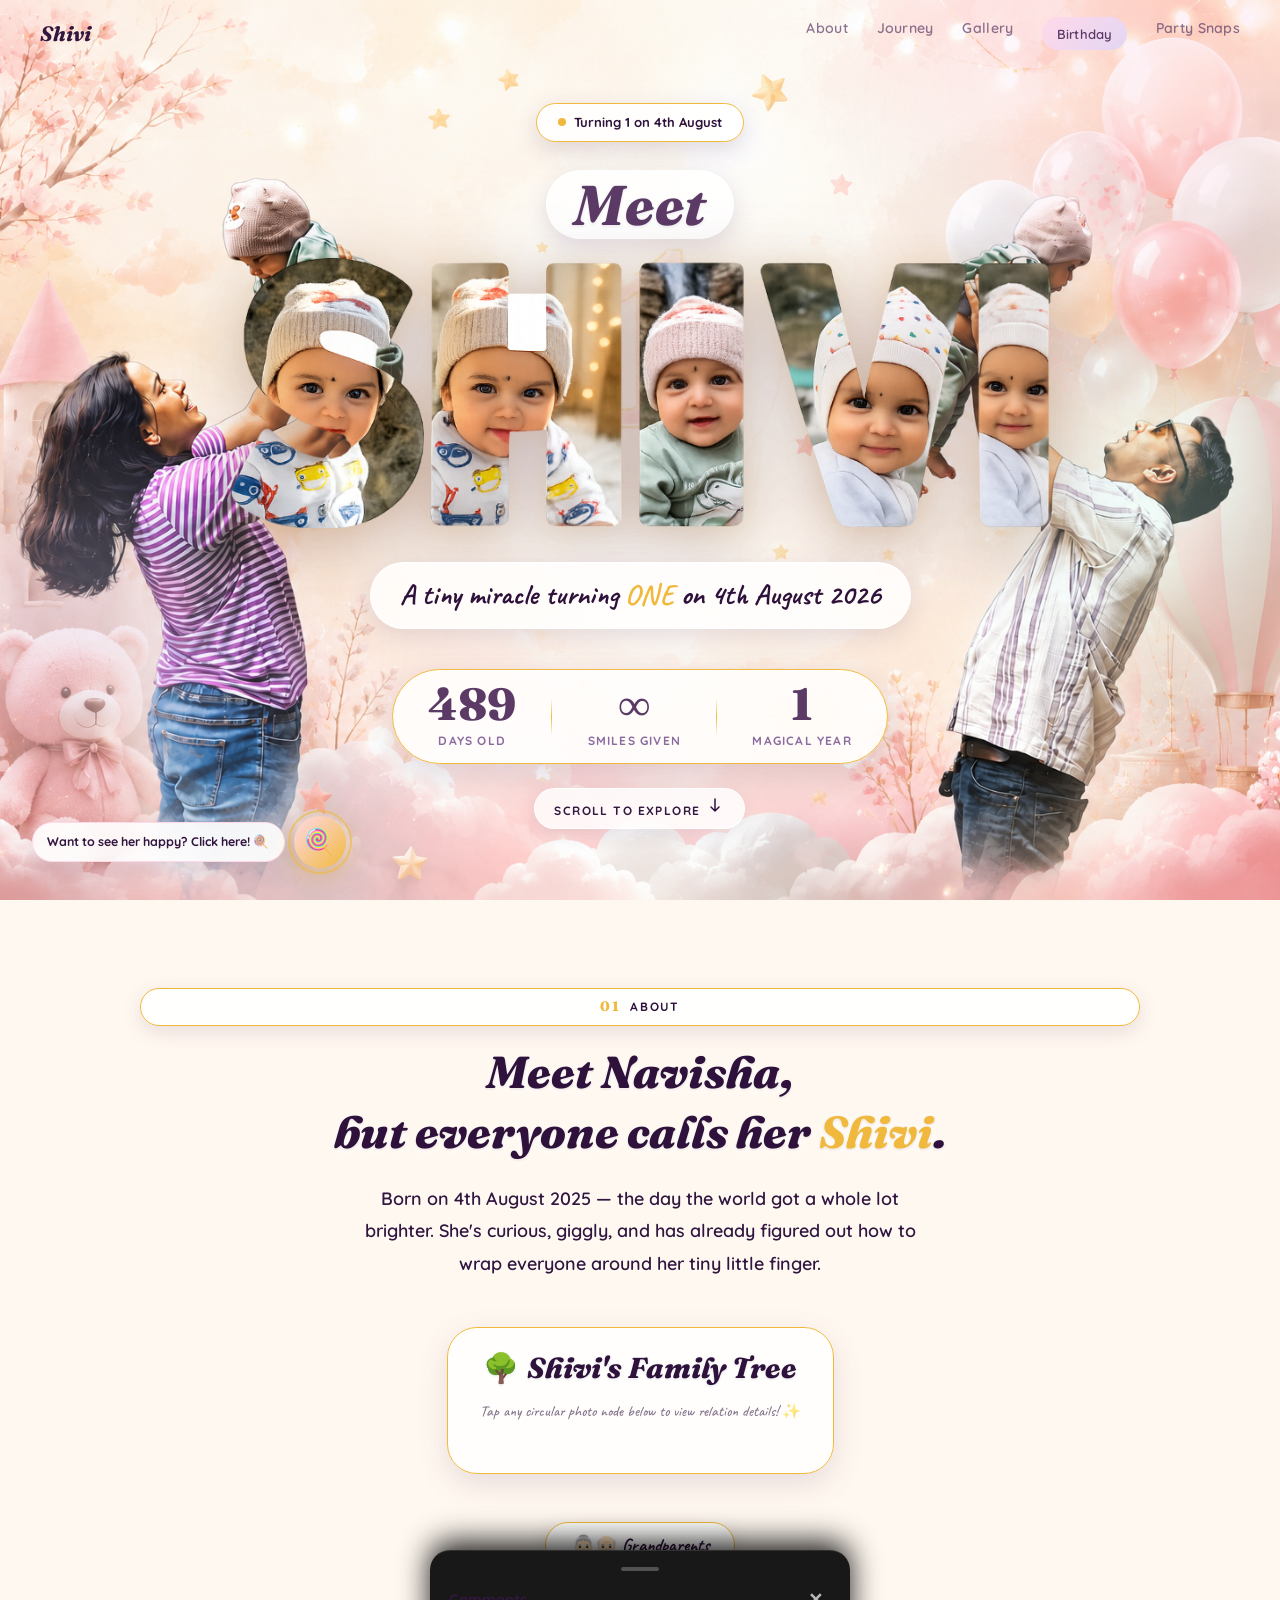
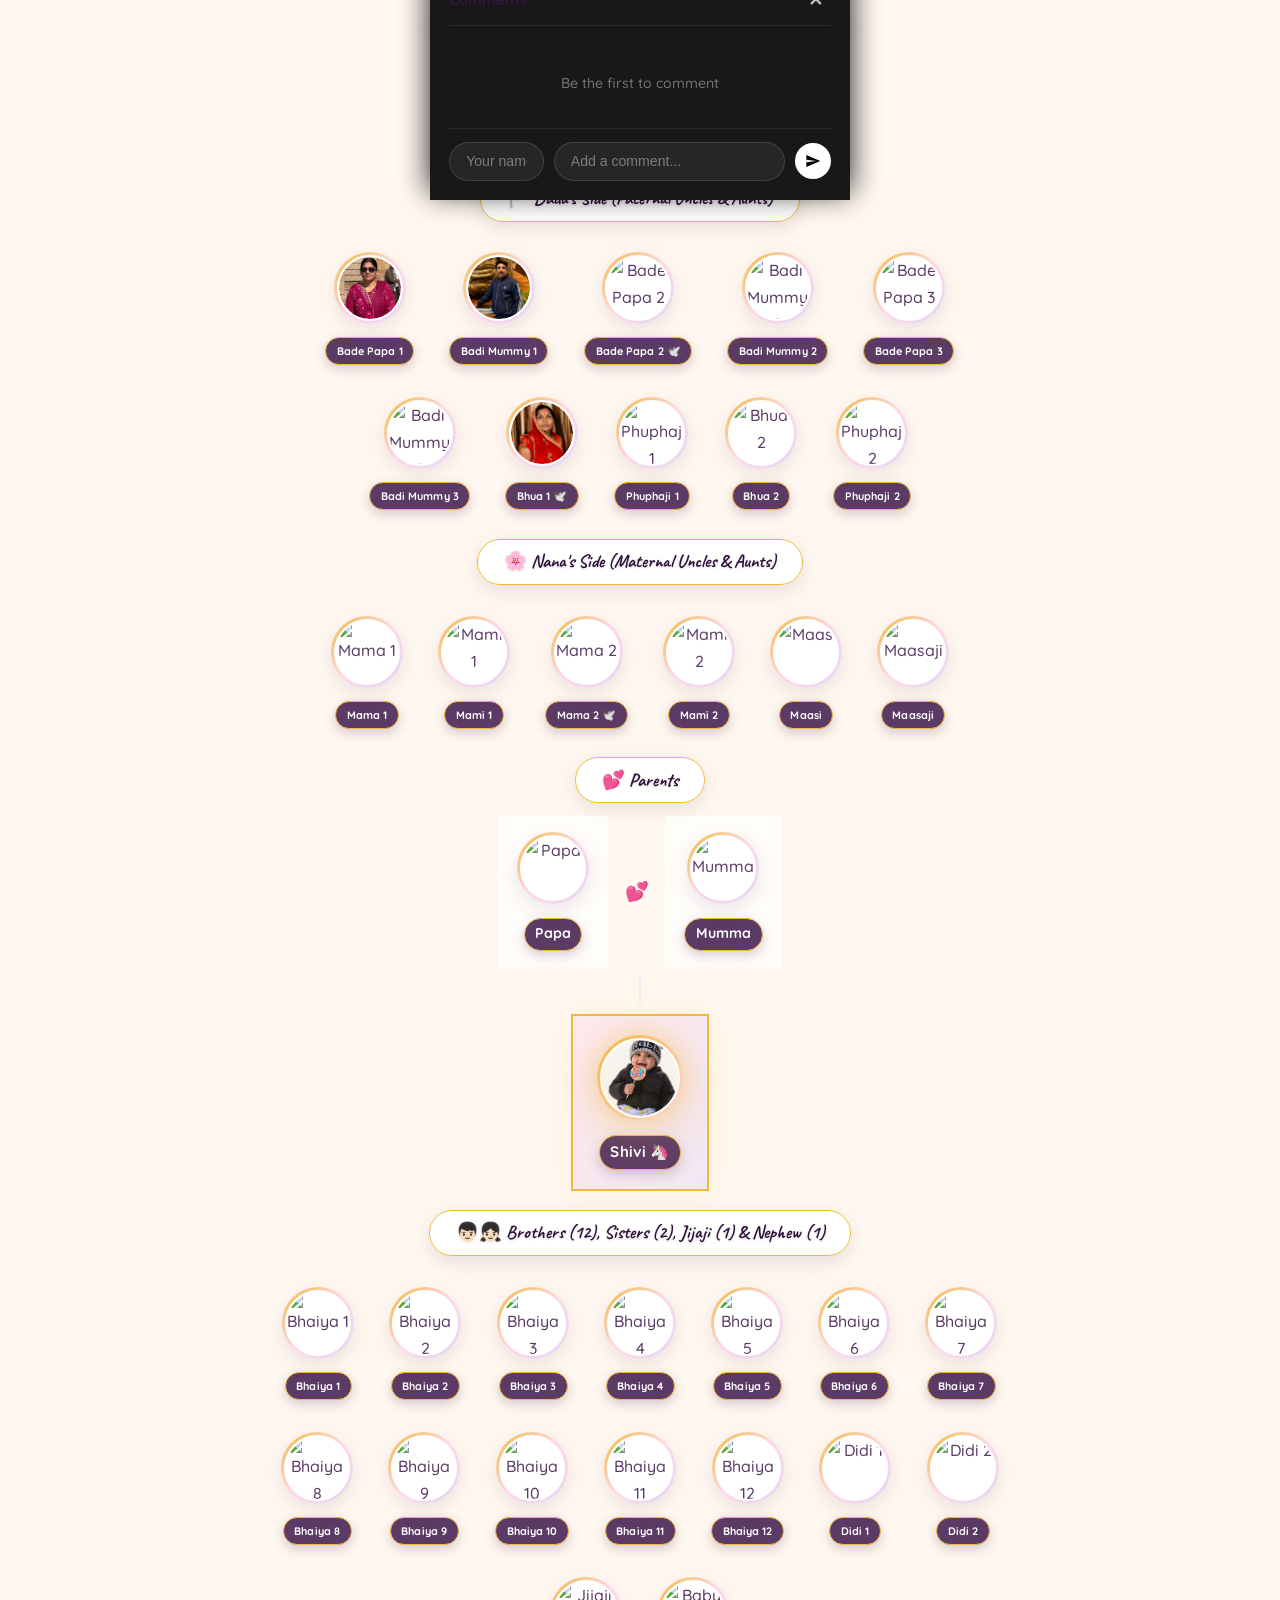
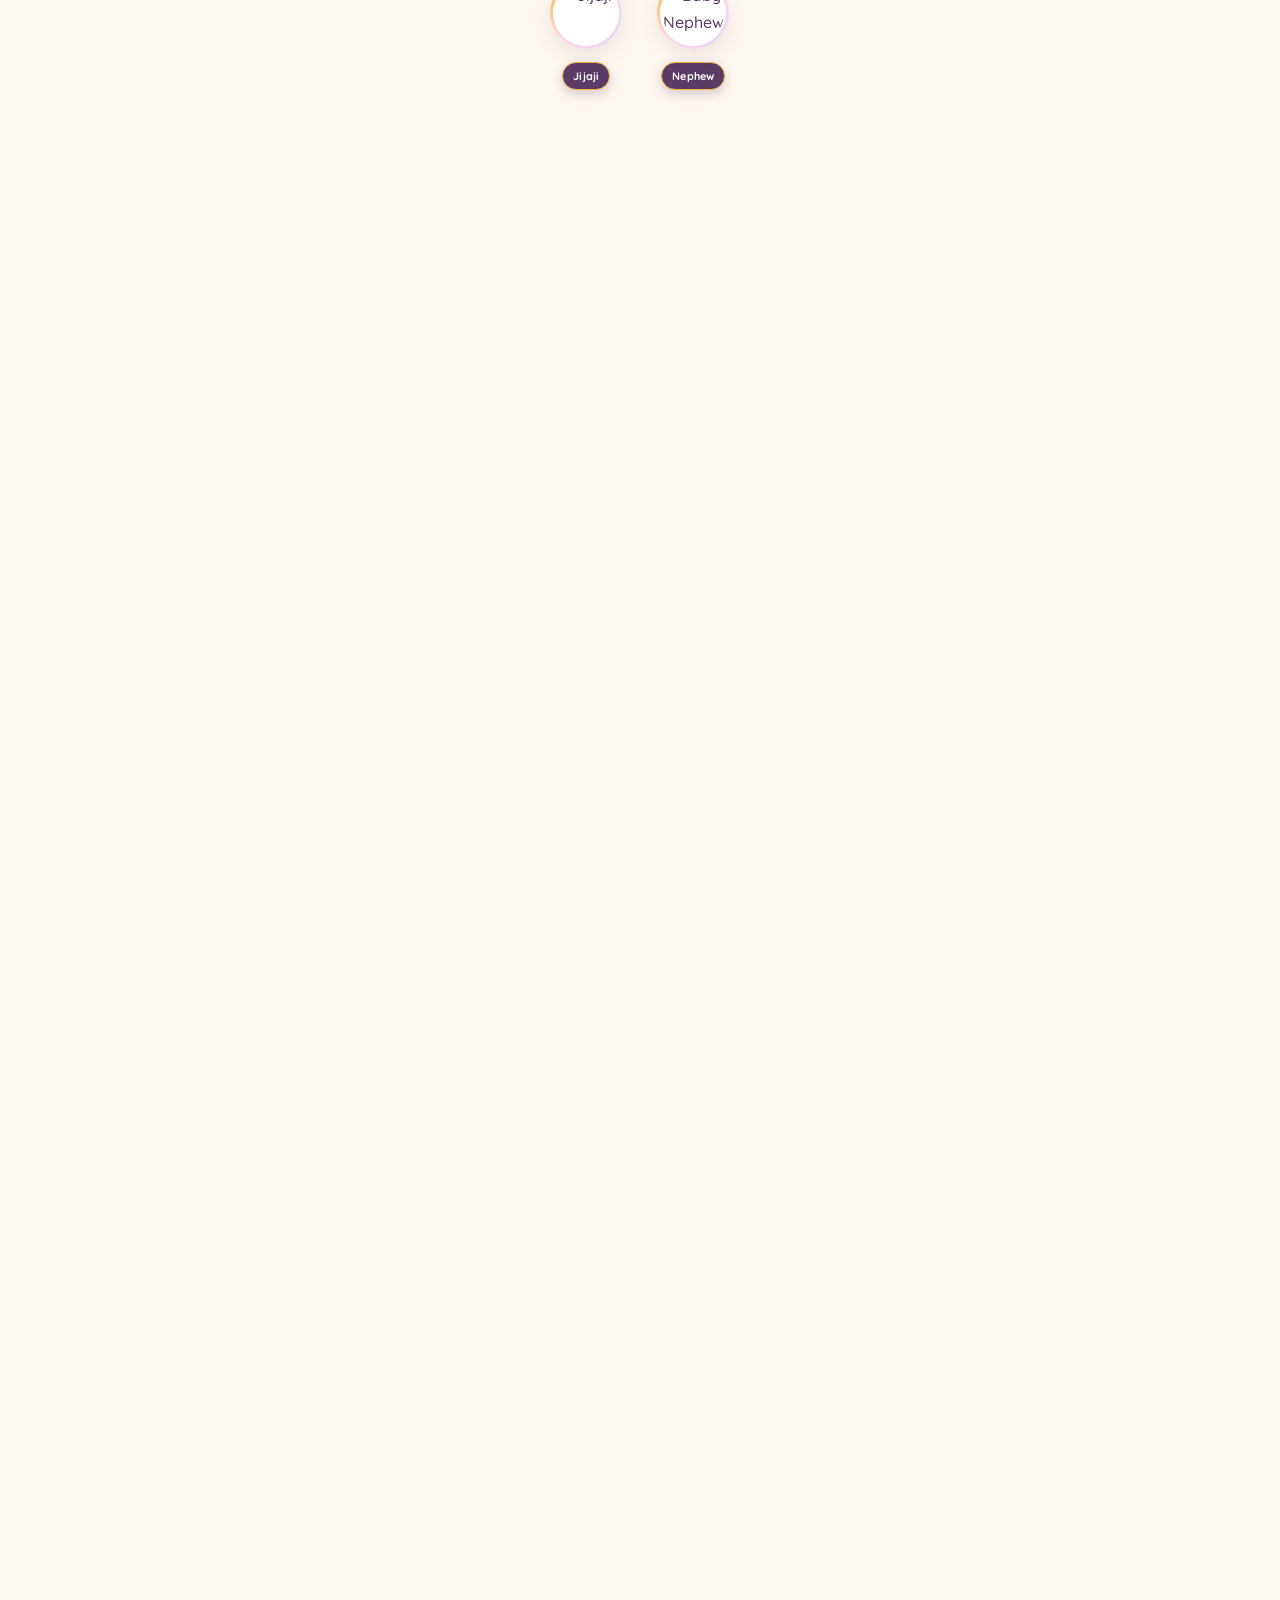
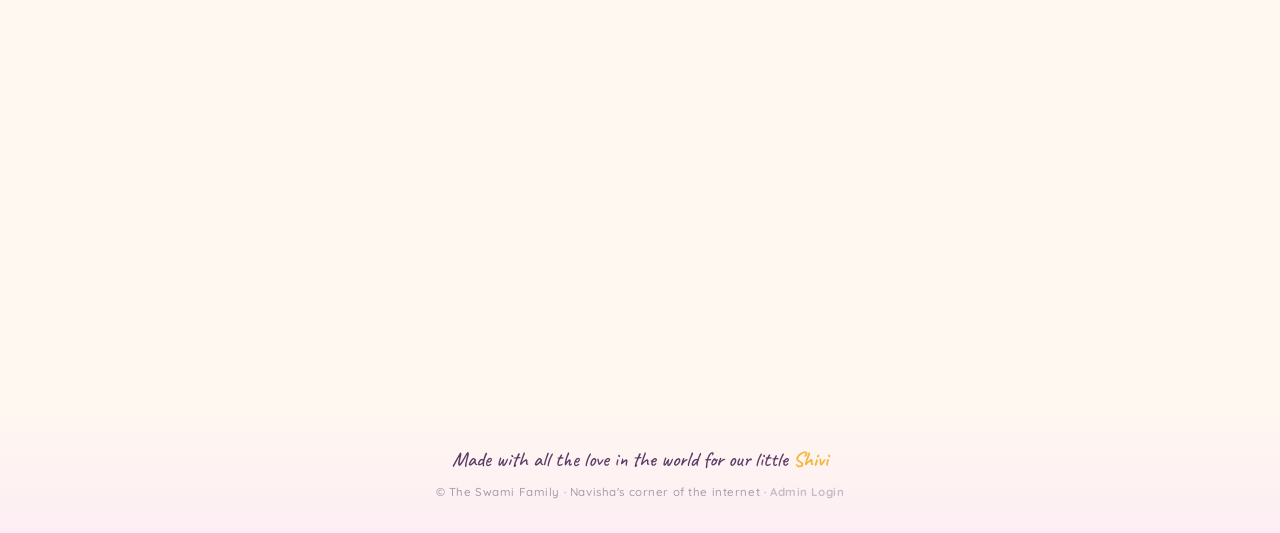
==== index.html @ 7da5cfe3 "Remove up/down navigation arrows from Reels section and wire top navbar Gallery button to open Reels" ====
<!DOCTYPE html>
<html lang="en">
<head>
  <meta charset="UTF-8" />
  <meta name="viewport" content="width=device-width, initial-scale=1.0" />
  <title>Shivi — Navisha Swami</title>
  <meta name="description" content="The little world of Navisha 'Shivi' Swami — a year of wonder, tiny firsts, and endless love." />
  <meta name="theme-color" content="#5B3A66" />
  <link rel="preconnect" href="https://fonts.googleapis.com" />
  <link rel="preconnect" href="https://fonts.gstatic.com" crossorigin />
  <link rel="preconnect" href="https://res.cloudinary.com" crossorigin />
  <link rel="preconnect" href="https://zpgahkzikzqoozmhwaja.supabase.co" crossorigin />
  <link href="https://fonts.googleapis.com/css2?family=Caveat:wght@400;600;700&family=Fraunces:ital,opsz,wght@0,9..144,300..900;1,9..144,300..900&family=Quicksand:wght@400;500;600;700&display=swap" rel="stylesheet" />
  <link rel="stylesheet" href="assets/css/style.css?v=20260725_v16" />
  <link rel="stylesheet" href="assets/css/reels.css?v=20260726_v1" />
  <script src="assets/js/config.js?v=20260725_v17"></script>
  <script src="/api/config.js" onerror="console.log('Static config fallback active')"></script>
  <script src="https://cdn.jsdelivr.net/npm/@supabase/supabase-js@2"></script>
  <script src="https://cdnjs.cloudflare.com/ajax/libs/jszip/3.10.1/jszip.min.js"></script>
</head>
<body>
  <!-- ═══ MOBILE DEDICATED BACKGROUND ═══ -->
  <img id="mobile-bg-img" src="assets/images/mobile_bg.jpg" alt="" aria-hidden="true" decoding="async" loading="eager" />

  <!-- ═══ SCROLL PROGRESS BAR ═══ -->
  <div class="scroll-progress" id="scroll-progress" aria-hidden="true"></div>

  <!-- ═══ SPARKLE CURSOR CANVAS ═══ -->
  <canvas id="sparkle-canvas" aria-hidden="true"></canvas>

  <!-- ═══ NAVIGATION ═══ -->
  <nav class="nav" id="nav">
    <a href="#top" class="nav__logo">
      <span class="nav__logo-text">Shivi</span>
    </a>
    <div class="nav__links">
      <a href="#about" class="nav__link">About</a>
      <a href="#journey" class="nav__link">Journey</a>
      <a href="#" class="nav__link" id="nav-gallery-btn">Gallery</a>
      <a href="#birthday" class="nav__link nav__link--highlight">Birthday</a>
      <a href="#" class="nav__link nav__link--party" id="nav-party-snaps-btn">Party Snaps</a>
    </div>
    <button class="nav__burger" id="nav-burger" aria-label="Toggle menu">
      <span></span><span></span><span></span>
    </button>
  </nav>

  <!-- ═══ MOBILE MENU ═══ -->
  <div class="mobile-menu" id="mobile-menu">
    <a href="#about" class="mobile-menu__link">About</a>
    <a href="#journey" class="mobile-menu__link">Journey</a>
    <a href="#" class="mobile-menu__link" id="mobile-gallery-btn">Gallery</a>
    <a href="#birthday" class="mobile-menu__link">Birthday</a>
    <a href="#" class="mobile-menu__link" id="mobile-party-snaps-btn">Party Snaps</a>
    <a href="#wishes" class="mobile-menu__link">Send Wishes</a>
  </div>

  <!-- ═══ INSTAGRAM FLOATING DARK GLASS CAPSULE NAVBAR ═══ -->
  <div class="mobile-dock" id="mobile-dock" aria-label="Navigation">
    <a href="#top" class="mobile-dock__item active" id="dock-home-btn" title="Home">
      <span class="mobile-dock__icon">
        <svg viewBox="0 0 24 24" width="24" height="24" fill="currentColor">
          <path d="M10 20v-6h4v6h5v-8h3L12 3 2 12h3v8z"/>
        </svg>
      </span>
      <span class="mobile-dock__label">Home</span>
    </a>

    <a href="#" class="mobile-dock__item" id="dock-reels-btn" title="Reels">
      <span class="mobile-dock__icon">
        <svg viewBox="0 0 24 24" width="24" height="24" fill="currentColor">
          <path d="M18 4l2 4h-3l-2-4h-2l2 4h-3l-2-4H8l2 4H7L5 4H4c-1.1 0-1.99.9-1.99 2L2 18c0 1.1.9 2 2 2h16c1.1 0 2-.9 2-2V4h-4z"/>
        </svg>
      </span>
      <span class="mobile-dock__label">Reels</span>
    </a>

    <a href="#" class="mobile-dock__item" id="dock-party-snaps-btn" title="Snaps">
      <span class="mobile-dock__icon">
        <svg viewBox="0 0 24 24" width="24" height="24" fill="currentColor">
          <path d="M9 2L7.17 4H4c-1.1 0-2 .9-2 2v12c0 1.1.9 2 2 2h16c1.1 0 2-.9 2-2V6c0-1.1-.9-2-2-2h-3.17L15 2H9zm3 15c-2.76 0-5-2.24-5-5s2.24-5 5-5 5 2.24 5 5-2.24 5-5 5z"/>
        </svg>
      </span>
      <span class="mobile-dock__label">Snaps</span>
    </a>

    <a href="#birthday" class="mobile-dock__item" id="dock-birthday-btn" title="Event">
      <span class="mobile-dock__icon">
        <svg viewBox="0 0 24 24" width="24" height="24" fill="currentColor">
          <path d="M17 12h-5v5h5v-5zM16 1v2H8V1H6v2H5c-1.11 0-1.99.9-1.99 2L3 19c0 1.1.89 2 2 2h14c1.1 0 2-.9 2-2V5c0-1.1-.9-2-2-2h-1V1h-2zm3 18H5V8h14v11z"/>
        </svg>
      </span>
      <span class="mobile-dock__label">Event</span>
    </a>

    <a href="#wishes" class="mobile-dock__item" id="dock-wishes-btn" title="Wishes">
      <span class="mobile-dock__icon">
        <svg viewBox="0 0 24 24" width="24" height="24" fill="currentColor">
          <path d="M12 21.35l-1.45-1.32C5.4 15.36 2 12.28 2 8.5 2 5.42 4.42 3 7.5 3c1.74 0 3.41.81 4.5 2.09C13.09 3.81 14.76 3 16.5 3 19.58 3 22 5.42 22 8.5c0 3.78-3.4 6.86-8.55 11.54L12 21.35z"/>
        </svg>
      </span>
      <span class="mobile-dock__label">Wishes</span>
    </a>
  </div>

  <!-- ═══ FLOATING DECORATIONS ═══ -->
  <div class="floating-decor" aria-hidden="true">
    <div class="orb orb--pink"></div>
    <div class="orb orb--lilac"></div>
    <div class="orb orb--mint"></div>
  </div>

  <!-- ═══════════════════════════════════════════════════════════ -->
  <!-- HERO — It's about HER, not an event                       -->
  <!-- ═══════════════════════════════════════════════════════════ -->
  <section id="top" class="hero">
    <div class="hero__bg-shapes" aria-hidden="true">
      <div class="hero__circle hero__circle--1"></div>
      <div class="hero__circle hero__circle--2"></div>
      <div class="hero__circle hero__circle--3"></div>
    </div>
    <div class="hero__content">
      <div class="hero__badge reveal">
        <span class="hero__badge-dot"></span>
        Turning 1 on 4th August
      </div>
      <h1 class="hero__name reveal">
        <span class="hero__meet-text">Meet</span>
        <span class="shivi-inline-photo"><img src="assets/images/shivi_cutout.png" alt="Shivi" class="shivi-cutout-img" /></span>
      </h1>
      <p class="hero__tagline reveal">
        A tiny miracle turning <strong class="gold">ONE</strong> on <strong>4th August 2026</strong>
      </p>
      <div class="hero__stats reveal">
        <div class="stat" id="stat-days">
          <span class="stat__number" data-target="0">0</span>
          <span class="stat__label">days old</span>
        </div>
        <div class="stat__divider"></div>
        <div class="stat" id="stat-smiles">
          <span class="stat__number">∞</span>
          <span class="stat__label">smiles given</span>
        </div>
        <div class="stat__divider"></div>
        <div class="stat">
          <span class="stat__number">1</span>
          <span class="stat__label">magical year</span>
        </div>
      </div>
      <a href="#about" class="hero__scroll-hint reveal">
        <span>Scroll to explore</span>
        <svg width="20" height="20" viewBox="0 0 20 20" fill="none"><path d="M10 4v12m0 0l-4-4m4 4l4-4" stroke="currentColor" stroke-width="1.5" stroke-linecap="round" stroke-linejoin="round"/></svg>
      </a>
    </div>
  </section>

  <!-- ═══════════════════════════════════════════════════════════ -->
  <!-- ABOUT — Who is Shivi?                                      -->
  <!-- ═══════════════════════════════════════════════════════════ -->
  <section id="about" class="section about">
    <div class="container">
      <div class="section-label reveal"><span>01</span> About</div>
      <div class="about__layout">
        <div class="about__text">
          <h2 class="about__title reveal">
            Meet <em>Navisha</em>,<br/>
            but everyone calls her <span class="gold">Shivi</span>.
          </h2>
          <p class="about__desc reveal">
            Born on 4th August 2025 — the day the world got a whole lot brighter. 
            She's curious, giggly, and has already figured out how to wrap 
            everyone around her tiny little finger.
          </p>
        </div>
      </div>

      <!-- ─── FAMILY TREE CONSTELLATION ─── -->
      <div id="family-tree" class="family-tree-wrap reveal">
        <div class="family-tree__header">
          <h3 class="family-tree__heading">
            <span class="family-tree__icon">🌳</span>
            Shivi's Family Tree
          </h3>
          <p class="family-tree__hint">
            Tap any circular photo node below to view relation details! ✨
          </p>
        </div>

        <!-- Small Premium 80/20 Family Tree Card -->
        <div id="ft-inline-info" class="ft-popup-card" style="display:none;">
          <button type="button" class="ft-popup-card__close" onclick="closeFtCard()" aria-label="Close Card">&times;</button>
          
          <!-- 80% Image Section -->
          <div class="ft-popup-card__img-box" id="ft-info-avatar-box">
            <img id="ft-info-img" src="" alt="Family Member" />
          </div>
          
          <!-- 20% Text Section -->
          <div class="ft-popup-card__text">
            <h4 class="ft-popup-card__name" id="ft-info-name">Dada</h4>
            <p class="ft-popup-card__relation" id="ft-info-relation">Paternal Grandfather</p>
          </div>
        </div>

        <div class="family-tree">
          <!-- ── 1. GRANDPARENTS ROW ── -->
          <div class="ft-section-title">👵🏻👴🏻 Grandparents</div>
          <div class="ft-row ft-row--grandparents">
            <!-- Paternal Grandparents -->
            <div class="ft-pair">
              <div class="ft-card reveal" data-name="Dada" data-relation="Paternal Grandfather" data-role="Dada" data-avatar="👴🏻" data-img="assets/images/shivi_dada.jpg">
                <div class="ft-circle"><div class="ft-circle__img-box"><img src="assets/images/shivi_dada.jpg" alt="Dada" class="ft-circle__real-img" /></div></div>
                <span class="ft-card__role">Dada</span>
              </div>
              <div class="ft-card reveal" data-name="Dadi" data-relation="Paternal Grandmother" data-role="Dadi" data-avatar="👵🏻" data-img="assets/images/shivi_dadi.png">
                <div class="ft-circle"><div class="ft-circle__img-box"><img src="assets/images/shivi_dadi.png" alt="Dadi" class="ft-circle__real-img" /></div></div>
                <span class="ft-card__role">Dadi</span>
              </div>
            </div>

            <!-- Maternal Grandparents -->
            <div class="ft-pair">
              <div class="ft-card reveal" data-name="Nana" data-relation="Maternal Grandfather (In Loving Memory 🕊️)" data-role="Nana 🕊️" data-avatar="👴🏻" data-img="nana.jpg">
                <div class="ft-circle"><div class="ft-circle__img-box"><span class="ft-circle__emoji">👴🏻</span></div></div>
                <span class="ft-card__role">Nana 🕊️</span>
              </div>
              <div class="ft-card reveal" data-name="Nani" data-relation="Maternal Grandmother" data-role="Nani" data-avatar="👵🏻" data-img="">
                <div class="ft-circle"><div class="ft-circle__img-box"><span class="ft-circle__emoji">👵🏻</span></div></div>
                <span class="ft-card__role">Nani</span>
              </div>
            </div>
          </div>

          <!-- Connector lines -->
          <div class="ft-connector" aria-hidden="true">
            <div class="ft-connector__line"></div>
            <div class="ft-connector__line"></div>
          </div>

          <!-- ── 2. PATERNAL SIDE (Bade Papa, Badi Mummy, Bua & Phuphaji) ── -->
          <div class="ft-section-title">🚩 Dada's Side (Paternal Uncles &amp; Aunts)</div>
          <div class="ft-row ft-row--extended">
            <!-- Bade Papa 1 & Badi Mummy 1 -->
            <div class="ft-card ft-card--extended reveal" data-name="Bade Papa 1" data-relation="Elder Paternal Uncle" data-role="Bade Papa 1" data-avatar="👨🏻" data-img="assets/images/shivi_bade_papa.jpg">
              <div class="ft-circle"><div class="ft-circle__img-box"><img src="assets/images/shivi_bade_papa.jpg" alt="Bade Papa 1" class="ft-circle__real-img" /></div></div>
              <span class="ft-card__role">Bade Papa 1</span>
            </div>
            <div class="ft-card ft-card--extended reveal" data-name="Badi Mummy 1" data-relation="Elder Paternal Aunt" data-role="Badi Mummy 1" data-avatar="👩🏻" data-img="assets/images/shivi_badi_mami.jpg">
              <div class="ft-circle"><div class="ft-circle__img-box"><img src="assets/images/shivi_badi_mami.jpg" alt="Badi Mummy 1" class="ft-circle__real-img" /></div></div>
              <span class="ft-card__role">Badi Mummy 1</span>
            </div>

            <!-- Bade Papa 2 (In Loving Memory 🕊️) & Badi Mummy 2 -->
            <div class="ft-card ft-card--extended reveal" data-name="Bade Papa 2" data-relation="Elder Paternal Uncle (In Loving Memory 🕊️)" data-role="Bade Papa 2 🕊️" data-avatar="👨🏻" data-img="badepapa2.jpg">
              <div class="ft-circle"><div class="ft-circle__img-box"><span class="ft-circle__emoji">👨🏻</span></div></div>
              <span class="ft-card__role">Bade Papa 2 🕊️</span>
            </div>
            <div class="ft-card ft-card--extended reveal" data-name="Badi Mummy 2" data-relation="Elder Paternal Aunt" data-role="Badi Mummy 2" data-avatar="👩🏻" data-img="badimami2.jpg">
              <div class="ft-circle"><div class="ft-circle__img-box"><span class="ft-circle__emoji">👩🏻</span></div></div>
              <span class="ft-card__role">Badi Mummy 2</span>
            </div>

            <!-- Bade Papa 3 & Badi Mummy 3 -->
            <div class="ft-card ft-card--extended reveal" data-name="Bade Papa 3" data-relation="Elder Paternal Uncle" data-role="Bade Papa 3" data-avatar="👨🏻" data-img="badepapa3.jpg">
              <div class="ft-circle"><div class="ft-circle__img-box"><span class="ft-circle__emoji">👨🏻</span></div></div>
              <span class="ft-card__role">Bade Papa 3</span>
            </div>
            <div class="ft-card ft-card--extended reveal" data-name="Badi Mummy 3" data-relation="Elder Paternal Aunt" data-role="Badi Mummy 3" data-avatar="👩🏻" data-img="badimami3.jpg">
              <div class="ft-circle"><div class="ft-circle__img-box"><span class="ft-circle__emoji">👩🏻</span></div></div>
              <span class="ft-card__role">Badi Mummy 3</span>
            </div>

            <!-- Bhua 1 (In Loving Memory 🕊️) & Phuphaji 1 -->
            <div class="ft-card ft-card--extended reveal" data-name="Bhua 1" data-relation="Paternal Aunt (In Loving Memory 🕊️)" data-role="Bhua 1 🕊️" data-avatar="👩🏻" data-img="assets/images/shivi_bua_memorial.jpg">
              <div class="ft-circle"><div class="ft-circle__img-box"><img src="assets/images/shivi_bua_memorial.jpg" alt="Bhua 1" class="ft-circle__real-img" /></div></div>
              <span class="ft-card__role">Bhua 1 🕊️</span>
            </div>
            <div class="ft-card ft-card--extended reveal" data-name="Phuphaji 1" data-relation="Bhua's Husband" data-role="Phuphaji 1" data-avatar="👨🏻" data-img="phuphaji1.jpg">
              <div class="ft-circle"><div class="ft-circle__img-box"><span class="ft-circle__emoji">👨🏻</span></div></div>
              <span class="ft-card__role">Phuphaji 1</span>
            </div>

            <!-- Bhua 2 & Phuphaji 2 -->
            <div class="ft-card ft-card--extended reveal" data-name="Bhua 2" data-relation="Paternal Aunt" data-role="Bhua 2" data-avatar="👩🏻" data-img="bhua2.jpg">
              <div class="ft-circle"><div class="ft-circle__img-box"><span class="ft-circle__emoji">👩🏻</span></div></div>
              <span class="ft-card__role">Bhua 2</span>
            </div>
            <div class="ft-card ft-card--extended reveal" data-name="Phuphaji 2" data-relation="Bhua's Husband" data-role="Phuphaji 2" data-avatar="👨🏻" data-img="phuphaji2.jpg">
              <div class="ft-circle"><div class="ft-circle__img-box"><span class="ft-circle__emoji">👨🏻</span></div></div>
              <span class="ft-card__role">Phuphaji 2</span>
            </div>
          </div>

          <!-- ── 3. MATERNAL SIDE (Mama, Mami, Maasi & Maasaji) ── -->
          <div class="ft-section-title">🌸 Nana's Side (Maternal Uncles &amp; Aunts)</div>
          <div class="ft-row ft-row--extended">
            <div class="ft-card ft-card--extended reveal" data-name="Mama 1" data-relation="Maternal Uncle" data-role="Mama 1" data-avatar="👨🏻" data-img="mama1.jpg">
              <div class="ft-circle"><div class="ft-circle__img-box"><span class="ft-circle__emoji">👨🏻</span></div></div>
              <span class="ft-card__role">Mama 1</span>
            </div>
            <div class="ft-card ft-card--extended reveal" data-name="Mami 1" data-relation="Mama's Wife" data-role="Mami 1" data-avatar="👩🏻" data-img="mami1.jpg">
              <div class="ft-circle"><div class="ft-circle__img-box"><span class="ft-circle__emoji">👩🏻</span></div></div>
              <span class="ft-card__role">Mami 1</span>
            </div>
            <div class="ft-card ft-card--extended reveal" data-name="Mama 2" data-relation="Maternal Uncle (In Loving Memory 🕊️)" data-role="Mama 2 🕊️" data-avatar="👨🏻" data-img="mama2.jpg">
              <div class="ft-circle"><div class="ft-circle__img-box"><span class="ft-circle__emoji">👨🏻</span></div></div>
              <span class="ft-card__role">Mama 2 🕊️</span>
            </div>
            <div class="ft-card ft-card--extended reveal" data-name="Mami 2" data-relation="Mama's Wife" data-role="Mami 2" data-avatar="👩🏻" data-img="mami2.jpg">
              <div class="ft-circle"><div class="ft-circle__img-box"><span class="ft-circle__emoji">👩🏻</span></div></div>
              <span class="ft-card__role">Mami 2</span>
            </div>
            <div class="ft-card ft-card--extended reveal" data-name="Maasi" data-relation="Maternal Aunt" data-role="Maasi" data-avatar="👩🏻" data-img="maasi.jpg">
              <div class="ft-circle"><div class="ft-circle__img-box"><span class="ft-circle__emoji">👩🏻</span></div></div>
              <span class="ft-card__role">Maasi</span>
            </div>
            <div class="ft-card ft-card--extended reveal" data-name="Maasaji" data-relation="Maasi's Husband" data-role="Maasaji" data-avatar="👨🏻" data-img="masaji.jpg">
              <div class="ft-circle"><div class="ft-circle__img-box"><span class="ft-circle__emoji">👨🏻</span></div></div>
              <span class="ft-card__role">Maasaji</span>
            </div>
          </div>

          <!-- ── 4. PARENTS ROW ── -->
          <div class="ft-section-title">💕 Parents</div>
          <div class="ft-row ft-row--parents">
            <div class="ft-card ft-card--parent reveal" data-name="Papa" data-relation="Father" data-role="Papa" data-avatar="👨🏻" data-img="papa.jpg">
              <div class="ft-circle"><div class="ft-circle__img-box"><span class="ft-circle__emoji">👨🏻</span></div></div>
              <span class="ft-card__role">Papa</span>
            </div>

            <div class="ft-heart" aria-hidden="true">💕</div>

            <div class="ft-card ft-card--parent reveal" data-name="Mumma" data-relation="Mother" data-role="Mumma" data-avatar="👩🏻" data-img="mumma.jpg">
              <div class="ft-circle"><div class="ft-circle__img-box"><span class="ft-circle__emoji">👩🏻</span></div></div>
              <span class="ft-card__role">Mumma</span>
            </div>
          </div>

          <!-- Connector to Shivi -->
          <div class="ft-connector ft-connector--single" aria-hidden="true">
            <div class="ft-connector__line"></div>
          </div>

          <!-- ── 5. SHIVI (REAL PHOTO CENTER STAR) ── -->
          <div class="ft-row ft-row--child">
            <div class="ft-card ft-card--star reveal" data-name="Navisha Swami" data-relation="The Birthday Princess ⭐" data-role="Shivi 🦄" data-img="assets/images/shivi_lollipop.jpg">
              <div class="ft-circle ft-circle--star">
                <div class="ft-circle__img-box">
                  <img src="assets/images/shivi_lollipop.jpg" alt="Navisha Shivi" class="ft-circle__real-img" />
                </div>
              </div>
              <span class="ft-card__role">Shivi 🦄</span>
              <span class="ft-card__glow" aria-hidden="true"></span>
            </div>
          </div>

          <!-- ── 6. BROTHERS (12), SISTERS (2), JIJAJI (1) & NEPHEW (1) ── -->
          <div class="ft-section-title">👦🏻👧🏻 Brothers (12), Sisters (2), Jijaji (1) &amp; Nephew (1)</div>
          <div class="ft-row ft-row--extended">
            <!-- 12 Brothers -->
            <div class="ft-card ft-card--extended reveal" data-name="Bhaiya 1" data-relation="Brother / Cousin" data-role="Brother" data-avatar="👦🏻" data-img="bhaiya1.jpg">
              <div class="ft-circle"><div class="ft-circle__img-box"><span class="ft-circle__emoji">👦🏻</span></div></div>
              <span class="ft-card__role">Bhaiya 1</span>
            </div>
            <div class="ft-card ft-card--extended reveal" data-name="Bhaiya 2" data-relation="Brother / Cousin" data-role="Brother" data-avatar="👦🏻" data-img="bhaiya2.jpg">
              <div class="ft-circle"><div class="ft-circle__img-box"><span class="ft-circle__emoji">👦🏻</span></div></div>
              <span class="ft-card__role">Bhaiya 2</span>
            </div>
            <div class="ft-card ft-card--extended reveal" data-name="Bhaiya 3" data-relation="Brother / Cousin" data-role="Brother" data-avatar="👦🏻" data-img="bhaiya3.jpg">
              <div class="ft-circle"><div class="ft-circle__img-box"><span class="ft-circle__emoji">👦🏻</span></div></div>
              <span class="ft-card__role">Bhaiya 3</span>
            </div>
            <div class="ft-card ft-card--extended reveal" data-name="Bhaiya 4" data-relation="Brother / Cousin" data-role="Brother" data-avatar="👦🏻" data-img="bhaiya4.jpg">
              <div class="ft-circle"><div class="ft-circle__img-box"><span class="ft-circle__emoji">👦🏻</span></div></div>
              <span class="ft-card__role">Bhaiya 4</span>
            </div>
            <div class="ft-card ft-card--extended reveal" data-name="Bhaiya 5" data-relation="Brother / Cousin" data-role="Brother" data-avatar="👦🏻" data-img="bhaiya5.jpg">
              <div class="ft-circle"><div class="ft-circle__img-box"><span class="ft-circle__emoji">👦🏻</span></div></div>
              <span class="ft-card__role">Bhaiya 5</span>
            </div>
            <div class="ft-card ft-card--extended reveal" data-name="Bhaiya 6" data-relation="Brother / Cousin" data-role="Brother" data-avatar="👦🏻" data-img="bhaiya6.jpg">
              <div class="ft-circle"><div class="ft-circle__img-box"><span class="ft-circle__emoji">👦🏻</span></div></div>
              <span class="ft-card__role">Bhaiya 6</span>
            </div>
            <div class="ft-card ft-card--extended reveal" data-name="Bhaiya 7" data-relation="Brother / Cousin" data-role="Brother" data-avatar="👦🏻" data-img="bhaiya7.jpg">
              <div class="ft-circle"><div class="ft-circle__img-box"><span class="ft-circle__emoji">👦🏻</span></div></div>
              <span class="ft-card__role">Bhaiya 7</span>
            </div>
            <div class="ft-card ft-card--extended reveal" data-name="Bhaiya 8" data-relation="Brother / Cousin" data-role="Brother" data-avatar="👦🏻" data-img="bhaiya8.jpg">
              <div class="ft-circle"><div class="ft-circle__img-box"><span class="ft-circle__emoji">👦🏻</span></div></div>
              <span class="ft-card__role">Bhaiya 8</span>
            </div>
            <div class="ft-card ft-card--extended reveal" data-name="Bhaiya 9" data-relation="Brother / Cousin" data-role="Brother" data-avatar="👦🏻" data-img="bhaiya9.jpg">
              <div class="ft-circle"><div class="ft-circle__img-box"><span class="ft-circle__emoji">👦🏻</span></div></div>
              <span class="ft-card__role">Bhaiya 9</span>
            </div>
            <div class="ft-card ft-card--extended reveal" data-name="Bhaiya 10" data-relation="Brother / Cousin" data-role="Brother" data-avatar="👦🏻" data-img="bhaiya10.jpg">
              <div class="ft-circle"><div class="ft-circle__img-box"><span class="ft-circle__emoji">👦🏻</span></div></div>
              <span class="ft-card__role">Bhaiya 10</span>
            </div>
            <div class="ft-card ft-card--extended reveal" data-name="Bhaiya 11" data-relation="Brother / Cousin" data-role="Brother" data-avatar="👦🏻" data-img="bhaiya11.jpg">
              <div class="ft-circle"><div class="ft-circle__img-box"><span class="ft-circle__emoji">👦🏻</span></div></div>
              <span class="ft-card__role">Bhaiya 11</span>
            </div>
            <div class="ft-card ft-card--extended reveal" data-name="Bhaiya 12" data-relation="Brother / Cousin" data-role="Brother" data-avatar="👦🏻" data-img="bhaiya12.jpg">
              <div class="ft-circle"><div class="ft-circle__img-box"><span class="ft-circle__emoji">👦🏻</span></div></div>
              <span class="ft-card__role">Bhaiya 12</span>
            </div>

            <!-- 2 Sisters -->
            <div class="ft-card ft-card--extended reveal" data-name="Didi 1" data-relation="Sister / Cousin" data-role="Sister" data-avatar="👧🏻" data-img="didi1.jpg">
              <div class="ft-circle"><div class="ft-circle__img-box"><span class="ft-circle__emoji">👧🏻</span></div></div>
              <span class="ft-card__role">Didi 1</span>
            </div>
            <div class="ft-card ft-card--extended reveal" data-name="Didi 2" data-relation="Sister / Cousin" data-role="Sister" data-avatar="👧🏻" data-img="didi2.jpg">
              <div class="ft-circle"><div class="ft-circle__img-box"><span class="ft-circle__emoji">👧🏻</span></div></div>
              <span class="ft-card__role">Didi 2</span>
            </div>

            <!-- Jijaji & Nephew -->
            <div class="ft-card ft-card--extended reveal" data-name="Jijaji" data-relation="Sister's Husband" data-role="Jijaji" data-avatar="👨🏻" data-img="jijaji.jpg">
              <div class="ft-circle"><div class="ft-circle__img-box"><span class="ft-circle__emoji">👨🏻</span></div></div>
              <span class="ft-card__role">Jijaji</span>
            </div>
            <div class="ft-card ft-card--extended reveal" data-name="Baby Nephew" data-relation="Jijaji &amp; Didi's Son" data-role="Nephew" data-avatar="👶🏻" data-img="nephew.jpg">
              <div class="ft-circle"><div class="ft-circle__img-box"><span class="ft-circle__emoji">👶🏻</span></div></div>
              <span class="ft-card__role">Nephew</span>
            </div>
          </div>
        </div>
      </div>
    </div>
  </section>

  <!-- ═══════════════════════════════════════════════════════════ -->
  <!-- JOURNEY — Milestones as a storytelling scroll              -->
  <!-- ═══════════════════════════════════════════════════════════ -->
  <!-- ═══════════════════════════════════════════════════════════ -->
  <!-- JOURNEY — 80% Image + 20% Text Storybook Memory Timeline   -->
  <!-- ═══════════════════════════════════════════════════════════ -->
  <section id="journey" class="section journey">
    <div class="container">
      <div class="section-label reveal"><span>02</span> Her Journey</div>
      <h2 class="journey__title reveal">
        365 Days of Precious Memories 💕
      </h2>

      <div class="journey__track" id="journey-track">
        <!-- Milestone 1 — First Day in This World (4 August 2025) -->
        <div class="milestone milestone--left reveal">
          <div class="milestone__marker"><span class="milestone__num">01</span></div>
          <div class="memory-card" data-img="assets/images/shivi_first_day.jpg">
            <div class="memory-card__img-wrap">
              <img src="assets/images/shivi_first_day.jpg" alt="First Day in This World" class="memory-card__img" />
              <span class="memory-card__date-badge">4 Aug 2025</span>
            </div>
            <div class="memory-card__footer">
              <h3 class="memory-card__title">First Day in This World 👶🏻🌸</h3>
              <p class="memory-card__sub">Held closely in Papa's loving arms</p>
            </div>
          </div>
        </div>

        <!-- Milestone 2 — First Smile -->
        <div class="milestone milestone--right reveal">
          <div class="milestone__marker"><span class="milestone__num">02</span></div>
          <div class="memory-card" data-img="">
            <div class="memory-card__img-wrap">
              <div class="memory-card__placeholder">
                <span>😊✨</span>
                <p>First Smile Photo</p>
              </div>
              <span class="memory-card__date-badge">Sept 2025</span>
            </div>
            <div class="memory-card__footer">
              <h3 class="memory-card__title">First Smile 😊✨</h3>
              <p class="memory-card__sub">The smile that melted everyone's hearts</p>
            </div>
          </div>
        </div>

        <!-- Milestone 3 — First Giggles -->
        <div class="milestone milestone--left reveal">
          <div class="milestone__marker"><span class="milestone__num">03</span></div>
          <div class="memory-card" data-img="">
            <div class="memory-card__img-wrap">
              <div class="memory-card__placeholder" style="background: linear-gradient(135deg, #FFD9E8, #E3D6F5);">
                <span>🤭🎶</span>
                <p>First Giggles Photo</p>
              </div>
              <span class="memory-card__date-badge">Dec 2025</span>
            </div>
            <div class="memory-card__footer">
              <h3 class="memory-card__title">First Giggles 🤭🎶</h3>
              <p class="memory-card__sub">Papa's silly faces finally worked!</p>
            </div>
          </div>
        </div>

        <!-- Milestone 4 — First Word -->
        <div class="milestone milestone--right reveal">
          <div class="milestone__marker"><span class="milestone__num">04</span></div>
          <div class="memory-card" data-img="">
            <div class="memory-card__img-wrap">
              <div class="memory-card__placeholder" style="background: linear-gradient(135deg, #E3D6F5, #CFF5EA);">
                <span>🗣️💖</span>
                <p>First Word Photo</p>
              </div>
              <span class="memory-card__date-badge">April 2026</span>
            </div>
            <div class="memory-card__footer">
              <h3 class="memory-card__title">First Word: "Ma-ma" 🗣️💖</h3>
              <p class="memory-card__sub">The sweetest sound in the world</p>
            </div>
          </div>
        </div>

        <!-- Milestone 5 — Turning 1 -->
        <div class="milestone milestone--left reveal">
          <div class="milestone__marker"><span class="milestone__num">05</span></div>
          <div class="memory-card" data-img="assets/images/shivi_lollipop.jpg">
            <div class="memory-card__img-wrap">
              <img src="assets/images/shivi_lollipop.jpg" alt="Turning 1 Year Old" class="memory-card__img" />
              <span class="memory-card__date-badge">4 Aug 2026</span>
            </div>
            <div class="memory-card__footer">
              <h3 class="memory-card__title">Turning 1 Year Old! 🥳🎂</h3>
              <p class="memory-card__sub">One full year of love &amp; happiness!</p>
            </div>
          </div>
        </div>
      </div>
    </div>
  </section>

  <!-- ═══════════════════════════════════════════════════════════ -->
  <!-- PARTY SNAPS & GALLERY MODAL OVERLAY (Opens on Click Only!) -->
  <!-- ═══════════════════════════════════════════════════════════ -->
  <!-- ═══ GALLERY REELS MODAL (Clean Instagram Style) ═══ -->
  <div id="reels-modal" role="dialog" aria-modal="true" aria-label="Reels Gallery">

    <!-- Cinema backdrop video layer for desktop -->
    <div class="reels-cinema-bg" id="reels-cinema-bg">
      <video id="reels-cinema-video" muted loop playsinline></video>
    </div>

    <!-- Topbar -->
    <div class="reels-topbar">
      <div class="reels-topbar-brand">Reels</div>
      <button class="reels-close-btn" id="reels-close-btn" aria-label="Close Reels">✕</button>
    </div>

    <!-- Loading -->
    <div class="reels-loader" id="reels-loader">
      <div class="reels-spinner"></div>
      <p>Loading Reels...</p>
    </div>

    <!-- Toast Notification -->
    <div class="reels-toast" id="reels-toast">Link Copied</div>

    <!-- Reel Stack -->
    <div class="reels-stack" id="reels-stack"></div>

    <!-- Dot navigation (right side) -->
    <div class="reels-dot-nav" id="reels-dot-nav"></div>

    <!-- Global mute button -->
    <button class="reel-mute-btn" id="reels-mute-btn" aria-label="Toggle mute">
      <svg class="reel-audio-icon-svg" viewBox="0 0 24 24" width="20" height="20" fill="none" stroke="currentColor" stroke-width="2" stroke-linecap="round" stroke-linejoin="round">
        <polygon points="11 5 6 9 2 9 2 15 6 15 11 19 11 5"></polygon>
        <line x1="23" y1="9" x2="17" y2="15"></line>
        <line x1="17" y1="9" x2="23" y2="15"></line>
      </svg>
    </button>
  </div>

  <!-- Comment Drawer Backdrop -->
  <div class="reel-drawer-backdrop" id="reel-drawer-backdrop"></div>

  <!-- Comment Drawer -->
  <div class="reel-comment-drawer" id="reel-comment-drawer">
    <div class="drawer-handle"></div>
    <div class="drawer-title">
      <span>Comments</span>
      <button class="drawer-close" id="drawer-close-btn">✕</button>
    </div>

    <div class="drawer-comments-list" id="drawer-comments-list">
      <p class="drawer-no-comments">Be the first to comment</p>
    </div>
    <div class="drawer-input-row">
      <input type="text" id="drawer-name-input" class="drawer-name-input" placeholder="Your name" maxlength="30" />
      <input type="text" id="drawer-comment-input" class="drawer-comment-input" placeholder="Add a comment..." maxlength="200" />
      <button class="drawer-send-btn" id="drawer-send-btn" aria-label="Send comment">
        <svg viewBox="0 0 24 24" width="16" height="16" fill="currentColor">
          <path d="M2.01 21L23 12 2.01 3 2 10l15 2-15 2z"></path>
        </svg>
      </button>
    </div>
  </div>

  <!-- ═══════════════════════════════════════════════════════════ -->
  <!-- ═══ PARTY SNAPS & ALBUMS MODAL OVERLAY ═══ -->
  <!-- ═══════════════════════════════════════════════════════════ -->
  <!-- ═══ PARTY SNAPS & ALBUMS MODAL OVERLAY ═══ -->
  <div id="party-gallery-modal" class="party-gallery-modal" role="dialog" aria-modal="true" aria-label="Party Memories and Photo Albums">
    <div class="party-gallery__backdrop" id="party-gallery-close-bg"></div>
    <div class="party-gallery__container">
      <button class="party-gallery__close" id="party-gallery-close-btn" aria-label="Close Gallery">&times;</button>
      
      <div class="party-gallery__header">
        <div class="party-gallery__badge">Party Memories</div>
        <h2 class="party-gallery__title">Party Memories &amp; Photo Albums</h2>
        <p class="party-gallery__subtitle">Upload your photos under your name to save them into your own named album folder!</p>
      </div>

      <!-- Upload Form with Custom File Dropzone & Live Upload Progress -->
      <div class="party-upload-box">
        <div class="party-upload-box__header">
          <h4 class="party-upload-box__title">Upload Photos to Your Album Folder</h4>
        </div>
        
        <form id="party-upload-form" onsubmit="handlePartyUploadSubmit(event)" class="party-upload-form">
          <div class="party-upload-fields">
            <div class="party-field-group">
              <label for="uploader-name-input" class="party-field-label">
                Your Name / Family Role <span class="required-star">*</span>
              </label>
              <input type="text" id="uploader-name-input" placeholder="e.g. Rahul Chacha / Anjali Maasi" required class="party-text-input" />
            </div>

            <div class="party-field-group">
              <label class="party-field-label">
                Select Photos <span class="required-star">*</span>
              </label>
              <div class="party-file-dropzone" onclick="document.getElementById('party-file-input-named').click()">
                <span id="file-chosen-text" class="party-dropzone-text">Choose Photos or Drag &amp; Drop</span>
                <input type="file" id="party-file-input-named" multiple accept="image/*" required class="party-file-input-hidden" onchange="window.handlePartyFileSelect(this)" />
              </div>
            </div>

            <button type="submit" class="party-submit-btn">
              Upload to Cloud
            </button>
          </div>
        </form>

        <!-- Live Upload Progress Status Bar -->
        <div id="party-upload-progress" class="party-progress-box" style="display: none;">
          <div class="party-progress-info">
            <span id="party-upload-text">Uploading (0/0) photos...</span>
            <span id="party-upload-percent">0%</span>
          </div>
          <div class="party-progress-track">
            <div id="party-upload-bar" class="party-progress-fill"></div>
          </div>
        </div>
      </div>

      <!-- Albums Folder View Header & Grid -->
      <div class="party-albums-wrap">
        <div class="party-albums-topbar">
          <h3 class="party-albums-title" id="albums-section-title">
            Shared Photo Albums
          </h3>
          
          <div id="album-download-actions" class="party-download-actions" style="display: none;">
            <label class="party-select-all-pill">
              <input type="checkbox" id="party-select-all-cb" onchange="window.toggleSelectAllPhotos(this.checked)" class="party-select-cb" />
              <span>Select All</span>
            </label>
            <button type="button" class="party-btn party-btn--selected" onclick="downloadSelectedFolderPhotos()">
              Download Selected (<span id="selected-photos-count">0</span>)
            </button>
            <button type="button" class="party-btn party-btn--all" onclick="downloadAllFolderPhotos()">
              Download All Photos
            </button>
            <button type="button" class="party-btn party-btn--back" onclick="showAllAlbumsView()" id="back-to-albums-btn">
              ← Back to Albums
            </button>
          </div>
        </div>

        <!-- Grouped Album Folder Cards -->
        <div id="party-albums-grid" class="party-albums-grid">
          <!-- Dynamically populated folder cards -->
        </div>

        <!-- Selected Album Photos Grid -->
        <div class="gallery__wall" id="party-photos-wall">
          <!-- Dynamically populated polaroid photos -->
        </div>
      </div>
    </div>
  </div>

  <!-- Lightbox -->
  <div id="lightbox" class="lightbox" role="dialog" aria-modal="true" aria-label="Photo lightbox">
    <button class="lightbox__close" aria-label="Close">&times;</button>
    <button class="lightbox__prev" aria-label="Previous">&#8249;</button>
    <div class="lightbox__stage">
      <div class="lightbox__frame" id="lightbox-frame">
        <span class="polaroid__placeholder">📷</span>
      </div>
      <p class="lightbox__caption" id="lightbox-caption"></p>
    </div>
    <button class="lightbox__next" aria-label="Next">&#8250;</button>
    <span class="lightbox__swipe-hint">← Swipe to navigate →</span>
  </div>

  <!-- ═══════════════════════════════════════════════════════════ -->
  <!-- BIRTHDAY COUNTDOWN — 04 The Big Day                        -->
  <!-- ═══════════════════════════════════════════════════════════ -->
  <section id="birthday" class="section birthday">
    <div class="birthday__glow" aria-hidden="true"></div>
    <div class="container">
      <div class="section-label reveal" style="justify-content:center;"><span>04</span> The Big Day</div>
      <div class="birthday__content">
        <h2 class="birthday__title reveal">
          Shivi is Turning <span class="birthday__one">ONE!</span>
        </h2>
        <p class="birthday__sub reveal">
          The countdown is on for 4th August 2026. Join us for a magical milestone celebration!
        </p>

        <!-- Liquid Glass Countdown Cards -->
        <div class="countdown reveal" id="countdown">
          <div class="countdown__ring">
            <span class="countdown__val" id="cd-days">--</span>
            <span class="countdown__unit">Days</span>
          </div>
          <div class="countdown__ring">
            <span class="countdown__val" id="cd-hours">--</span>
            <span class="countdown__unit">Hours</span>
          </div>
          <div class="countdown__ring">
            <span class="countdown__val" id="cd-minutes">--</span>
            <span class="countdown__unit">Minutes</span>
          </div>
          <div class="countdown__ring">
            <span class="countdown__val" id="cd-seconds">--</span>
            <span class="countdown__unit">Seconds</span>
          </div>
        </div>

        <!-- Event Detail Pill Badges -->
        <div class="birthday__details reveal">
          <div class="birthday__detail">
            <strong>4th August 2026</strong>
          </div>
          <div class="birthday__detail">
            <strong>6:15 PM IST</strong>
          </div>
          <div class="birthday__detail">
            <strong>Station Auditorium</strong>
          </div>
        </div>
      </div>
    </div>
  </section>



  <!-- ═══════════════════════════════════════════════════════════ -->
  <!-- WISHES — Live Interactive Wishes & Blessings Board         -->
  <!-- ═══════════════════════════════════════════════════════════ -->
  <section id="wishes" class="section wishes">
    <div class="container">
      <div class="section-label reveal" style="justify-content:center;"><span>05</span> Blessings &amp; Wishes</div>
      
      <div class="wishes__box reveal">
        <div class="wishes__emoji-rain" aria-hidden="true" id="emoji-rain"></div>
        <h2 class="wishes__title">
          Send a Birthday Wish to Shivi
        </h2>
        <p class="wishes__text">
          Write a sweet birthday message or blessing for baby Shivi! She will cherish all your warm words when she grows up.
        </p>

        <!-- Direct Wish Form (100% Working) -->
        <form id="inline-wish-form" onsubmit="handleWishSubmit(event)" class="wish-form" style="max-width: 540px; margin: 1.5rem auto 0; text-align: left;">
          <div class="form-group">
            <label for="wish-sender-name">Your Name <span class="req">*</span></label>
            <input type="text" id="wish-sender-name" placeholder="e.g. Rahul Chacha / Anjali Maasi" required />
          </div>

          <div class="form-group">
            <label for="wish-message">Your Wish / Message <span class="req">*</span></label>
            <textarea id="wish-message" rows="3" placeholder="Write your sweetest birthday wishes and blessings for baby Shivi..." required></textarea>
          </div>

          <button type="submit" class="wish-submit-btn" style="margin-top: 0.8rem;">
            Send Wish to Shivi
          </button>
        </form>

        <div id="wish-success-msg" style="display:none; margin-top:1.2rem; padding:0.9rem; background:rgba(207,245,234,0.95); border:1.5px solid var(--gold); border-radius:16px; text-align:center; font-weight:800; color:var(--plum); font-size:1rem; box-shadow:0 4px 15px rgba(91,58,102,0.1);">
          Thank you! Your wish for Shivi has been posted below!
        </div>
      </div>

      <!-- Live Wishes Board (Horizontal Scroll Track + View All Button) -->
      <div class="wishes-board-wrap reveal">
        <div class="wishes-board__header">
          <h3 class="wishes-board__heading">Wishes &amp; Blessings for Shivi</h3>
          <button type="button" class="wishes-view-all-btn" id="view-all-wishes-btn" onclick="openAllWishesModal()" style="display:none;">
            View All Wishes (<span id="wishes-count-num">0</span>)
          </button>
        </div>

        <div class="wishes-board__scroll-track" id="wishes-board-grid">
          <!-- Dynamically populated horizontal cards -->
        </div>
        <p class="wishes__swipe-hint" id="wishes-swipe-hint" style="display:none;">← Swipe horizontally to read all wishes →</p>
      </div>
    </div>
  </section>

  <!-- ═══ ALL WISHES MODAL OVERLAY ═══ -->
  <div id="all-wishes-modal" class="party-gallery-modal" role="dialog" aria-modal="true" aria-label="All Wishes for Shivi">
    <div class="party-gallery__backdrop" onclick="closeAllWishesModal()"></div>
    <div class="party-gallery__container" style="max-width: 920px;">
      <button class="party-gallery__close" onclick="closeAllWishesModal()" aria-label="Close">&times;</button>
      
      <div class="party-gallery__header">
        <div class="section-label" style="justify-content:center;">Guestbook</div>
        <h2 class="party-gallery__title">All Wishes &amp; Blessings for Shivi</h2>
        <p class="party-gallery__subtitle">Every warm note and birthday blessing written with love!</p>
      </div>

      <div id="all-wishes-modal-grid" style="display: grid; grid-template-columns: repeat(auto-fill, minmax(270px, 1fr)); gap: 1.2rem; text-align:left;">
        <!-- Populated dynamically -->
      </div>
    </div>
  </div>
  <!-- ═══════════════════════════════════════════════════════════ -->
  <!-- REMEMBRANCE — You Will Always Be Missed                   -->
  <!-- ═══════════════════════════════════════════════════════════ -->
  <section id="remembering" class="section memorial">
    <div class="container">
      <div class="memorial__header reveal">
        <h2 class="memorial__title">You Will Always Be Missed</h2>
        <p class="memorial__sub">
          Forever in our hearts &amp; watching over little Shivi
        </p>
      </div>

      <div class="memorial__grid reveal">
        <!-- Memorial Card 1: Shivi's Bhua -->
        <div class="memorial-card" data-person="bua_memorial" data-img="assets/images/shivi_bua_memorial.jpg">
          <div class="memorial-card__frame">
            <div class="memorial-card__img-box">
              <img src="assets/images/shivi_bua_memorial.jpg" alt="Shivi's Bhua" class="memorial-card__real-img" onerror="this.style.display='none'; if(this.nextElementSibling) this.nextElementSibling.style.display='block';" />
              <span class="memorial-card__placeholder" style="display:none;">🌹</span>
            </div>
            <div class="memorial-card__halo"></div>
          </div>
          <h3 class="memorial-card__name">In Loving Memory of Bhua</h3>
          <span class="memorial-card__relation">Shivi's Beloved Bhua</span>
          <p class="memorial-card__quote">"Your warmth, love, and heavenly blessings guide little Shivi every single day."</p>
        </div>

        <!-- Memorial Card 2: Bade Papa 2 -->
        <div class="memorial-card" data-person="bade_papa_2" data-img="badepapa2.jpg">
          <div class="memorial-card__frame">
            <div class="memorial-card__img-box">
              <img src="badepapa2.jpg" alt="Bade Papa 2" class="memorial-card__real-img" onerror="this.style.display='none'; if(this.nextElementSibling) this.nextElementSibling.style.display='block';" />
              <span class="memorial-card__placeholder" style="display:none;">👨🏻</span>
            </div>
            <div class="memorial-card__halo"></div>
          </div>
          <h3 class="memorial-card__name">In Loving Memory of Bade Papa</h3>
          <span class="memorial-card__relation">Shivi's Beloved Bade Papa</span>
          <p class="memorial-card__quote">"Forever in our hearts, watching over little Shivi from heaven."</p>
        </div>

        <!-- Memorial Card 3: Nana -->
        <div class="memorial-card" data-person="nana" data-img="nana.jpg">
          <div class="memorial-card__frame">
            <div class="memorial-card__img-box">
              <img src="nana.jpg" alt="Nana" class="memorial-card__real-img" onerror="this.style.display='none'; if(this.nextElementSibling) this.nextElementSibling.style.display='block';" />
              <span class="memorial-card__placeholder" style="display:none;">👴🏻</span>
            </div>
            <div class="memorial-card__halo"></div>
          </div>
          <h3 class="memorial-card__name">In Loving Memory of Nana</h3>
          <span class="memorial-card__relation">Shivi's Beloved Nana</span>
          <p class="memorial-card__quote">"Your wisdom and heavenly blessings stay with little Shivi forever."</p>
        </div>

        <!-- Memorial Card 4: Mama 2 -->
        <div class="memorial-card" data-person="mama_2" data-img="mama2.jpg">
          <div class="memorial-card__frame">
            <div class="memorial-card__img-box">
              <img src="mama2.jpg" alt="Mama 2" class="memorial-card__real-img" onerror="this.style.display='none'; if(this.nextElementSibling) this.nextElementSibling.style.display='block';" />
              <span class="memorial-card__placeholder" style="display:none;">👨🏻</span>
            </div>
            <div class="memorial-card__halo"></div>
          </div>
          <h3 class="memorial-card__name">In Loving Memory of Mama 2</h3>
          <span class="memorial-card__relation">Shivi's Beloved Mama</span>
          <p class="memorial-card__quote">"Forever in our hearts &amp; watching over little Shivi from heaven."</p>
        </div>
      </div>
    </div>
  </section>

  <!-- ═══════════════════════════════════════════════════════════ -->
  <!-- FOOTER                                                     -->
  <!-- ═══════════════════════════════════════════════════════════ -->
  <footer class="footer">
    <div class="container">
      <p class="footer__line">
        Made with all the love in the world for our little <em>Shivi</em>
      </p>
      <p class="footer__sub">
        © The Swami Family · Navisha's corner of the internet · <a href="admin.html" style="color: var(--plum); opacity: 0.75; text-decoration: none; font-weight: 700;" target="_blank">Admin Login</a>
      </p>
    </div>
  </footer>

  <!-- ═══ BACK TO TOP BUTTON ═══ -->
  <button id="back-to-top" class="back-to-top" aria-label="Back to top">
    <svg width="20" height="20" viewBox="0 0 24 24" fill="none" stroke="currentColor" stroke-width="2.5" stroke-linecap="round" stroke-linejoin="round"><path d="M18 15l-6-6-6 6"/></svg>
  </button>

  <!-- ═══ FLOATING 'MAKE SHIVI HAPPY' WIDGET (Bottom-Left Corner) ═══ -->
  <div id="happy-widget" class="happy-widget" role="button" tabindex="0" aria-label="Make Shivi Happy">
    <div class="happy-widget__badge">
      <span>Want to see her happy? Click here! 🍭</span>
    </div>
    <div class="happy-widget__circle">
      <span class="happy-widget__icon">🍭</span>
      <span class="happy-widget__pulse"></span>
    </div>
  </div>

  <!-- ═══ FLOATING STICKER OVERLAY (No Card Wrapper) ═══ -->
  <div id="happy-modal" class="happy-sticker-overlay" role="dialog" aria-modal="true" aria-label="Shivi Happy Sticker">
    <div class="happy-sticker__backdrop" id="happy-modal-close-bg"></div>

    <div class="happy-sticker-content">
      <button class="happy-sticker__close" id="happy-modal-close" aria-label="Close">&times;</button>

      <!-- Floating Speech Bubble -->
      <div class="happy-sticker__bubble">
        <p class="happy-sticker__speech" id="happy-speech">
          "Tee-hee! Yum-yum! Look how happy Shivi is!" 🍭🥳
        </p>
        <span class="happy-sticker__subhint">Tap Shivi to hear her laugh! 🔊🎶</span>
      </div>

      <!-- Cutout Circular Floating Sticker of Shivi -->
      <div class="happy-sticker__main" id="happy-baby">
        <div class="happy-sticker__glow" aria-hidden="true"></div>
        <div class="happy-sticker__frame">
          <img src="assets/images/shivi_lollipop.jpg" alt="Shivi Happy Sticker" class="happy-sticker-img" />
        </div>
      </div>
    </div>
  </div>

  <!-- ═══ CONFETTI CANVAS ═══ -->
  <canvas id="confetti-canvas" aria-hidden="true"></canvas>

  <script src="assets/js/script.js?v=20260725_v16"></script>
  <script>
    // ── SUPABASE CLIENT INITIALIZATION ──
    var supabaseClient = null;
    try {
      var sbUrl = (window.APP_CONFIG && window.APP_CONFIG.SUPABASE_URL) || "https://zpgahkzikzqoozmhwaja.supabase.co";
      var sbKey = (window.APP_CONFIG && window.APP_CONFIG.SUPABASE_ANON_KEY) || "sb_publishable_L8FYHXGZ5MzHr0hwDKRY4w_sw_hXUNs";
      
      if (sbUrl && sbKey && typeof supabase !== 'undefined' && supabase.createClient) {
        supabaseClient = supabase.createClient(sbUrl, sbKey);
        console.log('⚡ Supabase client initialized successfully!');
      }
    } catch (e) {
      console.warn('Supabase client failed to initialize, falling back to LocalStorage:', e);
    }

    window.selectedWishEmoji = '💖';

    window.selectWishEmoji = function(btnEl, char) {
      window.selectedWishEmoji = char || '💖';
      var all = document.querySelectorAll('.emoji-btn');
      for (var i = 0; i < all.length; i++) {
        all[i].classList.remove('active');
      }
      if (btnEl) btnEl.classList.add('active');
    };

    window.openAllWishesModal = function() {
      var modal = document.getElementById('all-wishes-modal');
      var grid = document.getElementById('all-wishes-modal-grid');
      if (!modal || !grid) return;

      function renderAllGrid(wishes) {
        grid.innerHTML = '';
        if (!wishes || wishes.length === 0) {
          grid.innerHTML = '<p style="grid-column: 1/-1; text-align:center; color: var(--plum); font-weight:700;">No wishes posted yet. Be the first!</p>';
        } else {
          for (var i = 0; i < wishes.length; i++) {
            var w = wishes[i];
            var card = document.createElement('div');
            card.className = 'wish-card';
            var nameClean = (w.name || '').replace(/</g, '&lt;').replace(/>/g, '&gt;');
            var msgClean = (w.message || '').replace(/</g, '&lt;').replace(/>/g, '&gt;');
            card.innerHTML = 
              '<div class="wish-card__header">' +
                '<span class="wish-card__sender">' + nameClean + '</span>' +
              '</div>' +
              '<p class="wish-card__body">"' + msgClean + '"</p>' +
              '<div class="wish-card__footer">' +
                '<span>' + (w.date || 'Just now') + '</span>' +
                '<span class="wish-card__emoji">' + (w.emoji || '💖') + '</span>' +
              '</div>';
            grid.appendChild(card);
          }
        }
      }

      if (supabaseClient) {
        supabaseClient
          .from('wishes')
          .select('*')
          .order('created_at', { ascending: false })
          .then(function(res) {
            if (res.data && !res.error) {
              renderAllGrid(res.data);
            } else {
              var wishes = JSON.parse(localStorage.getItem('shivi_wishes') || '[]');
              renderAllGrid(wishes);
            }
          })
          .catch(function() {
            var wishes = JSON.parse(localStorage.getItem('shivi_wishes') || '[]');
            renderAllGrid(wishes);
          });
      } else {
        var wishes = JSON.parse(localStorage.getItem('shivi_wishes') || '[]');
        renderAllGrid(wishes);
      }

      modal.classList.add('active');
      document.body.style.overflow = 'hidden';
    };

    window.closeAllWishesModal = function() {
      var modal = document.getElementById('all-wishes-modal');
      if (modal) {
        modal.classList.remove('active');
        document.body.style.overflow = '';
      }
    };

    window.loadWishes = function() {
      var grid = document.getElementById('wishes-board-grid');
      var viewAllBtn = document.getElementById('view-all-wishes-btn');
      var countNum = document.getElementById('wishes-count-num');
      var swipeHint = document.getElementById('wishes-swipe-hint');

      if (!grid) return;

      function renderWishesList(wishes) {
        grid.innerHTML = '';
        if (!wishes || wishes.length === 0) {
          grid.innerHTML = '<p style="flex: 1; text-align:center; color: var(--plum); opacity:0.85; font-weight:700; padding:1.5rem; background:rgba(255,255,255,0.6); border-radius:18px; border:1px dashed var(--gold);">Be the first to leave a sweet wish for baby Shivi! Type your wish above 💌</p>';
          if (viewAllBtn) viewAllBtn.style.display = 'none';
          if (swipeHint) swipeHint.style.display = 'none';
          return;
        }

        if (viewAllBtn) viewAllBtn.style.display = 'inline-flex';
        if (countNum) countNum.textContent = wishes.length;
        if (swipeHint) swipeHint.style.display = (wishes.length > 2) ? 'block' : 'none';

        for (var i = 0; i < wishes.length; i++) {
          var w = wishes[i];
          var card = document.createElement('div');
          card.className = 'wish-card';
          var nameClean = (w.name || '').replace(/</g, '&lt;').replace(/>/g, '&gt;');
          var msgClean = (w.message || '').replace(/</g, '&lt;').replace(/>/g, '&gt;');
          card.innerHTML = 
            '<div class="wish-card__header">' +
              '<span class="wish-card__sender">' + nameClean + '</span>' +
            '</div>' +
            '<p class="wish-card__body">"' + msgClean + '"</p>' +
            '<div class="wish-card__footer">' +
              '<span>' + (w.date || 'Just now') + '</span>' +
              '<span class="wish-card__emoji">' + (w.emoji || '💖') + '</span>' +
            '</div>';
          grid.appendChild(card);
        }
      }

      if (supabaseClient) {
        supabaseClient
          .from('wishes')
          .select('*')
          .order('created_at', { ascending: false })
          .then(function(res) {
            if (res.data && !res.error) {
              localStorage.setItem('shivi_wishes', JSON.stringify(res.data));
              renderWishesList(res.data);
            } else {
              var localWishes = JSON.parse(localStorage.getItem('shivi_wishes') || '[]');
              renderWishesList(localWishes);
            }
          })
          .catch(function() {
            var localWishes = JSON.parse(localStorage.getItem('shivi_wishes') || '[]');
            renderWishesList(localWishes);
          });
      } else {
        var localWishes = JSON.parse(localStorage.getItem('shivi_wishes') || '[]');
        renderWishesList(localWishes);
      }
    };

    window.handleWishSubmit = function(e) {
      if (e && e.preventDefault) e.preventDefault();

      var nameEl = document.getElementById('wish-sender-name');
      var messageEl = document.getElementById('wish-message');

      var name = nameEl ? nameEl.value.trim() : '';
      var message = messageEl ? messageEl.value.trim() : '';

      if (!name || !message) {
        alert('Please fill in both your name and wish message!');
        return false;
      }

      var newWish = {
        name: name,
        message: message,
        emoji: window.selectedWishEmoji || '💖',
        date: new Date().toLocaleDateString('en-US', { month: 'short', day: 'numeric', year: 'numeric' })
      };

      var wishes = JSON.parse(localStorage.getItem('shivi_wishes') || '[]');
      wishes.unshift(newWish);
      localStorage.setItem('shivi_wishes', JSON.stringify(wishes));

      if (supabaseClient) {
        supabaseClient
          .from('wishes')
          .insert([newWish])
          .then(function(res) {
            if (res.error) console.warn('Supabase wish insert error:', res.error);
          })
          .catch(function(err) {
            console.warn('Supabase wish insert error:', err);
          });
      }

      // Reset inputs
      if (nameEl) nameEl.value = '';
      if (messageEl) messageEl.value = '';

      // Show success alert message
      var successMsg = document.getElementById('wish-success-msg');
      if (successMsg) {
        successMsg.style.display = 'block';
        setTimeout(function() { successMsg.style.display = 'none'; }, 6000);
      }

      // Refresh live board
      window.loadWishes();

      // Launch confetti if available
      if (typeof launchConfetti === 'function') {
        launchConfetti(window.innerWidth / 2, window.innerHeight * 0.5);
      }

      // Scroll smoothly to Wishes board grid
      var boardGrid = document.getElementById('wishes-board-grid');
      if (boardGrid) boardGrid.scrollIntoView({ behavior: 'smooth', block: 'nearest' });

      return false;
    };

    function compressPhotoFile(file, callback) {
      var reader = new FileReader();
      reader.onload = function(e) {
        var img = new Image();
        img.onload = function() {
          var canvas = document.createElement('canvas');
          var maxDim = 1200;
          var width = img.width;
          var height = img.height;

          if (width > height) {
            if (width > maxDim) {
              height = Math.round((height * maxDim) / width);
              width = maxDim;
            }
          } else {
            if (height > maxDim) {
              width = Math.round((width * maxDim) / height);
              height = maxDim;
            }
          }

          canvas.width = width;
          canvas.height = height;

          var ctx = canvas.getContext('2d');
          ctx.drawImage(img, 0, 0, width, height);

          var compressedDataUrl = canvas.toDataURL('image/jpeg', 0.75);
          callback(compressedDataUrl);
        };
        img.onerror = function() {
          callback(e.target.result);
        };
        img.src = e.target.result;
      };
      reader.onerror = function() {
        callback('');
      };
      reader.readAsDataURL(file);
    }

    // ── INDEXEDDB UNLIMITED ALBUM STORAGE ENGINE ──
    var partyDB = null;
    try {
      var dbReq = indexedDB.open('ShiviPartyGalleryDB_v2', 1);
      dbReq.onupgradeneeded = function(e) {
        var db = e.target.result;
        if (!db.objectStoreNames.contains('albums')) {
          db.createObjectStore('albums', { keyPath: 'id' });
        }
      };
      dbReq.onsuccess = function(e) {
        partyDB = e.target.result;
        window.renderPartyAlbums();
      };
    } catch (err) {
      console.warn('IndexedDB unavailable, fallback to localStorage');
    }

    var _partyPhotosCache = null;

    function getCloudinaryThumbUrl(src, width) {
      if (!src) return '';
      var targetW = width || 400;
      if (src.indexOf('res.cloudinary.com') !== -1 && src.indexOf('/upload/') !== -1) {
        return src.replace('/upload/', '/upload/c_scale,w_' + targetW + ',q_auto,f_auto/');
      }
      return src;
    }

    function compressFileBeforeUpload(file, callback) {
      // Pass the 100% original untouched file to preserve full 2.5MB+ photo quality
      callback(file);
    }

    function savePartyPhotoRecord(photoObj, callback) {
      _partyPhotosCache = null; // Invalidate cache
      saveToLocalStorageFallback(photoObj);

      // 2. Save to IndexedDB
      if (partyDB) {
        try {
          var tx = partyDB.transaction(['albums'], 'readwrite');
          var store = tx.objectStore('albums');
          store.put(photoObj);
        } catch(e) {}
      }

      // 3. Save to Supabase async if initialized
      if (supabaseClient) {
        supabaseClient
          .from('party_photos')
          .upsert([photoObj])
          .then(function(res) {
            if (res.error) console.warn('Supabase photo insert error:', res.error);
          })
          .catch(function(err) {
            console.warn('Supabase photo insert error:', err);
          });
      }

      if (callback) callback();
    }

    function saveToLocalStorageFallback(photoObj) {
      try {
        var albums = JSON.parse(localStorage.getItem('shivi_photo_albums') || '[]');
        var exists = false;
        for (var i = 0; i < albums.length; i++) {
          if (albums[i].id === photoObj.id) { exists = true; break; }
        }
        if (!exists) {
          albums.push(photoObj);
          localStorage.setItem('shivi_photo_albums', JSON.stringify(albums));
        }
      } catch(e) {
        console.warn('LocalStorage limit:', e);
      }
    }

    function fetchAllPartyPhotos(callback, forceRefresh) {
      if (_partyPhotosCache && _partyPhotosCache.length > 0 && !forceRefresh) {
        if (callback) callback(_partyPhotosCache);
        return;
      }

      var localPhotos = [];
      try { localPhotos = JSON.parse(localStorage.getItem('shivi_photo_albums') || '[]'); } catch(e) {}

      // Deliver local cached photos immediately for 0ms instant display!
      if (!_partyPhotosCache && localPhotos.length > 0 && callback) {
        callback(localPhotos);
      }

      function processPhotosList(remotePhotos) {
        var remoteClean = (remotePhotos || []).filter(function(p) {
          return p && p.uploader !== '__SYS_SITE_SETTINGS__';
        });

        if (partyDB) {
          try {
            var tx = partyDB.transaction(['albums'], 'readonly');
            var store = tx.objectStore('albums');
            var req = store.getAll();
            req.onsuccess = function() {
              var dbPhotos = req.result || [];
              var combined = remoteClean.concat(dbPhotos).concat(localPhotos);
              var map = {};
              var unique = [];
              combined.forEach(function(item) {
                if (item && item.id && !map[item.id]) {
                  map[item.id] = true;
                  unique.push(item);
                }
              });
              _partyPhotosCache = unique;
              if (callback) callback(unique);
            };
            req.onerror = function() {
              var combined = remoteClean.concat(localPhotos);
              var map = {};
              var unique = [];
              combined.forEach(function(item) {
                if (item && item.id && !map[item.id]) {
                  map[item.id] = true;
                  unique.push(item);
                }
              });
              _partyPhotosCache = unique;
              if (callback) callback(unique);
            };
            return;
          } catch(e) {}
        }

        var combined = remoteClean.concat(localPhotos);
        var map = {};
        var unique = [];
        combined.forEach(function(item) {
          if (item && item.id && !map[item.id]) {
            map[item.id] = true;
            unique.push(item);
          }
        });
        _partyPhotosCache = unique;
        if (callback) callback(unique);
      }

      if (supabaseClient) {
        supabaseClient
          .from('party_photos')
          .select('*')
          .order('created_at', { ascending: false })
          .then(function(res) {
            if (res.data && !res.error && res.data.length > 0) {
              processPhotosList(res.data);
            } else {
              processPhotosList([]);
            }
          })
          .catch(function() {
            processPhotosList([]);
          });
      } else {
        processPhotosList([]);
      }
    }

    window.handlePartyFileSelect = function(inputEl) {
      var t = document.getElementById('file-chosen-text');
      if (!t || !inputEl) return;
      if (inputEl.files && inputEl.files.length > 0) {
        t.textContent = '✨ ' + inputEl.files.length + ' photo' + (inputEl.files.length > 1 ? 's' : '') + ' selected';
        t.style.fontWeight = '800';
        t.style.color = 'var(--plum)';
      } else {
        t.textContent = 'Choose Photos or Drag & Drop';
        t.style.fontWeight = '';
        t.style.color = '';
      }
    };

    // ── FAST CLOUDINARY UPLOAD WITH PRE-COMPRESSION ──

    function uploadToCloudinaryServer(file, uploaderName, callback) {
      compressFileBeforeUpload(file, function(preparedFile) {
        var cloudName = (window.APP_CONFIG && window.APP_CONFIG.CLOUDINARY_CLOUD_NAME) || localStorage.getItem('shivi_cloudinary_cloud_name') || 'dtsmry84';
        var uploadPreset = (window.APP_CONFIG && window.APP_CONFIG.CLOUDINARY_UPLOAD_PRESET) || localStorage.getItem('shivi_cloudinary_preset') || 'shivi_party_snaps';
        var apiKey = (window.APP_CONFIG && window.APP_CONFIG.CLOUDINARY_API_KEY) || localStorage.getItem('shivi_cloudinary_api_key') || '559857846832466';
        var cleanFolder = uploaderName.replace(/[^a-zA-Z0-9_-]/g, '_');

        var formData = new FormData();
        formData.append('file', preparedFile);
        formData.append('upload_preset', uploadPreset);
        if (apiKey) formData.append('api_key', apiKey);
        formData.append('folder', 'ShiviPartySnaps/' + cleanFolder);

        var xhr = new XMLHttpRequest();
        xhr.open('POST', 'https://api.cloudinary.com/v1_1/' + cloudName + '/image/upload', true);

        xhr.onload = function() {
          if (xhr.status === 200) {
            try {
              var res = JSON.parse(xhr.responseText);
              console.log('⚡ Fast Cloudinary upload successful:', res.secure_url || res.url);
              var photoObj = {
                id: 'cld_' + (res.public_id || Date.now() + '_' + Math.random().toString(36).substr(2, 4)),
                uploader: uploaderName,
                src: res.secure_url || res.url,
                public_id: res.public_id,
                bytes: res.bytes,
                date: new Date().toLocaleDateString('en-US', { month: 'short', day: 'numeric' })
              };
              callback(null, photoObj);
              return;
            } catch(e) {}
          }

          // Fallback upload without folder parameter
          var fallbackFormData = new FormData();
          fallbackFormData.append('file', preparedFile);
          fallbackFormData.append('upload_preset', uploadPreset);

          var fallbackXhr = new XMLHttpRequest();
          fallbackXhr.open('POST', 'https://api.cloudinary.com/v1_1/' + cloudName + '/image/upload', true);
          fallbackXhr.onload = function() {
            if (fallbackXhr.status === 200) {
              try {
                var res2 = JSON.parse(fallbackXhr.responseText);
                var photoObj2 = {
                  id: 'cld_' + (res2.public_id || Date.now() + '_' + Math.random().toString(36).substr(2, 4)),
                  uploader: uploaderName,
                  src: res2.secure_url || res2.url,
                  public_id: res2.public_id,
                  bytes: res2.bytes,
                  date: new Date().toLocaleDateString('en-US', { month: 'short', day: 'numeric' })
                };
                callback(null, photoObj2);
                return;
              } catch(e2) {}
            }

            compressPhotoFile(file, function(compressedUrl) {
              var fallbackObj = {
                id: 'photo_' + Date.now() + '_' + Math.random().toString(36).substr(2, 6),
                uploader: uploaderName,
                src: compressedUrl,
                date: new Date().toLocaleDateString('en-US', { month: 'short', day: 'numeric' })
              };
              callback(null, fallbackObj);
            });
          };
          fallbackXhr.onerror = function() {
            compressPhotoFile(file, function(compressedUrl) {
              var fallbackObj = {
                id: 'photo_' + Date.now() + '_' + Math.random().toString(36).substr(2, 6),
                uploader: uploaderName,
                src: compressedUrl,
                date: new Date().toLocaleDateString('en-US', { month: 'short', day: 'numeric' })
              };
              callback(null, fallbackObj);
            });
          };
          fallbackXhr.send(fallbackFormData);
        };

        xhr.onerror = function() {
          compressPhotoFile(file, function(compressedUrl) {
            var fallbackObj = {
              id: 'photo_' + Date.now() + '_' + Math.random().toString(36).substr(2, 6),
              uploader: uploaderName,
              src: compressedUrl,
              date: new Date().toLocaleDateString('en-US', { month: 'short', day: 'numeric' })
            };
            callback(null, fallbackObj);
          });
        };

        xhr.send(formData);
      });
    }

    // ── SUPABASE REALTIME MULTI-DEVICE LISTENERS ──
    if (supabaseClient) {
      try {
        supabaseClient
          .channel('public:wishes')
          .on('postgres_changes', { event: 'INSERT', schema: 'public', table: 'wishes' }, function(payload) {
            console.log('⚡ Realtime wish received:', payload);
            window.loadWishes();
          })
          .subscribe();

        supabaseClient
          .channel('public:party_photos')
          .on('postgres_changes', { event: 'INSERT', schema: 'public', table: 'party_photos' }, function(payload) {
            console.log('⚡ Realtime photo uploaded:', payload);
            window.renderPartyAlbums();
          })
          .subscribe();
      } catch (err) {
        console.warn('Realtime subscription error:', err);
      }
    }

    window.handlePartyUploadSubmit = function(e) {
      if (e && e.preventDefault) e.preventDefault();

      var nameInput = document.getElementById('uploader-name-input');
      var fileInput = document.getElementById('party-file-input-named');
      var progressBox = document.getElementById('party-upload-progress');
      var progressText = document.getElementById('party-upload-text');
      var progressPercent = document.getElementById('party-upload-percent');
      var progressBar = document.getElementById('party-upload-bar');

      var uploaderName = nameInput ? nameInput.value.trim() : '';
      var files = fileInput ? fileInput.files : null;

      if (!uploaderName) {
        alert('Please enter your name / family role!');
        return false;
      }

      if (!files || files.length === 0) {
        alert('Please select at least 1 photo to upload!');
        return false;
      }

      var total = files.length;
      var completed = 0;

      if (progressBox) progressBox.style.display = 'block';
      if (progressText) progressText.textContent = 'Uploading (0/' + total + ') to Cloudinary...';
      if (progressPercent) progressPercent.textContent = '0%';
      if (progressBar) progressBar.style.width = '0%';

      function processFileIndex(idx) {
        if (idx >= total) {
          if (progressText) progressText.textContent = '☁️ Cloud upload complete! Folder created for ' + uploaderName + '!';
          if (progressPercent) progressPercent.textContent = '100%';
          if (progressBar) progressBar.style.width = '100%';

          if (fileInput) fileInput.value = '';
          var dropzoneText = document.getElementById('file-chosen-text');
          if (dropzoneText) {
            dropzoneText.textContent = 'Choose Photos or Drag & Drop';
            dropzoneText.style.fontWeight = '';
            dropzoneText.style.color = '';
          }

          if (typeof launchConfetti === 'function') {
            launchConfetti(window.innerWidth / 2, window.innerHeight * 0.4);
          }

          setTimeout(function() {
            if (progressBox) progressBox.style.display = 'none';
            window.openPartyAlbumFolder(uploaderName);
          }, 800);
          return;
        }

        var file = files[idx];
        var currentNum = idx + 1;
        var startPct = Math.round((idx / total) * 100);
        if (progressText) progressText.textContent = 'Uploading (' + currentNum + '/' + total + ') to Cloudinary...';
        if (progressPercent) progressPercent.textContent = startPct + '%';
        if (progressBar) progressBar.style.width = startPct + '%';

        uploadToCloudinaryServer(file, uploaderName, function(err, photoObj) {
          if (photoObj) {
            savePartyPhotoRecord(photoObj, function() {
              completed++;
              var pct = Math.round((completed / total) * 100);

              if (progressText) progressText.textContent = 'Uploading (' + completed + '/' + total + ') to Cloudinary...';
              if (progressPercent) progressPercent.textContent = pct + '%';
              if (progressBar) progressBar.style.width = pct + '%';

              setTimeout(function() {
                processFileIndex(idx + 1);
              }, 80);
            });
          } else {
            completed++;
            processFileIndex(idx + 1);
          }
        });
      }

      processFileIndex(0);
      return false;
    };

    var partyAlbumActivePhotos = [];
    var partyAlbumActiveIndex = 0;

    window.openPartyPhotoLightbox = function(index) {
      if (!partyAlbumActivePhotos || partyAlbumActivePhotos.length === 0) return;
      partyAlbumActiveIndex = (index + partyAlbumActivePhotos.length) % partyAlbumActivePhotos.length;
      var item = partyAlbumActivePhotos[partyAlbumActiveIndex];

      var lb = document.getElementById('lightbox');
      var lbFrame = document.getElementById('lightbox-frame');
      var lbCaption = document.getElementById('lightbox-caption');

      if (!lb || !lbFrame) return;

      var captionText = (item.uploader || 'Photo') + ' • ' + (item.date || '') + ' (' + (partyAlbumActiveIndex + 1) + ' of ' + partyAlbumActivePhotos.length + ')';

      lbFrame.innerHTML = 
        '<div style="position:relative; display:flex; flex-direction:column; align-items:center; width:100%;">' +
          '<img src="' + item.src + '" style="max-width:90vw; max-height:75vh; object-fit:contain; border-radius:20px; box-shadow:0 25px 80px rgba(0,0,0,0.75);" />' +
          '<a href="' + item.src + '" download="' + (item.uploader || 'photo') + '_shivi.jpg" onclick="triggerDownload(\'' + item.src + '\', \'' + (item.uploader || 'photo') + '.jpg\'); return false;" style="margin-top:1.2rem; padding:0.65rem 1.6rem; background:linear-gradient(135deg, #F59E0B, #D97706); color:#fff; font-weight:800; font-size:0.9rem; border-radius:50px; text-decoration:none; box-shadow:0 6px 22px rgba(245,158,11,0.45); display:inline-flex; align-items:center; gap:8px; transition:transform 0.2s;" onmouseover="this.style.transform=\'scale(1.05)\'" onmouseout="this.style.transform=\'scale(1)\'">⬇️ Download High-Res Photo</a>' +
        '</div>';

      if (lbCaption) lbCaption.textContent = captionText;
      lb.classList.add('is-open');
      document.body.style.overflow = 'hidden';
    };

    window.navigatePartyLightbox = function(direction) {
      if (partyAlbumActivePhotos && partyAlbumActivePhotos.length > 0) {
        window.openPartyPhotoLightbox(partyAlbumActiveIndex + direction);
      }
    };

    window.openCustomLightbox = function(src, caption) {
      window.openPartyPhotoLightbox(0);
    };

    window.renderPartyAlbums = function() {
      var grid = document.getElementById('party-albums-grid');
      var wall = document.getElementById('party-photos-wall');
      var downloadActions = document.getElementById('album-download-actions');
      var title = document.getElementById('albums-section-title');

      if (!grid || !wall) return;

      fetchAllPartyPhotos(function(albums) {
        if (!albums || albums.length === 0) {
          grid.style.display = 'grid';
          wall.style.display = 'none';
          if (downloadActions) downloadActions.style.display = 'none';
          if (title) title.textContent = '📁 Shared Photo Albums';

          grid.innerHTML = '<p style="grid-column: 1/-1; text-align:center; color: var(--plum); opacity:0.85; font-weight:700; padding:2rem; background:rgba(255,255,255,0.7); border-radius:20px; border:1.5px dashed var(--gold);">No custom albums created yet. Upload your photos above to automatically create your album folder! 📸</p>';
          return;
        }

        // Group photos by uploader
        var grouped = {};
        for (var i = 0; i < albums.length; i++) {
          var item = albums[i];
          var name = item.uploader || 'Family Guest';
          if (!grouped[name]) grouped[name] = [];
          grouped[name].push(item);
        }

        grid.style.display = 'grid';
        wall.style.display = 'none';
        if (downloadActions) downloadActions.style.display = 'none';
        if (title) title.textContent = '📁 Shared Photo Albums (' + Object.keys(grouped).length + ')';

        grid.innerHTML = '';

        Object.keys(grouped).forEach(function(uploaderName) {
          var list = grouped[uploaderName];
          var coverSrc = getCloudinaryThumbUrl(list[0].src, 300);

          var folder = document.createElement('div');
          folder.className = 'os-album-folder';
          folder.onclick = function() {
            window.openPartyAlbumFolder(uploaderName);
          };

          folder.innerHTML = 
            '<div class="os-folder-icon-wrap">' +
              '<div class="os-folder-graphic">' +
                '<div class="os-folder-tab"></div>' +
                '<div class="os-folder-body">' +
                  '<img src="' + coverSrc + '" alt="' + uploaderName + '" class="os-folder-thumb" loading="lazy" decoding="async" />' +
                '</div>' +
              '</div>' +
            '</div>' +
            '<h4 class="os-folder-name">' + uploaderName + '</h4>' +
            '<span class="os-folder-count">' + list.length + ' photo' + (list.length > 1 ? 's' : '') + '</span>';

          grid.appendChild(folder);
        });
      });
    };

    window.updateSelectedCount = function() {
      var countEl = document.getElementById('selected-photos-count');
      var checked = document.querySelectorAll('.photo-select-checkbox:checked');
      var selectAllCb = document.getElementById('party-select-all-cb');
      var allCbs = document.querySelectorAll('.photo-select-checkbox');

      if (countEl) countEl.textContent = checked.length;
      if (selectAllCb && allCbs.length > 0) {
        selectAllCb.checked = (checked.length === allCbs.length);
      }
    };

    window.toggleSelectAllPhotos = function(isChecked) {
      var cbs = document.querySelectorAll('.photo-select-checkbox');
      cbs.forEach(function(cb) {
        cb.checked = isChecked;
      });
      window.updateSelectedCount();
    };

    window.openPartyAlbumFolder = function(uploaderName) {
      var grid = document.getElementById('party-albums-grid');
      var wall = document.getElementById('party-photos-wall');
      var downloadActions = document.getElementById('album-download-actions');
      var title = document.getElementById('albums-section-title');

      if (!grid || !wall) return;

      fetchAllPartyPhotos(function(albums) {
        var filtered = albums.filter(function(a) { return a.uploader === uploaderName; });

        partyAlbumActivePhotos = filtered;
        partyAlbumActiveIndex = 0;

        grid.style.display = 'none';
        wall.style.display = 'grid';
        if (downloadActions) downloadActions.style.display = 'flex';
        if (title) title.textContent = '📁 ' + uploaderName + '\'s Album (' + filtered.length + ')';

        wall.innerHTML = '';
        var selectAllCb = document.getElementById('party-select-all-cb');
        if (selectAllCb) selectAllCb.checked = false;

        filtered.forEach(function(item, idx) {
          var thumbUrl = getCloudinaryThumbUrl(item.src, 400);
          var tile = document.createElement('div');
          tile.className = 'os-photo-tile';
          
          tile.innerHTML = 
            '<label class="os-photo-select-badge" onclick="event.stopPropagation()">' +
              '<input type="checkbox" class="photo-select-checkbox" data-src="' + item.src + '" data-name="' + uploaderName.replace(/[^a-zA-Z0-9]/g, '_') + '" onchange="window.updateSelectedCount()" class="party-select-cb" /> Select' +
            '</label>' +
            '<button type="button" class="os-photo-quick-dl" onclick="triggerDownload(\'' + item.src + '\', \'' + uploaderName + '_photo_' + (idx + 1) + '.jpg\'); event.stopPropagation();" title="Download Photo">⬇️</button>' +
            '<div class="os-photo-thumb-wrap" onclick="window.openPartyPhotoLightbox(' + idx + ')">' +
              '<img src="' + thumbUrl + '" alt="' + item.uploader + '" class="os-photo-img" loading="lazy" decoding="async" />' +
              '<div class="os-photo-hover-overlay"><span class="os-zoom-icon">🔍 View Full Photo</span></div>' +
            '</div>' +
            '<div class="os-photo-caption">📸 ' + uploaderName + ' • ' + (item.date || 'Photo') + '</div>';

          wall.appendChild(tile);
        });

        window.updateSelectedCount();
      });
    };

    function triggerDownload(url, filename) {
      if (!url) return;
      var cleanName = filename || 'shivi_party_photo.jpg';
      var isMobile = /iPhone|iPad|iPod|Android/i.test(navigator.userAgent);

      if (url.indexOf('res.cloudinary.com') !== -1) {
        fetch(url)
          .then(function(res) { return res.blob(); })
          .then(function(blob) {
            var blobUrl = URL.createObjectURL(blob);
            var a = document.createElement('a');
            a.href = blobUrl;
            a.download = cleanName;
            document.body.appendChild(a);
            a.click();
            document.body.removeChild(a);
            setTimeout(function() { URL.revokeObjectURL(blobUrl); }, 3000);
          })
          .catch(function() {
            if (isMobile) {
              window.open(url, '_blank');
            } else {
              var a = document.createElement('a');
              a.href = url;
              a.target = '_blank';
              a.download = cleanName;
              document.body.appendChild(a);
              a.click();
              document.body.removeChild(a);
            }
          });
      } else {
        if (isMobile) {
          window.open(url, '_blank');
        } else {
          var a = document.createElement('a');
          a.href = url;
          a.download = cleanName;
          document.body.appendChild(a);
          a.click();
          document.body.removeChild(a);
        }
      }
    }

    function batchDownloadAsZip(elementsList, zipFileName) {
      if (!elementsList || elementsList.length === 0) return;

      var total = elementsList.length;
      var count = 0;
      var zip = (typeof JSZip !== 'undefined') ? new JSZip() : null;

      if (!zip) {
        elementsList.forEach(function(cb, i) {
          setTimeout(function() {
            var src = cb.getAttribute('data-src');
            var name = cb.getAttribute('data-name') || 'shivi_photo';
            triggerDownload(src, name + '_photo_' + (i + 1) + '.jpg');
          }, i * 400);
        });
        return;
      }

      var progressBox = document.getElementById('party-upload-progress');
      var progressText = document.getElementById('party-upload-text');
      var progressPercent = document.getElementById('party-upload-percent');
      var progressBar = document.getElementById('party-upload-bar');

      if (progressBox) progressBox.style.display = 'block';
      if (progressText) progressText.textContent = '📦 Packaging (0/' + total + ') photos into ZIP...';
      if (progressPercent) progressPercent.textContent = '0%';
      if (progressBar) progressBar.style.width = '0%';

      var promises = [];
      elementsList.forEach(function(cb, i) {
        var src = cb.getAttribute('data-src');
        var name = (cb.getAttribute('data-name') || 'shivi_photo') + '_photo_' + (i + 1) + '.jpg';

        if (src) {
          var p = fetch(src)
            .then(function(res) { return res.blob(); })
            .then(function(blob) {
              zip.file(name, blob);
              count++;
              var pct = Math.round((count / total) * 100);
              if (progressText) progressText.textContent = '📦 Packaging (' + count + '/' + total + ') photos into ZIP...';
              if (progressPercent) progressPercent.textContent = pct + '%';
              if (progressBar) progressBar.style.width = pct + '%';
            })
            .catch(function(e) {
              count++;
            });
          promises.push(p);
        }
      });

      Promise.all(promises).then(function() {
        if (progressText) progressText.textContent = '⚡ Generating ZIP download...';
        zip.generateAsync({ type: 'blob' }).then(function(content) {
          var blobUrl = URL.createObjectURL(content);
          var a = document.createElement('a');
          a.href = blobUrl;
          a.download = (zipFileName || 'Shivi_Party_Photos') + '.zip';
          document.body.appendChild(a);
          a.click();
          document.body.removeChild(a);

          setTimeout(function() {
            URL.revokeObjectURL(blobUrl);
            if (progressBox) progressBox.style.display = 'none';
          }, 3000);
        });
      });
    }

    window.downloadSelectedFolderPhotos = function() {
      var checked = document.querySelectorAll('.photo-select-checkbox:checked');
      if (checked.length === 0) {
        alert('Please select at least 1 photo checkbox to download!');
        return;
      }
      batchDownloadAsZip(checked, 'Shivi_Selected_Photos');
    };

    window.downloadAllFolderPhotos = function() {
      var all = document.querySelectorAll('.photo-select-checkbox');
      if (all.length === 0) {
        alert('No photos in this album to download!');
        return;
      }
      batchDownloadAsZip(all, 'Shivi_Album_All_Photos');
    };

    window.showAllAlbumsView = function() {
      var grid = document.getElementById('party-albums-grid');
      var wall = document.getElementById('party-photos-wall');
      var downloadActions = document.getElementById('album-download-actions');
      var title = document.getElementById('albums-section-title');

      if (wall) wall.style.display = 'none';
      if (grid) grid.style.display = 'grid';
      if (downloadActions) downloadActions.style.display = 'none';
      if (title) title.textContent = '📁 Shared Photo Albums';

      window.renderPartyAlbums();
    };

    window.applySiteImageOverrides = function(passedMap) {
      var overrides = passedMap || {};
      if (!passedMap) {
        try {
          overrides = JSON.parse(localStorage.getItem('shivi_img_overrides') || '{}');
        } catch(e) {}
      }

      var KEY_TO_NAME_MAP = {
        'shivi_main': 'Navisha Swami',
        'papa': 'Papa',
        'mumma': 'Mumma',
        'dada': 'Dada',
        'dadi': 'Dadi',
        'nana': 'Nana',
        'nani': 'Nani',
        'bade_papa_1': 'Bade Papa 1',
        'badi_mami_1': 'Badi Mummy 1',
        'bade_papa_2': 'Bade Papa 2',
        'badi_mami_2': 'Badi Mummy 2',
        'bade_papa_3': 'Bade Papa 3',
        'badi_mami_3': 'Badi Mummy 3',
        'bua_memorial': 'Bhua 1',
        'phuphaji_1': 'Phuphaji 1',
        'bua_2': 'Bhua 2',
        'phuphaji_2': 'Phuphaji 2',
        'mama_1': 'Mama 1',
        'mami_1': 'Mami 1',
        'mama_2': 'Mama 2',
        'mami_2': 'Mami 2',
        'maasi': 'Maasi',
        'maasaji': 'Maasaji',
        'didi_1': 'Didi 1',
        'didi_2': 'Didi 2',
        'jijaji': 'Jijaji',
        'jijaji_1': 'Jijaji',
        'nephew_1': 'Baby Nephew',
        'nephew': 'Baby Nephew'
      };

      for (var b = 1; b <= 12; b++) {
        KEY_TO_NAME_MAP['bhaiya_' + b] = 'Bhaiya ' + b;
      }

      function applyOverrides(map) {
        if (!map) return;

        // Backgrounds & Badges
        if (map['mobile_bg']) {
          var mobileBg = document.getElementById('mobile-bg-img');
          if (mobileBg) mobileBg.src = map['mobile_bg'];
        }
        if (map['shivi_cutout']) {
          document.querySelectorAll('.shivi-cutout-img').forEach(function(img) {
            img.src = map['shivi_cutout'];
          });
        }
        if (map['shivi_first_day']) {
          document.querySelectorAll('.memory-card[data-img*="shivi_first_day"]').forEach(function(card) {
            card.setAttribute('data-img', map['shivi_first_day']);
            var img = card.querySelector('img.memory-card__img');
            if (img) img.src = map['shivi_first_day'];
          });
        }
        if (map['shivi_lollipop']) {
          document.querySelectorAll('.memory-card[data-img*="shivi_lollipop"]').forEach(function(card) {
            card.setAttribute('data-img', map['shivi_lollipop']);
            var img = card.querySelector('img.memory-card__img');
            if (img) img.src = map['shivi_lollipop'];
          });
        }

        // Family Tree Member Cards
        Object.keys(KEY_TO_NAME_MAP).forEach(function(key) {
          var targetName = KEY_TO_NAME_MAP[key];
          var newUrl = map[key];
          if (!newUrl) return;

          document.querySelectorAll('.ft-card[data-name="' + targetName + '"]').forEach(function(card) {
            card.setAttribute('data-img', newUrl);
            var imgBox = card.querySelector('.ft-circle__img-box');
            if (imgBox) {
              imgBox.innerHTML = '<img src="' + newUrl + '" alt="' + targetName + '" class="ft-circle__real-img" />';
            }
          });

          // Targeted handler for memorial cards in Remembrance section
          document.querySelectorAll('.memorial-card[data-person="' + key + '"]').forEach(function(card) {
            card.setAttribute('data-img', newUrl);
            var img = card.querySelector('img.memorial-card__real-img');
            if (img) {
              img.src = newUrl;
              img.style.display = 'block';
              var ph = card.querySelector('.memorial-card__placeholder');
              if (ph) ph.style.display = 'none';
            }
          });

          // Special handlers for Shivi sticker
          if (key === 'shivi_main') {
            document.querySelectorAll('.happy-sticker-img').forEach(function(img) {
              img.src = newUrl;
            });
          }
        });
      }

      applyOverrides(overrides);

      if (window.supabaseClient) {
        window.supabaseClient
          .from('site_settings')
          .select('*')
          .eq('id', 'img_overrides')
          .then(function(res) {
            if (res.data && res.data[0] && res.data[0].value) {
              try {
                var remoteOverrides = JSON.parse(res.data[0].value);
                applyOverrides(remoteOverrides);
                localStorage.setItem('shivi_img_overrides', res.data[0].value);
              } catch(e) {}
            } else {
              window.supabaseClient
                .from('party_photos')
                .select('*')
                .eq('uploader', '__SYS_SITE_SETTINGS__')
                .eq('public_id', 'img_overrides')
                .order('date', { ascending: false })
                .limit(1)
                .then(function(pRes) {
                  if (pRes.data && pRes.data[0] && pRes.data[0].src) {
                    try {
                      var fallbackOverrides = JSON.parse(pRes.data[0].src);
                      applyOverrides(fallbackOverrides);
                      localStorage.setItem('shivi_img_overrides', pRes.data[0].src);
                    } catch(e) {}
                  }
                });
            }
          })
          .catch(function() {
            window.supabaseClient
              .from('party_photos')
              .select('*')
              .eq('uploader', '__SYS_SITE_SETTINGS__')
              .eq('public_id', 'img_overrides')
              .order('date', { ascending: false })
              .limit(1)
              .then(function(pRes) {
                if (pRes.data && pRes.data[0] && pRes.data[0].src) {
                  try {
                    var fallbackOverrides = JSON.parse(pRes.data[0].src);
                    applyOverrides(fallbackOverrides);
                    localStorage.setItem('shivi_img_overrides', pRes.data[0].src);
                  } catch(e) {}
                }
              });
          });
      }
    };

    window.renderDynamicMilestones = function() {
      var track = document.getElementById('journey-track');
      if (!track) return;

      var savedMilestones = null;
      try {
        savedMilestones = JSON.parse(localStorage.getItem('shivi_milestones') || 'null');
      } catch(e) {}

      var defaultList = [
        { id: 'm1', num: '01', title: 'First Day in This World', sub: 'Held closely in Papa\'s loving arms', date: '4 Aug 2025', img: 'assets/images/shivi_first_day.jpg', emoji: '' },
        { id: 'm2', num: '02', title: 'First Smile', sub: 'The smile that melted everyone\'s hearts', date: 'Sept 2025', img: '', emoji: '' },
        { id: 'm3', num: '03', title: 'First Giggles', sub: 'Papa\'s silly faces finally worked!', date: 'Dec 2025', img: '', emoji: '' },
        { id: 'm4', num: '04', title: 'First Word: "Ma-ma"', sub: 'The sweetest sound in the world', date: 'April 2026', img: '', emoji: '' },
        { id: 'm5', num: '05', title: 'Turning 1 Year Old!', sub: 'One full year of love & happiness!', date: '4 Aug 2026', img: 'assets/images/shivi_lollipop.jpg', emoji: '' }
      ];

      var list = (savedMilestones && savedMilestones.length > 0) ? savedMilestones : defaultList;

      function render(items) {
        if (!track) return;
        track.innerHTML = '';
        items.forEach(function(m, idx) {
          var side = (idx % 2 === 0) ? 'milestone--left' : 'milestone--right';
          var numStr = (idx + 1 < 10) ? ('0' + (idx + 1)) : ('' + (idx + 1));

          var itemDiv = document.createElement('div');
          // Add 'visible' directly — dynamic elements won't pass through the initial IntersectionObserver
          itemDiv.className = 'milestone ' + side + ' reveal visible';
          itemDiv.style.transitionDelay = (idx * 0.08) + 's';

          var imgWrapInner = '';
          if (m.img) {
            imgWrapInner =
              '<img src="' + m.img + '" alt="' + (m.title || 'Milestone') + '" class="memory-card__img" loading="lazy" />' +
              '<span class="memory-card__date-badge">' + (m.date || '') + '</span>';
          } else {
            imgWrapInner =
              '<div class="memory-card__placeholder">' +
                '<span>' + (m.emoji || '✨') + '</span>' +
                '<p>' + (m.title || 'Milestone') + ' Photo</p>' +
              '</div>' +
              '<span class="memory-card__date-badge">' + (m.date || '') + '</span>';
          }

          itemDiv.innerHTML =
            '<div class="milestone__marker"><span class="milestone__num">' + numStr + '</span></div>' +
            '<div class="memory-card">' +
              '<div class="memory-card__img-wrap">' +
                imgWrapInner +
              '</div>' +
              '<div class="memory-card__footer">' +
                '<h3 class="memory-card__title">' + (m.title || '') + '</h3>' +
                '<p class="memory-card__sub">' + (m.sub || '') + '</p>' +
              '</div>' +
            '</div>';

          track.appendChild(itemDiv);
        });
      }

      render(list);

      // Cloud database sync — Phone → Laptop cross-device real-time fetch
      if (window.supabaseClient) {
        window.supabaseClient
          .from('site_settings')
          .select('*')
          .eq('id', 'milestones')
          .then(function(res) {
            if (res.data && res.data[0] && res.data[0].value) {
              try {
                var remoteMilestones = JSON.parse(res.data[0].value);
                if (remoteMilestones && remoteMilestones.length > 0) {
                  localStorage.setItem('shivi_milestones', res.data[0].value);
                  render(remoteMilestones);
                }
              } catch(e) {}
            }
          });
      }
    };

    document.addEventListener('DOMContentLoaded', function() {
      window.loadWishes();
      setupRealtimeCloudSync();
    });
    window.loadWishes();
    window.applySiteImageOverrides();
    window.renderDynamicMilestones();
    window.renderPartyAlbums();
    setupRealtimeCloudSync();

    // ═══ LIVE REAL-TIME CLOUD SYNC ENGINE ═══
    function setupRealtimeCloudSync() {
      if (window._realtimeSyncInitialized) return;
      window._realtimeSyncInitialized = true;

      var sb = window.supabaseClient || (
        typeof supabase !== 'undefined' && window.APP_CONFIG &&
        supabase.createClient(window.APP_CONFIG.SUPABASE_URL, window.APP_CONFIG.SUPABASE_ANON_KEY)
      );
      if (!sb) return;

      console.log('⚡ Initializing Live Real-Time Multi-Device Cloud Sync...');

      // Refresh handlers
      window.refreshLiveImageOverrides = function() {
        sb.from('site_settings')
          .select('*')
          .eq('id', 'img_overrides')
          .then(function(res) {
            if (res.data && res.data[0] && res.data[0].value) {
              try {
                var remoteOverrides = JSON.parse(res.data[0].value);
                localStorage.setItem('shivi_img_overrides', res.data[0].value);
                if (window.applySiteImageOverrides) window.applySiteImageOverrides(remoteOverrides);
              } catch(e){}
            } else {
              sb.from('party_photos')
                .select('*')
                .eq('uploader', '__SYS_SITE_SETTINGS__')
                .eq('public_id', 'img_overrides')
                .order('created_at', { ascending: false })
                .limit(1)
                .then(function(fb) {
                  if (fb.data && fb.data[0] && fb.data[0].src) {
                    try {
                      var remoteOverrides = JSON.parse(fb.data[0].src);
                      localStorage.setItem('shivi_img_overrides', fb.data[0].src);
                      if (window.applySiteImageOverrides) window.applySiteImageOverrides(remoteOverrides);
                    } catch(e){}
                  }
                });
            }
          })
          .catch(function() {
            sb.from('party_photos')
              .select('*')
              .eq('uploader', '__SYS_SITE_SETTINGS__')
              .eq('public_id', 'img_overrides')
              .order('created_at', { ascending: false })
              .limit(1)
              .then(function(fb) {
                if (fb.data && fb.data[0] && fb.data[0].src) {
                  try {
                    var remoteOverrides = JSON.parse(fb.data[0].src);
                    localStorage.setItem('shivi_img_overrides', fb.data[0].src);
                    if (window.applySiteImageOverrides) window.applySiteImageOverrides(remoteOverrides);
                  } catch(e){}
                }
              });
          });
      };

      window.refreshLiveMilestones = function() {
        sb.from('site_settings')
          .select('*')
          .eq('id', 'milestones')
          .then(function(res) {
            if (res.data && res.data[0] && res.data[0].value) {
              try {
                localStorage.setItem('shivi_milestones', res.data[0].value);
                if (window.renderDynamicMilestones) window.renderDynamicMilestones();
              } catch(e){}
            } else {
              sb.from('party_photos')
                .select('*')
                .eq('uploader', '__SYS_SITE_SETTINGS__')
                .eq('public_id', 'milestones')
                .order('created_at', { ascending: false })
                .limit(1)
                .then(function(fb) {
                  if (fb.data && fb.data[0] && fb.data[0].src) {
                    try {
                      localStorage.setItem('shivi_milestones', fb.data[0].src);
                      if (window.renderDynamicMilestones) window.renderDynamicMilestones();
                    } catch(e){}
                  }
                });
            }
          });
      };

      window.refreshLivePartyAlbums = function() {
        if (typeof fetchAllPartyPhotos === 'function') {
          fetchAllPartyPhotos(function() {
            if (window.renderPartyAlbums) window.renderPartyAlbums();
          }, true);
        }
      };

      // 1. Supabase Realtime WebSocket Listener (Instant Live Updates <1s)
      try {
        var channel = sb.channel('public-live-sync-' + Math.random().toString(36).substring(2));

        channel
          .on('postgres_changes', { event: '*', schema: 'public', table: 'site_settings' }, function(payload) {
            console.log('⚡ Live Cloud Event (site_settings):', payload);
            window.refreshLiveImageOverrides();
            window.refreshLiveMilestones();
          })
          .on('postgres_changes', { event: '*', schema: 'public', table: 'party_photos' }, function(payload) {
            console.log('⚡ Live Cloud Event (party_photos):', payload);
            window.refreshLivePartyAlbums();
          })
          .on('postgres_changes', { event: '*', schema: 'public', table: 'reels' }, function(payload) {
            console.log('⚡ Live Cloud Event (reels):', payload);
            if (window.refreshLiveReels) window.refreshLiveReels();
          })
          .on('postgres_changes', { event: '*', schema: 'public', table: 'wishes' }, function(payload) {
            console.log('⚡ Live Cloud Event (wishes):', payload);
            if (window.loadWishes) window.loadWishes();
          })
          .subscribe(function(status) {
            console.log('📡 Live Sync Subscription Status:', status);
          });
      } catch(e) {
        console.warn('Realtime channel error:', e);
      }

      // 2. Smart High-Frequency Polling Fallback (Every 5 seconds)
      var lastHash = '';
      setInterval(function() {
        sb.from('site_settings')
          .select('id, value')
          .then(function(res) {
            if (res.data) {
              var currentHash = JSON.stringify(res.data);
              if (lastHash && currentHash !== lastHash) {
                console.log('🔄 Live Sync: Cloud update detected! Auto-updating UI for all users...');
                window.refreshLiveImageOverrides();
                window.refreshLiveMilestones();
              }
              lastHash = currentHash;
            }
          })
          .catch(function(){});
      }, 5000);

      // 3. Tab Visibility Change / Focus Sync
      document.addEventListener('visibilitychange', function() {
        if (document.visibilityState === 'visible') {
          window.refreshLiveImageOverrides();
          window.refreshLiveMilestones();
          window.refreshLivePartyAlbums();
        }
      });
    }
  </script>

  <!-- ═══ GALLERY REELS ENGINE ═══ -->
  <script>
  (function() {
    'use strict';

    // ── State ────────────────────────────────────────────────────
    var reelsData = [];
    var reelsLoaded = false;
    var isMuted = true;
    var activeReelIdx = 0;
    var activeCommentReelId = null;
    var reelObserver = null;
    var lastTapTime = 0;
    var sessionId = localStorage.getItem('shivi_session_id') || (function() {
      var id = 'sess_' + Math.random().toString(36).slice(2) + Date.now();
      localStorage.setItem('shivi_session_id', id);
      return id;
    })();

    var sb = window.supabaseClient || (
      typeof supabase !== 'undefined' && window.APP_CONFIG &&
      supabase.createClient(window.APP_CONFIG.SUPABASE_URL, window.APP_CONFIG.SUPABASE_ANON_KEY)
    );

    // ── DOM Refs ──────────────────────────────────────────────────
    var reelsModal    = document.getElementById('reels-modal');
    var reelsStack    = document.getElementById('reels-stack');
    var reelsLoader   = document.getElementById('reels-loader');
    var reelsDotNav   = document.getElementById('reels-dot-nav');
    var reelsMuteBtn  = document.getElementById('reels-mute-btn');
    var reelsCloseBtn = document.getElementById('reels-close-btn');
    var arrowUp       = document.getElementById('reels-arrow-up');
    var arrowDown     = document.getElementById('reels-arrow-down');
    var drawerEl      = document.getElementById('reel-comment-drawer');
    var drawerBdp     = document.getElementById('reel-drawer-backdrop');
    var drawerList    = document.getElementById('drawer-comments-list');
    var drawerName    = document.getElementById('drawer-name-input');
    var drawerInput   = document.getElementById('drawer-comment-input');
    var drawerSend    = document.getElementById('drawer-send-btn');
    var drawerClose   = document.getElementById('drawer-close-btn');
    var cinemaVideo   = document.getElementById('reels-cinema-video');

    // ── Toast Alert Helper ────────────────────────────────────────
    window.showReelsToast = function(msg) {
      var toast = document.getElementById('reels-toast');
      if (!toast) return;
      toast.textContent = msg;
      toast.classList.add('show');
      setTimeout(function() { toast.classList.remove('show'); }, 2600);
    };

    window.insertCommentEmoji = function(char) {
      if (drawerInput) {
        drawerInput.value += char;
        drawerInput.focus();
      }
    };

    // ── Open / Close Modal ────────────────────────────────────────
    window.openReelsModal = function() {
      if (!reelsModal) return;
      reelsModal.classList.add('active');
      document.body.classList.add('reels-open');
      document.body.style.overflow = 'hidden';
      if (!reelsLoaded) {
        fetchAndRenderReels();
      } else {
        // Resume active video
        var vids = reelsStack.querySelectorAll('.reel-video');
        if (vids[activeReelIdx]) {
          vids[activeReelIdx].muted = isMuted;
          vids[activeReelIdx].play().catch(function(){});
          syncCinemaVideo(vids[activeReelIdx].src);
        }
      }
    };

    window.closeReelsModal = function() {
      if (!reelsModal) return;
      reelsModal.classList.remove('active');
      document.body.classList.remove('reels-open');
      document.body.style.overflow = '';
      // Pause all videos
      reelsStack.querySelectorAll('.reel-video').forEach(function(v) { v.pause(); });
      if (cinemaVideo) cinemaVideo.pause();
      closeCommentDrawer();
    };

    if (reelsCloseBtn) reelsCloseBtn.addEventListener('click', window.closeReelsModal);

    function syncCinemaVideo(src) {
      if (cinemaVideo && src) {
        cinemaVideo.src = src;
        cinemaVideo.muted = true;
        cinemaVideo.play().catch(function(){});
      }
    }

    // ── Fetch Reels from Supabase ─────────────────────────────────
    window.fetchAndRenderReels = function() {
      if (!sb) {
        renderReels([]);
        return;
      }
      sb.from('reels')
        .select('*')
        .order('created_at', { ascending: false })
        .then(function(res) {
          reelsLoaded = true;
          renderReels(res.data || []);
        })
        .catch(function() {
          reelsLoaded = true;
          renderReels([]);
        });
    };
    window.refreshLiveReels = window.fetchAndRenderReels;

    // ── Render Reel Items ─────────────────────────────────────────
    function renderReels(data) {
      reelsData = data;
      if (reelsLoader) reelsLoader.style.opacity = '0';
      setTimeout(function() { if (reelsLoader) reelsLoader.style.display = 'none'; }, 400);

      if (!reelsStack) return;
      reelsStack.innerHTML = '';
      if (reelsDotNav) reelsDotNav.innerHTML = '';

      if (!data || data.length === 0) {
        reelsStack.innerHTML =
          '<div class="reels-empty-state">' +
            '<div class="empty-emoji">🎬</div>' +
            '<h3>No Reels Yet!</h3>' +
            '<p>The admin is uploading Shivi\'s beautiful memories. Check back soon! 💕</p>' +
          '</div>';
        if (arrowUp) arrowUp.style.display = 'none';
        if (arrowDown) arrowDown.style.display = 'none';
        return;
      }

      if (reelObserver) reelObserver.disconnect();

      reelObserver = new IntersectionObserver(function(entries) {
        entries.forEach(function(entry) {
          var vid = entry.target.querySelector('.reel-video');
          var idx = parseInt(entry.target.getAttribute('data-idx'), 10);
          if (entry.isIntersecting) {
            activeReelIdx = idx;
            if (vid) {
              vid.muted = isMuted;
              vid.play().catch(function(){});
              syncCinemaVideo(vid.src);
            }
            updateDots(idx);
            updateArrows(idx, data.length);
            fetchLikeCount(data[idx].id, idx);
          } else {
            if (vid) vid.pause();
          }
        });
      }, { threshold: 0.65 });

      data.forEach(function(reel, idx) {
        var item = buildReelItem(reel, idx);
        reelsStack.appendChild(item);
        reelObserver.observe(item);

        // Dot
        if (reelsDotNav) {
          var dot = document.createElement('div');
          dot.className = 'reels-dot' + (idx === 0 ? ' active' : '');
          reelsDotNav.appendChild(dot);
        }
      });

      // Scroll to top reel
      reelsStack.scrollTop = 0;
      activeReelIdx = 0;
      updateArrows(0, data.length);
    }

    // ── Build a Single Reel Element ───────────────────────────────
    function buildReelItem(reel, idx) {
      var item = document.createElement('div');
      item.className = 'reel-item';
      item.setAttribute('data-idx', idx);
      item.setAttribute('data-reel-id', reel.id);

      var likedKey = 'liked_' + reel.id;
      var alreadyLiked = localStorage.getItem(likedKey) === '1';
      var desc = reel.description || reel.title || 'Shivi\'s special moment';
      var isLongDesc = desc.length > 55;

      var heartSvg = '<svg class="reel-icon-svg" viewBox="0 0 24 24" width="28" height="28" fill="' + (alreadyLiked ? '#FF3040' : 'none') + '" stroke="' + (alreadyLiked ? '#FF3040' : 'currentColor') + '" stroke-width="2" stroke-linecap="round" stroke-linejoin="round"><path d="M20.84 4.61a5.5 5.5 0 0 0-7.78 0L12 5.67l-1.06-1.06a5.5 5.5 0 0 0-7.78 7.78l1.06 1.06L12 21.23l7.78-7.78 1.06-1.06a5.5 5.5 0 0 0 0-7.78z"></path></svg>';

      var commentSvg = '<svg class="reel-icon-svg" viewBox="0 0 24 24" width="28" height="28" fill="none" stroke="currentColor" stroke-width="2" stroke-linecap="round" stroke-linejoin="round"><path d="M21 11.5a8.38 8.38 0 0 1-.9 3.8 8.5 8.5 0 0 1-7.6 4.7 8.38 8.38 0 0 1-3.8-.9L3 21l1.9-5.7a8.38 8.38 0 0 1-.9-3.8 8.5 8.5 0 0 1 4.7-7.6 8.38 8.38 0 0 1 3.8-.9h.5a8.48 8.48 0 0 1 8 8v.5z"></path></svg>';

      var shareSvg = '<svg class="reel-icon-svg" viewBox="0 0 24 24" width="28" height="28" fill="none" stroke="currentColor" stroke-width="2" stroke-linecap="round" stroke-linejoin="round"><line x1="22" y1="2" x2="11" y2="13"></line><polygon points="22 2 15 22 11 13 2 9 22 2"></polygon></svg>';

      var playSvg = '<svg viewBox="0 0 24 24" width="30" height="30" fill="currentColor"><path d="M8 5v14l11-7z"></path></svg>';

      item.innerHTML =
        '<video class="reel-video" src="' + (reel.video_url || '') + '" playsinline muted loop preload="metadata"></video>' +
        '<div class="reel-tap-overlay" id="tap-' + idx + '"></div>' +
        '<div class="reel-play-icon" id="play-icon-' + idx + '">' + playSvg + '</div>' +

        '<div class="reel-actions">' +
          '<button class="reel-action-btn' + (alreadyLiked ? ' liked' : '') + '" id="like-btn-' + idx + '" aria-label="Like">' +
            '<div class="reel-icon-wrap" id="like-icon-wrap-' + idx + '">' + heartSvg + '</div>' +
            '<span class="reel-action-label" id="like-count-' + idx + '">...</span>' +
          '</button>' +

          '<button class="reel-action-btn" id="comment-btn-' + idx + '" aria-label="Comment">' +
            '<div class="reel-icon-wrap">' + commentSvg + '</div>' +
            '<span class="reel-action-label" id="comment-count-' + idx + '">0</span>' +
          '</button>' +

          '<button class="reel-action-btn" id="share-btn-' + idx + '" aria-label="Share">' +
            '<div class="reel-icon-wrap">' + shareSvg + '</div>' +
          '</button>' +

          '<div class="reel-audio-thumb-box">' +
            '<img src="assets/images/shivi_cutout.png" alt="Audio" />' +
          '</div>' +
        '</div>' +

        '<div class="reel-bottom-overlay">' +
          '<div class="reel-user-row">' +
            '<div class="reel-user-avatar-wrap">' +
              '<div class="reel-user-avatar">S</div>' +
            '</div>' +
            '<div class="reel-username">shivis_world</div>' +
          '</div>' +

          '<div class="reel-description-box">' +
            '<div class="reel-description" id="desc-' + idx + '">' + desc + '</div>' +
            (isLongDesc ? '<button class="reel-more-btn" id="more-' + idx + '">...more</button>' : '') +
          '</div>' +

          '<div class="reel-audio-row">' +
            '<svg class="reel-audio-icon-svg" viewBox="0 0 24 24" fill="none" stroke="currentColor" stroke-width="2"><path d="M9 18V5l12-2v13"></path><circle cx="6" cy="18" r="3"></circle><circle cx="18" cy="16" r="3"></circle></svg>' +
            '<div class="reel-audio-text">shivis_world • Original audio</div>' +
          '</div>' +
        '</div>' +

        '<div class="reel-progress-bar" id="bar-' + idx + '"><div class="reel-progress-fill" id="prog-' + idx + '"></div></div>';

      // Tap / Double Tap Logic
      var tap = item.querySelector('#tap-' + idx);
      var vid = item.querySelector('.reel-video');
      var playIcon = item.querySelector('#play-icon-' + idx);

      if (tap && vid) {
        tap.addEventListener('click', function(e) {
          var currentTime = new Date().getTime();
          var tapLength = currentTime - lastTapTime;

          if (tapLength < 320 && tapLength > 0) {
            e.preventDefault();
            triggerDoubleTapHeart(item);
            if (localStorage.getItem('liked_' + reel.id) !== '1') {
              handleLike(reel.id, idx);
            }
          } else {
            setTimeout(function() {
              if (new Date().getTime() - lastTapTime >= 320) {
                if (vid.paused) {
                  vid.play().catch(function(){});
                  playIcon.innerHTML = '<svg viewBox="0 0 24 24" width="30" height="30" fill="currentColor"><path d="M8 5v14l11-7z"></path></svg>';
                  playIcon.className = 'reel-play-icon show';
                  setTimeout(function() { playIcon.className = 'reel-play-icon hide'; }, 500);
                } else {
                  vid.pause();
                  playIcon.innerHTML = '<svg viewBox="0 0 24 24" width="30" height="30" fill="currentColor"><path d="M6 19h4V5H6v14zm8-14v14h4V5h-4z"></path></svg>';
                  playIcon.className = 'reel-play-icon show';
                }
              }
            }, 320);
          }
          lastTapTime = currentTime;
        });
      }

      // Progress bar & Seeking
      var progressBar = item.querySelector('#bar-' + idx);
      var progressFill = item.querySelector('#prog-' + idx);

      if (vid && progressFill) {
        vid.addEventListener('timeupdate', function() {
          if (vid.duration) {
            progressFill.style.width = ((vid.currentTime / vid.duration) * 100) + '%';
          }
        });
      }

      if (progressBar && vid) {
        progressBar.addEventListener('click', function(e) {
          e.stopPropagation();
          var rect = progressBar.getBoundingClientRect();
          var pos = (e.clientX - rect.left) / rect.width;
          if (vid.duration) vid.currentTime = pos * vid.duration;
        });
      }

      // Expandable description "...more"
      var moreBtn = item.querySelector('#more-' + idx);
      var descEl = item.querySelector('#desc-' + idx);
      if (moreBtn && descEl) {
        moreBtn.addEventListener('click', function(e) {
          e.stopPropagation();
          descEl.classList.toggle('expanded');
          moreBtn.textContent = descEl.classList.contains('expanded') ? 'less' : '...more';
        });
      }

      // Like button
      var likeBtn = item.querySelector('#like-btn-' + idx);
      if (likeBtn) {
        likeBtn.addEventListener('click', function(e) {
          e.stopPropagation();
          handleLike(reel.id, idx);
        });
      }

      // Comment button
      var commentBtn = item.querySelector('#comment-btn-' + idx);
      if (commentBtn) {
        commentBtn.addEventListener('click', function(e) {
          e.stopPropagation();
          openCommentDrawer(reel.id, idx);
        });
      }

      // Share button
      var shareBtn = item.querySelector('#share-btn-' + idx);
      if (shareBtn) {
        shareBtn.addEventListener('click', function(e) {
          e.stopPropagation();
          handleShare(reel);
        });
      }

      return item;
    }

    // Double Tap Center Heart Pop Animation
    function triggerDoubleTapHeart(container) {
      var heart = document.createElement('div');
      heart.className = 'reel-double-tap-heart';
      heart.innerHTML = '<svg viewBox="0 0 24 24" fill="#FF3040" stroke="#FF3040" stroke-width="2"><path d="M20.84 4.61a5.5 5.5 0 0 0-7.78 0L12 5.67l-1.06-1.06a5.5 5.5 0 0 0-7.78 7.78l1.06 1.06L12 21.23l7.78-7.78 1.06-1.06a5.5 5.5 0 0 0 0-7.78z"></path></svg>';
      container.appendChild(heart);
      setTimeout(function() { heart.remove(); }, 800);
    }

    // Share Handler
    function handleShare(reel) {
      var title = reel.title || "Shivi's Reel";
      var url = window.location.href;

      if (navigator.share) {
        navigator.share({
          title: title,
          text: 'Watch this reel on Shivi\'s Birthday website!',
          url: url
        }).catch(function(){});
      } else {
        if (navigator.clipboard) {
          navigator.clipboard.writeText(url);
          showReelsToast("Link Copied");
        } else {
          showReelsToast("Reel Link Ready");
        }
      }
    }

    // ── Like Logic ────────────────────────────────────────────────
    function fetchLikeCount(reelId, idx) {
      if (!sb) { setLikeCount(idx, 0); return; }
      sb.from('reel_likes').select('id', { count: 'exact' }).eq('reel_id', reelId)
        .then(function(res) { setLikeCount(idx, res.count || 0); })
        .catch(function() { setLikeCount(idx, 0); });

      // Also fetch comment count
      sb.from('reel_comments').select('id', { count: 'exact' }).eq('reel_id', reelId)
        .then(function(res) {
          var el = document.getElementById('comment-count-' + idx);
          if (el) el.textContent = (res.count || 0);
        }).catch(function(){});
    }

    function setLikeCount(idx, count) {
      var el = document.getElementById('like-count-' + idx);
      if (!el) return;
      if (count >= 1000000) el.textContent = (count/1000000).toFixed(1) + 'M';
      else if (count >= 1000) el.textContent = (count/1000).toFixed(1) + 'K';
      else el.textContent = count;
    }

    function handleLike(reelId, idx) {
      var likedKey = 'liked_' + reelId;
      var btn = document.getElementById('like-btn-' + idx);
      var iconWrap = document.getElementById('like-icon-wrap-' + idx);

      var heartFilled = '<svg class="reel-icon-svg" viewBox="0 0 24 24" width="28" height="28" fill="#FF3040" stroke="#FF3040" stroke-width="2" stroke-linecap="round" stroke-linejoin="round"><path d="M20.84 4.61a5.5 5.5 0 0 0-7.78 0L12 5.67l-1.06-1.06a5.5 5.5 0 0 0-7.78 7.78l1.06 1.06L12 21.23l7.78-7.78 1.06-1.06a5.5 5.5 0 0 0 0-7.78z"></path></svg>';

      var heartOutlined = '<svg class="reel-icon-svg" viewBox="0 0 24 24" width="28" height="28" fill="none" stroke="currentColor" stroke-width="2" stroke-linecap="round" stroke-linejoin="round"><path d="M20.84 4.61a5.5 5.5 0 0 0-7.78 0L12 5.67l-1.06-1.06a5.5 5.5 0 0 0-7.78 7.78l1.06 1.06L12 21.23l7.78-7.78 1.06-1.06a5.5 5.5 0 0 0 0-7.78z"></path></svg>';

      if (localStorage.getItem(likedKey) === '1') {
        localStorage.removeItem(likedKey);
        if (btn) btn.classList.remove('liked');
        if (iconWrap) iconWrap.innerHTML = heartOutlined;
        if (sb) {
          sb.from('reel_likes').delete().eq('reel_id', reelId).eq('session_id', sessionId).then(function() {
            fetchLikeCount(reelId, idx);
          });
        }
      } else {
        localStorage.setItem(likedKey, '1');
        if (btn) {
          btn.classList.add('liked');
          btn.classList.add('heart-burst');
          setTimeout(function() { btn.classList.remove('heart-burst'); }, 500);
        }
        if (iconWrap) iconWrap.innerHTML = heartFilled;
        if (sb) {
          sb.from('reel_likes').insert({ reel_id: reelId, session_id: sessionId }).then(function() {
            fetchLikeCount(reelId, idx);
          });
        } else {
          var el = document.getElementById('like-count-' + idx);
          if (el) el.textContent = parseInt(el.textContent || '0') + 1;
        }
      }
    }

    // ── Comment Drawer ────────────────────────────────────────────
    function openCommentDrawer(reelId, idx) {
      activeCommentReelId = reelId;
      if (drawerEl) drawerEl.classList.add('open');
      if (drawerBdp) drawerBdp.classList.add('open');
      loadComments(reelId);
    }

    function closeCommentDrawer() {
      if (drawerEl) drawerEl.classList.remove('open');
      if (drawerBdp) drawerBdp.classList.remove('open');
      activeCommentReelId = null;
    }

    if (drawerClose) drawerClose.addEventListener('click', closeCommentDrawer);
    if (drawerBdp) drawerBdp.addEventListener('click', closeCommentDrawer);

    function loadComments(reelId) {
      if (!drawerList) return;
      drawerList.innerHTML = '<p class="drawer-no-comments" style="color:rgba(255,255,255,0.4);">Loading comments... 💬</p>';

      if (!sb) {
        drawerList.innerHTML = '<p class="drawer-no-comments">Be the first to comment! 💕</p>';
        return;
      }

      sb.from('reel_comments').select('*').eq('reel_id', reelId).order('created_at', { ascending: true })
        .then(function(res) {
          var comments = res.data || [];
          if (comments.length === 0) {
            drawerList.innerHTML = '<p class="drawer-no-comments">Be the first to comment! 💕</p>';
            return;
          }
          drawerList.innerHTML = '';
          comments.forEach(function(c) {
            var el = document.createElement('div');
            el.className = 'drawer-comment-item';
            var initial = (c.name || '?')[0].toUpperCase();
            var time = c.created_at ? new Date(c.created_at).toLocaleDateString('en-IN', { day:'numeric', month:'short' }) : '';
            el.innerHTML =
              '<div class="drawer-comment-avatar">' + initial + '</div>' +
              '<div class="drawer-comment-body">' +
                '<div class="drawer-comment-name">' + (c.name || 'Guest') + '</div>' +
                '<div class="drawer-comment-text">' + (c.message || '') + '</div>' +
                '<div class="drawer-comment-time">' + time + '</div>' +
              '</div>';
            drawerList.appendChild(el);
          });
          drawerList.scrollTop = drawerList.scrollHeight;

          // Update comment count
          var cIdx = reelsData.findIndex(function(r) { return r.id === reelId; });
          if (cIdx !== -1) {
            var el = document.getElementById('comment-count-' + cIdx);
            if (el) el.textContent = comments.length;
          }
        })
        .catch(function() {
          drawerList.innerHTML = '<p class="drawer-no-comments">Be the first to comment! 💕</p>';
        });
    }

    function submitComment() {
      if (!activeCommentReelId) return;
      var name = (drawerName && drawerName.value.trim()) || 'Guest';
      var msg = drawerInput && drawerInput.value.trim();
      if (!msg) return;

      if (drawerInput) drawerInput.value = '';

      if (!sb) {
        var el = document.createElement('div');
        el.className = 'drawer-comment-item';
        el.innerHTML =
          '<div class="drawer-comment-avatar">' + name[0].toUpperCase() + '</div>' +
          '<div class="drawer-comment-body">' +
            '<div class="drawer-comment-name">' + name + '</div>' +
            '<div class="drawer-comment-text">' + msg + '</div>' +
          '</div>';
        if (drawerList) {
          var noComment = drawerList.querySelector('.drawer-no-comments');
          if (noComment) noComment.remove();
          drawerList.appendChild(el);
          drawerList.scrollTop = drawerList.scrollHeight;
        }
        return;
      }

      sb.from('reel_comments').insert({ reel_id: activeCommentReelId, name: name, message: msg })
        .then(function() { loadComments(activeCommentReelId); });
    }

    if (drawerSend) drawerSend.addEventListener('click', submitComment);
    if (drawerInput) {
      drawerInput.addEventListener('keydown', function(e) {
        if (e.key === 'Enter') { e.preventDefault(); submitComment(); }
      });
    }

    // ── Mute Toggle ───────────────────────────────────────────────
    function updateMuteUI() {
      if (reelsMuteBtn) reelsMuteBtn.textContent = isMuted ? '🔇' : '🔊';
      reelsStack.querySelectorAll('.reel-video').forEach(function(v) { v.muted = isMuted; });
    }

    if (reelsMuteBtn) {
      reelsMuteBtn.addEventListener('click', function(e) {
        e.stopPropagation();
        isMuted = !isMuted;
        updateMuteUI();
      });
    }

    // ── Dot Nav & Arrows ──────────────────────────────────────────
    function updateDots(idx) {
      if (!reelsDotNav) return;
      var dots = reelsDotNav.querySelectorAll('.reels-dot');
      dots.forEach(function(d, i) { d.classList.toggle('active', i === idx); });
    }

    function updateArrows(idx, total) {
      if (arrowUp) arrowUp.style.opacity = idx === 0 ? '0.2' : '0.7';
      if (arrowDown) arrowDown.style.opacity = idx === total - 1 ? '0.2' : '0.7';
    }

    function scrollToReel(idx) {
      var items = reelsStack.querySelectorAll('.reel-item');
      if (items[idx]) items[idx].scrollIntoView({ behavior: 'smooth', block: 'start' });
    }

    if (arrowUp) arrowUp.addEventListener('click', function() { scrollToReel(Math.max(0, activeReelIdx - 1)); });
    if (arrowDown) arrowDown.addEventListener('click', function() { scrollToReel(Math.min(reelsData.length - 1, activeReelIdx + 1)); });

    // ── Keyboard Navigation ───────────────────────────────────────
    document.addEventListener('keydown', function(e) {
      if (!reelsModal || !reelsModal.classList.contains('active')) return;
      if (e.key === 'Escape') { window.closeReelsModal(); }
      if (e.key === 'ArrowDown' || e.key === 'ArrowRight') { scrollToReel(Math.min(reelsData.length - 1, activeReelIdx + 1)); }
      if (e.key === 'ArrowUp' || e.key === 'ArrowLeft') { scrollToReel(Math.max(0, activeReelIdx - 1)); }
      if (e.key === 'm' || e.key === 'M') { isMuted = !isMuted; updateMuteUI(); }
    });

    // ── FAST UNIFIED MOBILE DOCK CONTROLLER ──────────────────────
    function closeAllActiveModals() {
      if (typeof window.closeReelsModal === 'function') window.closeReelsModal();
      document.body.classList.remove('reels-open');
      var partyModal = document.getElementById('party-gallery-modal');
      if (partyModal) partyModal.classList.remove('active');
      var wishesModal = document.getElementById('all-wishes-modal');
      if (wishesModal) wishesModal.classList.remove('active');
      var mm = document.getElementById('mobile-menu');
      if (mm) mm.classList.remove('open');
      document.body.style.overflow = '';
    }

    var DOCK_ACTIONS = {
      'dock-home-btn': function() {
        closeAllActiveModals();
        window.scrollTo({ top: 0, behavior: 'smooth' });
      },
      'dock-reels-btn': function() {
        closeAllActiveModals();
        setTimeout(function() { window.openReelsModal(); }, 10);
      },
      'dock-party-snaps-btn': function() {
        closeAllActiveModals();
        setTimeout(function() {
          if (typeof window.openPartyModal === 'function') {
            window.openPartyModal();
          } else {
            var partyModal = document.getElementById('party-gallery-modal');
            if (partyModal) {
              partyModal.classList.add('active');
              document.body.style.overflow = 'hidden';
              if (window.renderPartyAlbums) window.renderPartyAlbums();
            }
          }
        }, 10);
      },
      'dock-birthday-btn': function() {
        closeAllActiveModals();
        var el = document.getElementById('birthday');
        if (el) el.scrollIntoView({ behavior: 'smooth', block: 'start' });
      },
      'dock-wishes-btn': function() {
        closeAllActiveModals();
        var el = document.getElementById('wishes');
        if (el) el.scrollIntoView({ behavior: 'smooth', block: 'start' });
      }
    };

    Object.keys(DOCK_ACTIONS).forEach(function(id) {
      var btn = document.getElementById(id);
      if (btn) {
        btn.addEventListener('click', function(e) {
          e.preventDefault();
          document.querySelectorAll('.mobile-dock__item').forEach(function(i){ i.classList.remove('active'); });
          btn.classList.add('active');
          DOCK_ACTIONS[id]();
        });
      }
    });

    // ── Mobile Dock Scroll Auto-Minimize Engine (60fps Throttled) ────
    var lastScrollY = window.scrollY;
    var mobileDock = document.getElementById('mobile-dock');
    var isDockTicking = false;

    window.addEventListener('scroll', function() {
      if (!mobileDock) return;
      if (!isDockTicking) {
        window.requestAnimationFrame(function() {
          var currentScrollY = window.scrollY;
          if (currentScrollY < 60) {
            mobileDock.classList.remove('scroll-hidden');
          } else if (currentScrollY > lastScrollY + 12) {
            mobileDock.classList.add('scroll-hidden');
          } else if (currentScrollY < lastScrollY - 12) {
            mobileDock.classList.remove('scroll-hidden');
          }
          lastScrollY = currentScrollY;
          isDockTicking = false;
        });
        isDockTicking = true;
      }
    }, { passive: true });

  })();
  </script>
</body>
</html>
---- assets/css/style.css ----
/* ═══════════════════════════════════════════════════════════
   DESIGN TOKENS
   ═══════════════════════════════════════════════════════════ */
:root {
  --cream:  #FFF8F0;
  --pink:   #FFD9E8;
  --lilac:  #E3D6F5;
  --mint:   #CFF5EA;
  --plum:   #5B3A66;
  --gold:   #F0B93D;
  --white:  #FFFFFF;

  --plum-dark: #3D1F4E;
  --plum-light: #8B6A9E;

  --font-headline:    'Fraunces', serif;
  --font-handwritten: 'Caveat', cursive;
  --font-body:        'Quicksand', sans-serif;

  --radius-sm: 12px;
  --radius-md: 20px;
  --radius-lg: 28px;
  --radius-xl: 40px;
  --radius-pill: 100px;

  --section-gap: clamp(5rem, 12vw, 8rem);
  --container-max: 1080px;
}

/* ═══════════════════════════════════════════════════════════
   RESET
   ═══════════════════════════════════════════════════════════ */
*, *::before, *::after {
  margin: 0;
  padding: 0;
  box-sizing: border-box;
  -webkit-tap-highlight-color: transparent;
}
html { scroll-behavior: smooth; -webkit-text-size-adjust: 100%; }
body {
  font-family: var(--font-body);
  font-weight: 500;
  color: var(--plum);
  background-color: var(--cream);
  background-image: url('../images/family_bg.jpg');
  background-attachment: fixed;
  background-position: center top;
  background-repeat: no-repeat;
  background-size: cover;
  line-height: 1.7;
  overflow-x: hidden;
}

/* Fast Mobile Touch Response */
button, a, .ft-card, .mobile-dock__item, .nav__link, .party-album-folder, .reel-card, .wish-card, .memorial-card {
  touch-action: manipulation;
}

img { max-width: 100%; display: block; }
a { color: inherit; text-decoration: none; }
button { border: none; background: none; cursor: pointer; font: inherit; color: inherit; }
em { font-style: italic; }

.container {
  max-width: var(--container-max);
  margin: 0 auto;
  padding: 0 clamp(1.2rem, 4vw, 2.5rem);
}

.gold { color: var(--gold); }

/* ═══════════════════════════════════════════════════════════
   SCROLL PROGRESS BAR
   ═══════════════════════════════════════════════════════════ */
.scroll-progress {
  position: fixed;
  top: 0;
  left: 0;
  height: 3px;
  width: 0%;
  background: linear-gradient(90deg, var(--pink), var(--lilac), var(--mint), var(--gold));
  z-index: 9999;
  transition: width 0.1s linear;
}

/* ═══════════════════════════════════════════════════════════
   SPARKLE CANVAS
   ═══════════════════════════════════════════════════════════ */
#sparkle-canvas {
  position: fixed;
  top: 0;
  left: 0;
  width: 100%;
  height: 100%;
  pointer-events: none;
  z-index: 9998;
}

/* ═══════════════════════════════════════════════════════════
   NAVIGATION
   ═══════════════════════════════════════════════════════════ */
.nav {
  position: fixed;
  top: 0;
  left: 0;
  right: 0;
  z-index: 100;
  display: flex;
  align-items: center;
  justify-content: space-between;
  padding: 1rem clamp(1.2rem, 4vw, 2.5rem);
  transition: background 0.4s, box-shadow 0.4s, padding 0.4s;
}

.nav.scrolled {
  background: linear-gradient(135deg, rgba(255, 255, 255, 0.88) 0%, rgba(255, 248, 240, 0.82) 100%);
  backdrop-filter: blur(35px) saturate(220%) brightness(1.05);
  -webkit-backdrop-filter: blur(35px) saturate(220%) brightness(1.05);
  border-bottom: 1px solid rgba(255, 255, 255, 0.8);
  box-shadow: 0 8px 32px rgba(91, 58, 102, 0.08), inset 0 -1px 1px rgba(255, 255, 255, 0.9);
  padding-top: 0.6rem;
  padding-bottom: 0.6rem;
}

.nav__logo {
  display: flex;
  align-items: center;
  gap: 0.4rem;
  font-family: var(--font-headline);
  font-weight: 700;
  font-style: italic;
  font-size: 1.3rem;
  color: var(--plum);
}

.nav__logo-icon { font-size: 1.4rem; }

.nav__links {
  display: flex;
  gap: 1.8rem;
}

.nav__link {
  font-size: 0.88rem;
  font-weight: 600;
  letter-spacing: 0.02em;
  color: var(--plum);
  opacity: 0.7;
  transition: opacity 0.3s, color 0.3s;
  position: relative;
}

.nav__link::after {
  content: '';
  position: absolute;
  bottom: -4px;
  left: 0;
  width: 0;
  height: 2px;
  background: var(--gold);
  border-radius: 2px;
  transition: width 0.3s;
}

.nav__link:hover,
.nav__link.active { opacity: 1; color: var(--plum-dark); }
.nav__link:hover::after,
.nav__link.active::after { width: 100%; }

.nav__link--highlight {
  opacity: 1;
  background: linear-gradient(135deg, var(--pink), var(--lilac));
  padding: 0.35rem 0.9rem;
  border-radius: var(--radius-pill);
  font-size: 0.82rem;
}
.nav__link--highlight::after { display: none; }
.nav__link--highlight:hover {
  transform: translateY(-1px);
  box-shadow: 0 4px 15px rgba(255, 217, 232, 0.4);
}

.nav__burger {
  display: none;
  flex-direction: column;
  gap: 5px;
  padding: 6px;
}
.nav__burger span {
  display: block;
  width: 22px;
  height: 2px;
  background: var(--plum);
  border-radius: 2px;
  transition: transform 0.3s, opacity 0.3s;
}
.nav__burger.open span:nth-child(1) { transform: translateY(7px) rotate(45deg); }
.nav__burger.open span:nth-child(2) { opacity: 0; }
.nav__burger.open span:nth-child(3) { transform: translateY(-7px) rotate(-45deg); }

.mobile-menu {
  position: fixed;
  top: 0;
  left: 0;
  right: 0;
  bottom: 0;
  z-index: 99;
  background: rgba(255, 248, 240, 0.97);
  backdrop-filter: blur(20px);
  -webkit-backdrop-filter: blur(20px);
  display: flex;
  flex-direction: column;
  align-items: center;
  justify-content: center;
  gap: 2rem;
  opacity: 0;
  pointer-events: none;
  transition: opacity 0.4s;
}
.mobile-menu.open { opacity: 1; pointer-events: all; }
.mobile-menu__link {
  font-family: var(--font-headline);
  font-style: italic;
  font-size: 1.6rem;
  font-weight: 700;
  color: var(--plum);
  transition: color 0.3s;
}
.mobile-menu__link:hover { color: var(--gold); }

@media (max-width: 700px) {
  .nav__links { display: none; }
  .nav__burger { display: flex; }
}

/* ═══════════════════════════════════════════════════════════
   INSTAGRAM FLOATING DARK GLASS CAPSULE NAVBAR (Liquid Glass Pro Max)
   ═══════════════════════════════════════════════════════════ */
.mobile-dock {
  display: none;
}

@media (max-width: 768px) {
  /* Top Nav Bar on Mobile */
  .nav {
    padding: 0.6rem 1.1rem !important;
    background: linear-gradient(135deg, rgba(255, 255, 255, 0.9) 0%, rgba(255, 248, 240, 0.85) 100%) !important;
    backdrop-filter: blur(35px) saturate(220%) brightness(1.05) !important;
    -webkit-backdrop-filter: blur(35px) saturate(220%) brightness(1.05) !important;
    border-bottom: 1px solid rgba(255, 255, 255, 0.8) !important;
    box-shadow: 0 6px 25px rgba(91, 58, 102, 0.08), inset 0 -1px 1px rgba(255, 255, 255, 0.9) !important;
  }

  .nav__logo-text {
    font-size: 1.3rem !important;
  }

  .nav__burger {
    display: flex !important;
    width: 42px;
    height: 42px;
    align-items: center;
    justify-content: center;
    border-radius: 50%;
    background: rgba(91, 58, 102, 0.06);
    border: 1px solid rgba(91, 58, 102, 0.1);
    transition: background 0.2s, transform 0.2s;
  }

  .nav__burger:active {
    transform: scale(0.92);
  }

  /* ═══════════════════════════════════════════════════════════
     APPLE VISIONOS HYPER-REALISTIC LIQUID GLASS PRO MAX DOCK
     ═══════════════════════════════════════════════════════════ */
  .mobile-dock {
    display: flex;
    position: fixed;
    bottom: 18px;
    left: 50%;
    transform: translate(-50%, 0);
    width: min(390px, calc(100% - 24px));
    height: 58px;
    z-index: 100050;
    /* VisionOS Deep Dark Liquid Glass Core */
    background: linear-gradient(135deg, rgba(32, 32, 36, 0.88) 0%, rgba(14, 14, 18, 0.95) 100%);
    backdrop-filter: blur(65px) saturate(280%) contrast(108%) brightness(1.15);
    -webkit-backdrop-filter: blur(65px) saturate(280%) contrast(108%) brightness(1.15);
    /* Sub-pixel 3D Bevel Glass Edge Rim */
    border: 1.2px solid rgba(255, 255, 255, 0.25);
    border-top: 1.5px solid rgba(255, 255, 255, 0.55);
    border-bottom: 1px solid rgba(0, 0, 0, 0.4);
    border-radius: 40px;
    padding: 4px 6px;
    align-items: center;
    justify-content: space-between;
    /* Ray-traced Deep Physical Ambient Shadows & Inset Highlights */
    box-shadow: 
      0 30px 80px rgba(0, 0, 0, 0.88),
      0 10px 30px rgba(0, 0, 0, 0.55),
      0 2px 6px rgba(0, 0, 0, 0.35),
      inset 0 1.5px 2px rgba(255, 255, 255, 0.45),
      inset 0 -1.5px 2px rgba(0, 0, 0, 0.7);
    transition: transform 0.38s cubic-bezier(0.22, 1, 0.36, 1), opacity 0.35s ease, visibility 0.35s ease;
    overflow: hidden;
  }

  /* Prismatic Glass Specular Light Reflection Sweep */
  .mobile-dock::before {
    content: '';
    position: absolute;
    top: 0;
    left: -100%;
    width: 200%;
    height: 100%;
    background: linear-gradient(115deg, transparent 40%, rgba(255, 255, 255, 0.18) 50%, transparent 60%);
    pointer-events: none;
    animation: glassShimmer 8s infinite ease-in-out;
  }

  @keyframes glassShimmer {
    0% { transform: translateX(0); }
    30%, 100% { transform: translateX(100%); }
  }

  /* Auto-minimize when scrolling down */
  .mobile-dock.scroll-hidden {
    transform: translate(-50%, calc(100% + 35px)) scale(0.92);
    opacity: 0;
    pointer-events: none;
  }

  /* Completely hide mobile dock when Reels modal or Party Gallery Modal is active */
  body.reels-open .mobile-dock,
  #reels-modal.active ~ .mobile-dock,
  .party-gallery-modal.active ~ .mobile-dock {
    transform: translate(-50%, calc(100% + 60px)) scale(0.8) !important;
    opacity: 0 !important;
    pointer-events: none !important;
    visibility: hidden !important;
  }

  .mobile-dock__item {
    display: flex;
    flex-direction: column;
    align-items: center;
    justify-content: center;
    gap: 0.12rem;
    text-decoration: none;
    color: #ffffff;
    opacity: 0.78;
    transition: transform 0.22s cubic-bezier(0.34, 1.56, 0.64, 1), opacity 0.2s, background 0.25s, box-shadow 0.25s;
    flex: 1;
    height: 100%;
    border-radius: 28px;
    position: relative;
    border: none;
    background: transparent;
    z-index: 1;
  }

  .mobile-dock__item:active {
    transform: scale(0.91) translateY(1px);
  }

  .mobile-dock__icon {
    display: flex;
    align-items: center;
    justify-content: center;
    width: 24px;
    height: 24px;
    color: #ffffff;
    transition: transform 0.25s cubic-bezier(0.34, 1.56, 0.64, 1), filter 0.2s;
  }

  .mobile-dock__label {
    font-size: 0.6rem;
    font-weight: 700;
    letter-spacing: -0.01em;
    color: #ffffff;
    opacity: 0.85;
    line-height: 1;
    transition: opacity 0.2s, color 0.2s;
  }

  /* Active Liquid Frosted Glass Capsule */
  .mobile-dock__item.active {
    opacity: 1;
    background: linear-gradient(135deg, rgba(255, 255, 255, 0.32) 0%, rgba(255, 255, 255, 0.12) 100%);
    backdrop-filter: blur(25px);
    -webkit-backdrop-filter: blur(25px);
    border: 1px solid rgba(255, 255, 255, 0.45);
    box-shadow: 
      0 6px 20px rgba(0, 0, 0, 0.35),
      inset 0 1.5px 1.5px rgba(255, 255, 255, 0.75),
      inset 0 -1px 1px rgba(0, 0, 0, 0.4);
  }

  .mobile-dock__item.active .mobile-dock__icon {
    color: #ffffff;
    transform: scale(1.1);
    filter: drop-shadow(0 2px 8px rgba(255, 255, 255, 0.6));
  }

  .mobile-dock__item.active .mobile-dock__label {
    opacity: 1;
    color: #ffffff;
    font-weight: 800;
  }

  /* Red Badge Notification Counter */
  .dock-badge {
    position: absolute;
    top: -4px;
    right: -7px;
    background: #FF3040;
    color: #ffffff;
    font-size: 10px;
    font-weight: 800;
    min-width: 16px;
    height: 16px;
    border-radius: 10px;
    display: flex;
    align-items: center;
    justify-content: center;
    padding: 0 4px;
    border: 1.5px solid #121212;
    box-shadow: 0 2px 6px rgba(255, 48, 64, 0.6);
  }

  /* Avatar Circle Icon for Wishes */
  .dock-avatar-wrap {
    position: relative;
    width: 30px;
    height: 30px;
    border-radius: 50%;
    overflow: visible;
    display: flex;
    align-items: center;
    justify-content: center;
  }

  .dock-avatar-img {
    width: 30px;
    height: 30px;
    border-radius: 50%;
    object-fit: cover;
    border: 1.5px solid rgba(255, 255, 255, 0.8);
    background: #262626;
  }

  .dock-avatar-dot {
    position: absolute;
    bottom: -1px;
    right: -1px;
    width: 7px;
    height: 7px;
    border-radius: 50%;
    background: #FF3040;
    border: 1px solid #121212;
  }

  body {
    padding-bottom: 80px;
  }
}

/* ═══════════════════════════════════════════════════════════
   FLOATING ORBS
   ═══════════════════════════════════════════════════════════ */
.floating-decor {
  position: fixed;
  inset: 0;
  pointer-events: none;
  z-index: 0;
  overflow: hidden;
}

.orb {
  position: absolute;
  border-radius: 50%;
  filter: blur(80px);
  opacity: 0.35;
  will-change: transform;
}

.orb--pink {
  width: 400px; height: 400px;
  background: var(--pink);
  top: -100px; right: -100px;
  animation: orbFloat1 20s ease-in-out infinite alternate;
}
.orb--lilac {
  width: 350px; height: 350px;
  background: var(--lilac);
  bottom: 10%; left: -80px;
  animation: orbFloat2 25s ease-in-out infinite alternate;
}
.orb--mint {
  width: 300px; height: 300px;
  background: var(--mint);
  top: 40%; right: -60px;
  animation: orbFloat3 22s ease-in-out infinite alternate;
}

@keyframes orbFloat1 {
  0%   { transform: translate(0, 0) scale(1); }
  100% { transform: translate(-120px, 80px) scale(1.15); }
}
@keyframes orbFloat2 {
  0%   { transform: translate(0, 0) scale(1); }
  100% { transform: translate(100px, -60px) scale(1.1); }
}
@keyframes orbFloat3 {
  0%   { transform: translate(0, 0) scale(1); }
  100% { transform: translate(-80px, 40px) scale(1.2); }
}

/* ═══════════════════════════════════════════════════════════
   HIGH-PERFORMANCE REVEAL ANIMATION (GPU Accelerated)
   ═══════════════════════════════════════════════════════════ */
.section {
  content-visibility: auto;
  contain-intrinsic-size: 600px;
}

.reveal {
  opacity: 0;
  transform: translate3d(0, 32px, 0);
  will-change: opacity, transform;
  transition: opacity 0.6s cubic-bezier(0.22, 1, 0.36, 1),
              transform 0.6s cubic-bezier(0.22, 1, 0.36, 1);
}
.reveal.visible,
.hero .reveal {
  opacity: 1 !important;
  transform: translate3d(0, 0, 0) !important;
}

@media (prefers-reduced-motion: reduce) {
  .reveal { opacity: 1; transform: none; transition: none; }
  .orb { animation: none !important; }
  #sparkle-canvas { display: none; }
}

/* ═══════════════════════════════════════════════════════════
   SECTION COMMON
   ═══════════════════════════════════════════════════════════ */
.section {
  position: relative;
  z-index: 1;
  padding: clamp(3rem, 8vw, 5.5rem) 0;
}

.section .container {
  background: transparent;
  backdrop-filter: none;
  -webkit-backdrop-filter: none;
  border-radius: 0;
  padding: 0 clamp(1.2rem, 4vw, 2.5rem);
  box-shadow: none;
  border: none;
}

.section-label {
  font-family: var(--font-body);
  font-size: 0.75rem;
  font-weight: 700;
  text-transform: uppercase;
  letter-spacing: 0.15em;
  color: var(--plum-light);
  margin-bottom: 1rem;
  display: flex;
  align-items: center;
  gap: 0.6rem;
}

.section-label span {
  font-family: var(--font-headline);
  font-size: 0.85rem;
  font-weight: 800;
  color: var(--gold);
}

.section-label--light { color: rgba(255,255,255,0.5); }
.section-label--light span { color: var(--gold); }

/* ═══════════════════════════════════════════════════════════
   HERO
   ═══════════════════════════════════════════════════════════ */
.hero {
  position: relative;
  z-index: 1;
  min-height: 100vh;
  min-height: 100dvh;
  /* Fallback for older mobile browsers via JS-computed --vh */
  min-height: calc(var(--vh, 1vh) * 100);
  display: flex;
  align-items: center;
  justify-content: center;
  padding: 6rem 1.5rem 4rem;
  overflow: hidden;
}

.hero__bg-shapes {
  position: absolute;
  inset: 0;
  pointer-events: none;
}

.hero__circle {
  position: absolute;
  border-radius: 50%;
  border: 1.5px solid;
  opacity: 0.12;
}

.hero__circle--1 {
  width: 500px; height: 500px;
  border-color: var(--pink);
  top: -100px; right: -100px;
  animation: spinSlow 60s linear infinite;
}
.hero__circle--2 {
  width: 350px; height: 350px;
  border-color: var(--lilac);
  bottom: -50px; left: -50px;
  animation: spinSlow 45s linear infinite reverse;
}
.hero__circle--3 {
  width: 200px; height: 200px;
  border-color: var(--mint);
  top: 30%; left: 15%;
  animation: spinSlow 35s linear infinite;
}

@keyframes spinSlow {
  to { transform: rotate(360deg); }
}

.hero__content {
  display: flex;
  flex-direction: column;
  align-items: center;
  justify-content: center;
  text-align: center;
  max-width: 780px;
  width: 100%;
  margin: 0 auto;
  position: relative;
  z-index: 2;
  background: rgba(255, 255, 255, 0.86);
  backdrop-filter: blur(24px) saturate(200%);
  -webkit-backdrop-filter: blur(24px) saturate(200%);
  border: 1.5px solid rgba(255, 255, 255, 0.95);
  box-shadow: 
    0 20px 60px rgba(91, 58, 102, 0.2),
    0 6px 20px rgba(240, 185, 61, 0.12),
    inset 0 1.5px 1.5px rgba(255, 255, 255, 1);
  border-radius: 32px;
  padding: 2.2rem 1.8rem;
}

.hero__badge {
  display: inline-flex;
  align-items: center;
  gap: 0.5rem;
  font-size: 0.82rem;
  font-weight: 600;
  background: rgba(255, 255, 255, 0.6);
  backdrop-filter: blur(12px);
  -webkit-backdrop-filter: blur(12px);
  border: 1px solid rgba(227, 214, 245, 0.4);
  border-radius: var(--radius-pill);
  padding: 0.45rem 1.2rem;
  margin-bottom: 1.8rem;
  color: var(--plum);
}

.hero__badge-dot {
  width: 8px;
  height: 8px;
  border-radius: 50%;
  background: var(--gold);
  animation: pulse 2s ease-in-out infinite;
}

@keyframes pulse {
  0%, 100% { opacity: 1; transform: scale(1); }
  50% { opacity: 0.5; transform: scale(1.4); }
}

.hero__name {
  font-family: var(--font-headline);
  font-style: italic;
  font-weight: 800;
  color: var(--plum);
  margin-bottom: 0.8rem;
  display: flex;
  flex-direction: column;
  align-items: center;
  justify-content: center;
  gap: 0.1rem;
  text-shadow: 0 2px 12px rgba(255, 255, 255, 0.9);
}

.hero__meet-text {
  font-family: var(--font-headline);
  font-style: italic;
  font-weight: 800;
  font-size: clamp(2rem, 5.5vw, 3.5rem);
  color: var(--plum);
  letter-spacing: 0.02em;
  line-height: 1;
}

.shivi-inline-photo {
  display: flex;
  align-items: center;
  justify-content: center;
  position: relative;
  background: transparent;
  padding: 0;
  margin: 0.5rem auto;
  width: 100%;
  max-width: 860px;
  line-height: 0;
  font-size: 0;
}

.shivi-cutout-img {
  width: 96vw;
  max-width: 820px;
  height: auto;
  max-height: 310px;
  min-height: 95px;
  display: block;
  margin: 0 auto;
  object-fit: contain;
  mix-blend-mode: multiply;
  filter: drop-shadow(0 14px 35px rgba(91, 58, 102, 0.32)) drop-shadow(0 4px 14px rgba(240, 185, 61, 0.22));
  transition: transform 0.4s cubic-bezier(0.175, 0.885, 0.32, 1.275), filter 0.3s;
  animation: shiviNameFloat 4s ease-in-out infinite alternate;
}

@keyframes shiviNameFloat {
  0% { transform: translateY(0) scale(1); }
  100% { transform: translateY(-6px) scale(1.015); }
}

.shivi-cutout-img:hover {
  transform: translateY(-8px) scale(1.03) rotate(-0.5deg);
  filter: drop-shadow(0 18px 45px rgba(91, 58, 102, 0.4)) drop-shadow(0 6px 20px rgba(240, 185, 61, 0.35));
}

.hero__unicorn-emoji {
  font-size: clamp(2.2rem, 5vw, 3.4rem);
  line-height: 1;
  display: inline-block;
  margin-top: -0.3rem;
  animation: unicornFloat 3s infinite ease-in-out alternate;
}

@keyframes unicornFloat {
  0% { transform: translateY(0) rotate(0deg); }
  100% { transform: translateY(-8px) rotate(6deg); }
}

.shivi-cutout-img-sm {
  height: clamp(38px, 8vw, 68px);
  width: auto;
  display: inline-block;
  vertical-align: middle;
  filter: drop-shadow(0 6px 18px rgba(91, 58, 102, 0.2)) drop-shadow(0 2px 6px rgba(255, 255, 255, 0.9));
  transition: transform 0.3s;
}

.shivi-cutout-img-sm:hover {
  transform: scale(1.05);
}

@keyframes blink {
  0%, 100% { opacity: 1; }
  50% { opacity: 0; }
}

.hero__tagline {
  font-family: var(--font-handwritten);
  font-size: clamp(1.3rem, 3.5vw, 1.8rem);
  color: var(--plum-light);
  margin-bottom: 3rem;
}

/* ─── Hero Stats ─── */
.hero__stats {
  display: inline-flex;
  align-items: center;
  justify-content: center;
  gap: clamp(0.8rem, 3vw, 2.2rem);
  background: rgba(255, 255, 255, 0.68);
  backdrop-filter: blur(14px) saturate(180%);
  -webkit-backdrop-filter: blur(14px) saturate(180%);
  border: 1.5px solid var(--gold);
  border-radius: var(--radius-pill);
  padding: 0.75rem 2rem;
  box-shadow: 0 10px 30px rgba(91, 58, 102, 0.12);
  margin-top: 0.5rem;
}

.stat {
  display: flex;
  flex-direction: column;
  align-items: center;
}

.stat__number {
  font-family: var(--font-headline);
  font-weight: 800;
  font-size: clamp(1.8rem, 4.5vw, 2.8rem);
  line-height: 1;
  color: var(--plum);
}

.stat__label {
  font-size: 0.75rem;
  font-weight: 700;
  text-transform: uppercase;
  letter-spacing: 0.1em;
  color: var(--plum-light);
  margin-top: 0.25rem;
}

.stat__divider {
  width: 1px;
  height: 38px;
  background: linear-gradient(180deg, transparent, var(--gold), transparent);
}

.hero__scroll-hint {
  display: flex;
  flex-direction: column;
  align-items: center;
  justify-content: center;
  gap: 0.4rem;
  margin: 2.2rem auto 0;
  font-size: 0.75rem;
  font-weight: 700;
  text-transform: uppercase;
  letter-spacing: 0.12em;
  color: var(--plum-light);
  opacity: 0.75;
  animation: bobDown 2s ease-in-out infinite;
}

@keyframes bobDown {
  0%, 100% { transform: translateY(0); }
  50% { transform: translateY(6px); }
}

/* ═══════════════════════════════════════════════════════════
   ABOUT
   ═══════════════════════════════════════════════════════════ */
.about {
  text-align: center;
}

.about .section-label {
  justify-content: center;
}

.about__layout {
  display: flex;
  flex-direction: column;
  align-items: center;
  justify-content: center;
  margin-bottom: 2.5rem;
}

.about__text {
  text-align: center;
  max-width: min(640px, 90vw);
  margin: 0 auto;
}

.about__title {
  font-family: var(--font-headline);
  font-style: italic;
  font-weight: 800;
  font-size: clamp(1.8rem, 4.5vw, 2.8rem);
  line-height: 1.35;
  margin-bottom: 1.2rem;
  color: var(--plum);
  text-shadow: 0 2px 10px rgba(255, 255, 255, 0.9);
}

.about__desc {
  font-size: clamp(0.98rem, 2.5vw, 1.12rem);
  line-height: 1.8;
  color: var(--plum);
  font-weight: 600;
  max-width: 580px;
  margin: 0 auto;
  text-shadow: 0 1px 8px rgba(255, 255, 255, 0.9);
}

.about__card-grid {
  display: grid;
  grid-template-columns: repeat(2, 1fr);
  gap: 1rem;
}

.fact-card {
  background: rgba(255, 255, 255, 0.55);
  backdrop-filter: blur(10px);
  -webkit-backdrop-filter: blur(10px);
  border: 1px solid rgba(227, 214, 245, 0.3);
  border-radius: var(--radius-md);
  padding: 1.2rem;
  text-align: center;
  transition: transform 0.4s cubic-bezier(0.22, 1, 0.36, 1),
              box-shadow 0.4s;
}

.fact-card:hover {
  transform: translateY(-4px);
  box-shadow: 0 12px 40px rgba(91, 58, 102, 0.08);
}

.fact-card__emoji {
  font-size: 1.6rem;
  display: block;
  margin-bottom: 0.5rem;
}

.fact-card__label {
  display: block;
  font-size: 0.68rem;
  font-weight: 700;
  text-transform: uppercase;
  letter-spacing: 0.1em;
  color: var(--plum-light);
  margin-bottom: 0.2rem;
}

.fact-card__value {
  display: block;
  font-family: var(--font-headline);
  font-style: italic;
  font-weight: 700;
  font-size: 1rem;
  color: var(--plum);
}

/* ═══════════════════════════════════════════════════════════
   FAMILY TREE
   ═══════════════════════════════════════════════════════════ */
.family-tree-wrap {
  margin-top: 3rem;
  text-align: center;
}

.family-tree__heading {
  font-family: var(--font-headline);
  font-style: italic;
  font-weight: 800;
  font-size: clamp(1.3rem, 3.5vw, 1.8rem);
  color: var(--plum);
  margin-bottom: 0.4rem;
  display: flex;
  align-items: center;
  justify-content: center;
  gap: 0.5rem;
}

.family-tree__icon {
  font-style: normal;
}

.family-tree__hint {
  font-family: var(--font-handwritten);
  font-size: 0.95rem;
  color: var(--plum-light);
  opacity: 0.6;
  margin-bottom: 2rem;
}

.family-tree {
  display: flex;
  flex-direction: column;
  align-items: center;
  gap: 0;
}

.ft-section-title {
  font-family: var(--font-handwritten);
  font-size: 1.15rem;
  font-weight: 700;
  color: var(--plum);
  background: rgba(255, 217, 232, 0.4);
  padding: 0.25rem 1rem;
  border-radius: var(--radius-pill);
  margin: 1.2rem 0 0.8rem;
  border: 1px dashed rgba(91, 58, 102, 0.15);
}

/* ─── Rows ─── */
.ft-row {
  display: flex;
  align-items: center;
  justify-content: center;
  gap: clamp(0.8rem, 3vw, 2rem);
  flex-wrap: wrap;
}

.ft-row--grandparents {
  gap: clamp(1.5rem, 5vw, 3.5rem);
}

.ft-pair {
  display: flex;
  gap: clamp(0.5rem, 2vw, 1rem);
  align-items: center;
}

.ft-row--parents {
  gap: clamp(0.5rem, 2vw, 1rem);
}

.ft-row--extended {
  gap: clamp(0.5rem, 2vw, 0.8rem);
  flex-wrap: wrap;
  justify-content: center;
  margin-top: 0.5rem;
  max-width: 780px;
}

/* ─── Connector Lines ─── */
.ft-connector {
  display: flex;
  justify-content: center;
  gap: clamp(4rem, 20vw, 12rem);
  padding: 0.6rem 0;
}

.ft-connector__line {
  width: 2px;
  height: 28px;
  background: linear-gradient(180deg, var(--lilac), var(--pink));
  border-radius: 2px;
  opacity: 0.5;
}

.ft-connector--single {
  gap: 0;
}

/* ═══════════════════════════════════════════════════════════
   SMALL PREMIUM 80% IMAGE / 20% TEXT FAMILY TREE CARD
   ═══════════════════════════════════════════════════════════ */
.ft-popup-card {
  position: relative;
  width: min(300px, 85vw);
  margin: 1.2rem auto 1.5rem;
  background: rgba(255, 255, 255, 0.94);
  backdrop-filter: blur(30px) saturate(210%);
  -webkit-backdrop-filter: blur(30px) saturate(210%);
  border: 1.5px solid rgba(240, 185, 61, 0.5);
  border-radius: 24px;
  overflow: hidden;
  box-shadow: 0 16px 45px rgba(91, 58, 102, 0.25), 0 4px 12px rgba(0, 0, 0, 0.08);
  transition: transform 0.35s cubic-bezier(0.175, 0.885, 0.32, 1.275), opacity 0.3s ease;
  z-index: 10;
  display: flex;
  flex-direction: column;
}

.ft-popup-card.open {
  animation: ftCardPop 0.38s cubic-bezier(0.175, 0.885, 0.32, 1.275) forwards;
}

@keyframes ftCardPop {
  0% { opacity: 0; transform: scale(0.85) translateY(-10px); }
  100% { opacity: 1; transform: scale(1) translateY(0); }
}

.ft-popup-card__close {
  position: absolute;
  top: 10px;
  right: 10px;
  z-index: 5;
  width: 32px;
  height: 32px;
  border-radius: 50%;
  background: rgba(20, 10, 30, 0.65);
  backdrop-filter: blur(10px);
  -webkit-backdrop-filter: blur(10px);
  color: #ffffff;
  border: 1px solid rgba(255, 255, 255, 0.4);
  font-size: 1.2rem;
  line-height: 1;
  display: flex;
  align-items: center;
  justify-content: center;
  cursor: pointer;
  box-shadow: 0 4px 12px rgba(0, 0, 0, 0.2);
  transition: background 0.2s, transform 0.2s;
}

.ft-popup-card__close:active {
  transform: scale(0.9);
}

/* 80% Height Image Ratio */
.ft-popup-card__img-box {
  width: 100%;
  height: 240px;
  background: linear-gradient(135deg, #FAF0FF, #FFF0F6);
  display: flex;
  align-items: center;
  justify-content: center;
  overflow: hidden;
  position: relative;
}

.ft-popup-card__img-box img {
  width: 100%;
  height: 100%;
  object-fit: cover;
  object-position: center top;
  display: block;
}

.ft-popup-card__img-box span {
  font-size: 4.5rem;
}

/* 20% Height Text Footer */
.ft-popup-card__text {
  padding: 0.75rem 1rem;
  background: rgba(255, 255, 255, 0.98);
  text-align: center;
  border-top: 1px solid rgba(91, 58, 102, 0.08);
}

.ft-popup-card__name {
  font-family: var(--font-headline);
  font-style: italic;
  font-size: 1.25rem;
  font-weight: 700;
  color: var(--plum);
  margin: 0 0 0.15rem 0;
  line-height: 1.2;
}

.ft-popup-card__relation {
  font-size: 0.78rem;
  font-weight: 700;
  color: var(--gold);
  margin: 0;
  line-height: 1.2;
}

/* ─── Premium Round Avatar Nodes ─── */
.ft-card {
  display: flex;
  flex-direction: column;
  align-items: center;
  gap: 0.4rem;
  background: transparent;
  border: none;
  padding: 0.3rem;
  cursor: pointer;
  transition: transform 0.3s cubic-bezier(0.22, 1, 0.36, 1);
  position: relative;
}

.ft-card:hover,
.ft-card:active,
.ft-card.selected {
  transform: translateY(-4px) scale(1.08);
}

.ft-circle {
  width: clamp(56px, 13vw, 72px);
  height: clamp(56px, 13vw, 72px);
  border-radius: 50%;
  padding: 3px;
  background: linear-gradient(135deg, var(--gold) 0%, var(--pink) 50%, var(--lilac) 100%);
  box-shadow: 0 6px 20px rgba(91, 58, 102, 0.12);
  display: flex;
  align-items: center;
  justify-content: center;
  position: relative;
  transition: box-shadow 0.3s, transform 0.3s;
}

.ft-card:hover .ft-circle,
.ft-card.selected .ft-circle {
  box-shadow: 0 10px 30px rgba(240, 185, 61, 0.4);
}

.ft-circle__img-box {
  width: 100%;
  height: 100%;
  border-radius: 50%;
  background: var(--white);
  overflow: hidden;
  display: flex;
  align-items: center;
  justify-content: center;
  border: 2px solid var(--white);
}

.ft-circle__emoji {
  font-size: clamp(1.8rem, 4.5vw, 2.4rem);
  line-height: 1;
}

.ft-circle__real-img {
  width: 100%;
  height: 100%;
  object-fit: cover;
  border-radius: 50%;
}

.ft-circle--star {
  width: clamp(70px, 16vw, 86px);
  height: clamp(70px, 16vw, 86px);
  background: linear-gradient(135deg, #F0B93D 0%, #FFD9E8 100%);
  box-shadow: 0 0 30px rgba(240, 185, 61, 0.5);
  animation: starPulse 2.2s infinite alternate ease-in-out;
}

@keyframes starPulse {
  0% { box-shadow: 0 0 20px rgba(240, 185, 61, 0.4); }
  100% { box-shadow: 0 0 35px rgba(240, 185, 61, 0.7); }
}

.ft-card__role {
  display: inline-block;
  margin-top: 0.45rem;
  font-family: var(--font-body);
  font-weight: 800;
  font-size: clamp(0.78rem, 2vw, 0.88rem);
  color: #FFFFFF !important;
  background: var(--plum);
  padding: 0.22rem 0.65rem;
  border-radius: var(--radius-pill);
  border: 1.5px solid var(--gold);
  box-shadow: 0 4px 12px rgba(91, 58, 102, 0.25);
  text-align: center;
  white-space: nowrap;
  letter-spacing: 0.01em;
  transition: transform 0.2s, background 0.2s, color 0.2s;
}

.ft-card:hover .ft-card__role,
.ft-card.selected .ft-card__role {
  background: var(--gold);
  color: var(--plum-dark) !important;
  border-color: var(--plum);
  transform: translateY(-2px) scale(1.04);
}

.ft-card__emoji {
  font-size: 1.8rem;
  line-height: 1;
}

.ft-card__name {
  font-family: var(--font-headline);
  font-style: italic;
  font-weight: 700;
  font-size: 0.82rem;
  color: var(--plum);
  max-width: 90px;
  overflow: hidden;
  text-overflow: ellipsis;
  white-space: nowrap;
}

/* 80% Image + 20% Text Liquid Glass Memory Card */
.memory-card {
  background: rgba(255, 255, 255, 0.75);
  backdrop-filter: blur(16px) saturate(180%);
  -webkit-backdrop-filter: blur(16px) saturate(180%);
  border: 1.5px solid var(--gold);
  border-radius: 22px;
  overflow: hidden;
  max-width: 235px;
  width: calc(50% - 30px);
  box-shadow: 0 14px 35px rgba(91, 58, 102, 0.16), inset 0 0 20px rgba(255, 255, 255, 0.6);
  text-align: left;
  transition: transform 0.35s cubic-bezier(0.175, 0.885, 0.32, 1.275), box-shadow 0.35s;
}

.memory-card:hover {
  transform: translateY(-6px) scale(1.03);
  box-shadow: 0 24px 55px rgba(91, 58, 102, 0.22), inset 0 0 25px rgba(255, 255, 255, 0.8);
  border-color: var(--gold);
}

.milestone--left {
  justify-content: flex-start;
}

.milestone--left .memory-card {
  margin-right: auto;
}

.milestone--right {
  justify-content: flex-end;
}

.milestone--right .memory-card {
  margin-left: auto;
}

/* Uncropped Natural Image Section */
.memory-card__img-wrap {
  position: relative;
  width: 100%;
  background: rgba(255, 255, 255, 0.3);
  overflow: hidden;
}

.memory-card__img {
  width: 100%;
  height: auto;
  object-fit: contain;
  display: block;
  transition: transform 0.4s;
}

.memory-card:hover .memory-card__img {
  transform: scale(1.04);
}

.memory-card__placeholder {
  width: 100%;
  min-height: 160px;
  display: flex;
  flex-direction: column;
  align-items: center;
  justify-content: center;
  gap: 0.3rem;
  background: linear-gradient(135deg, rgba(255, 217, 232, 0.5), rgba(227, 214, 245, 0.5));
  color: var(--plum);
  text-align: center;
}

.memory-card__placeholder span {
  font-size: 2.2rem;
  filter: drop-shadow(0 2px 6px rgba(255, 255, 255, 0.8));
}

.memory-card__placeholder p {
  font-family: var(--font-body);
  font-size: 0.78rem;
  font-weight: 700;
  color: var(--plum);
}

/* Floating Date Badge on bottom-right of image */
.memory-card__date-badge {
  position: absolute;
  bottom: 10px;
  right: 10px;
  font-family: var(--font-body);
  font-size: 0.76rem;
  font-weight: 800;
  color: #FFFFFF;
  background: var(--plum);
  padding: 0.22rem 0.7rem;
  border-radius: var(--radius-pill);
  border: 1px solid var(--gold);
  box-shadow: 0 4px 14px rgba(91, 58, 102, 0.3);
}

/* 20% Height Liquid Glass Footer Section */
.memory-card__footer {
  padding: 0.85rem 1rem 0.95rem;
  background: rgba(255, 255, 255, 0.65);
  backdrop-filter: blur(8px);
  -webkit-backdrop-filter: blur(8px);
  border-top: 1px solid rgba(255, 255, 255, 0.8);
}

.memory-card__title {
  font-family: var(--font-headline);
  font-style: italic;
  font-weight: 800;
  font-size: 1.05rem;
  color: var(--plum);
  margin-bottom: 0.15rem;
  line-height: 1.3;
  text-shadow: 0 1px 3px rgba(255, 255, 255, 0.8);
}

.memory-card__sub {
  font-size: 0.8rem;
  color: var(--plum-light);
  font-weight: 600;
  line-height: 1.4;
  margin: 0;
}

/* Tooltip on tap/hover */
.ft-card[data-relation]::after {
  content: attr(data-relation);
  position: absolute;
  bottom: calc(100% + 6px);
  left: 50%;
  transform: translateX(-50%) scale(0.9);
  background: var(--plum);
  color: white;
  font-family: var(--font-body);
  font-size: 0.68rem;
  font-weight: 600;
  padding: 0.3rem 0.6rem;
  border-radius: 6px;
  white-space: nowrap;
  opacity: 0;
  pointer-events: none;
  transition: opacity 0.25s, transform 0.25s;
  z-index: 5;
}

.ft-card[data-relation]:hover::after,
.ft-card[data-relation]:active::after {
  opacity: 1;
  transform: translateX(-50%) scale(1);
}

/* Heart between parents */
.ft-heart {
  font-size: 1.2rem;
  animation: pulse 2s ease-in-out infinite;
  flex-shrink: 0;
}

/* ─── Parent Cards ─── */
.ft-card--parent {
  padding: 1rem 1.2rem;
  min-width: 95px;
  background: rgba(255, 255, 255, 0.65);
}

.journey {
  background: transparent;
  text-align: center;
  position: relative;
  z-index: 1;
}

.journey .section-label {
  justify-content: center;
}

.journey__title {
  font-family: var(--font-headline);
  font-style: italic;
  font-weight: 800;
  font-size: clamp(1.8rem, 4.5vw, 2.7rem);
  color: var(--plum);
  margin-bottom: 3.5rem;
  text-shadow: 0 2px 10px rgba(255, 255, 255, 0.9);
}

.journey__track {
  position: relative;
  max-width: 540px;
  margin: 0 auto;
  padding: 1rem 0;
  display: flex;
  flex-direction: column;
  gap: 2.2rem;
}

/* Glowing Golden Timeline Center Line */
.journey__track::before {
  content: '';
  position: absolute;
  top: 0;
  bottom: 0;
  left: 50%;
  transform: translateX(-50%);
  width: 4px;
  background: linear-gradient(180deg, var(--gold) 0%, var(--pink) 50%, var(--gold) 100%);
  border-radius: 4px;
  box-shadow: 0 0 12px rgba(240, 185, 61, 0.6);
  z-index: 0;
}

.milestone {
  position: relative;
  display: flex;
  width: 100%;
  align-items: center;
  justify-content: center;
  z-index: 1;
}

/* Center Golden Ring Marker */
.milestone__marker {
  position: absolute;
  left: 50%;
  top: 1.5rem;
  transform: translateX(-50%);
  width: 46px;
  height: 46px;
  border-radius: 50%;
  background: linear-gradient(135deg, var(--plum), #8B5FBF);
  border: 3px solid var(--gold);
  box-shadow: 0 0 15px rgba(240, 185, 61, 0.8), 0 6px 20px rgba(91, 58, 102, 0.3);
  display: flex;
  align-items: center;
  justify-content: center;
  z-index: 2;
}

.milestone__num {
  font-family: var(--font-headline);
  font-weight: 800;
  font-size: 0.82rem;
  color: #FFFFFF;
}

/* Frosted Glass Milestone Card Box */
.milestone__card-box {
  background: rgba(255, 253, 249, 0.88);
  backdrop-filter: blur(14px);
  -webkit-backdrop-filter: blur(14px);
  border: 1.5px solid var(--gold);
  border-radius: var(--radius-lg);
  padding: 1.6rem 1.8rem;
  max-width: 410px;
  width: calc(50% - 50px);
  box-shadow: 0 14px 40px rgba(91, 58, 102, 0.14);
  text-align: left;
  transition: transform 0.3s, box-shadow 0.3s;
}

.milestone__card-box:hover {
  transform: translateY(-4px);
  box-shadow: 0 20px 50px rgba(91, 58, 102, 0.22);
}

/* Alternating Card Alignment */
.milestone--left {
  justify-content: flex-start;
}
.milestone--left .milestone__card-box {
  margin-right: auto;
}

.milestone--right {
  justify-content: flex-end;
}
.milestone--right .milestone__card-box {
  margin-left: auto;
}

.milestone__date {
  display: inline-block;
  font-family: var(--font-handwritten);
  font-size: 1.15rem;
  color: var(--gold);
  font-weight: 700;
  background: var(--plum);
  padding: 0.15rem 0.75rem;
  border-radius: var(--radius-pill);
  border: 1px solid var(--gold);
  margin-bottom: 0.5rem;
}

.milestone__img-card {
  margin: 0.8rem 0 1rem;
  width: 100%;
  border-radius: var(--radius-md);
  overflow: hidden;
  border: 3px solid var(--white);
  box-shadow: 0 10px 30px rgba(91, 58, 102, 0.2);
  transition: transform 0.3s;
}

.milestone__img-card:hover {
  transform: scale(1.02);
}

.milestone__photo {
  width: 100%;
  height: auto;
  display: block;
  object-fit: cover;
}

.milestone__heading {
  font-family: var(--font-headline);
  font-style: italic;
  font-weight: 800;
  font-size: 1.3rem;
  color: var(--plum);
  margin: 0.2rem 0 0.5rem;
}

.milestone__text {
  font-size: 0.95rem;
  line-height: 1.7;
  color: var(--plum);
  opacity: 0.9;
  font-weight: 500;
}

/* Responsive Mobile Support for Journey */
@media (max-width: 768px) {
  .journey__track {
    max-width: 100%;
    padding-left: 0.5rem;
    padding-right: 0.5rem;
  }

  .journey__track::before {
    left: 24px;
    transform: none;
  }

  .milestone__marker {
    left: 24px;
    transform: translateX(-50%);
    width: 40px;
    height: 40px;
  }

  .milestone {
    justify-content: flex-start;
    width: 100%;
  }

  .memory-card {
    width: calc(100% - 56px);
    max-width: 100%;
    margin-left: 56px !important;
    margin-right: 0 !important;
  }
}

.ft-card--parent .ft-card__emoji {
  font-size: 2rem;
}

.ft-card--parent .ft-card__name {
  font-size: 0.9rem;
  max-width: 110px;
}

/* ─── Shivi's Card (Star) ─── */
.ft-card--star {
  padding: 1.2rem 1.5rem;
  min-width: 110px;
  background: linear-gradient(135deg,
    rgba(255, 217, 232, 0.5),
    rgba(227, 214, 245, 0.5));
  border: 2px solid var(--gold);
  box-shadow: 0 0 30px rgba(240, 185, 61, 0.12);
  cursor: default;
}

.ft-card--star .ft-card__emoji {
  font-size: 2.4rem;
}

.ft-card--star .ft-card__name {
  font-size: 1.1rem;
  color: var(--plum);
  max-width: none;
}

.ft-card--star .ft-card__role {
  font-size: 0.95rem;
}

.ft-card__glow {
  position: absolute;
  inset: -8px;
  border-radius: calc(var(--radius-md) + 8px);
  background: radial-gradient(
    circle,
    rgba(240, 185, 61, 0.12) 0%,
    transparent 70%
  );
  pointer-events: none;
  animation: glowPulse 3s ease-in-out infinite;
}

@keyframes glowPulse {
  0%, 100% { opacity: 0.6; transform: scale(1); }
  50% { opacity: 1; transform: scale(1.08); }
}

/* ─── Extended Family Cards ─── */
.ft-card--extended {
  padding: 0.6rem 0.7rem;
  min-width: 70px;
}

.ft-card--extended .ft-card__emoji {
  font-size: 1.4rem;
}

.ft-card--extended .ft-card__name {
  font-size: 0.72rem;
  max-width: 75px;
}

.ft-card--extended .ft-card__role {
  font-size: 0.68rem;
}

#mobile-bg-img {
  position: fixed;
  top: 0;
  left: 0;
  width: 100vw;
  height: 100vh;
  height: 100dvh;
  object-fit: cover;
  object-position: center top;
  z-index: -999;
  pointer-events: none;
  display: none;
}

/* ─── Family Tree Responsive ─── */
@media (max-width: 768px) {
  #mobile-bg-img {
    display: block !important;
  }

  html, body {
    background-color: transparent !important;
    background-image: none !important;
  }

  .hero, .section, .journey, .remembering, .wishes, .family-tree-section {
    background: transparent !important;
  }
}

@media (max-width: 500px) {
  .ft-row--grandparents {
    flex-direction: column;
    gap: 0.8rem;
  }

  .ft-connector {
    flex-direction: column;
    gap: 0;
    align-items: center;
  }

  .ft-connector__line {
    height: 20px;
  }

  .ft-card {
    min-width: 70px;
    padding: 0.6rem 0.7rem;
  }

  .ft-card__emoji { font-size: 1.5rem; }
  .ft-card__name { font-size: 0.75rem; max-width: 75px; }
  .ft-card__role { font-size: 0.7rem; }

  .ft-card--parent {
    min-width: 80px;
    padding: 0.8rem 0.9rem;
  }

  .ft-card--parent .ft-card__emoji { font-size: 1.7rem; }
  .ft-card--parent .ft-card__name { font-size: 0.82rem; max-width: 90px; }

  .ft-card--star {
    min-width: 90px;
    padding: 1rem 1.2rem;
  }

  .ft-card--star .ft-card__emoji { font-size: 2rem; }
  .ft-card--star .ft-card__name { font-size: 0.95rem; }

  .ft-row--extended {
    gap: 0.7rem 0.5rem;
    justify-content: center;
    flex-wrap: wrap;
  }

  .ft-card--extended {
    padding: 0.5rem 0.4rem;
    min-width: 72px;
    max-width: 88px;
  }

  .ft-card--extended .ft-circle {
    width: 48px;
    height: 48px;
  }

  .ft-card--extended .ft-card__role {
    font-size: 0.68rem;
    white-space: nowrap;
  }
}



/* ═══════════════════════════════════════════════════════════
   GALLERY — POLAROID STYLE
   ═══════════════════════════════════════════════════════════ */
.gallery__title {
  font-family: var(--font-headline);
  font-style: italic;
  font-weight: 800;
  font-size: clamp(1.6rem, 4vw, 2.4rem);
  margin-bottom: 2.5rem;
}

.gallery__wall {
  display: grid;
  grid-template-columns: repeat(auto-fill, minmax(200px, 1fr));
  gap: 1.8rem;
}

.polaroid {
  position: relative;
  background: var(--white);
  border-radius: var(--radius-sm);
  padding: 0.75rem 0.75rem 0;
  box-shadow: 0 6px 22px rgba(91, 58, 102, 0.08);
  transform: rotate(var(--rotate, 0deg));
  transition: transform 0.5s cubic-bezier(0.22, 1, 0.36, 1),
              box-shadow 0.5s;
  cursor: pointer;
}

/* Cute taped-photo graphic effect */
.polaroid::before {
  content: '';
  position: absolute;
  top: -8px;
  left: 50%;
  transform: translateX(-50%);
  width: 50px;
  height: 16px;
  background: rgba(255, 217, 232, 0.7);
  border: 1px dashed rgba(240, 185, 61, 0.5);
  box-shadow: 0 2px 4px rgba(0,0,0,0.04);
  z-index: 2;
  pointer-events: none;
}

.polaroid:nth-child(even)::before {
  background: rgba(227, 214, 245, 0.7);
  transform: translateX(-50%) rotate(-3deg);
}

.polaroid:hover {
  transform: rotate(0deg) translateY(-8px) scale(1.04);
  box-shadow: 0 20px 50px rgba(91, 58, 102, 0.16);
  z-index: 10;
}

.polaroid__img {
  aspect-ratio: 1 / 1;
  border-radius: 6px;
  display: flex;
  align-items: center;
  justify-content: center;
  overflow: hidden;
}

.polaroid__img img {
  width: 100%;
  height: 100%;
  object-fit: cover;
}

.polaroid__placeholder {
  font-size: 2.5rem;
  opacity: 0.4;
}

.polaroid__caption {
  font-family: var(--font-handwritten);
  font-size: 1.15rem;
  font-weight: 600;
  text-align: center;
  padding: 0.7rem 0.3rem;
  color: var(--plum);
}

/* ─── Full-Screen Modal Overlay ─── */
.party-gallery-modal {
  position: fixed;
  inset: 0;
  z-index: 100090;
  display: flex;
  flex-direction: column;
  opacity: 0;
  visibility: hidden;
  transition: opacity 0.3s ease, visibility 0.3s ease;
}

.party-gallery-modal.active {
  opacity: 1;
  visibility: visible;
}

.party-gallery__backdrop {
  position: absolute;
  inset: 0;
  background: rgba(20, 10, 30, 0.75);
  backdrop-filter: blur(24px);
  -webkit-backdrop-filter: blur(24px);
}

.party-gallery__container {
  position: relative;
  z-index: 2;
  width: 100vw;
  height: 100vh;
  max-width: 100vw;
  max-height: 100vh;
  overflow-y: auto;
  -webkit-overflow-scrolling: touch;
  background: linear-gradient(135deg, #FAF5FF 0%, #F4EAFF 50%, #FAF0F8 100%);
  border-radius: 0;
  border: none;
  padding: 2.2rem 3rem 4rem;
  box-shadow: none;
  transform: none;
}

@media (max-width: 768px) {
  .party-gallery__container {
    padding: 1.2rem 0.8rem 5.5rem !important;
  }
}

.party-gallery-modal.active .party-gallery__container {
  transform: none;
}

.party-gallery__close {
  position: fixed;
  top: 1.5rem;
  right: 2rem;
  z-index: 1000;
  width: 48px;
  height: 48px;
  border-radius: 50%;
  background: rgba(255, 255, 255, 0.95);
  color: var(--plum);
  border: 1.5px solid var(--gold);
  font-size: 1.6rem;
  line-height: 1;
  display: flex;
  align-items: center;
  justify-content: center;
  cursor: pointer;
  box-shadow: 0 8px 24px rgba(91, 58, 102, 0.2);
  transition: all 0.25s cubic-bezier(0.175, 0.885, 0.32, 1.275);
}

.party-gallery__close:hover {
  transform: scale(1.1) rotate(90deg);
  background: var(--plum);
  color: #fff;
  border-color: var(--plum);
  box-shadow: 0 10px 30px rgba(91, 58, 102, 0.35);
}

.party-gallery__header {
  text-align: center;
  margin-bottom: 2rem;
  padding: 0 2rem;
}

.party-gallery__badge {
  display: inline-flex;
  align-items: center;
  gap: 8px;
  background: rgba(91, 58, 102, 0.08);
  border: 1px solid rgba(240, 185, 61, 0.5);
  color: var(--plum);
  font-weight: 800;
  font-size: 0.82rem;
  letter-spacing: 1px;
  text-transform: uppercase;
  padding: 0.4rem 1.1rem;
  border-radius: 50px;
  margin-bottom: 0.6rem;
}

.party-gallery__title {
  font-family: var(--font-headline);
  font-style: italic;
  font-weight: 900;
  font-size: clamp(1.9rem, 4.5vw, 2.7rem);
  color: var(--plum);
  margin: 0.2rem 0 0.4rem;
  letter-spacing: -0.5px;
}

.party-gallery__subtitle {
  font-size: 0.95rem;
  color: var(--plum-light);
  font-weight: 600;
  max-width: 600px;
  margin: 0 auto;
}

/* ─── Ultra-Sleek Glassmorphic Upload Box ─── */
.party-upload-box {
  background: linear-gradient(135deg, rgba(255, 255, 255, 0.9), rgba(248, 238, 255, 0.85));
  backdrop-filter: blur(16px);
  -webkit-backdrop-filter: blur(16px);
  border: 1.5px solid rgba(240, 185, 61, 0.45);
  border-radius: 24px;
  padding: 1.5rem 1.8rem;
  margin-bottom: 2.2rem;
  text-align: left;
  box-shadow: 0 14px 40px rgba(91, 58, 102, 0.08), inset 0 1px 0 rgba(255, 255, 255, 0.95);
}

.party-upload-box__header {
  display: flex;
  align-items: center;
  gap: 8px;
  margin-bottom: 1rem;
}

.party-upload-box__icon {
  font-size: 1.2rem;
}

.party-upload-box__title {
  font-family: var(--font-headline);
  font-style: italic;
  font-weight: 800;
  font-size: 1.2rem;
  color: var(--plum);
  margin: 0;
}

.party-upload-form {
  display: flex;
  flex-direction: column;
  gap: 1rem;
}

.party-upload-fields {
  display: grid;
  grid-template-columns: 1fr 1.2fr auto;
  gap: 1.2rem;
  align-items: flex-end;
}

@media (max-width: 768px) {
  .party-upload-fields {
    grid-template-columns: 1fr;
  }
}

.party-field-group {
  display: flex;
  flex-direction: column;
  gap: 0.35rem;
}

.party-field-label {
  font-size: 0.85rem;
  font-weight: 800;
  color: var(--plum);
}

.required-star {
  color: #EF4444;
}

.party-text-input {
  width: 100%;
  padding: 0.75rem 1.1rem;
  border-radius: 16px;
  border: 1.5px solid rgba(190, 160, 220, 0.5);
  background: rgba(255, 255, 255, 0.95);
  font-family: inherit;
  font-size: 0.95rem;
  color: var(--plum);
  box-shadow: 0 2px 8px rgba(91, 58, 102, 0.04);
  transition: all 0.25s ease;
}

.party-text-input:focus {
  outline: none;
  border-color: var(--plum);
  box-shadow: 0 0 0 4px rgba(91, 58, 102, 0.12);
  background: #fff;
}

/* Custom File Dropzone Element */
.party-file-dropzone {
  display: flex;
  align-items: center;
  gap: 10px;
  padding: 0.65rem 1.1rem;
  border-radius: 16px;
  border: 1.5px dashed rgba(240, 185, 61, 0.7);
  background: rgba(255, 255, 255, 0.85);
  cursor: pointer;
  transition: all 0.25s ease;
  user-select: none;
  box-shadow: 0 2px 8px rgba(91, 58, 102, 0.04);
}

.party-file-dropzone:hover {
  border-color: var(--plum);
  background: rgba(255, 255, 255, 0.98);
  transform: translateY(-1px);
  box-shadow: 0 6px 16px rgba(91, 58, 102, 0.1);
}

.party-dropzone-icon {
  font-size: 1.1rem;
}

.party-dropzone-text {
  font-size: 0.88rem;
  font-weight: 700;
  color: var(--plum-light);
  white-space: nowrap;
  overflow: hidden;
  text-overflow: ellipsis;
}

.party-file-input-hidden {
  display: none;
}

.party-submit-btn {
  height: 48px;
  padding: 0 1.6rem;
  border-radius: 50px;
  border: none;
  background: linear-gradient(135deg, var(--plum), #4A2B56);
  color: #fff;
  font-family: inherit;
  font-weight: 800;
  font-size: 0.92rem;
  cursor: pointer;
  display: inline-flex;
  align-items: center;
  justify-content: center;
  gap: 8px;
  box-shadow: 0 8px 20px rgba(91, 58, 102, 0.25);
  transition: all 0.25s cubic-bezier(0.175, 0.885, 0.32, 1.275);
}

.party-submit-btn:hover {
  transform: translateY(-2px) scale(1.02);
  background: linear-gradient(135deg, #4A2B56, var(--plum));
  box-shadow: 0 12px 28px rgba(91, 58, 102, 0.38);
}

/* Progress Box */
.party-progress-box {
  margin-top: 1.2rem;
  padding: 1rem 1.2rem;
  background: rgba(235, 222, 252, 0.6);
  border-radius: 16px;
  border: 1px solid rgba(240, 185, 61, 0.5);
}

.party-progress-info {
  display: flex;
  justify-content: space-between;
  font-weight: 800;
  font-size: 0.88rem;
  color: var(--plum);
  margin-bottom: 0.5rem;
}

.party-progress-track {
  width: 100%;
  height: 9px;
  background: rgba(255, 255, 255, 0.85);
  border-radius: 10px;
  overflow: hidden;
}

.party-progress-fill {
  width: 0%;
  height: 100%;
  background: linear-gradient(90deg, #F59E0B, var(--plum));
  transition: width 0.3s ease;
  border-radius: 10px;
}

/* ─── Albums Header & Download Action Controls ─── */
.party-albums-topbar {
  display: flex;
  align-items: center;
  justify-content: space-between;
  margin-bottom: 1.4rem;
  flex-wrap: wrap;
  gap: 1rem;
}

.party-albums-title {
  font-family: var(--font-headline);
  font-style: italic;
  font-size: 1.35rem;
  font-weight: 900;
  color: var(--plum);
  margin: 0;
}

.party-download-actions {
  display: flex;
  align-items: center;
  gap: 0.75rem;
  flex-wrap: wrap;
}

.party-select-all-pill {
  background: rgba(255, 255, 255, 0.92);
  padding: 0.5rem 1rem;
  border-radius: 50px;
  border: 1.5px solid rgba(240, 185, 61, 0.6);
  display: inline-flex;
  align-items: center;
  gap: 8px;
  cursor: pointer;
  font-size: 0.85rem;
  font-weight: 800;
  color: var(--plum);
  user-select: none;
  box-shadow: 0 4px 12px rgba(91, 58, 102, 0.06);
  transition: all 0.2s ease;
}

.party-select-all-pill:hover {
  background: #fff;
  border-color: var(--gold);
  transform: translateY(-1px);
}

.party-select-cb {
  width: 18px;
  height: 18px;
  accent-color: var(--plum);
  cursor: pointer;
}

.party-btn {
  padding: 0.55rem 1.1rem;
  border-radius: 50px;
  font-size: 0.85rem;
  font-weight: 800;
  cursor: pointer;
  border: none;
  display: inline-flex;
  align-items: center;
  gap: 6px;
  transition: all 0.25s ease;
  box-shadow: 0 4px 14px rgba(0, 0, 0, 0.08);
}

.party-btn--selected {
  background: rgba(91, 58, 102, 0.1);
  color: var(--plum);
  border: 1.5px solid rgba(91, 58, 102, 0.2);
}

.party-btn--selected:hover {
  background: var(--plum);
  color: #fff;
  transform: translateY(-2px);
}

.party-btn--all {
  background: linear-gradient(135deg, #F59E0B, #D97706);
  color: #fff;
  box-shadow: 0 6px 18px rgba(245, 158, 11, 0.35);
}

.party-btn--all:hover {
  transform: translateY(-2px) scale(1.02);
  box-shadow: 0 8px 24px rgba(245, 158, 11, 0.45);
}

.party-btn--back {
  background: rgba(255, 255, 255, 0.95);
  color: var(--plum);
  border: 1.5px solid var(--gold);
}

.party-btn--back:hover {
  background: var(--plum);
  color: #fff;
  border-color: var(--plum);
  transform: translateY(-2px);
}

/* ─── Mini Laptop-Style Desktop Folder Icons ─── */
.party-albums-grid {
  display: grid;
  grid-template-columns: repeat(auto-fill, minmax(130px, 1fr));
  gap: 2rem 1.2rem;
  align-items: start;
  justify-items: center;
  margin: 2rem 0;
}

.os-album-folder {
  display: flex;
  flex-direction: column;
  align-items: center;
  text-align: center;
  cursor: pointer;
  width: 100%;
  max-width: 130px;
  padding: 0.6rem;
  border-radius: 16px;
  transition: all 0.25s cubic-bezier(0.175, 0.885, 0.32, 1.275);
  user-select: none;
}

.os-album-folder:hover {
  background: rgba(255, 255, 255, 0.7);
  transform: translateY(-4px) scale(1.04);
  box-shadow: 0 12px 30px rgba(91, 58, 102, 0.12);
}

.os-folder-icon-wrap {
  width: 86px;
  height: 72px;
  position: relative;
  margin-bottom: 0.5rem;
}

.os-folder-graphic {
  width: 100%;
  height: 100%;
  position: relative;
}

.os-folder-tab {
  width: 38px;
  height: 14px;
  background: linear-gradient(135deg, #F59E0B, #D97706);
  border-radius: 8px 8px 0 0;
  position: absolute;
  top: 0;
  left: 4px;
}

.os-folder-body {
  width: 100%;
  height: 60px;
  background: linear-gradient(135deg, #FBBF24, #F59E0B);
  border-radius: 0 10px 10px 10px;
  position: absolute;
  bottom: 0;
  left: 0;
  box-shadow: 0 6px 18px rgba(245, 158, 11, 0.35);
  overflow: hidden;
  padding: 4px;
  border: 1px solid rgba(255, 255, 255, 0.5);
}

.os-folder-thumb {
  width: 100%;
  height: 100%;
  object-fit: cover;
  border-radius: 6px;
  opacity: 0.9;
}

.os-folder-name {
  font-family: var(--font-headline);
  font-style: italic;
  font-weight: 800;
  font-size: 0.95rem;
  color: var(--plum);
  margin: 0 0 0.15rem;
  line-height: 1.2;
  word-break: break-word;
}

.os-folder-count {
  font-size: 0.75rem;
  font-weight: 700;
  color: var(--plum-light);
  background: rgba(91, 58, 102, 0.08);
  padding: 0.15rem 0.55rem;
  border-radius: 50px;
}

/* ─── Inside Folder: Small Photo Grid ─── */
.gallery__wall {
  display: grid;
  grid-template-columns: repeat(auto-fill, minmax(140px, 1fr));
  gap: 14px;
  margin-top: 1.5rem;
}

.os-photo-tile {
  background: #fff;
  border-radius: 16px;
  overflow: hidden;
  position: relative;
  box-shadow: 0 6px 20px rgba(91, 58, 102, 0.08);
  border: 1.5px solid rgba(240, 185, 61, 0.3);
  transition: all 0.25s cubic-bezier(0.175, 0.885, 0.32, 1.275);
  display: flex;
  flex-direction: column;
}

.os-photo-tile:hover {
  transform: translateY(-3px) scale(1.02);
  box-shadow: 0 12px 32px rgba(91, 58, 102, 0.18);
  border-color: var(--gold);
}

.os-photo-thumb-wrap {
  width: 100%;
  aspect-ratio: 1 / 1;
  overflow: hidden;
  position: relative;
  cursor: pointer;
  background: #F3E8FF;
}

.os-photo-img {
  width: 100%;
  height: 100%;
  object-fit: cover;
  transition: transform 0.35s ease;
}

.os-photo-tile:hover .os-photo-img {
  transform: scale(1.08);
}

.os-photo-hover-overlay {
  position: absolute;
  inset: 0;
  background: rgba(91, 58, 102, 0.35);
  backdrop-filter: blur(2px);
  display: flex;
  align-items: center;
  justify-content: center;
  opacity: 0;
  transition: opacity 0.25s ease;
}

.os-photo-tile:hover .os-photo-hover-overlay {
  opacity: 1;
}

.os-photo-select-badge {
  position: absolute;
  top: 8px;
  left: 8px;
  z-index: 10;
  background: rgba(255, 255, 255, 0.92);
  padding: 4px 6px;
  border-radius: 8px;
  box-shadow: 0 4px 12px rgba(0, 0, 0, 0.15);
  display: flex;
  align-items: center;
  cursor: pointer;
}

.os-photo-caption {
  padding: 0.4rem 0.6rem;
  font-size: 0.72rem;
  font-weight: 700;
  color: var(--plum);
  text-align: center;
  background: rgba(255, 255, 255, 0.95);
  white-space: nowrap;
  overflow: hidden;
  text-overflow: ellipsis;
}

/* ─── Grouped Photo Album Folders ─── */
.party-album-folder {
  background: rgba(255, 255, 255, 0.85);
  backdrop-filter: blur(14px) saturate(180%);
  -webkit-backdrop-filter: blur(14px) saturate(180%);
  border: 1.5px solid var(--gold);
  border-radius: 20px;
  padding: 1rem;
  text-align: left;
  cursor: pointer;
  box-shadow: 0 10px 30px rgba(91, 58, 102, 0.12);
  transition: transform 0.3s, box-shadow 0.3s, border-color 0.3s;
  display: flex;
  flex-direction: column;
  gap: 0.6rem;
}

.party-album-folder:hover {
  transform: translateY(-4px) scale(1.02);
  box-shadow: 0 16px 40px rgba(91, 58, 102, 0.2);
  border-color: var(--gold);
}

.party-album-folder__cover {
  width: 100%;
  aspect-ratio: 4 / 3;
  border-radius: 12px;
  overflow: hidden;
  background: linear-gradient(135deg, var(--pink), var(--lilac));
  display: flex;
  align-items: center;
  justify-content: center;
}

.party-album-folder__cover img {
  width: 100%;
  height: 100%;
  object-fit: cover;
}

.party-album-folder__name {
  font-family: var(--font-headline);
  font-style: italic;
  font-weight: 800;
  font-size: 1.05rem;
  color: var(--plum);
  margin: 0;
}

.party-album-folder__count {
  font-size: 0.78rem;
  font-weight: 700;
  color: var(--plum-light);
  background: rgba(240, 185, 61, 0.25);
  padding: 0.18rem 0.65rem;
  border-radius: var(--radius-pill);
  display: inline-block;
}

/* ═══════════════════════════════════════════════════════════
   LIGHTBOX
   ═══════════════════════════════════════════════════════════ */
/* ═══════════════════════════════════════════════════════════
   LIGHTBOX
   ═══════════════════════════════════════════════════════════ */
.lightbox {
  display: none;
  position: fixed;
  inset: 0;
  z-index: 100000;
  background: rgba(18, 8, 28, 0.94);
  backdrop-filter: blur(24px);
  -webkit-backdrop-filter: blur(24px);
  align-items: center;
  justify-content: center;
}
.lightbox.is-open { display: flex; }

.lightbox__stage {
  display: flex;
  flex-direction: column;
  align-items: center;
  justify-content: center;
  gap: 1rem;
  max-width: 95vw;
}

.lightbox__caption {
  font-family: var(--font-main);
  font-weight: 800;
  font-size: 1.1rem;
  color: white;
  opacity: 0.95;
  text-align: center;
  background: rgba(255, 255, 255, 0.12);
  backdrop-filter: blur(10px);
  padding: 0.5rem 1.4rem;
  border-radius: 50px;
  border: 1px solid rgba(255, 255, 255, 0.2);
}

.lightbox__frame {
  width: auto;
  height: auto;
  max-width: 90vw;
  max-height: 78vh;
  border-radius: 20px;
  display: flex;
  align-items: center;
  justify-content: center;
  background: transparent;
  overflow: hidden;
}

.lightbox__frame img {
  max-width: 90vw;
  max-height: 78vh;
  object-fit: contain;
  border-radius: 20px;
  box-shadow: 0 25px 80px rgba(0, 0, 0, 0.75);
}

.lightbox__frame .polaroid__placeholder {
  font-size: 4rem;
  opacity: 0.5;
}

.lightbox__close,
.lightbox__prev,
.lightbox__next {
  position: absolute;
  background: rgba(255, 255, 255, 0.18);
  backdrop-filter: blur(12px);
  border-radius: 50%;
  width: 52px;
  height: 52px;
  display: flex;
  align-items: center;
  justify-content: center;
  color: white;
  font-size: 1.8rem;
  border: 1.5px solid rgba(255, 255, 255, 0.3);
  cursor: pointer;
  z-index: 100005;
  transition: all 0.25s cubic-bezier(0.175, 0.885, 0.32, 1.275);
}
.lightbox__close:hover,
.lightbox__prev:hover,
.lightbox__next:hover {
  background: var(--plum);
  border-color: var(--gold);
  transform: scale(1.1);
  color: #fff;
}
.lightbox__close { top: 1.5rem; right: 1.8rem; font-size: 2rem; }
.lightbox__prev  { left: 1.5rem; top: 50%; transform: translateY(-50%); }
.lightbox__next  { right: 1.5rem; top: 50%; transform: translateY(-50%); }
.lightbox__prev:hover  { transform: translateY(-50%) scale(1.1); }
.lightbox__next:hover  { transform: translateY(-50%) scale(1.1); }

/* ═══════════════════════════════════════════════════════════
   BIRTHDAY COUNTDOWN — 04 The Big Day
   ═══════════════════════════════════════════════════════════ */
.birthday {
  background: transparent;
  color: var(--plum);
  position: relative;
  text-align: center;
  z-index: 1;
}

.birthday__glow {
  position: absolute;
  top: 50%;
  left: 50%;
  width: 600px;
  height: 600px;
  transform: translate(-50%, -50%);
  background: radial-gradient(circle, rgba(240, 185, 61, 0.25) 0%, transparent 70%);
  pointer-events: none;
}

.birthday__content {
  text-align: center;
  position: relative;
  z-index: 2;
}

.birthday__title {
  font-family: var(--font-headline);
  font-style: italic;
  font-weight: 900;
  font-size: clamp(2rem, 5.5vw, 3.4rem);
  margin-bottom: 0.5rem;
  color: var(--plum);
  text-shadow: 0 2px 10px rgba(255, 255, 255, 0.9);
}

.birthday__one {
  background: linear-gradient(135deg, var(--plum), #9B6CB0, var(--gold));
  -webkit-background-clip: text;
  background-clip: text;
  -webkit-text-fill-color: transparent;
  font-size: 1.15em;
  font-weight: 900;
}

.birthday__sub {
  font-family: var(--font-handwritten);
  font-size: clamp(1.15rem, 2.8vw, 1.5rem);
  color: var(--plum);
  opacity: 0.85;
  margin-bottom: 2.5rem;
  font-weight: 700;
  text-shadow: 0 1px 8px rgba(255, 255, 255, 0.9);
}

/* Liquid Glass Countdown Cards */
.countdown {
  display: flex;
  justify-content: center;
  gap: clamp(0.8rem, 2.5vw, 1.6rem);
  margin-bottom: 3rem;
  flex-wrap: wrap;
}

.countdown__ring {
  width: clamp(85px, 20vw, 120px);
  height: clamp(90px, 20vw, 125px);
  border-radius: 24px;
  border: 2px solid var(--gold);
  display: flex;
  flex-direction: column;
  align-items: center;
  justify-content: center;
  background: rgba(255, 255, 255, 0.65);
  backdrop-filter: blur(16px) saturate(180%);
  -webkit-backdrop-filter: blur(16px) saturate(180%);
  box-shadow: 0 14px 38px rgba(91, 58, 102, 0.15), inset 0 0 15px rgba(255, 255, 255, 0.7);
  transition: transform 0.35s cubic-bezier(0.175, 0.885, 0.32, 1.275), box-shadow 0.35s;
}

.countdown__ring:hover {
  transform: translateY(-6px) scale(1.05);
  box-shadow: 0 22px 50px rgba(91, 58, 102, 0.24);
  border-color: var(--gold);
}

.countdown__val {
  font-family: var(--font-headline);
  font-weight: 900;
  font-size: clamp(1.8rem, 4.5vw, 2.7rem);
  line-height: 1;
  color: var(--plum);
  text-shadow: 0 1px 4px rgba(255, 255, 255, 0.9);
}

.countdown__unit {
  font-size: 0.72rem;
  font-weight: 800;
  text-transform: uppercase;
  letter-spacing: 0.14em;
  color: var(--plum-light);
  margin-top: 0.35rem;
}

/* Event Detail Pill Badges */
.birthday__details {
  display: flex;
  flex-wrap: wrap;
  justify-content: center;
  gap: 1.2rem;
}

.birthday__detail {
  display: inline-flex;
  align-items: center;
  gap: 0.6rem;
  font-size: 0.95rem;
  font-weight: 700;
  color: var(--plum);
  background: rgba(255, 255, 255, 0.78);
  backdrop-filter: blur(12px);
  -webkit-backdrop-filter: blur(12px);
  padding: 0.65rem 1.5rem;
  border-radius: var(--radius-pill);
  border: 1.5px solid var(--gold);
  box-shadow: 0 8px 25px rgba(91, 58, 102, 0.12);
  transition: transform 0.3s;
}

.birthday__detail:hover {
  transform: translateY(-3px);
  box-shadow: 0 12px 30px rgba(91, 58, 102, 0.18);
}

.birthday__detail svg {
  flex-shrink: 0;
  opacity: 0.6;
}

/* ═══════════════════════════════════════════════════════════
   PARTY PHOTOS — UPLOAD & DOWNLOAD HUB
   ═══════════════════════════════════════════════════════════ */
/* ═══════════════════════════════════════════════════════════
   PARTY PHOTOS — SIMPLE & MINIMAL HUB
   ═══════════════════════════════════════════════════════════ */
.party-photos {
  background: linear-gradient(180deg, var(--cream) 0%, #FFF4F8 50%, var(--cream) 100%);
}

.party-photos__header {
  margin-bottom: 2rem;
}

.party-photos__title {
  font-family: var(--font-headline);
  font-style: italic;
  font-weight: 800;
  font-size: clamp(1.6rem, 4vw, 2.4rem);
  margin-bottom: 0.5rem;
}

.party-photos__sub {
  font-size: 0.98rem;
  opacity: 0.8;
  max-width: 620px;
  line-height: 1.7;
}

/* Minimal Action Bar */
.party-actions {
  display: flex;
  gap: 1rem;
  flex-wrap: wrap;
  align-items: center;
  margin-bottom: 2rem;
}

.party-action-btn {
  display: inline-flex;
  align-items: center;
  gap: 0.5rem;
  font-family: var(--font-body);
  font-weight: 700;
  font-size: 0.92rem;
  padding: 0.75rem 1.6rem;
  border-radius: var(--radius-pill);
  cursor: pointer;
  transition: transform 0.2s cubic-bezier(0.22, 1, 0.36, 1), box-shadow 0.2s;
  box-shadow: 0 4px 15px rgba(91, 58, 102, 0.1);
}

.party-action-btn--upload {
  background: linear-gradient(135deg, var(--plum), #8B5FBF);
  color: white;
}

.party-action-btn--download {
  background: rgba(255, 255, 255, 0.8);
  color: var(--plum);
  border: 1.5px solid var(--lilac);
}

.party-action-btn:hover {
  transform: translateY(-2px);
  box-shadow: 0 8px 25px rgba(91, 58, 102, 0.2);
}

.upload-status {
  font-size: 0.88rem;
  font-weight: 600;
  color: var(--plum);
  margin-bottom: 1.5rem;
  min-height: 1.2em;
}

/* Minimal 4-Column Photo Grid */
.party-minimal-grid {
  display: grid;
  grid-template-columns: repeat(auto-fill, minmax(210px, 1fr));
  gap: 1.2rem;
}

.party-minimal-card {
  background: var(--white);
  border-radius: var(--radius-md);
  overflow: hidden;
  box-shadow: 0 4px 18px rgba(91, 58, 102, 0.06);
  border: 1px solid rgba(227, 214, 245, 0.4);
  transition: transform 0.3s cubic-bezier(0.22, 1, 0.36, 1), box-shadow 0.3s;
  display: flex;
  flex-direction: column;
}

.party-minimal-card:hover {
  transform: translateY(-5px);
  box-shadow: 0 12px 30px rgba(91, 58, 102, 0.12);
}

.party-minimal-card__img {
  width: 100%;
  aspect-ratio: 4 / 3;
  display: flex;
  align-items: center;
  justify-content: center;
  font-family: var(--font-handwritten);
  font-size: 1.15rem;
  font-weight: 700;
  color: var(--plum);
  overflow: hidden;
}

.party-minimal-card__img img {
  width: 100%;
  height: 100%;
  object-fit: cover;
  transition: transform 0.4s;
}

.party-minimal-card:hover .party-minimal-card__img img {
  transform: scale(1.05);
}

.party-minimal-card__footer {
  padding: 0.75rem 0.9rem;
  display: flex;
  align-items: center;
  justify-content: space-between;
  gap: 0.5rem;
  background: var(--white);
}

.party-minimal-card__by {
  font-size: 0.75rem;
  font-weight: 700;
  color: var(--plum-light);
  white-space: nowrap;
  overflow: hidden;
  text-overflow: ellipsis;
}

/* ═══════════════════════════════════════════════════════════
   LOVE NOTES — Carousel
   ═══════════════════════════════════════════════════════════ */
.notes {
  background: linear-gradient(180deg, var(--cream), #FFF0F5, var(--cream));
}

.notes__title {
  font-family: var(--font-headline);
  font-style: italic;
  font-weight: 800;
  font-size: clamp(1.6rem, 4vw, 2.4rem);
  margin-bottom: 2.5rem;
}

.notes__carousel {
  position: relative;
  max-width: 600px;
  margin: 0 auto;
  min-height: 260px;
}

.note-slide {
  position: absolute;
  top: 0;
  left: 0;
  width: 100%;
  opacity: 0;
  transform: translateX(40px);
  transition: opacity 0.5s, transform 0.5s cubic-bezier(0.22, 1, 0.36, 1);
  pointer-events: none;
}

.note-slide.active {
  position: relative;
  opacity: 1;
  transform: translateX(0);
  pointer-events: all;
}

.note-slide__content {
  background: rgba(255, 255, 255, 0.5);
  backdrop-filter: blur(10px);
  -webkit-backdrop-filter: blur(10px);
  border: 1px solid rgba(227, 214, 245, 0.3);
  border-radius: var(--radius-lg);
  padding: clamp(1.5rem, 4vw, 2.5rem);
  text-align: center;
}

.note-slide__from {
  font-family: var(--font-handwritten);
  font-size: 1.1rem;
  color: var(--gold);
  font-weight: 600;
  margin-bottom: 1rem;
}

.note-slide__quote {
  font-family: var(--font-body);
  font-size: 1rem;
  font-style: italic;
  line-height: 1.8;
  color: var(--plum);
  opacity: 0.85;
  margin-bottom: 1rem;
}

.note-slide__sign {
  font-family: var(--font-handwritten);
  font-size: 1.1rem;
  font-weight: 600;
}

.notes__dots {
  display: flex;
  justify-content: center;
  gap: 0.6rem;
  margin-top: 1.5rem;
}

.notes__dot {
  width: 10px;
  height: 10px;
  border-radius: 50%;
  background: var(--lilac);
  opacity: 0.4;
  transition: opacity 0.3s, transform 0.3s, background 0.3s;
}

.notes__dot.active {
  opacity: 1;
  background: var(--gold);
  transform: scale(1.3);
}

/* ═══════════════════════════════════════════════════════════
   WISHES CTA
   ═══════════════════════════════════════════════════════════ */
.wishes__box {
  max-width: 580px;
  margin: 0 auto;
  text-align: center;
  background: rgba(255,255,255,0.5);
  backdrop-filter: blur(12px);
  -webkit-backdrop-filter: blur(12px);
  border: 1px solid rgba(227, 214, 245, 0.3);
  border-radius: var(--radius-xl);
  padding: clamp(2.5rem, 6vw, 4rem) clamp(1.5rem, 4vw, 3rem);
  position: relative;
  overflow: hidden;
}

.wishes__emoji-rain {
  position: absolute;
  inset: 0;
  pointer-events: none;
  z-index: 0;
}

.wishes__title {
  font-family: var(--font-headline);
  font-style: italic;
  font-weight: 800;
  font-size: clamp(1.5rem, 4vw, 2rem);
  margin-bottom: 0.6rem;
  position: relative;
  z-index: 1;
}

.wishes__text {
  font-size: 0.95rem;
  line-height: 1.7;
  opacity: 0.8;
  margin-bottom: 1.8rem;
  position: relative;
  z-index: 1;
}

.wishes__btn {
  display: inline-flex;
  align-items: center;
  gap: 0.5rem;
  font-family: var(--font-body);
  font-weight: 700;
  font-size: 1rem;
  color: white;
  background: linear-gradient(135deg, var(--plum), #8B5FBF);
  padding: 0.9rem 2.2rem;
  border-radius: var(--radius-pill);
  border: none;
  cursor: pointer;
  transition: transform 0.4s cubic-bezier(0.22, 1, 0.36, 1),
              box-shadow 0.4s;
  box-shadow: 0 6px 25px rgba(91, 58, 102, 0.2);
  position: relative;
  z-index: 10;
}

.wishes__btn:hover {
  transform: translateY(-3px) scale(1.03);
  box-shadow: 0 12px 40px rgba(91, 58, 102, 0.3);
}

.wishes__btn-arrow {
  transition: transform 0.3s;
}
.wishes__btn:hover .wishes__btn-arrow {
  transform: translateX(4px);
}

/* ─── Live Wishes Board & Modal ─── */
.wishes-board-wrap {
  margin-top: 3.5rem;
  text-align: center;
}

.wishes-board__header {
  display: flex;
  align-items: center;
  justify-content: space-between;
  flex-wrap: wrap;
  gap: 1rem;
  margin-bottom: 1.2rem;
  max-width: 960px;
  margin-left: auto;
  margin-right: auto;
}

.wishes-board__heading {
  font-family: var(--font-headline);
  font-style: italic;
  font-weight: 800;
  font-size: clamp(1.5rem, 3.5vw, 2.2rem);
  color: var(--plum);
  margin-bottom: 0;
  text-shadow: 0 2px 10px rgba(255, 255, 255, 0.9);
}

.wishes-view-all-btn {
  display: inline-flex;
  align-items: center;
  gap: 0.5rem;
  font-family: var(--font-body);
  font-weight: 800;
  font-size: 0.9rem;
  color: var(--plum);
  background: rgba(255, 255, 255, 0.85);
  backdrop-filter: blur(10px);
  -webkit-backdrop-filter: blur(10px);
  border: 1.5px solid var(--gold);
  border-radius: var(--radius-pill);
  padding: 0.5rem 1.2rem;
  cursor: pointer;
  box-shadow: 0 6px 20px rgba(91, 58, 102, 0.12);
  transition: transform 0.3s, background 0.3s;
}

.wishes-view-all-btn:hover {
  transform: translateY(-2px);
  background: var(--gold);
  color: var(--plum);
}

.wishes-board__scroll-track {
  display: flex;
  overflow-x: auto;
  scroll-snap-type: x mandatory;
  gap: 1.2rem;
  padding: 0.6rem 0.2rem 1.2rem;
  max-width: 960px;
  margin: 0 auto;
  -webkit-overflow-scrolling: touch;
  scrollbar-width: thin;
  scrollbar-color: var(--gold) transparent;
}

.wishes-board__scroll-track::-webkit-scrollbar {
  height: 6px;
}
.wishes-board__scroll-track::-webkit-scrollbar-thumb {
  background: var(--gold);
  border-radius: 10px;
}

.wishes-board__scroll-track .wish-card {
  flex: 0 0 clamp(260px, 75vw, 320px);
  scroll-snap-align: start;
}

.wishes__swipe-hint {
  font-size: 0.82rem;
  color: var(--plum-light);
  font-weight: 700;
  margin-top: 0.4rem;
  opacity: 0.8;
}

.wish-card {
  background: rgba(255, 255, 255, 0.75);
  backdrop-filter: blur(14px) saturate(180%);
  -webkit-backdrop-filter: blur(14px) saturate(180%);
  border: 1.5px solid var(--gold);
  border-radius: 20px;
  padding: 1.4rem 1.6rem;
  text-align: left;
  box-shadow: 0 12px 35px rgba(91, 58, 102, 0.12);
  transition: transform 0.3s, box-shadow 0.3s;
  display: flex;
  flex-direction: column;
}

.wish-card:hover {
  transform: translateY(-4px);
  box-shadow: 0 18px 45px rgba(91, 58, 102, 0.2);
}

.wish-card__header {
  display: flex;
  align-items: center;
  justify-content: space-between;
  margin-bottom: 0.6rem;
}

.wish-card__sender {
  font-family: var(--font-headline);
  font-style: italic;
  font-weight: 800;
  font-size: 1.15rem;
  color: var(--plum);
}

.wish-card__relation {
  font-size: 0.76rem;
  font-weight: 800;
  color: #FFFFFF;
  background: var(--plum);
  padding: 0.15rem 0.6rem;
  border-radius: var(--radius-pill);
  border: 1px solid var(--gold);
}

.wish-card__body {
  font-size: 0.92rem;
  line-height: 1.6;
  color: var(--plum);
  font-weight: 500;
  flex: 1;
  margin-bottom: 0.6rem;
}

.wish-card__footer {
  display: flex;
  align-items: center;
  justify-content: space-between;
  font-size: 0.78rem;
  color: var(--plum-light);
  font-weight: 600;
  border-top: 1px dashed rgba(91, 58, 102, 0.2);
  padding-top: 0.5rem;
}

.wish-card__emoji {
  font-size: 1.4rem;
}

/* Wish Form Modal Overlay */
.wish-modal {
  position: fixed;
  inset: 0;
  z-index: 9999;
  display: flex;
  align-items: center;
  justify-content: center;
  padding: 1.5rem;
  opacity: 0;
  visibility: hidden;
  transition: opacity 0.4s ease, visibility 0.4s ease;
}

.wish-modal.active {
  opacity: 1;
  visibility: visible;
}

.wish-modal__backdrop {
  position: absolute;
  inset: 0;
  background: rgba(30, 15, 45, 0.65);
  backdrop-filter: blur(18px);
  -webkit-backdrop-filter: blur(18px);
}

.wish-modal__container {
  position: relative;
  z-index: 2;
  width: 100%;
  max-width: 520px;
  max-height: 90vh;
  overflow-y: auto;
  background: rgba(255, 255, 255, 0.94);
  backdrop-filter: blur(20px) saturate(180%);
  -webkit-backdrop-filter: blur(20px) saturate(180%);
  border: 2px solid var(--gold);
  border-radius: 28px;
  padding: 2.2rem 2rem 2.4rem;
  box-shadow: 0 25px 70px rgba(91, 58, 102, 0.35);
  transform: scale(0.94);
  transition: transform 0.4s cubic-bezier(0.175, 0.885, 0.32, 1.275);
}

.wish-modal.active .wish-modal__container {
  transform: scale(1);
}

.wish-modal__close {
  position: absolute;
  top: 1.2rem;
  right: 1.5rem;
  width: 42px;
  height: 42px;
  border-radius: 50%;
  background: var(--plum);
  color: var(--white);
  border: 1.5px solid var(--gold);
  font-size: 1.5rem;
  line-height: 1;
  display: flex;
  align-items: center;
  justify-content: center;
  cursor: pointer;
  box-shadow: 0 4px 15px rgba(91, 58, 102, 0.3);
  transition: transform 0.2s, background 0.2s;
}

.wish-modal__close:hover {
  transform: scale(1.1) rotate(90deg);
  background: var(--gold);
  color: var(--plum);
}

.wish-modal__header {
  text-align: center;
  margin-bottom: 1.8rem;
}

.wish-modal__icon {
  font-size: 2.8rem;
  display: inline-block;
  margin-bottom: 0.3rem;
}

.wish-modal__title {
  font-family: var(--font-headline);
  font-style: italic;
  font-weight: 900;
  font-size: 1.8rem;
  color: var(--plum);
  margin-bottom: 0.2rem;
}

.wish-modal__sub {
  font-size: 0.9rem;
  color: var(--plum-light);
  font-weight: 600;
}

.wish-form {
  display: flex;
  flex-direction: column;
  gap: 1.2rem;
  text-align: left;
}

.form-group {
  display: flex;
  flex-direction: column;
  gap: 0.4rem;
}

.form-group label {
  font-size: 0.88rem;
  font-weight: 800;
  color: var(--plum);
}

.form-group label .req {
  color: var(--gold);
}

.form-group input,
.form-group textarea {
  width: 100%;
  padding: 0.75rem 1rem;
  border-radius: 12px;
  border: 1.5px solid rgba(91, 58, 102, 0.2);
  background: rgba(255, 255, 255, 0.9);
  font-family: var(--font-body);
  font-size: 0.95rem;
  color: var(--plum);
  outline: none;
  transition: border-color 0.2s, box-shadow 0.2s;
}

.form-group input:focus,
.form-group textarea:focus {
  border-color: var(--gold);
  box-shadow: 0 0 12px rgba(240, 185, 61, 0.3);
}

.emoji-picker {
  display: flex;
  gap: 0.6rem;
}

.emoji-btn {
  width: 44px;
  height: 44px;
  border-radius: 50%;
  border: 1.5px solid rgba(91, 58, 102, 0.2);
  background: rgba(255, 255, 255, 0.9);
  font-size: 1.4rem;
  cursor: pointer;
  display: flex;
  align-items: center;
  justify-content: center;
  transition: transform 0.2s, border-color 0.2s, background 0.2s;
}

.emoji-btn.active,
.emoji-btn:hover {
  transform: scale(1.15);
  border-color: var(--gold);
  background: var(--pink);
}

.wish-submit-btn {
  margin-top: 0.6rem;
  width: 100%;
  padding: 0.95rem 1.5rem;
  border-radius: var(--radius-pill);
  border: 1.5px solid var(--gold);
  background: linear-gradient(135deg, var(--plum), #8B5FBF);
  color: #FFFFFF;
  font-family: var(--font-body);
  font-weight: 800;
  font-size: 1.05rem;
  cursor: pointer;
  box-shadow: 0 8px 25px rgba(91, 58, 102, 0.25);
  transition: transform 0.3s, box-shadow 0.3s;
}

.wish-submit-btn:hover {
  transform: translateY(-3px);
  box-shadow: 0 14px 35px rgba(91, 58, 102, 0.35);
}

/* ═══════════════════════════════════════════════════════════
   REMEMBRANCE — Memorial Section
   ═══════════════════════════════════════════════════════════ */
.memorial {
  text-align: center;
  padding: clamp(3rem, 7vw, 5rem) 0;
}

.memorial__header {
  margin-bottom: 2.5rem;
}

.memorial__candle {
  font-size: 2.2rem;
  display: inline-block;
  animation: candleFlicker 2s infinite alternate ease-in-out;
}

@keyframes candleFlicker {
  0% { transform: scale(1) rotate(-2deg); filter: drop-shadow(0 0 8px rgba(240, 185, 61, 0.6)); }
  100% { transform: scale(1.1) rotate(2deg); filter: drop-shadow(0 0 16px rgba(240, 185, 61, 0.9)); }
}

.memorial__title {
  font-family: var(--font-headline);
  font-style: italic;
  font-weight: 800;
  font-size: clamp(1.8rem, 4.5vw, 2.6rem);
  color: var(--plum);
  margin: 0.5rem 0;
  text-shadow: 0 2px 10px rgba(255, 255, 255, 0.9);
}

.memorial__sub {
  font-size: 1rem;
  color: var(--plum);
  font-weight: 600;
  opacity: 0.85;
  text-shadow: 0 1px 6px rgba(255, 255, 255, 0.9);
}

.memorial__grid {
  display: flex;
  justify-content: center;
  gap: 2rem;
  flex-wrap: wrap;
}

.memorial-card {
  background: rgba(255, 253, 249, 0.88);
  backdrop-filter: blur(14px);
  -webkit-backdrop-filter: blur(14px);
  border: 2px solid var(--gold);
  border-radius: 28px;
  padding: 2.2rem 2rem;
  max-width: 360px;
  width: 100%;
  display: flex;
  flex-direction: column;
  align-items: center;
  box-shadow: 0 16px 45px rgba(91, 58, 102, 0.16);
  transition: transform 0.3s, box-shadow 0.3s;
}

.memorial-card:hover {
  transform: translateY(-5px);
  box-shadow: 0 22px 55px rgba(91, 58, 102, 0.24);
}

.memorial-card__frame {
  position: relative;
  width: 175px;
  height: 175px;
  border-radius: 50%;
  margin-bottom: 1.4rem;
}

.memorial-card__img-box {
  width: 100%;
  height: 100%;
  border-radius: 50%;
  border: 4px solid var(--gold);
  overflow: hidden;
  background: var(--white);
  display: flex;
  align-items: center;
  justify-content: center;
  box-shadow: 0 8px 25px rgba(91, 58, 102, 0.2);
  position: relative;
  z-index: 1;
}

.memorial-card__placeholder {
  font-size: 2.5rem;
}

.memorial-card__real-img {
  width: 100%;
  height: 100%;
  object-fit: cover;
}

.memorial-card__halo {
  position: absolute;
  inset: -10px;
  border-radius: 50%;
  background: radial-gradient(circle, rgba(240, 185, 61, 0.45) 0%, transparent 70%);
  animation: haloPulse 2.5s infinite alternate;
}

@keyframes haloPulse {
  0% { transform: scale(0.95); opacity: 0.5; }
  100% { transform: scale(1.1); opacity: 0.9; }
}

.memorial-card__name {
  font-family: var(--font-headline);
  font-style: italic;
  font-weight: 800;
  font-size: 1.35rem;
  color: var(--plum);
  margin-bottom: 0.3rem;
}

.memorial-card__relation {
  display: inline-block;
  font-size: 0.82rem;
  font-weight: 800;
  color: #FFFFFF;
  background: var(--plum);
  padding: 0.25rem 0.8rem;
  border-radius: var(--radius-pill);
  border: 1px solid var(--gold);
  margin-bottom: 1rem;
}

.memorial-card__quote {
  font-family: var(--font-handwritten);
  font-size: 1.15rem;
  color: var(--plum-dark);
  line-height: 1.5;
  margin: 0;
  font-weight: 700;
}

/* ═══════════════════════════════════════════════════════════
   FOOTER
   ═══════════════════════════════════════════════════════════ */
.footer {
  position: relative;
  z-index: 1;
  text-align: center;
  padding: 3rem 1rem 2rem;
  background: linear-gradient(180deg, var(--cream), #FDEEF4);
}

.footer__unicorn { margin-bottom: 1rem; opacity: 0.6; }

.footer__line {
  font-family: var(--font-handwritten);
  font-size: clamp(1rem, 2.5vw, 1.3rem);
  color: var(--plum);
  margin-bottom: 0.3rem;
}
.footer__line em {
  font-style: normal;
  color: var(--gold);
  font-weight: 700;
}

.footer__sub {
  font-size: 0.72rem;
  opacity: 0.4;
  letter-spacing: 0.05em;
}

/* ═══════════════════════════════════════════════════════════
   RESPONSIVE — COMPREHENSIVE MOBILE SUPPORT
   ═══════════════════════════════════════════════════════════ */

/* iOS safe-area support */
@supports (padding: env(safe-area-inset-bottom)) {
  .nav {
    padding-left: max(clamp(1.2rem, 4vw, 2.5rem), env(safe-area-inset-left));
    padding-right: max(clamp(1.2rem, 4vw, 2.5rem), env(safe-area-inset-right));
  }
  .footer {
    padding-bottom: calc(2rem + env(safe-area-inset-bottom));
  }
  .mobile-menu {
    padding-bottom: env(safe-area-inset-bottom);
  }
}

/* Touch-friendly: ensure all interactive elements are at least 44px */
@media (pointer: coarse) {
  .nav__burger {
    min-width: 44px;
    min-height: 44px;
    display: flex;
    align-items: center;
    justify-content: center;
  }
  .lightbox__close,
  .lightbox__prev,
  .lightbox__next {
    width: 52px;
    height: 52px;
    font-size: 1.8rem;
  }
  .notes__dot {
    width: 14px;
    height: 14px;
    /* Add larger tap target via padding */
    padding: 6px;
    box-sizing: content-box;
  }
  /* Disable hover transforms on touch — they stick */
  .polaroid:hover {
    transform: rotate(var(--rotate, 0deg));
    box-shadow: 0 4px 20px rgba(91, 58, 102, 0.08);
  }
  .fact-card:hover {
    transform: none;
    box-shadow: none;
  }
  .wishes__btn:hover {
    transform: none;
    box-shadow: 0 6px 25px rgba(91, 58, 102, 0.2);
  }
  /* Active states for touch feedback */
  .polaroid:active {
    transform: rotate(0deg) scale(0.97);
    box-shadow: 0 2px 10px rgba(91, 58, 102, 0.12);
  }
  .fact-card:active {
    transform: scale(0.97);
  }
  .wishes__btn:active {
    transform: scale(0.97);
    box-shadow: 0 3px 15px rgba(91, 58, 102, 0.25);
  }
  .guestbook__btn:active {
    transform: scale(0.97);
  }
}

/* ─── Small phones (up to 400px) ─── */
@media (max-width: 400px) {
  :root {
    --section-gap: 3.5rem;
  }

  .hero {
    padding: 5rem 1rem 3rem;
  }

  .hero__badge {
    font-size: 0.72rem;
    padding: 0.35rem 0.9rem;
  }

  .hero__name {
    font-size: 3rem;
  }

  .hero__tagline {
    font-size: 1.1rem;
    margin-bottom: 2rem;
  }

  .hero__stats {
    gap: 0.6rem;
  }

  .stat__number {
    font-size: 1.6rem;
  }

  .stat__label {
    font-size: 0.65rem;
  }

  .stat__divider {
    height: 24px;
  }

  .hero__scroll-hint {
    margin-top: 2rem;
  }

  /* About */
  .about__title {
    font-size: 1.4rem;
  }

  .about__card-grid {
    gap: 0.6rem;
  }

  .fact-card {
    padding: 0.9rem 0.6rem;
  }

  .fact-card__emoji {
    font-size: 1.3rem;
    margin-bottom: 0.3rem;
  }

  .fact-card__value {
    font-size: 0.85rem;
  }

  .fact-card__label {
    font-size: 0.6rem;
  }

  /* Journey */
  .milestone {
    gap: 1rem;
  }

  .milestone__marker {
    width: 34px;
    height: 34px;
  }

  .milestone__num {
    font-size: 0.65rem;
  }

  .milestone::before {
    left: 16px;
    top: 34px;
  }

  .milestone__heading {
    font-size: 1.05rem;
  }

  .milestone__text {
    font-size: 0.85rem;
  }

  /* Gallery */
  .gallery__wall {
    grid-template-columns: repeat(2, 1fr);
    gap: 0.8rem;
  }

  .polaroid {
    padding: 0.4rem 0.4rem 0;
  }

  .polaroid__caption {
    font-size: 0.82rem;
    padding: 0.4rem 0.2rem;
  }

  .polaroid__placeholder {
    font-size: 2rem;
  }

  /* Countdown */
  .countdown {
    gap: 0.5rem;
  }

  .countdown__ring {
    width: 62px;
    height: 62px;
  }

  .countdown__val {
    font-size: 1.2rem;
  }

  .countdown__unit {
    font-size: 0.5rem;
  }

  .birthday__details {
    flex-direction: column;
    align-items: center;
    gap: 0.8rem;
  }

  .birthday__detail {
    font-size: 0.82rem;
  }

  /* Notes carousel */
  .notes__carousel {
    min-height: 280px;
  }

  .note-slide__quote {
    font-size: 0.88rem;
    line-height: 1.7;
  }

  /* Lightbox */
  .lightbox__close {
    top: 0.8rem;
    right: 0.8rem;
  }

  .lightbox__prev {
    left: 0.5rem;
  }

  .lightbox__next {
    right: 0.5rem;
  }

  .lightbox__frame {
    width: 85vw;
  }

  /* Wishes */
  .wishes__btn {
    font-size: 0.9rem;
    padding: 0.8rem 1.6rem;
  }
}

/* ─── Regular phones (401–500px) ─── */
@media (min-width: 401px) and (max-width: 500px) {
  .hero__name {
    font-size: 3.5rem;
  }

  .hero__stats {
    gap: 0.8rem;
  }

  .stat__divider {
    height: 28px;
  }

  .gallery__wall {
    grid-template-columns: repeat(2, 1fr);
    gap: 1rem;
  }

  .birthday__details {
    flex-direction: column;
    align-items: center;
  }

  .notes__carousel {
    min-height: 260px;
  }
}

/* ─── All phones (up to 700px): mobile nav breakpoint ─── */
@media (max-width: 700px) {
  .nav__links { display: none; }
  .nav__burger { display: flex; }

  /* Reduce orbs so they don't overwhelm small screens */
  .orb--pink  { width: 200px; height: 200px; }
  .orb--lilac { width: 180px; height: 180px; }
  .orb--mint  { width: 160px; height: 160px; }

  /* Reduce hero circle decorations */
  .hero__circle--1 { width: 280px; height: 280px; }
  .hero__circle--2 { width: 200px; height: 200px; }
  .hero__circle--3 { width: 120px; height: 120px; }

  /* Stack about section */
  .about__layout {
    grid-template-columns: 1fr;
    gap: 2rem;
  }

  /* Full-width gallery on phones */
  .gallery__wall {
    grid-template-columns: repeat(2, 1fr);
  }

  /* Mobile menu styling */
  .mobile-menu__link {
    font-size: 1.4rem;
  }

  /* Lightbox: make prev/next easier to reach */
  .lightbox__frame {
    width: clamp(260px, 82vw, 480px);
  }
}

/* ─── Tablets (701–900px) ─── */
@media (min-width: 701px) and (max-width: 900px) {
  .gallery__wall {
    grid-template-columns: repeat(3, 1fr);
    gap: 1.2rem;
  }

  .about__layout {
    grid-template-columns: 1fr;
    gap: 2.5rem;
  }

  .about__card-grid {
    grid-template-columns: repeat(4, 1fr);
  }
}

/* ─── Desktop (701px+): show nav links, hide burger ─── */
@media (min-width: 701px) {
  .nav__links { display: flex; }
  .nav__burger { display: none; }
}

/* ─── Large desktop (901px+) ─── */
@media (min-width: 901px) {
  .gallery__wall {
    grid-template-columns: repeat(3, 1fr);
  }

  .about__layout {
    grid-template-columns: 1.1fr 1fr;
    gap: 3.5rem;
  }
}

/* ─── Floating Sticker Overlay (No Card Box Wrapper) ─── */
.happy-sticker-overlay {
  display: none;
  position: fixed;
  inset: 0;
  z-index: 10008;
  align-items: center;
  justify-content: center;
  padding: 1.5rem;
}

.happy-sticker-overlay.open {
  display: flex;
}

.happy-sticker__backdrop {
  position: absolute;
  inset: 0;
  background: rgba(40, 20, 50, 0.35);
  backdrop-filter: blur(4px);
  -webkit-backdrop-filter: blur(4px);
}

.happy-sticker-content {
  position: relative;
  z-index: 2;
  display: flex;
  flex-direction: column;
  align-items: center;
  max-width: 360px;
  width: 100%;
}

.happy-sticker__close {
  position: absolute;
  top: -45px;
  right: 0;
  width: 38px;
  height: 38px;
  border-radius: 50%;
  background: rgba(255, 255, 255, 0.95);
  color: var(--plum);
  font-size: 1.6rem;
  font-weight: 700;
  display: flex;
  align-items: center;
  justify-content: center;
  box-shadow: 0 6px 20px rgba(0,0,0,0.2);
  transition: transform 0.2s, background 0.2s;
  cursor: pointer;
}

.happy-sticker__close:hover {
  transform: scale(1.1);
  background: var(--pink);
}

/* Floating Speech Bubble */
.happy-sticker__bubble {
  position: relative;
  background: var(--white);
  border: 2px.5px solid var(--gold);
  border-radius: 20px;
  padding: 0.9rem 1.3rem;
  box-shadow: 0 12px 35px rgba(91, 58, 102, 0.25);
  text-align: center;
  margin-bottom: 1.2rem;
  animation: floatBubble 2.5s infinite ease-in-out alternate;
}

.happy-sticker__bubble::after {
  content: '';
  position: absolute;
  bottom: -10px;
  left: 50%;
  transform: translateX(-50%);
  border-left: 10px solid transparent;
  border-right: 10px solid transparent;
  border-top: 10px solid var(--white);
}

@keyframes floatBubble {
  0% { transform: translateY(0); }
  100% { transform: translateY(-6px); }
}

.happy-sticker__speech {
  font-family: var(--font-headline);
  font-style: italic;
  font-weight: 800;
  font-size: 1.15rem;
  color: var(--plum);
  margin-bottom: 0.3rem;
  line-height: 1.4;
}

.happy-sticker__subhint {
  display: inline-block;
  font-size: 0.76rem;
  font-weight: 700;
  color: var(--plum);
  background: var(--pink);
  padding: 0.15rem 0.6rem;
  border-radius: var(--radius-pill);
}

/* Cutout Circular Floating Sticker Main Image */
.happy-sticker__main {
  position: relative;
  cursor: pointer;
  display: flex;
  align-items: center;
  justify-content: center;
  transition: transform 0.3s cubic-bezier(0.175, 0.885, 0.32, 1.275);
}

.happy-sticker__main:hover {
  transform: scale(1.05) rotate(2deg);
}

.happy-sticker__main.fed {
  animation: stickerLaughBounce 0.6s cubic-bezier(0.175, 0.885, 0.32, 1.275);
}

@keyframes stickerLaughBounce {
  0% { transform: scale(1) rotate(0deg); }
  30% { transform: scale(1.2) rotate(-8deg); }
  60% { transform: scale(1.15) rotate(8deg); }
  100% { transform: scale(1) rotate(0deg); }
}

.happy-sticker__glow {
  position: absolute;
  inset: -15px;
  border-radius: 50%;
  background: radial-gradient(circle, rgba(240, 185, 61, 0.5) 0%, rgba(255, 217, 232, 0.3) 60%, transparent 100%);
  filter: blur(15px);
  z-index: 0;
  animation: glowPulse 2s infinite alternate;
}

@keyframes glowPulse {
  0% { transform: scale(0.95); opacity: 0.6; }
  100% { transform: scale(1.1); opacity: 1; }
}

.happy-sticker__frame {
  position: relative;
  z-index: 1;
  width: min(250px, 70vw);
  height: min(250px, 70vw);
  border-radius: 50%;
  overflow: hidden;
  border: 4px solid var(--gold);
  box-shadow: 0 16px 45px rgba(91, 58, 102, 0.35);
  background: var(--white);
}

.happy-sticker-img {
  width: 100%;
  height: 100%;
  object-fit: cover;
  object-position: center 20%;
  transform: scale(1.18);
}

/* ─── Landscape phones ─── */
@media (max-height: 500px) and (orientation: landscape) {
  .hero {
    min-height: auto;
    padding: 5rem 1.5rem 2rem;
  }

  .hero__name {
    font-size: 3rem;
  }

  .hero__scroll-hint {
    display: none;
  }

  .countdown__ring {
    width: 60px;
    height: 60px;
  }
}

/* ─── Swipe hint indicator for lightbox on touch ─── */
.lightbox__swipe-hint {
  display: none;
  position: absolute;
  bottom: 2rem;
  left: 50%;
  transform: translateX(-50%);
  color: rgba(255, 255, 255, 0.4);
  font-size: 0.75rem;
  font-weight: 600;
  text-transform: uppercase;
  letter-spacing: 0.1em;
  pointer-events: none;
  animation: fadeInOut 3s ease-in-out forwards;
}

@keyframes fadeInOut {
  0%   { opacity: 0; }
  15%  { opacity: 1; }
  70%  { opacity: 1; }
  100% { opacity: 0; display: none; }
}

@media (pointer: coarse) {
  .lightbox__swipe-hint {
    display: block;
  }
}

/* ─── Notes carousel swipe indicator ─── */
.notes__swipe-hint {
  display: none;
  text-align: center;
  font-size: 0.7rem;
  color: var(--plum-light);
  opacity: 0.5;
  margin-top: 0.6rem;
  font-weight: 600;
  letter-spacing: 0.08em;
  text-transform: uppercase;
}

@media (pointer: coarse) {
  .notes__swipe-hint {
    display: block;
  }
}

/* ═══════════════════════════════════════════════════════════
   BACK TO TOP BUTTON & CONFETTI CANVAS
   ═══════════════════════════════════════════════════════════ */
.back-to-top {
  position: fixed;
  bottom: 2rem;
  right: 2rem;
  width: 48px;
  height: 48px;
  border-radius: 50%;
  background: rgba(255, 255, 255, 0.75);
  backdrop-filter: blur(12px);
  -webkit-backdrop-filter: blur(12px);
  border: 1px solid rgba(227, 214, 245, 0.5);
  color: var(--plum);
  display: flex;
  align-items: center;
  justify-content: center;
  box-shadow: 0 8px 30px rgba(91, 58, 102, 0.12);
  cursor: pointer;
  z-index: 90;
  opacity: 0;
  transform: translateY(16px) scale(0.9);
  pointer-events: none;
  transition: opacity 0.35s cubic-bezier(0.22, 1, 0.36, 1),
              transform 0.35s cubic-bezier(0.22, 1, 0.36, 1),
              background 0.3s;
}

.back-to-top.visible {
  opacity: 1;
  transform: translateY(0) scale(1);
  pointer-events: all;
}

.back-to-top:hover {
  background: rgba(255, 217, 232, 0.9);
  transform: translateY(-3px) scale(1.06);
  box-shadow: 0 12px 35px rgba(91, 58, 102, 0.2);
}

#confetti-canvas {
  position: fixed;
  inset: 0;
  width: 100%;
  height: 100%;
  pointer-events: none;
  z-index: 9999;
}

/* ═══════════════════════════════════════════════════════════
   FLOATING 'MAKE SHIVI HAPPY' WIDGET & LOLLIPOP ANIMATION MODAL
   ═══════════════════════════════════════════════════════════ */
.happy-widget {
  position: fixed;
  bottom: 2rem;
  left: 2rem;
  z-index: 95;
  display: flex;
  align-items: center;
  gap: 0.6rem;
  cursor: pointer;
}

.happy-widget__badge {
  background: rgba(255, 255, 255, 0.9);
  backdrop-filter: blur(12px);
  -webkit-backdrop-filter: blur(12px);
  border: 1px solid var(--pink);
  box-shadow: 0 8px 25px rgba(91, 58, 102, 0.12);
  padding: 0.5rem 0.9rem;
  border-radius: var(--radius-pill);
  font-size: 0.78rem;
  font-weight: 700;
  color: var(--plum);
  white-space: nowrap;
  animation: floatBounce 3s ease-in-out infinite;
}

@keyframes floatBounce {
  0%, 100% { transform: translateY(0); }
  50% { transform: translateY(-5px); }
}

.happy-widget__circle {
  position: relative;
  width: 52px;
  height: 52px;
  border-radius: 50%;
  background: linear-gradient(135deg, var(--pink), var(--gold));
  display: flex;
  align-items: center;
  justify-content: center;
  box-shadow: 0 8px 25px rgba(240, 185, 61, 0.35);
  transition: transform 0.3s cubic-bezier(0.22, 1, 0.36, 1);
}

.happy-widget:hover .happy-widget__circle {
  transform: scale(1.12) rotate(15deg);
}

.happy-widget__icon {
  font-size: 1.6rem;
}

.happy-widget__pulse {
  position: absolute;
  inset: -6px;
  border-radius: 50%;
  border: 2px solid var(--gold);
  opacity: 0.6;
  animation: pulseExpand 2s infinite;
}

@keyframes pulseExpand {
  0% { transform: scale(0.9); opacity: 0.8; }
  100% { transform: scale(1.4); opacity: 0; }
}

/* Modal styling */
.happy-modal {
  display: none;
  position: fixed;
  inset: 0;
  z-index: 10000;
  align-items: center;
  justify-content: center;
  padding: 1.2rem;
}

.happy-modal.open {
  display: flex;
}

.happy-modal__backdrop {
  position: absolute;
  inset: 0;
  background: rgba(61, 31, 78, 0.85);
  backdrop-filter: blur(14px);
  -webkit-backdrop-filter: blur(14px);
}

.happy-modal__card {
  position: relative;
  z-index: 2;
  background: linear-gradient(145deg, #FFF8F0 0%, #FFF0F5 50%, #F5EFFF 100%);
  border: 2.5px solid var(--gold);
  border-radius: var(--radius-xl);
  padding: clamp(1.8rem, 5vw, 2.5rem);
  max-width: 440px;
  width: 100%;
  text-align: center;
  box-shadow: 0 25px 70px rgba(91, 58, 102, 0.35);
  animation: popIn 0.4s cubic-bezier(0.175, 0.885, 0.32, 1.275);
}

@keyframes popIn {
  from { opacity: 0; transform: scale(0.7); }
  to { opacity: 1; transform: scale(1); }
}

.happy-modal__close {
  position: absolute;
  top: 1rem;
  right: 1.2rem;
  font-size: 1.8rem;
  color: var(--plum);
  opacity: 0.6;
  transition: opacity 0.2s, transform 0.2s;
  width: 36px;
  height: 36px;
  display: flex;
  align-items: center;
  justify-content: center;
}
.happy-modal__close:hover { opacity: 1; transform: scale(1.1); }

.happy-header {
  margin-bottom: 1.2rem;
}

.happy-header__badge {
  display: inline-block;
  font-size: 0.72rem;
  font-weight: 700;
  text-transform: uppercase;
  letter-spacing: 0.08em;
  background: var(--pink);
  color: var(--plum);
  padding: 0.2rem 0.7rem;
  border-radius: var(--radius-pill);
  margin-bottom: 0.4rem;
}

.happy-header__title {
  font-family: var(--font-headline);
  font-style: italic;
  font-weight: 800;
  font-size: clamp(1.4rem, 4vw, 1.8rem);
  color: var(--plum);
}

.happy-stage {
  position: relative;
  display: flex;
  flex-direction: column;
  align-items: center;
  gap: 1rem;
  padding: 0.5rem 0;
}

/* Real Photo Container for Shivi with Lollipop */
.happy-photo-card {
  position: relative;
  display: flex;
  flex-direction: column;
  align-items: center;
}

.happy-photo-card__crown {
  position: absolute;
  top: -16px;
  z-index: 10;
  font-size: 1.8rem;
  animation: crownFloat 2s infinite ease-in-out alternate;
}

@keyframes crownFloat {
  0% { transform: translateY(0) rotate(-5deg); }
  100% { transform: translateY(-6px) rotate(8deg); }
}

.happy-photo-card__frame {
  width: min(240px, 65vw);
  aspect-ratio: 3 / 4;
  border-radius: var(--radius-lg);
  overflow: hidden;
  background: var(--white);
  padding: 0.5rem 0.5rem 0;
  box-shadow: 0 12px 35px rgba(91, 58, 102, 0.2);
  border: 2.5px solid var(--gold);
  transform: rotate(-1.5deg);
  transition: transform 0.4s cubic-bezier(0.175, 0.885, 0.32, 1.275);
}

.happy-photo-card.fed .happy-photo-card__frame {
  animation: photoFeedCelebrate 0.6s cubic-bezier(0.175, 0.885, 0.32, 1.275);
}

@keyframes photoFeedCelebrate {
  0% { transform: scale(1) rotate(-1.5deg); }
  50% { transform: scale(1.1) rotate(3deg); }
  100% { transform: scale(1) rotate(-1.5deg); }
}

.happy-photo-img {
  width: 100%;
  height: 100%;
  object-fit: cover;
  border-radius: calc(var(--radius-lg) - 6px);
}

.happy-photo-card__badge {
  font-family: var(--font-handwritten);
  font-size: 1.15rem;
  font-weight: 700;
  color: var(--plum);
  margin-top: 0.6rem;
}

/* Flying Lollipop */
.happy-lollipop {
  font-size: 3.8rem;
  margin: 0.2rem 0;
  transition: transform 0.5s cubic-bezier(0.175, 0.885, 0.32, 1.275);
  animation: floatLollipop 2s infinite alternate ease-in-out;
  cursor: pointer;
}

@keyframes floatLollipop {
  0% { transform: translateY(0) rotate(-10deg) scale(1); }
  100% { transform: translateY(-10px) rotate(15deg) scale(1.12); }
}

.happy-lollipop.feeding {
  transform: translateY(40px) scale(1.3) rotate(360deg);
}

/* High-Contrast Speech Bubble Card */
.happy-bubble {
  position: relative;
  background: var(--white);
  border: 1.5px solid rgba(227, 214, 245, 0.6);
  border-radius: var(--radius-md);
  padding: 1rem 1.2rem;
  box-shadow: 0 6px 20px rgba(91, 58, 102, 0.08);
  width: 100%;
}

.happy-bubble::before {
  content: '';
  position: absolute;
  top: -8px;
  left: 50%;
  transform: translateX(-50%);
  border-left: 8px solid transparent;
  border-right: 8px solid transparent;
  border-bottom: 8px solid var(--white);
}

.happy-bubble__text {
  font-family: var(--font-body);
  font-weight: 700;
  font-size: 0.95rem;
  line-height: 1.6;
  color: var(--plum);
}

.happy-modal__actions {
  margin-top: 1.2rem;
}

.happy-btn {
  display: inline-flex;
  align-items: center;
  gap: 0.5rem;
  font-family: var(--font-body);
  font-weight: 700;
  font-size: 0.95rem;
  padding: 0.85rem 1.8rem;
  border-radius: var(--radius-pill);
  background: linear-gradient(135deg, var(--plum), #8B5FBF);
  color: white;
  box-shadow: 0 6px 20px rgba(91, 58, 102, 0.25);
  transition: transform 0.2s, box-shadow 0.2s;
  width: 100%;
  justify-content: center;
}

.happy-btn:hover {
  transform: translateY(-2px) scale(1.02);
  box-shadow: 0 10px 30px rgba(91, 58, 102, 0.35);
}

@media (max-width: 500px) {
  .happy-widget__badge { display: none; } /* On small screens show circle button */
}

/* ═══════════════════════════════════════════════════════════
   PREMIUM INDIVIDUAL LIQUID GLASS PRO MAX ENGINE
   ═══════════════════════════════════════════════════════════ */

/* 1. Global High-Contrast Typography & Text Protection */
h1, h2, h3, h4, h5, h6,
.hero__title, .section-title, .ft-section-title,
.about__title, .journey__title, .wishes__title,
.memory-card__title, .wish-card__sender, .memorial-card__name,
.family-tree__heading {
  color: #2E123B !important;
  text-shadow: 0 2px 10px rgba(255, 255, 255, 0.95), 0 1px 3px rgba(46, 18, 59, 0.18) !important;
}

p, span, label, .about__desc, .hero__tagline, .memory-card__sub, .memorial-card__quote, .family-tree__hint {
  color: #32163F;
}

/* 2. HERO SECTION: Transparent container, EVERY item has its own compact Liquid Glass Pro Max Capsule */
.hero__content {
  background: transparent !important;
  border: none !important;
  box-shadow: none !important;
  backdrop-filter: none !important;
  -webkit-backdrop-filter: none !important;
  padding: 0 !important;
  max-width: 860px;
}

/* Compact Pill Badge for "Turning 1 on 4th August" */
.hero__badge {
  background: rgba(255, 255, 255, 0.85) !important;
  backdrop-filter: blur(20px) saturate(200%) !important;
  -webkit-backdrop-filter: blur(20px) saturate(200%) !important;
  border: 1.5px solid var(--gold) !important;
  box-shadow: 0 8px 25px rgba(91, 58, 102, 0.18), inset 0 1px 1px #fff !important;
  padding: 0.45rem 1.3rem !important;
  border-radius: 50px !important;
  color: #2E123B !important;
  font-weight: 800 !important;
}

/* Compact Glass Pill for "Meet SHIVI" */
.hero__meet-text {
  background: rgba(255, 255, 255, 0.82) !important;
  backdrop-filter: blur(20px) saturate(200%) !important;
  -webkit-backdrop-filter: blur(20px) saturate(200%) !important;
  border: 1.5px solid rgba(255, 255, 255, 0.95) !important;
  box-shadow: 0 8px 24px rgba(91, 58, 102, 0.16), inset 0 1px 1px #fff !important;
  padding: 0.35rem 1.6rem !important;
  border-radius: 40px !important;
  display: inline-block !important;
  margin-bottom: 0.6rem !important;
}

/* Compact Glass Capsule for "A tiny miracle turning ONE..." */
.hero__tagline {
  background: rgba(255, 255, 255, 0.84) !important;
  backdrop-filter: blur(20px) saturate(200%) !important;
  -webkit-backdrop-filter: blur(20px) saturate(200%) !important;
  border: 1.5px solid rgba(255, 255, 255, 0.95) !important;
  box-shadow: 0 8px 24px rgba(91, 58, 102, 0.15), inset 0 1px 1px #fff !important;
  padding: 0.5rem 1.8rem !important;
  border-radius: 50px !important;
  display: inline-block !important;
  margin-top: 0.8rem !important;
  margin-bottom: 2rem !important;
  color: #2E123B !important;
  font-weight: 800 !important;
}

/* Compact Floating Glass Pill for Stats Grid */
.hero__stats {
  background: rgba(255, 255, 255, 0.86) !important;
  backdrop-filter: blur(24px) saturate(200%) !important;
  -webkit-backdrop-filter: blur(24px) saturate(200%) !important;
  border: 1.5px solid var(--gold) !important;
  box-shadow: 0 12px 35px rgba(91, 58, 102, 0.18), inset 0 1px 1px #fff !important;
  padding: 0.75rem 2.2rem !important;
  border-radius: 50px !important;
}

/* Compact Glass Badge for "Scroll to explore ↓" */
.hero__scroll-hint {
  background: rgba(255, 255, 255, 0.8) !important;
  backdrop-filter: blur(16px) !important;
  border: 1px solid rgba(255, 255, 255, 0.9) !important;
  box-shadow: 0 6px 18px rgba(91, 58, 102, 0.12) !important;
  padding: 0.4rem 1.2rem !important;
  border-radius: 40px !important;
  color: #2E123B !important;
  font-weight: 800 !important;
  display: inline-block !important;
  margin-top: 1.5rem !important;
}

/* 3. FAMILY TREE SECTION: Transparent Section, Only Header & Nodes are Capsules */
.family-tree-wrap {
  background: transparent !important;
  border: none !important;
  box-shadow: none !important;
  backdrop-filter: none !important;
  padding: 0 !important;
}

.family-tree__header {
  background: rgba(255, 255, 255, 0.85) !important;
  backdrop-filter: blur(20px) saturate(190%) !important;
  -webkit-backdrop-filter: blur(20px) saturate(190%) !important;
  border: 1.5px solid var(--gold) !important;
  border-radius: 30px !important;
  padding: 1rem 2rem !important;
  display: inline-block !important;
  box-shadow: 0 10px 30px rgba(91, 58, 102, 0.15) !important;
  margin-bottom: 1.8rem !important;
}

/* 4. Compact Liquid Glass for Cards across all sections */
.fact-card,
.memory-card,
.memorial-card,
.party-upload-card,
.party-album-folder,
.polaroid,
.wishes__form-card,
.wish-card,
.countdown__ring {
  background: rgba(255, 255, 255, 0.86) !important;
  backdrop-filter: blur(20px) saturate(190%) !important;
  -webkit-backdrop-filter: blur(20px) saturate(190%) !important;
  border: 1.5px solid rgba(255, 255, 255, 0.95) !important;
  box-shadow: 
    0 12px 36px rgba(91, 58, 102, 0.16),
    0 4px 14px rgba(240, 185, 61, 0.12),
    inset 0 1.5px 1.5px rgba(255, 255, 255, 1) !important;
}

/* 5. Section Title Capsules */
.ft-section-title,
.section-label {
  background: rgba(255, 255, 255, 0.92) !important;
  backdrop-filter: blur(18px) saturate(190%) !important;
  -webkit-backdrop-filter: blur(18px) saturate(190%) !important;
  border: 1.5px solid var(--gold) !important;
  box-shadow: 0 6px 20px rgba(91, 58, 102, 0.14) !important;
  color: #2E123B !important;
  font-weight: 800 !important;
  padding: 0.4rem 1.6rem !important;
  border-radius: 50px !important;
}

/* 6. Polaroids & Photo Cards Protection */
.polaroid, .memory-card__img-wrap, .memorial-card__frame, .party-album-folder__cover {
  border-radius: 16px;
  box-shadow: 0 8px 25px rgba(91, 58, 102, 0.2);
}

.polaroid__caption, .memory-card__footer {
  color: #2E123B !important;
  font-weight: 800 !important;
}

@media (max-width: 768px) {
  .hero__stats {
    padding: 0.6rem 1.2rem !important;
  }
}
---- assets/css/reels.css ----
/* ═══════════════════════════════════════════════════════════
   reels.css — Clean, Premium Instagram Reels UI (NO EMOJIS)
   Vector SVG Icons, Sleek Gradient Story Ring, Minimalist Design
   ═══════════════════════════════════════════════════════════ */

/* ── Modal Overlay ──────────────────────────────────────── */
#reels-modal {
  position: fixed;
  inset: 0;
  z-index: 99000;
  background: #000000;
  display: flex;
  flex-direction: column;
  opacity: 0;
  pointer-events: none;
  transition: opacity 0.25s ease;
  user-select: none;
  -webkit-user-select: none;
  font-family: -apple-system, BlinkMacSystemFont, "Segoe UI", Roboto, Helvetica, Arial, sans-serif;
}

#reels-modal.active {
  opacity: 1;
  pointer-events: all;
}

/* Widescreen Desktop Cinema Blur Background */
.reels-cinema-bg {
  position: absolute;
  inset: -40px;
  z-index: 0;
  filter: blur(50px) brightness(0.3) saturate(130%);
  opacity: 0.65;
  pointer-events: none;
  overflow: hidden;
  display: none;
}

.reels-cinema-bg video {
  width: 100%;
  height: 100%;
  object-fit: cover;
}

/* ── Topbar ─────────────────────────────────────────────── */
.reels-topbar {
  position: absolute;
  top: 0;
  left: 0;
  right: 0;
  z-index: 20;
  display: flex;
  align-items: center;
  justify-content: space-between;
  padding: 1.1rem 1.2rem 0.8rem;
  background: linear-gradient(to bottom, rgba(0,0,0,0.7) 0%, transparent 100%);
}

.reels-topbar-brand {
  font-weight: 700;
  font-size: 1.15rem;
  color: #ffffff;
  letter-spacing: -0.01em;
  text-shadow: 0 1px 4px rgba(0,0,0,0.6);
}

.reels-close-btn {
  background: rgba(255, 255, 255, 0.12);
  backdrop-filter: blur(12px);
  -webkit-backdrop-filter: blur(12px);
  border: none;
  color: #ffffff;
  width: 36px;
  height: 36px;
  border-radius: 50%;
  font-size: 1.1rem;
  cursor: pointer;
  display: flex;
  align-items: center;
  justify-content: center;
  transition: background 0.2s, transform 0.2s;
}

.reels-close-btn:hover {
  background: rgba(255, 255, 255, 0.25);
  transform: scale(1.08);
}

/* ── Reel Stack (Snap Scroll) ───────────────────────────── */
.reels-stack {
  position: relative;
  z-index: 1;
  flex: 1;
  overflow-y: scroll;
  scroll-snap-type: y mandatory;
  -webkit-overflow-scrolling: touch;
  scrollbar-width: none;
}

.reels-stack::-webkit-scrollbar {
  display: none;
}

/* ── Single Reel Item ───────────────────────────────────── */
.reel-item {
  position: relative;
  width: 100%;
  height: 100dvh;
  height: 100vh;
  scroll-snap-align: start;
  scroll-snap-stop: always;
  display: flex;
  align-items: center;
  justify-content: center;
  background: #000000;
  overflow: hidden;
}

/* Video */
.reel-video {
  width: 100%;
  height: 100%;
  object-fit: cover;
  display: block;
}

.reel-tap-overlay {
  position: absolute;
  inset: 0;
  z-index: 5;
  cursor: pointer;
}

/* Big Center Heart Animation on Double-Tap */
@keyframes doubleTapPop {
  0% { transform: translate(-50%, -50%) scale(0); opacity: 0; }
  50% { transform: translate(-50%, -50%) scale(1.3); opacity: 1; }
  80% { transform: translate(-50%, -50%) scale(1); opacity: 0.9; }
  100% { transform: translate(-50%, -50%) scale(1.4); opacity: 0; }
}

.reel-double-tap-heart {
  position: absolute;
  top: 50%;
  left: 50%;
  z-index: 12;
  pointer-events: none;
  animation: doubleTapPop 0.8s cubic-bezier(0.175, 0.885, 0.32, 1.275) forwards;
}

.reel-double-tap-heart svg {
  width: 90px;
  height: 90px;
  fill: #FF3040;
  filter: drop-shadow(0 4px 20px rgba(255, 48, 64, 0.6));
}

/* Center Play / Volume Overlay Ring */
.reel-play-icon {
  position: absolute;
  top: 50%;
  left: 50%;
  transform: translate(-50%, -50%) scale(0);
  z-index: 10;
  width: 68px;
  height: 68px;
  border-radius: 50%;
  background: rgba(0, 0, 0, 0.55);
  backdrop-filter: blur(10px);
  -webkit-backdrop-filter: blur(10px);
  color: #ffffff;
  display: flex;
  align-items: center;
  justify-content: center;
  pointer-events: none;
  transition: transform 0.2s ease, opacity 0.25s ease;
  opacity: 0;
}

.reel-play-icon.show {
  transform: translate(-50%, -50%) scale(1);
  opacity: 1;
}

.reel-play-icon.hide {
  transform: translate(-50%, -50%) scale(1.3);
  opacity: 0;
}

/* ── Bottom Overlay ─────────────────────────────────────── */
.reel-bottom-overlay {
  position: absolute;
  bottom: 0;
  left: 0;
  right: 0;
  z-index: 8;
  background: linear-gradient(to top, rgba(0,0,0,0.85) 0%, rgba(0,0,0,0.4) 60%, transparent 100%);
  padding: 2.2rem 4.8rem 1.4rem 1.1rem;
  pointer-events: none;
}

/* Profile Row with Instagram Gradient Story Ring */
.reel-user-row {
  display: flex;
  align-items: center;
  gap: 0.65rem;
  margin-bottom: 0.65rem;
  pointer-events: all;
}

.reel-user-avatar-wrap {
  position: relative;
  width: 38px;
  height: 38px;
  border-radius: 50%;
  padding: 2.5px;
  background: linear-gradient(45deg, #f09433 0%, #e6683c 25%, #dc2743 50%, #cc2366 75%, #bc1888 100%);
  display: flex;
  align-items: center;
  justify-content: center;
  flex-shrink: 0;
}

.reel-user-avatar {
  width: 100%;
  height: 100%;
  border-radius: 50%;
  border: 2px solid #000;
  object-fit: cover;
  background: #262626;
  display: flex;
  align-items: center;
  justify-content: center;
  color: #fff;
  font-weight: 700;
  font-size: 0.85rem;
}

.reel-username {
  font-weight: 600;
  font-size: 0.92rem;
  color: #ffffff;
  letter-spacing: -0.01em;
  text-shadow: 0 1px 3px rgba(0,0,0,0.6);
}

.reel-description-box {
  pointer-events: all;
  max-width: 320px;
  margin-bottom: 0.5rem;
}

.reel-description {
  font-size: 0.88rem;
  color: rgba(255, 255, 255, 0.95);
  line-height: 1.4;
  font-weight: 400;
  display: -webkit-box;
  -webkit-line-clamp: 2;
  -webkit-box-orient: vertical;
  overflow: hidden;
  text-shadow: 0 1px 3px rgba(0,0,0,0.6);
}

.reel-description.expanded {
  display: block;
  -webkit-line-clamp: unset;
  overflow: visible;
}

.reel-more-btn {
  font-size: 0.82rem;
  font-weight: 600;
  color: rgba(255, 255, 255, 0.6);
  background: none;
  border: none;
  cursor: pointer;
  padding: 0;
  margin-top: 0.15rem;
}

.reel-more-btn:hover { color: #ffffff; }

/* Liked by count line */
.reel-liked-by-text {
  font-size: 0.78rem;
  color: rgba(255, 255, 255, 0.75);
  font-weight: 500;
  pointer-events: all;
  margin-top: 0.2rem;
  text-shadow: 0 1px 3px rgba(0,0,0,0.6);
}

/* Audio Track Line */
.reel-audio-row {
  display: flex;
  align-items: center;
  gap: 0.4rem;
  pointer-events: all;
  margin-top: 0.4rem;
  max-width: 240px;
}

.reel-audio-icon-svg {
  width: 13px;
  height: 13px;
  color: rgba(255,255,255,0.85);
  flex-shrink: 0;
}

.reel-audio-text {
  font-size: 0.78rem;
  font-weight: 500;
  color: rgba(255, 255, 255, 0.85);
  white-space: nowrap;
  overflow: hidden;
  text-overflow: ellipsis;
  text-shadow: 0 1px 3px rgba(0,0,0,0.6);
}

/* ── Progress Bar ───────────────────────────────────────── */
.reel-progress-bar {
  position: absolute;
  bottom: 0;
  left: 0;
  right: 0;
  height: 2.5px;
  background: rgba(255, 255, 255, 0.2);
  z-index: 15;
  cursor: pointer;
  transition: height 0.15s ease;
}

.reel-progress-bar:hover {
  height: 5px;
}

.reel-progress-fill {
  height: 100%;
  background: #ffffff;
  width: 0%;
  transition: width 0.1s linear;
}

/* ── Right Action Sidebar (SVG Vector Icons — NO EMOJIS) ── */
.reel-actions {
  position: absolute;
  right: 0.75rem;
  bottom: 2.8rem;
  z-index: 10;
  display: flex;
  flex-direction: column;
  align-items: center;
  gap: 1.35rem;
}

.reel-action-btn {
  display: flex;
  flex-direction: column;
  align-items: center;
  gap: 0.25rem;
  background: none;
  border: none;
  cursor: pointer;
  padding: 0;
  color: #ffffff;
  transition: transform 0.15s ease;
}

.reel-action-btn:active {
  transform: scale(0.88);
}

.reel-icon-wrap {
  display: flex;
  align-items: center;
  justify-content: center;
  width: 38px;
  height: 38px;
}

.reel-icon-svg {
  width: 28px;
  height: 28px;
  color: #ffffff;
  filter: drop-shadow(0 2px 6px rgba(0,0,0,0.5));
  transition: color 0.2s, fill 0.2s, transform 0.2s;
}

.reel-action-btn.liked .reel-icon-svg {
  color: #FF3040;
  fill: #FF3040;
  filter: drop-shadow(0 2px 10px rgba(255, 48, 64, 0.5));
}

@keyframes heartPop {
  0% { transform: scale(1); }
  50% { transform: scale(1.35); }
  100% { transform: scale(1); }
}

.reel-action-btn.heart-burst .reel-icon-svg {
  animation: heartPop 0.4s cubic-bezier(0.175, 0.885, 0.32, 1.275);
}

.reel-action-label {
  font-size: 0.75rem;
  font-weight: 600;
  color: #ffffff;
  line-height: 1;
  text-shadow: 0 1px 4px rgba(0,0,0,0.8);
}

/* Audio Thumbnail Box (Bottom Right) */
.reel-audio-thumb-box {
  width: 30px;
  height: 30px;
  border-radius: 6px;
  border: 2px solid rgba(255, 255, 255, 0.9);
  overflow: hidden;
  box-shadow: 0 2px 8px rgba(0,0,0,0.6);
  margin-top: 0.2rem;
}

.reel-audio-thumb-box img {
  width: 100%;
  height: 100%;
  object-fit: cover;
  display: block;
}

/* ── Mute Button ────────────────────────────────────────── */
.reel-mute-btn {
  position: absolute;
  top: 4.8rem;
  right: 1.1rem;
  z-index: 15;
  background: rgba(0, 0, 0, 0.55);
  backdrop-filter: blur(10px);
  -webkit-backdrop-filter: blur(10px);
  border: none;
  color: #ffffff;
  width: 36px;
  height: 36px;
  border-radius: 50%;
  cursor: pointer;
  display: flex;
  align-items: center;
  justify-content: center;
  transition: background 0.2s, transform 0.2s;
}

.reel-mute-btn:hover {
  background: rgba(0, 0, 0, 0.75);
  transform: scale(1.08);
}

/* ── Toast Alert ────────────────────────────────────────── */
.reels-toast {
  position: fixed;
  top: 5rem;
  left: 50%;
  transform: translateX(-50%) translateY(-15px);
  z-index: 100005;
  background: rgba(26, 26, 26, 0.95);
  backdrop-filter: blur(16px);
  -webkit-backdrop-filter: blur(16px);
  border: 1px solid rgba(255, 255, 255, 0.12);
  color: #ffffff;
  font-size: 0.85rem;
  font-weight: 600;
  padding: 0.6rem 1.3rem;
  border-radius: 50px;
  box-shadow: 0 8px 24px rgba(0,0,0,0.6);
  opacity: 0;
  pointer-events: none;
  transition: all 0.25s ease;
}

.reels-toast.show {
  opacity: 1;
  transform: translateX(-50%) translateY(0);
}

/* ── Comment Drawer ─────────────────────────────────────── */
.reel-comment-drawer {
  position: fixed;
  bottom: -100%;
  left: 0;
  right: 0;
  z-index: 100001;
  background: #181818;
  border-top: 1px solid rgba(255,255,255,0.1);
  border-radius: 20px 20px 0 0;
  padding: 1rem 1.2rem 0;
  max-height: 68vh;
  display: flex;
  flex-direction: column;
  box-shadow: 0 -8px 30px rgba(0,0,0,0.9);
  transition: bottom 0.32s cubic-bezier(0.22, 1, 0.36, 1);
}

.reel-comment-drawer.open {
  bottom: 0;
}

.drawer-handle {
  width: 38px;
  height: 4px;
  background: rgba(255, 255, 255, 0.25);
  border-radius: 2px;
  margin: 0 auto 0.9rem;
}

.drawer-title {
  font-weight: 700;
  font-size: 0.95rem;
  color: #ffffff;
  margin-bottom: 0.9rem;
  display: flex;
  justify-content: space-between;
  align-items: center;
  padding-bottom: 0.6rem;
  border-bottom: 1px solid rgba(255, 255, 255, 0.08);
}

.drawer-close {
  background: none;
  border: none;
  color: rgba(255, 255, 255, 0.7);
  width: 30px;
  height: 30px;
  font-size: 1.1rem;
  cursor: pointer;
  display: flex;
  align-items: center;
  justify-content: center;
}

.drawer-close:hover { color: #ffffff; }

.drawer-comments-list {
  flex: 1;
  overflow-y: auto;
  margin: 0 -1.2rem;
  padding: 0 1.2rem;
  scrollbar-width: none;
}

.drawer-comments-list::-webkit-scrollbar { display: none; }

.drawer-comment-item {
  display: flex;
  gap: 0.75rem;
  align-items: flex-start;
  padding: 0.75rem 0;
  border-bottom: 1px solid rgba(255, 255, 255, 0.05);
}

.drawer-comment-avatar {
  width: 32px;
  height: 32px;
  border-radius: 50%;
  background: #333333;
  display: flex;
  align-items: center;
  justify-content: center;
  font-size: 0.8rem;
  font-weight: 700;
  color: #ffffff;
  flex-shrink: 0;
}

.drawer-comment-body {
  flex: 1;
}

.drawer-comment-name {
  font-weight: 600;
  font-size: 0.82rem;
  color: #ffffff;
  margin-bottom: 0.15rem;
}

.drawer-comment-text {
  font-size: 0.85rem;
  color: rgba(255, 255, 255, 0.88);
  line-height: 1.4;
}

.drawer-comment-time {
  font-size: 0.7rem;
  color: rgba(255, 255, 255, 0.4);
  margin-top: 0.2rem;
}

.drawer-no-comments {
  text-align: center;
  color: rgba(255, 255, 255, 0.4);
  font-size: 0.88rem;
  padding: 2rem 0;
}

.drawer-input-row {
  display: flex;
  gap: 0.6rem;
  padding: 0.8rem 0 1.2rem;
  align-items: center;
  border-top: 1px solid rgba(255, 255, 255, 0.08);
}

.drawer-name-input,
.drawer-comment-input {
  background: #262626;
  border: 1px solid rgba(255, 255, 255, 0.12);
  border-radius: 22px;
  color: #ffffff;
  font-size: 0.88rem;
  padding: 0.65rem 1rem;
  outline: none;
}

.drawer-name-input {
  width: 95px;
  flex-shrink: 0;
}

.drawer-comment-input {
  flex: 1;
}

.drawer-name-input::placeholder,
.drawer-comment-input::placeholder {
  color: rgba(255, 255, 255, 0.4);
}

.drawer-name-input:focus,
.drawer-comment-input:focus {
  border-color: rgba(255, 255, 255, 0.35);
  background: #303030;
}

.drawer-send-btn {
  background: #ffffff;
  border: none;
  color: #000000;
  width: 36px;
  height: 36px;
  border-radius: 50%;
  cursor: pointer;
  display: flex;
  align-items: center;
  justify-content: center;
  flex-shrink: 0;
  transition: transform 0.15s ease;
}

.drawer-send-btn:hover {
  transform: scale(1.08);
}

.drawer-send-btn svg {
  width: 16px;
  height: 16px;
  fill: #000000;
}

/* ── Reel Dot Nav & Arrows ──────────────────────────────── */
.reels-dot-nav {
  position: absolute;
  right: 0.4rem;
  top: 50%;
  transform: translateY(-50%);
  z-index: 15;
  display: flex;
  flex-direction: column;
  gap: 0.4rem;
  pointer-events: none;
}

.reels-dot {
  width: 4px;
  height: 4px;
  border-radius: 50%;
  background: rgba(255, 255, 255, 0.3);
  transition: all 0.25s ease;
}

.reels-dot.active {
  height: 16px;
  border-radius: 3px;
  background: #ffffff;
}

.reels-nav-arrow {
  display: none !important;
}

.reel-drawer-backdrop {
  position: fixed;
  inset: 0;
  z-index: 100000;
  background: rgba(0, 0, 0, 0.7);
  opacity: 0;
  pointer-events: none;
  transition: opacity 0.25s ease;
}

.reel-drawer-backdrop.open {
  opacity: 1;
  pointer-events: all;
}

/* Empty State */
.reels-empty-state {
  position: absolute;
  inset: 0;
  display: flex;
  flex-direction: column;
  align-items: center;
  justify-content: center;
  color: #ffffff;
  text-align: center;
  gap: 0.8rem;
  padding: 2rem;
  background: #000000;
}

.reels-empty-state h3 {
  font-weight: 700;
  font-size: 1.4rem;
  margin: 0;
}

.reels-empty-state p {
  font-size: 0.9rem;
  color: rgba(255, 255, 255, 0.6);
  margin: 0;
  max-width: 260px;
}

.reels-loader {
  position: absolute;
  inset: 0;
  display: flex;
  flex-direction: column;
  gap: 0.8rem;
  align-items: center;
  justify-content: center;
  background: #000000;
  z-index: 30;
  transition: opacity 0.3s;
}

.reels-spinner {
  width: 38px;
  height: 38px;
  border: 3px solid rgba(255, 255, 255, 0.15);
  border-top-color: #ffffff;
  border-radius: 50%;
  animation: spin 0.7s linear infinite;
}

.reels-loader p {
  font-size: 0.85rem;
  color: rgba(255, 255, 255, 0.6);
}

@keyframes spin {
  to { transform: rotate(360deg); }
}

/* ── Desktop Widescreen Layout ───────────────────────────── */
@media (min-width: 768px) {
  .reels-cinema-bg {
    display: block;
  }

  .reels-stack {
    display: flex;
    justify-content: center;
    align-items: flex-start;
  }

  .reel-item {
    max-width: 420px;
    margin: 0 auto;
    border-radius: 20px;
    height: calc(100vh - 36px);
    margin-top: 18px;
    box-shadow: 0 16px 48px rgba(0,0,0,0.9), 0 0 0 1px rgba(255,255,255,0.1);
  }

  .reel-comment-drawer {
    max-width: 420px;
    left: 50%;
    transform: translateX(-50%);
    bottom: -100%;
    border-radius: 20px 20px 0 0;
  }

  .reel-comment-drawer.open {
    bottom: 0;
    transform: translateX(-50%);
  }

  .reels-topbar {
    max-width: 420px;
    left: 50%;
    transform: translateX(-50%);
    border-radius: 20px 20px 0 0;
    top: 18px;
  }

  .reels-nav-arrow--up { top: 5.5rem; left: calc(50% + 240px); }
  .reels-nav-arrow--down { bottom: 2.5rem; left: calc(50% + 240px); }
  .reels-dot-nav { right: calc(50% - 230px); }
  .reel-mute-btn { top: 5.5rem; right: calc(50% - 195px); }
}
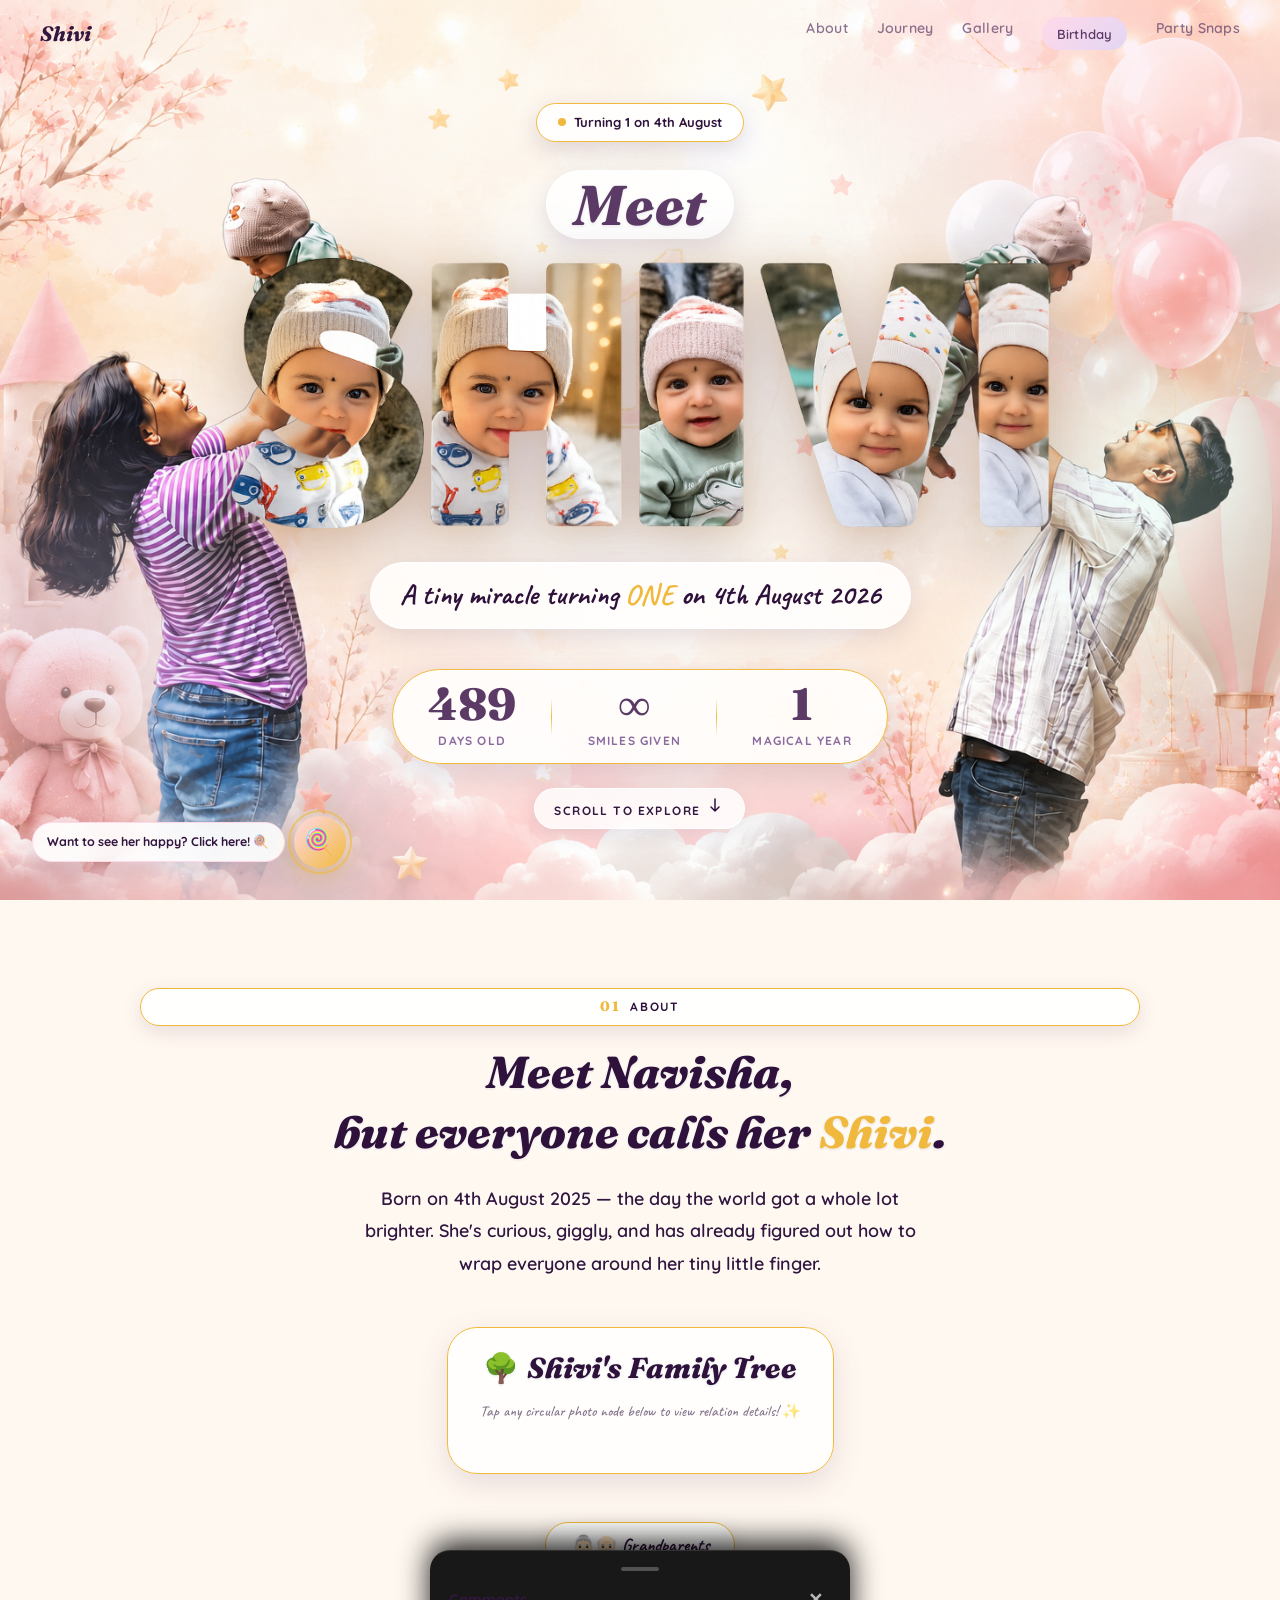
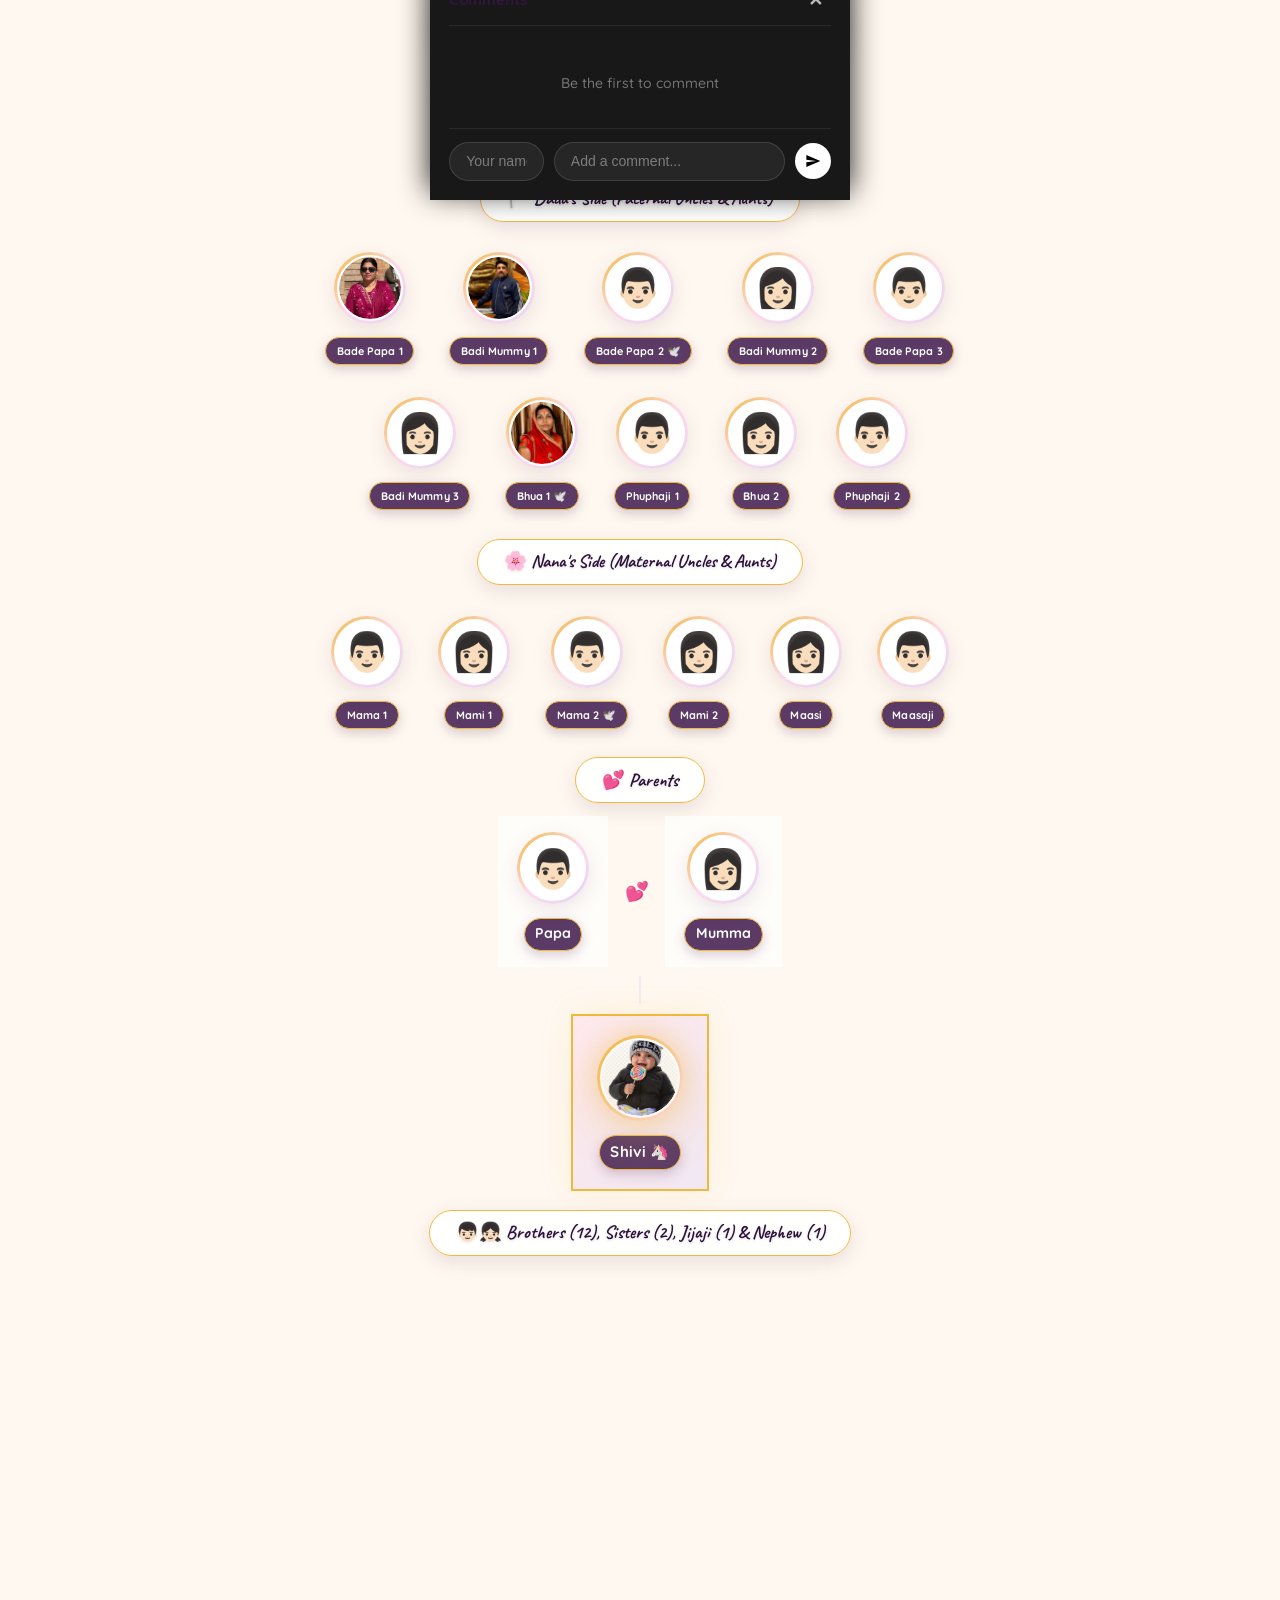
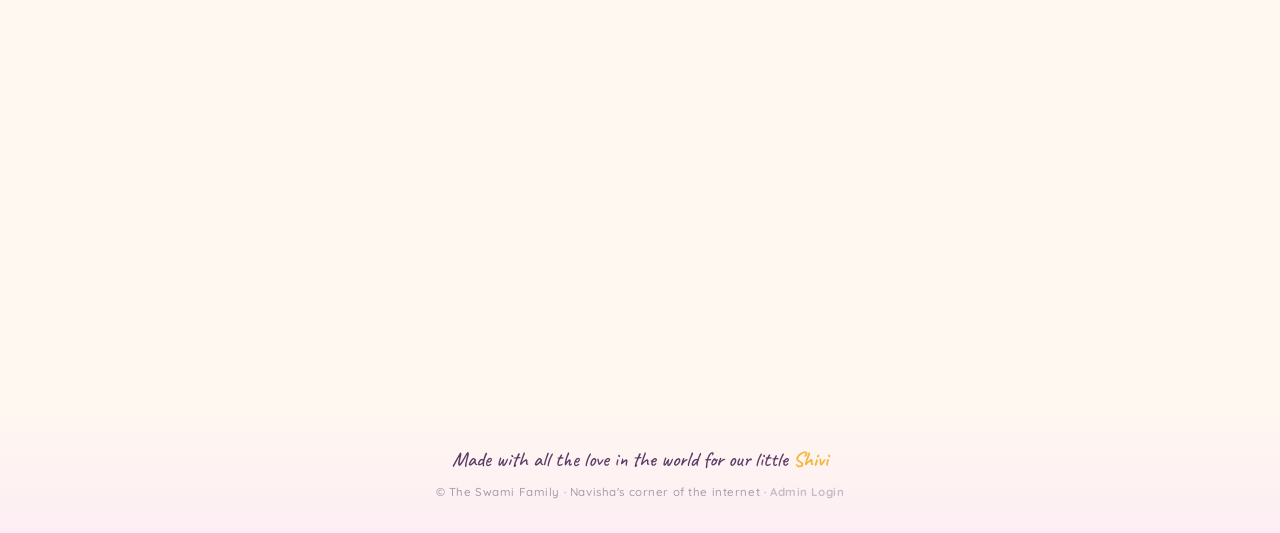
==== commit 52ce1974: "Fix 404 broken image fallback for Family Tree nodes to ensure clean emoji display and prevent disapp" ====
--- a/index.html
+++ b/index.html
@@ -220,7 +220,7 @@
 
             <!-- Maternal Grandparents -->
             <div class="ft-pair">
-              <div class="ft-card reveal" data-name="Nana" data-relation="Maternal Grandfather (In Loving Memory 🕊️)" data-role="Nana 🕊️" data-avatar="👴🏻" data-img="nana.jpg">
+              <div class="ft-card reveal" data-name="Nana" data-relation="Maternal Grandfather (In Loving Memory 🕊️)" data-role="Nana 🕊️" data-avatar="👴🏻" data-img="">
                 <div class="ft-circle"><div class="ft-circle__img-box"><span class="ft-circle__emoji">👴🏻</span></div></div>
                 <span class="ft-card__role">Nana 🕊️</span>
               </div>
@@ -251,21 +251,21 @@
             </div>
 
             <!-- Bade Papa 2 (In Loving Memory 🕊️) & Badi Mummy 2 -->
-            <div class="ft-card ft-card--extended reveal" data-name="Bade Papa 2" data-relation="Elder Paternal Uncle (In Loving Memory 🕊️)" data-role="Bade Papa 2 🕊️" data-avatar="👨🏻" data-img="badepapa2.jpg">
+            <div class="ft-card ft-card--extended reveal" data-name="Bade Papa 2" data-relation="Elder Paternal Uncle (In Loving Memory 🕊️)" data-role="Bade Papa 2 🕊️" data-avatar="👨🏻" data-img="">
               <div class="ft-circle"><div class="ft-circle__img-box"><span class="ft-circle__emoji">👨🏻</span></div></div>
               <span class="ft-card__role">Bade Papa 2 🕊️</span>
             </div>
-            <div class="ft-card ft-card--extended reveal" data-name="Badi Mummy 2" data-relation="Elder Paternal Aunt" data-role="Badi Mummy 2" data-avatar="👩🏻" data-img="badimami2.jpg">
+            <div class="ft-card ft-card--extended reveal" data-name="Badi Mummy 2" data-relation="Elder Paternal Aunt" data-role="Badi Mummy 2" data-avatar="👩🏻" data-img="">
               <div class="ft-circle"><div class="ft-circle__img-box"><span class="ft-circle__emoji">👩🏻</span></div></div>
               <span class="ft-card__role">Badi Mummy 2</span>
             </div>
 
             <!-- Bade Papa 3 & Badi Mummy 3 -->
-            <div class="ft-card ft-card--extended reveal" data-name="Bade Papa 3" data-relation="Elder Paternal Uncle" data-role="Bade Papa 3" data-avatar="👨🏻" data-img="badepapa3.jpg">
+            <div class="ft-card ft-card--extended reveal" data-name="Bade Papa 3" data-relation="Elder Paternal Uncle" data-role="Bade Papa 3" data-avatar="👨🏻" data-img="">
               <div class="ft-circle"><div class="ft-circle__img-box"><span class="ft-circle__emoji">👨🏻</span></div></div>
               <span class="ft-card__role">Bade Papa 3</span>
             </div>
-            <div class="ft-card ft-card--extended reveal" data-name="Badi Mummy 3" data-relation="Elder Paternal Aunt" data-role="Badi Mummy 3" data-avatar="👩🏻" data-img="badimami3.jpg">
+            <div class="ft-card ft-card--extended reveal" data-name="Badi Mummy 3" data-relation="Elder Paternal Aunt" data-role="Badi Mummy 3" data-avatar="👩🏻" data-img="">
               <div class="ft-circle"><div class="ft-circle__img-box"><span class="ft-circle__emoji">👩🏻</span></div></div>
               <span class="ft-card__role">Badi Mummy 3</span>
             </div>
@@ -275,17 +275,17 @@
               <div class="ft-circle"><div class="ft-circle__img-box"><img src="assets/images/shivi_bua_memorial.jpg" alt="Bhua 1" class="ft-circle__real-img" /></div></div>
               <span class="ft-card__role">Bhua 1 🕊️</span>
             </div>
-            <div class="ft-card ft-card--extended reveal" data-name="Phuphaji 1" data-relation="Bhua's Husband" data-role="Phuphaji 1" data-avatar="👨🏻" data-img="phuphaji1.jpg">
+            <div class="ft-card ft-card--extended reveal" data-name="Phuphaji 1" data-relation="Bhua's Husband" data-role="Phuphaji 1" data-avatar="👨🏻" data-img="">
               <div class="ft-circle"><div class="ft-circle__img-box"><span class="ft-circle__emoji">👨🏻</span></div></div>
               <span class="ft-card__role">Phuphaji 1</span>
             </div>
 
             <!-- Bhua 2 & Phuphaji 2 -->
-            <div class="ft-card ft-card--extended reveal" data-name="Bhua 2" data-relation="Paternal Aunt" data-role="Bhua 2" data-avatar="👩🏻" data-img="bhua2.jpg">
+            <div class="ft-card ft-card--extended reveal" data-name="Bhua 2" data-relation="Paternal Aunt" data-role="Bhua 2" data-avatar="👩🏻" data-img="">
               <div class="ft-circle"><div class="ft-circle__img-box"><span class="ft-circle__emoji">👩🏻</span></div></div>
               <span class="ft-card__role">Bhua 2</span>
             </div>
-            <div class="ft-card ft-card--extended reveal" data-name="Phuphaji 2" data-relation="Bhua's Husband" data-role="Phuphaji 2" data-avatar="👨🏻" data-img="phuphaji2.jpg">
+            <div class="ft-card ft-card--extended reveal" data-name="Phuphaji 2" data-relation="Bhua's Husband" data-role="Phuphaji 2" data-avatar="👨🏻" data-img="">
               <div class="ft-circle"><div class="ft-circle__img-box"><span class="ft-circle__emoji">👨🏻</span></div></div>
               <span class="ft-card__role">Phuphaji 2</span>
             </div>
@@ -294,27 +294,27 @@
           <!-- ── 3. MATERNAL SIDE (Mama, Mami, Maasi & Maasaji) ── -->
           <div class="ft-section-title">🌸 Nana's Side (Maternal Uncles &amp; Aunts)</div>
           <div class="ft-row ft-row--extended">
-            <div class="ft-card ft-card--extended reveal" data-name="Mama 1" data-relation="Maternal Uncle" data-role="Mama 1" data-avatar="👨🏻" data-img="mama1.jpg">
+            <div class="ft-card ft-card--extended reveal" data-name="Mama 1" data-relation="Maternal Uncle" data-role="Mama 1" data-avatar="👨🏻" data-img="">
               <div class="ft-circle"><div class="ft-circle__img-box"><span class="ft-circle__emoji">👨🏻</span></div></div>
               <span class="ft-card__role">Mama 1</span>
             </div>
-            <div class="ft-card ft-card--extended reveal" data-name="Mami 1" data-relation="Mama's Wife" data-role="Mami 1" data-avatar="👩🏻" data-img="mami1.jpg">
+            <div class="ft-card ft-card--extended reveal" data-name="Mami 1" data-relation="Mama's Wife" data-role="Mami 1" data-avatar="👩🏻" data-img="">
               <div class="ft-circle"><div class="ft-circle__img-box"><span class="ft-circle__emoji">👩🏻</span></div></div>
               <span class="ft-card__role">Mami 1</span>
             </div>
-            <div class="ft-card ft-card--extended reveal" data-name="Mama 2" data-relation="Maternal Uncle (In Loving Memory 🕊️)" data-role="Mama 2 🕊️" data-avatar="👨🏻" data-img="mama2.jpg">
+            <div class="ft-card ft-card--extended reveal" data-name="Mama 2" data-relation="Maternal Uncle (In Loving Memory 🕊️)" data-role="Mama 2 🕊️" data-avatar="👨🏻" data-img="">
               <div class="ft-circle"><div class="ft-circle__img-box"><span class="ft-circle__emoji">👨🏻</span></div></div>
               <span class="ft-card__role">Mama 2 🕊️</span>
             </div>
-            <div class="ft-card ft-card--extended reveal" data-name="Mami 2" data-relation="Mama's Wife" data-role="Mami 2" data-avatar="👩🏻" data-img="mami2.jpg">
+            <div class="ft-card ft-card--extended reveal" data-name="Mami 2" data-relation="Mama's Wife" data-role="Mami 2" data-avatar="👩🏻" data-img="">
               <div class="ft-circle"><div class="ft-circle__img-box"><span class="ft-circle__emoji">👩🏻</span></div></div>
               <span class="ft-card__role">Mami 2</span>
             </div>
-            <div class="ft-card ft-card--extended reveal" data-name="Maasi" data-relation="Maternal Aunt" data-role="Maasi" data-avatar="👩🏻" data-img="maasi.jpg">
+            <div class="ft-card ft-card--extended reveal" data-name="Maasi" data-relation="Maternal Aunt" data-role="Maasi" data-avatar="👩🏻" data-img="">
               <div class="ft-circle"><div class="ft-circle__img-box"><span class="ft-circle__emoji">👩🏻</span></div></div>
               <span class="ft-card__role">Maasi</span>
             </div>
-            <div class="ft-card ft-card--extended reveal" data-name="Maasaji" data-relation="Maasi's Husband" data-role="Maasaji" data-avatar="👨🏻" data-img="masaji.jpg">
+            <div class="ft-card ft-card--extended reveal" data-name="Maasaji" data-relation="Maasi's Husband" data-role="Maasaji" data-avatar="👨🏻" data-img="">
               <div class="ft-circle"><div class="ft-circle__img-box"><span class="ft-circle__emoji">👨🏻</span></div></div>
               <span class="ft-card__role">Maasaji</span>
             </div>
@@ -323,14 +323,14 @@
           <!-- ── 4. PARENTS ROW ── -->
           <div class="ft-section-title">💕 Parents</div>
           <div class="ft-row ft-row--parents">
-            <div class="ft-card ft-card--parent reveal" data-name="Papa" data-relation="Father" data-role="Papa" data-avatar="👨🏻" data-img="papa.jpg">
+            <div class="ft-card ft-card--parent reveal" data-name="Papa" data-relation="Father" data-role="Papa" data-avatar="👨🏻" data-img="">
               <div class="ft-circle"><div class="ft-circle__img-box"><span class="ft-circle__emoji">👨🏻</span></div></div>
               <span class="ft-card__role">Papa</span>
             </div>
 
             <div class="ft-heart" aria-hidden="true">💕</div>
 
-            <div class="ft-card ft-card--parent reveal" data-name="Mumma" data-relation="Mother" data-role="Mumma" data-avatar="👩🏻" data-img="mumma.jpg">
+            <div class="ft-card ft-card--parent reveal" data-name="Mumma" data-relation="Mother" data-role="Mumma" data-avatar="👩🏻" data-img="">
               <div class="ft-circle"><div class="ft-circle__img-box"><span class="ft-circle__emoji">👩🏻</span></div></div>
               <span class="ft-card__role">Mumma</span>
             </div>
@@ -358,71 +358,71 @@
           <div class="ft-section-title">👦🏻👧🏻 Brothers (12), Sisters (2), Jijaji (1) &amp; Nephew (1)</div>
           <div class="ft-row ft-row--extended">
             <!-- 12 Brothers -->
-            <div class="ft-card ft-card--extended reveal" data-name="Bhaiya 1" data-relation="Brother / Cousin" data-role="Brother" data-avatar="👦🏻" data-img="bhaiya1.jpg">
+            <div class="ft-card ft-card--extended reveal" data-name="Bhaiya 1" data-relation="Brother / Cousin" data-role="Brother" data-avatar="👦🏻" data-img="">
               <div class="ft-circle"><div class="ft-circle__img-box"><span class="ft-circle__emoji">👦🏻</span></div></div>
               <span class="ft-card__role">Bhaiya 1</span>
             </div>
-            <div class="ft-card ft-card--extended reveal" data-name="Bhaiya 2" data-relation="Brother / Cousin" data-role="Brother" data-avatar="👦🏻" data-img="bhaiya2.jpg">
+            <div class="ft-card ft-card--extended reveal" data-name="Bhaiya 2" data-relation="Brother / Cousin" data-role="Brother" data-avatar="👦🏻" data-img="">
               <div class="ft-circle"><div class="ft-circle__img-box"><span class="ft-circle__emoji">👦🏻</span></div></div>
               <span class="ft-card__role">Bhaiya 2</span>
             </div>
-            <div class="ft-card ft-card--extended reveal" data-name="Bhaiya 3" data-relation="Brother / Cousin" data-role="Brother" data-avatar="👦🏻" data-img="bhaiya3.jpg">
+            <div class="ft-card ft-card--extended reveal" data-name="Bhaiya 3" data-relation="Brother / Cousin" data-role="Brother" data-avatar="👦🏻" data-img="">
               <div class="ft-circle"><div class="ft-circle__img-box"><span class="ft-circle__emoji">👦🏻</span></div></div>
               <span class="ft-card__role">Bhaiya 3</span>
             </div>
-            <div class="ft-card ft-card--extended reveal" data-name="Bhaiya 4" data-relation="Brother / Cousin" data-role="Brother" data-avatar="👦🏻" data-img="bhaiya4.jpg">
+            <div class="ft-card ft-card--extended reveal" data-name="Bhaiya 4" data-relation="Brother / Cousin" data-role="Brother" data-avatar="👦🏻" data-img="">
               <div class="ft-circle"><div class="ft-circle__img-box"><span class="ft-circle__emoji">👦🏻</span></div></div>
               <span class="ft-card__role">Bhaiya 4</span>
             </div>
-            <div class="ft-card ft-card--extended reveal" data-name="Bhaiya 5" data-relation="Brother / Cousin" data-role="Brother" data-avatar="👦🏻" data-img="bhaiya5.jpg">
+            <div class="ft-card ft-card--extended reveal" data-name="Bhaiya 5" data-relation="Brother / Cousin" data-role="Brother" data-avatar="👦🏻" data-img="">
               <div class="ft-circle"><div class="ft-circle__img-box"><span class="ft-circle__emoji">👦🏻</span></div></div>
               <span class="ft-card__role">Bhaiya 5</span>
             </div>
-            <div class="ft-card ft-card--extended reveal" data-name="Bhaiya 6" data-relation="Brother / Cousin" data-role="Brother" data-avatar="👦🏻" data-img="bhaiya6.jpg">
+            <div class="ft-card ft-card--extended reveal" data-name="Bhaiya 6" data-relation="Brother / Cousin" data-role="Brother" data-avatar="👦🏻" data-img="">
               <div class="ft-circle"><div class="ft-circle__img-box"><span class="ft-circle__emoji">👦🏻</span></div></div>
               <span class="ft-card__role">Bhaiya 6</span>
             </div>
-            <div class="ft-card ft-card--extended reveal" data-name="Bhaiya 7" data-relation="Brother / Cousin" data-role="Brother" data-avatar="👦🏻" data-img="bhaiya7.jpg">
+            <div class="ft-card ft-card--extended reveal" data-name="Bhaiya 7" data-relation="Brother / Cousin" data-role="Brother" data-avatar="👦🏻" data-img="">
               <div class="ft-circle"><div class="ft-circle__img-box"><span class="ft-circle__emoji">👦🏻</span></div></div>
               <span class="ft-card__role">Bhaiya 7</span>
             </div>
-            <div class="ft-card ft-card--extended reveal" data-name="Bhaiya 8" data-relation="Brother / Cousin" data-role="Brother" data-avatar="👦🏻" data-img="bhaiya8.jpg">
+            <div class="ft-card ft-card--extended reveal" data-name="Bhaiya 8" data-relation="Brother / Cousin" data-role="Brother" data-avatar="👦🏻" data-img="">
               <div class="ft-circle"><div class="ft-circle__img-box"><span class="ft-circle__emoji">👦🏻</span></div></div>
               <span class="ft-card__role">Bhaiya 8</span>
             </div>
-            <div class="ft-card ft-card--extended reveal" data-name="Bhaiya 9" data-relation="Brother / Cousin" data-role="Brother" data-avatar="👦🏻" data-img="bhaiya9.jpg">
+            <div class="ft-card ft-card--extended reveal" data-name="Bhaiya 9" data-relation="Brother / Cousin" data-role="Brother" data-avatar="👦🏻" data-img="">
               <div class="ft-circle"><div class="ft-circle__img-box"><span class="ft-circle__emoji">👦🏻</span></div></div>
               <span class="ft-card__role">Bhaiya 9</span>
             </div>
-            <div class="ft-card ft-card--extended reveal" data-name="Bhaiya 10" data-relation="Brother / Cousin" data-role="Brother" data-avatar="👦🏻" data-img="bhaiya10.jpg">
+            <div class="ft-card ft-card--extended reveal" data-name="Bhaiya 10" data-relation="Brother / Cousin" data-role="Brother" data-avatar="👦🏻" data-img="">
               <div class="ft-circle"><div class="ft-circle__img-box"><span class="ft-circle__emoji">👦🏻</span></div></div>
               <span class="ft-card__role">Bhaiya 10</span>
             </div>
-            <div class="ft-card ft-card--extended reveal" data-name="Bhaiya 11" data-relation="Brother / Cousin" data-role="Brother" data-avatar="👦🏻" data-img="bhaiya11.jpg">
+            <div class="ft-card ft-card--extended reveal" data-name="Bhaiya 11" data-relation="Brother / Cousin" data-role="Brother" data-avatar="👦🏻" data-img="">
               <div class="ft-circle"><div class="ft-circle__img-box"><span class="ft-circle__emoji">👦🏻</span></div></div>
               <span class="ft-card__role">Bhaiya 11</span>
             </div>
-            <div class="ft-card ft-card--extended reveal" data-name="Bhaiya 12" data-relation="Brother / Cousin" data-role="Brother" data-avatar="👦🏻" data-img="bhaiya12.jpg">
+            <div class="ft-card ft-card--extended reveal" data-name="Bhaiya 12" data-relation="Brother / Cousin" data-role="Brother" data-avatar="👦🏻" data-img="">
               <div class="ft-circle"><div class="ft-circle__img-box"><span class="ft-circle__emoji">👦🏻</span></div></div>
               <span class="ft-card__role">Bhaiya 12</span>
             </div>
 
             <!-- 2 Sisters -->
-            <div class="ft-card ft-card--extended reveal" data-name="Didi 1" data-relation="Sister / Cousin" data-role="Sister" data-avatar="👧🏻" data-img="didi1.jpg">
+            <div class="ft-card ft-card--extended reveal" data-name="Didi 1" data-relation="Sister / Cousin" data-role="Sister" data-avatar="👧🏻" data-img="">
               <div class="ft-circle"><div class="ft-circle__img-box"><span class="ft-circle__emoji">👧🏻</span></div></div>
               <span class="ft-card__role">Didi 1</span>
             </div>
-            <div class="ft-card ft-card--extended reveal" data-name="Didi 2" data-relation="Sister / Cousin" data-role="Sister" data-avatar="👧🏻" data-img="didi2.jpg">
+            <div class="ft-card ft-card--extended reveal" data-name="Didi 2" data-relation="Sister / Cousin" data-role="Sister" data-avatar="👧🏻" data-img="">
               <div class="ft-circle"><div class="ft-circle__img-box"><span class="ft-circle__emoji">👧🏻</span></div></div>
               <span class="ft-card__role">Didi 2</span>
             </div>
 
             <!-- Jijaji & Nephew -->
-            <div class="ft-card ft-card--extended reveal" data-name="Jijaji" data-relation="Sister's Husband" data-role="Jijaji" data-avatar="👨🏻" data-img="jijaji.jpg">
+            <div class="ft-card ft-card--extended reveal" data-name="Jijaji" data-relation="Sister's Husband" data-role="Jijaji" data-avatar="👨🏻" data-img="">
               <div class="ft-circle"><div class="ft-circle__img-box"><span class="ft-circle__emoji">👨🏻</span></div></div>
               <span class="ft-card__role">Jijaji</span>
             </div>
-            <div class="ft-card ft-card--extended reveal" data-name="Baby Nephew" data-relation="Jijaji &amp; Didi's Son" data-role="Nephew" data-avatar="👶🏻" data-img="nephew.jpg">
+            <div class="ft-card ft-card--extended reveal" data-name="Baby Nephew" data-relation="Jijaji &amp; Didi's Son" data-role="Nephew" data-avatar="👶🏻" data-img="">
               <div class="ft-circle"><div class="ft-circle__img-box"><span class="ft-circle__emoji">👶🏻</span></div></div>
               <span class="ft-card__role">Nephew</span>
             </div>
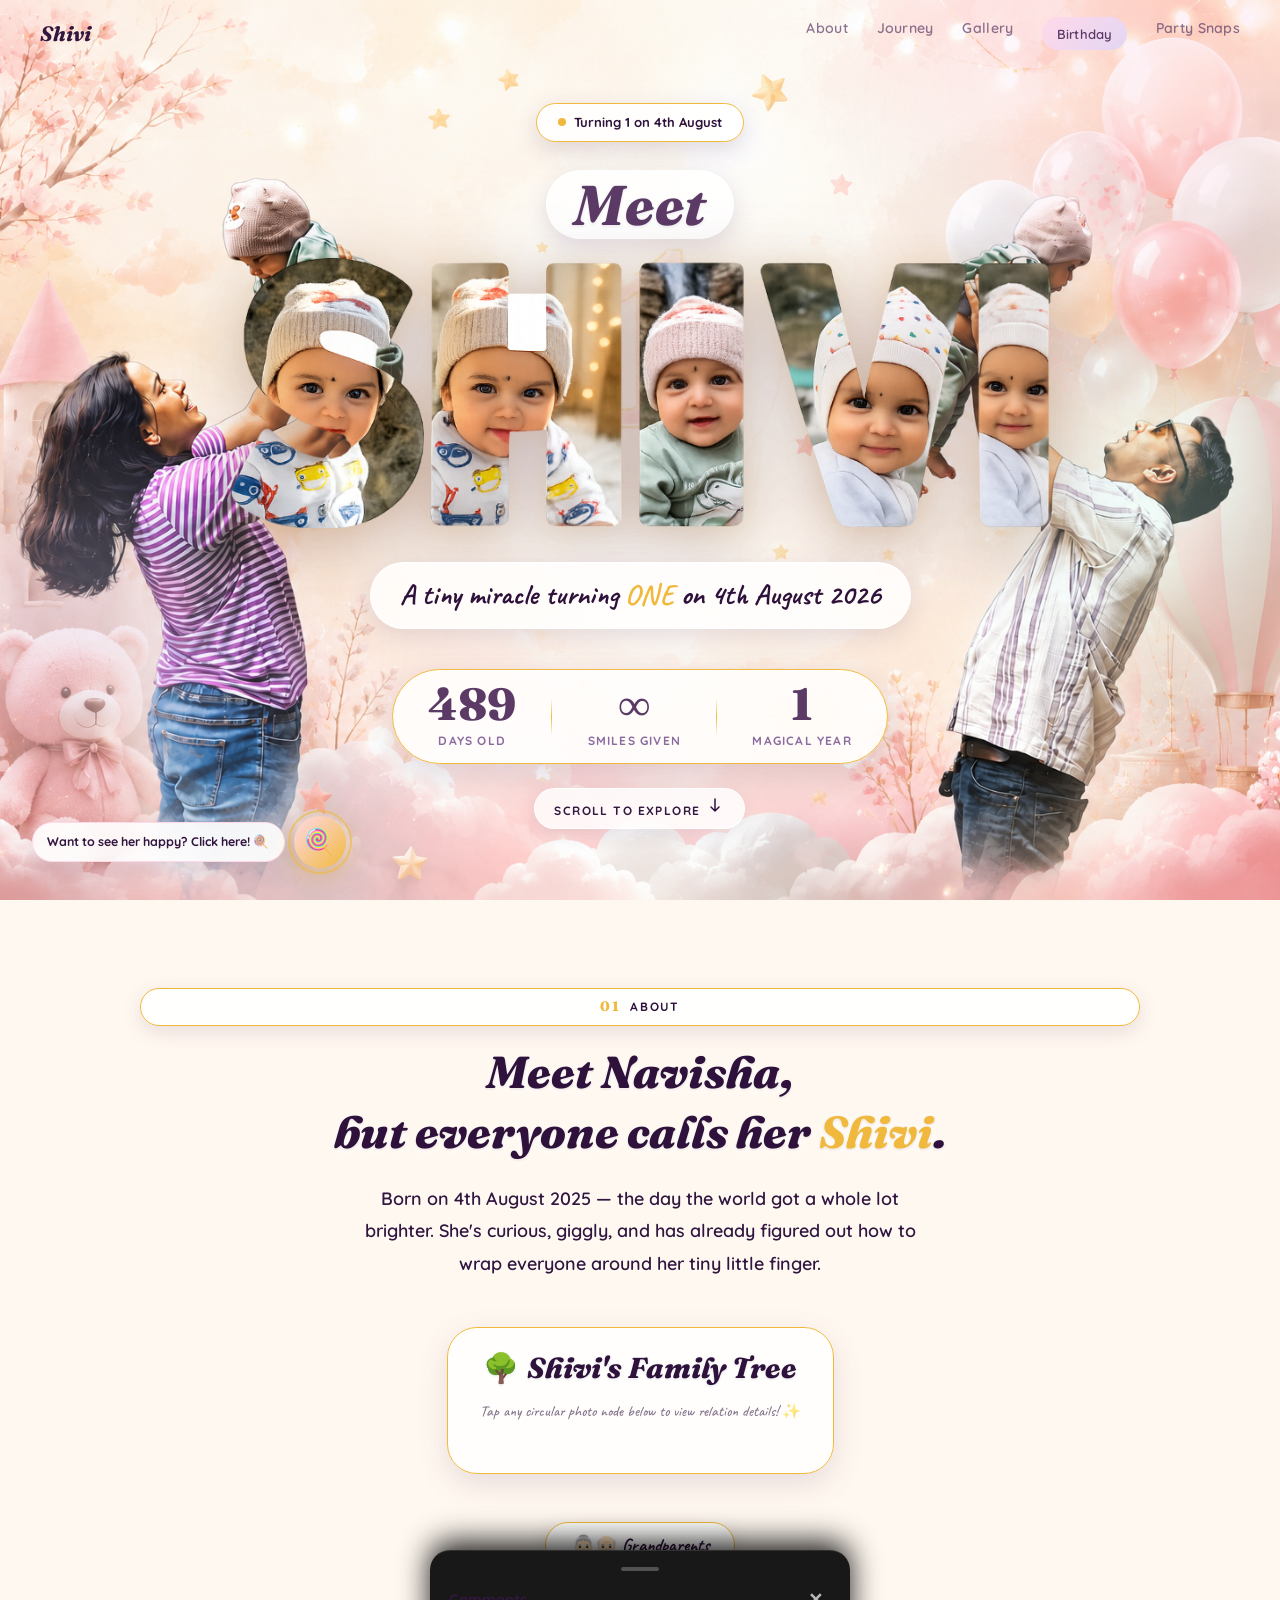
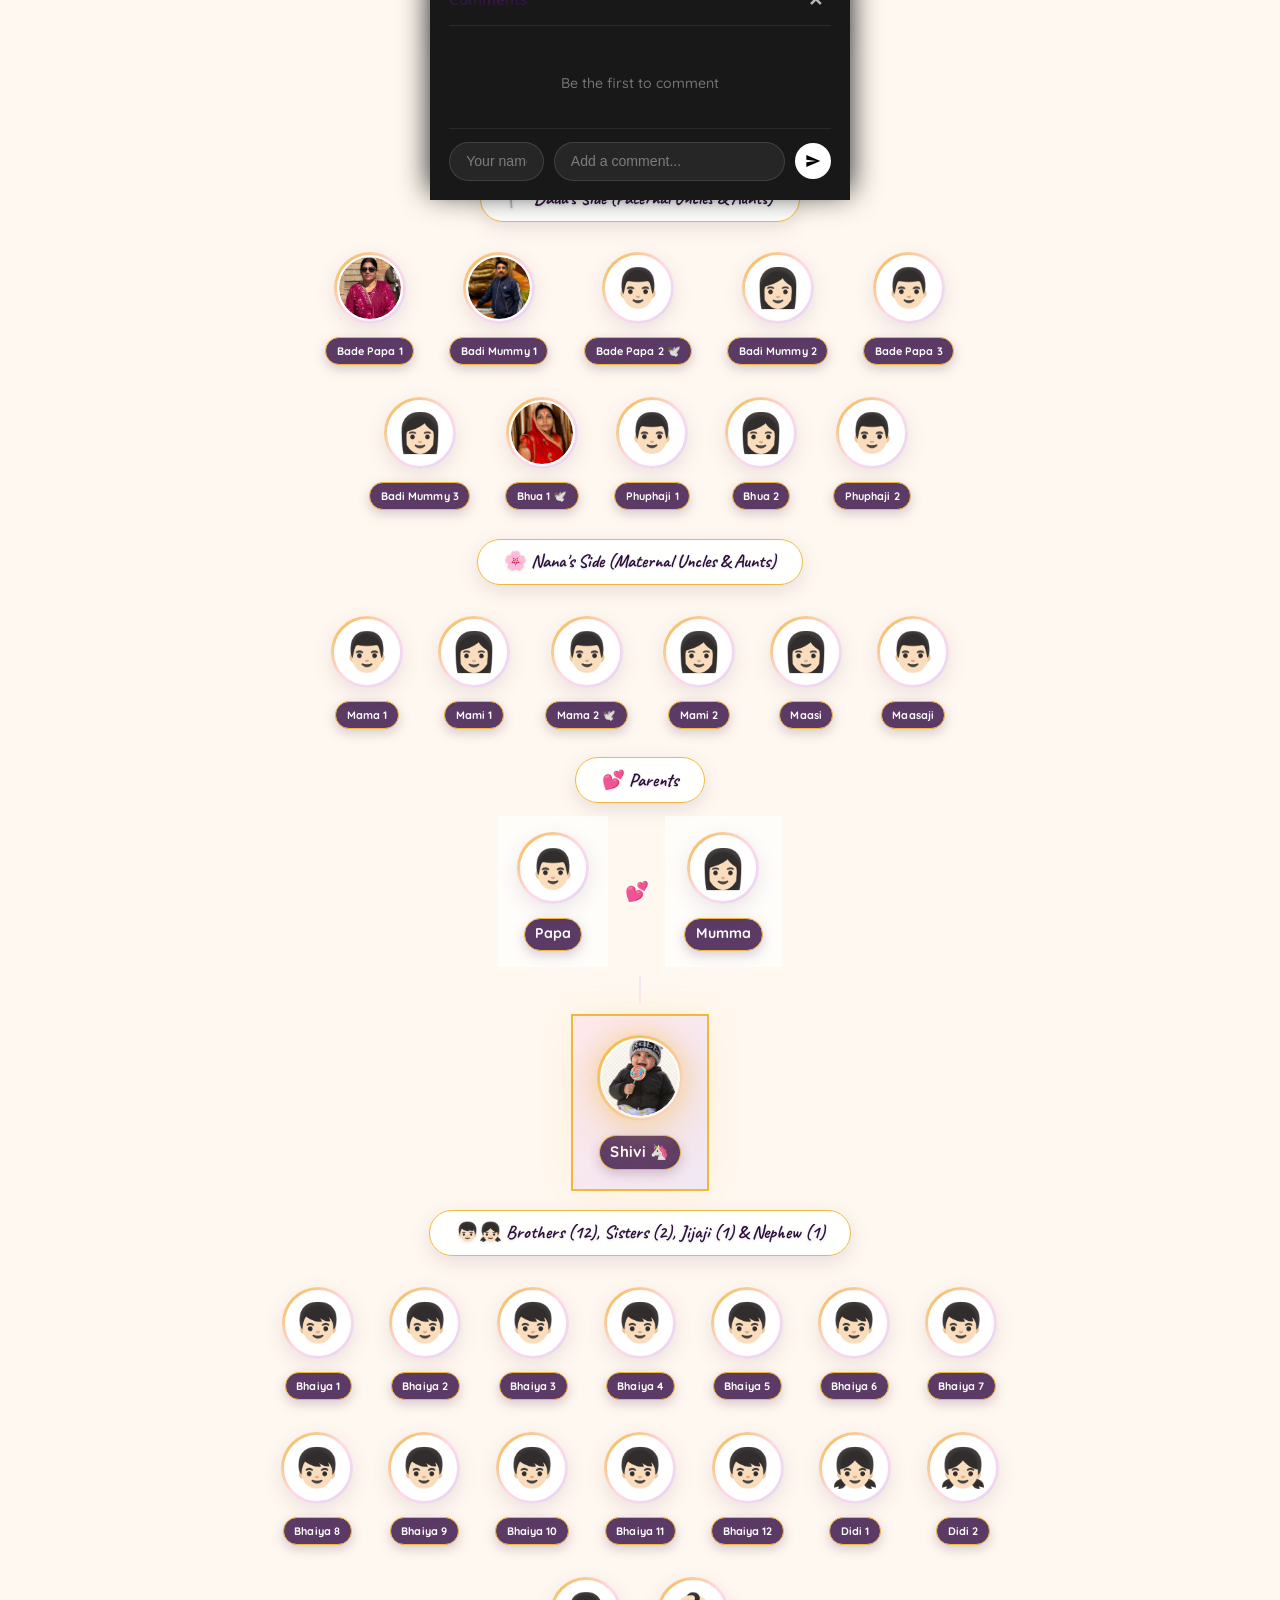
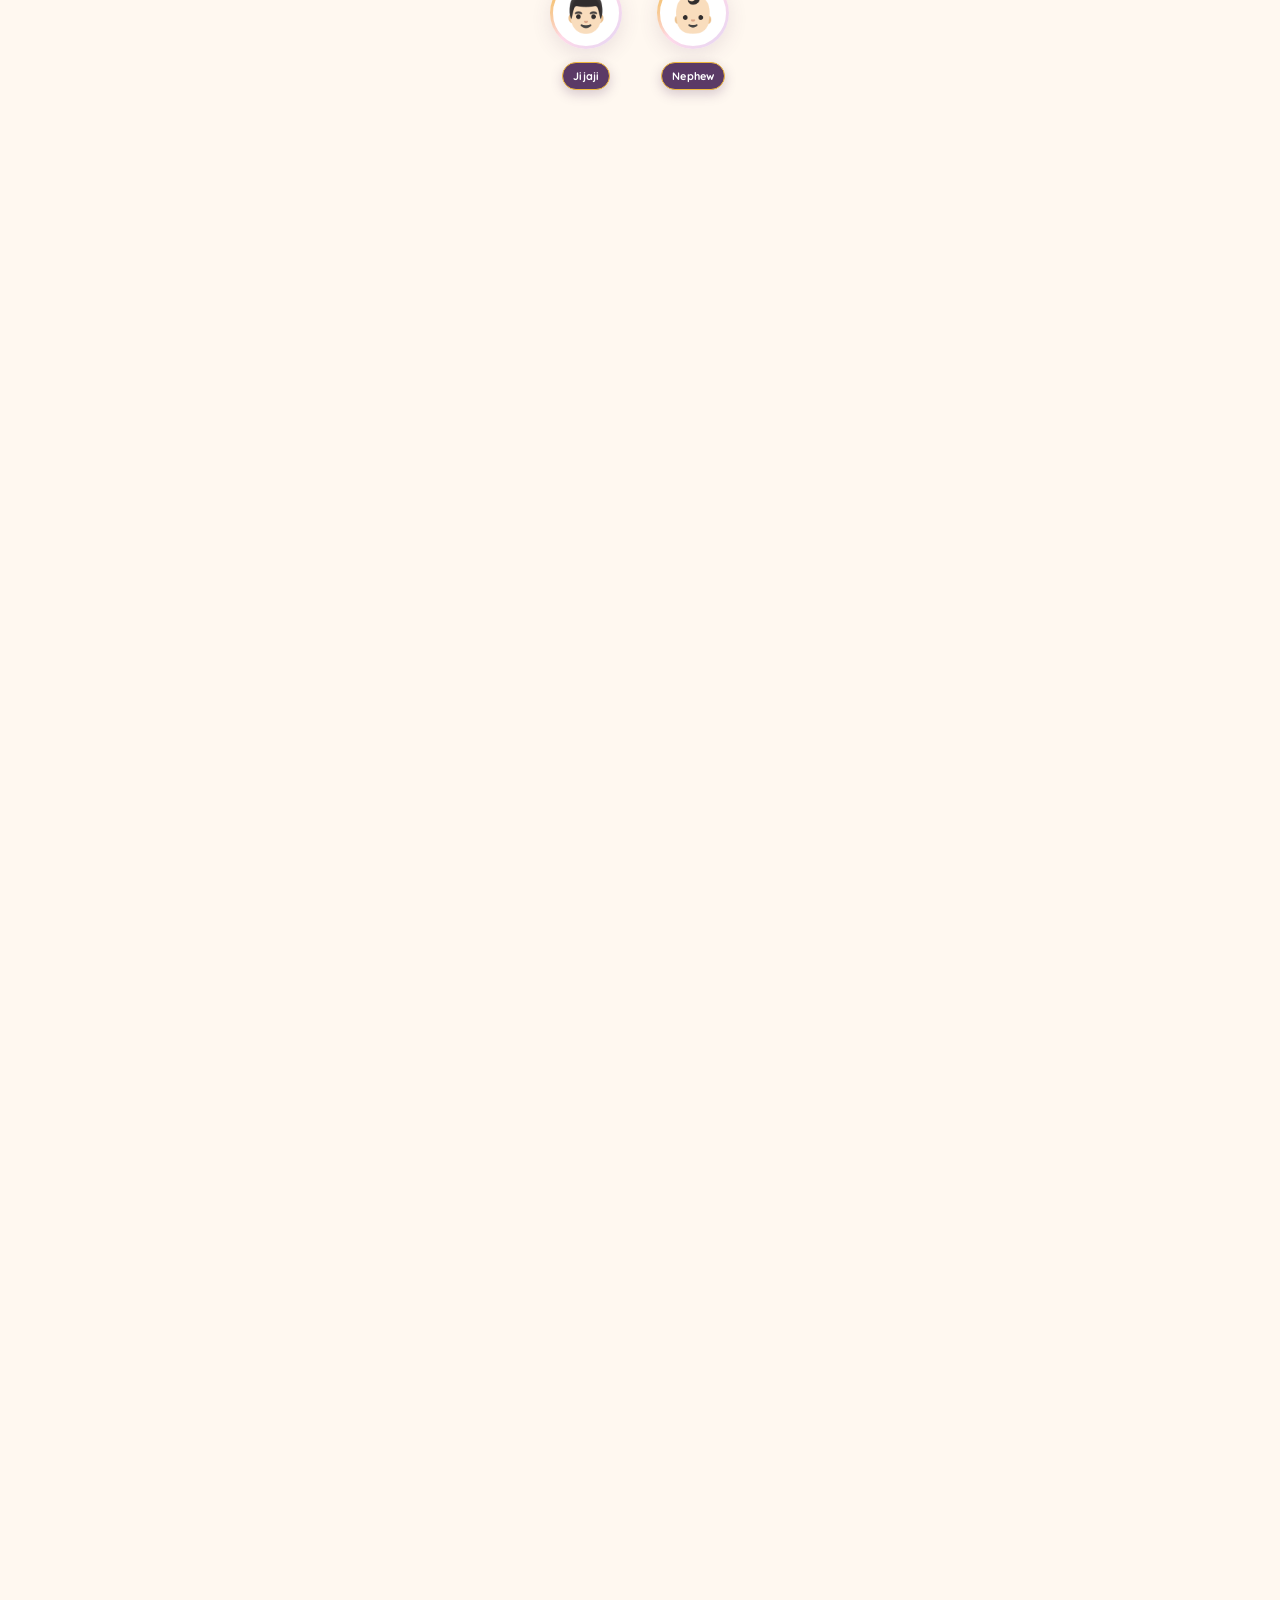
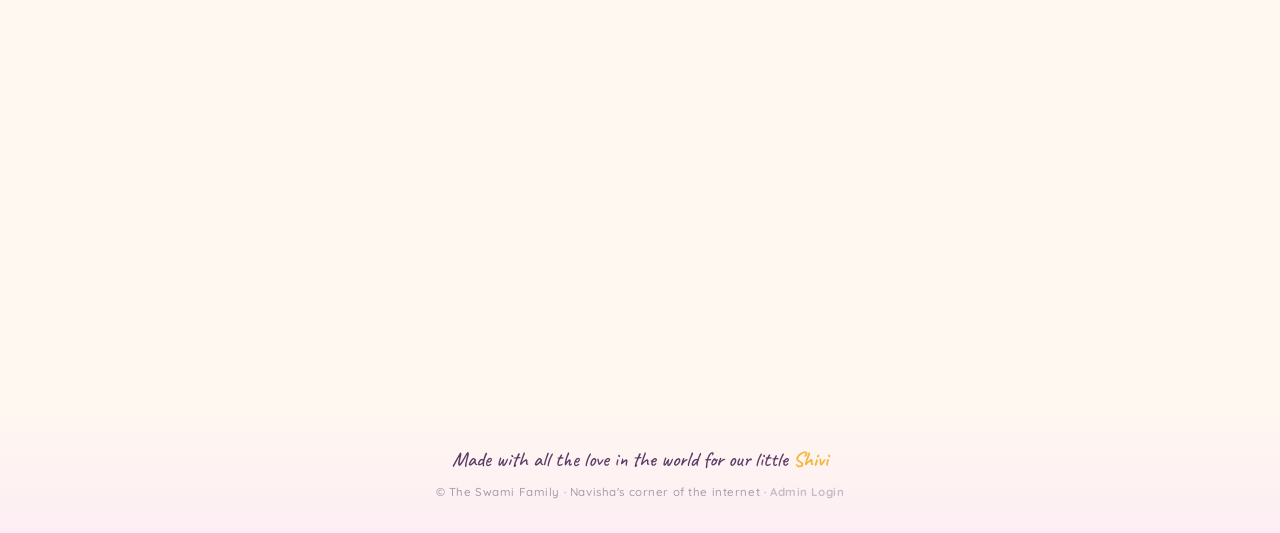
==== commit 75f4a828: "Purge dummy image strings from override map and add strict URL validation to preserve uploaded photo" ====
--- a/index.html
+++ b/index.html
@@ -2004,13 +2004,15 @@
         Object.keys(KEY_TO_NAME_MAP).forEach(function(key) {
           var targetName = KEY_TO_NAME_MAP[key];
           var newUrl = map[key];
-          if (!newUrl) return;
+          var isRealUrl = newUrl && (newUrl.startsWith('assets/') || newUrl.startsWith('http://') || newUrl.startsWith('https://') || newUrl.startsWith('data:image/'));
+          if (!isRealUrl) return;
 
           document.querySelectorAll('.ft-card[data-name="' + targetName + '"]').forEach(function(card) {
             card.setAttribute('data-img', newUrl);
             var imgBox = card.querySelector('.ft-circle__img-box');
+            var avatar = card.getAttribute('data-avatar') || '💕';
             if (imgBox) {
-              imgBox.innerHTML = '<img src="' + newUrl + '" alt="' + targetName + '" class="ft-circle__real-img" />';
+              imgBox.innerHTML = '<img src="' + newUrl + '" alt="' + targetName + '" class="ft-circle__real-img" onerror="this.onerror=null; this.parentElement.innerHTML=\'<span class=\\\'ft-circle__emoji\\\'>' + avatar + '</span>\';" />';
             }
           });
 
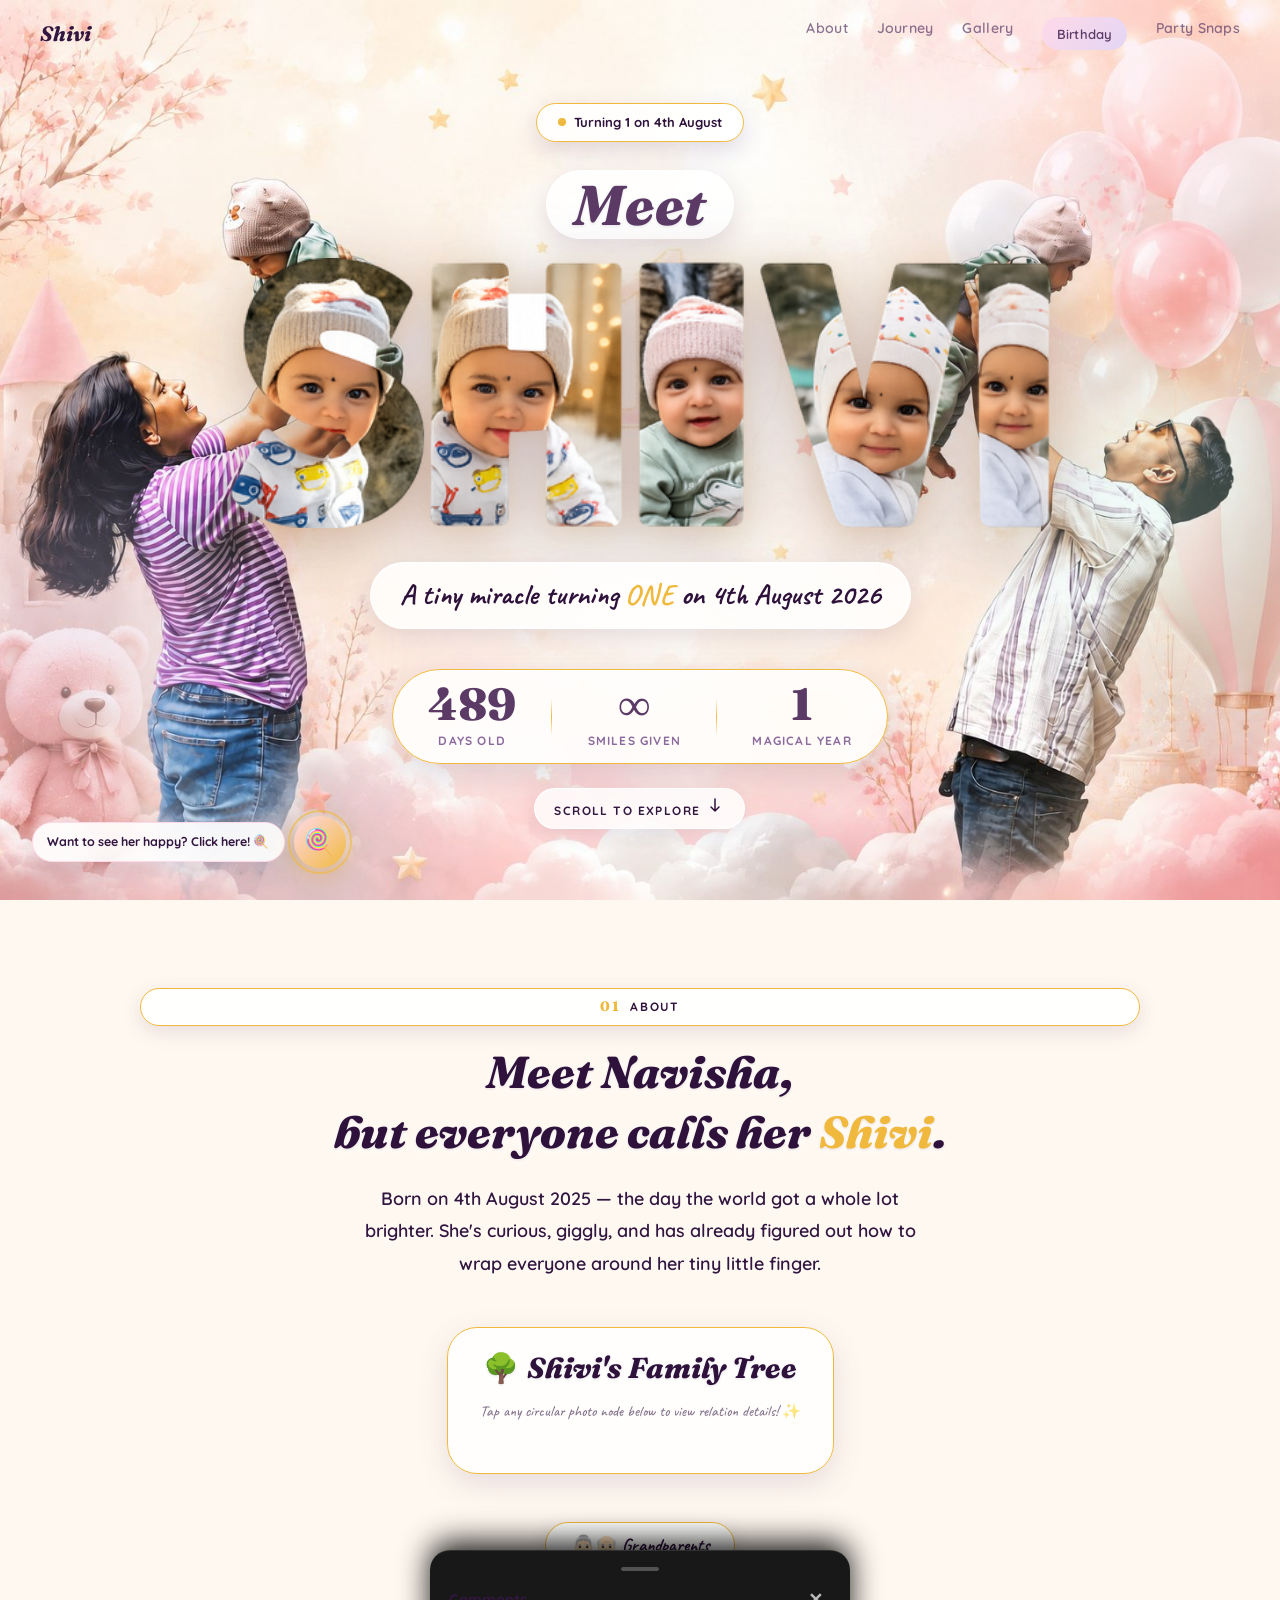
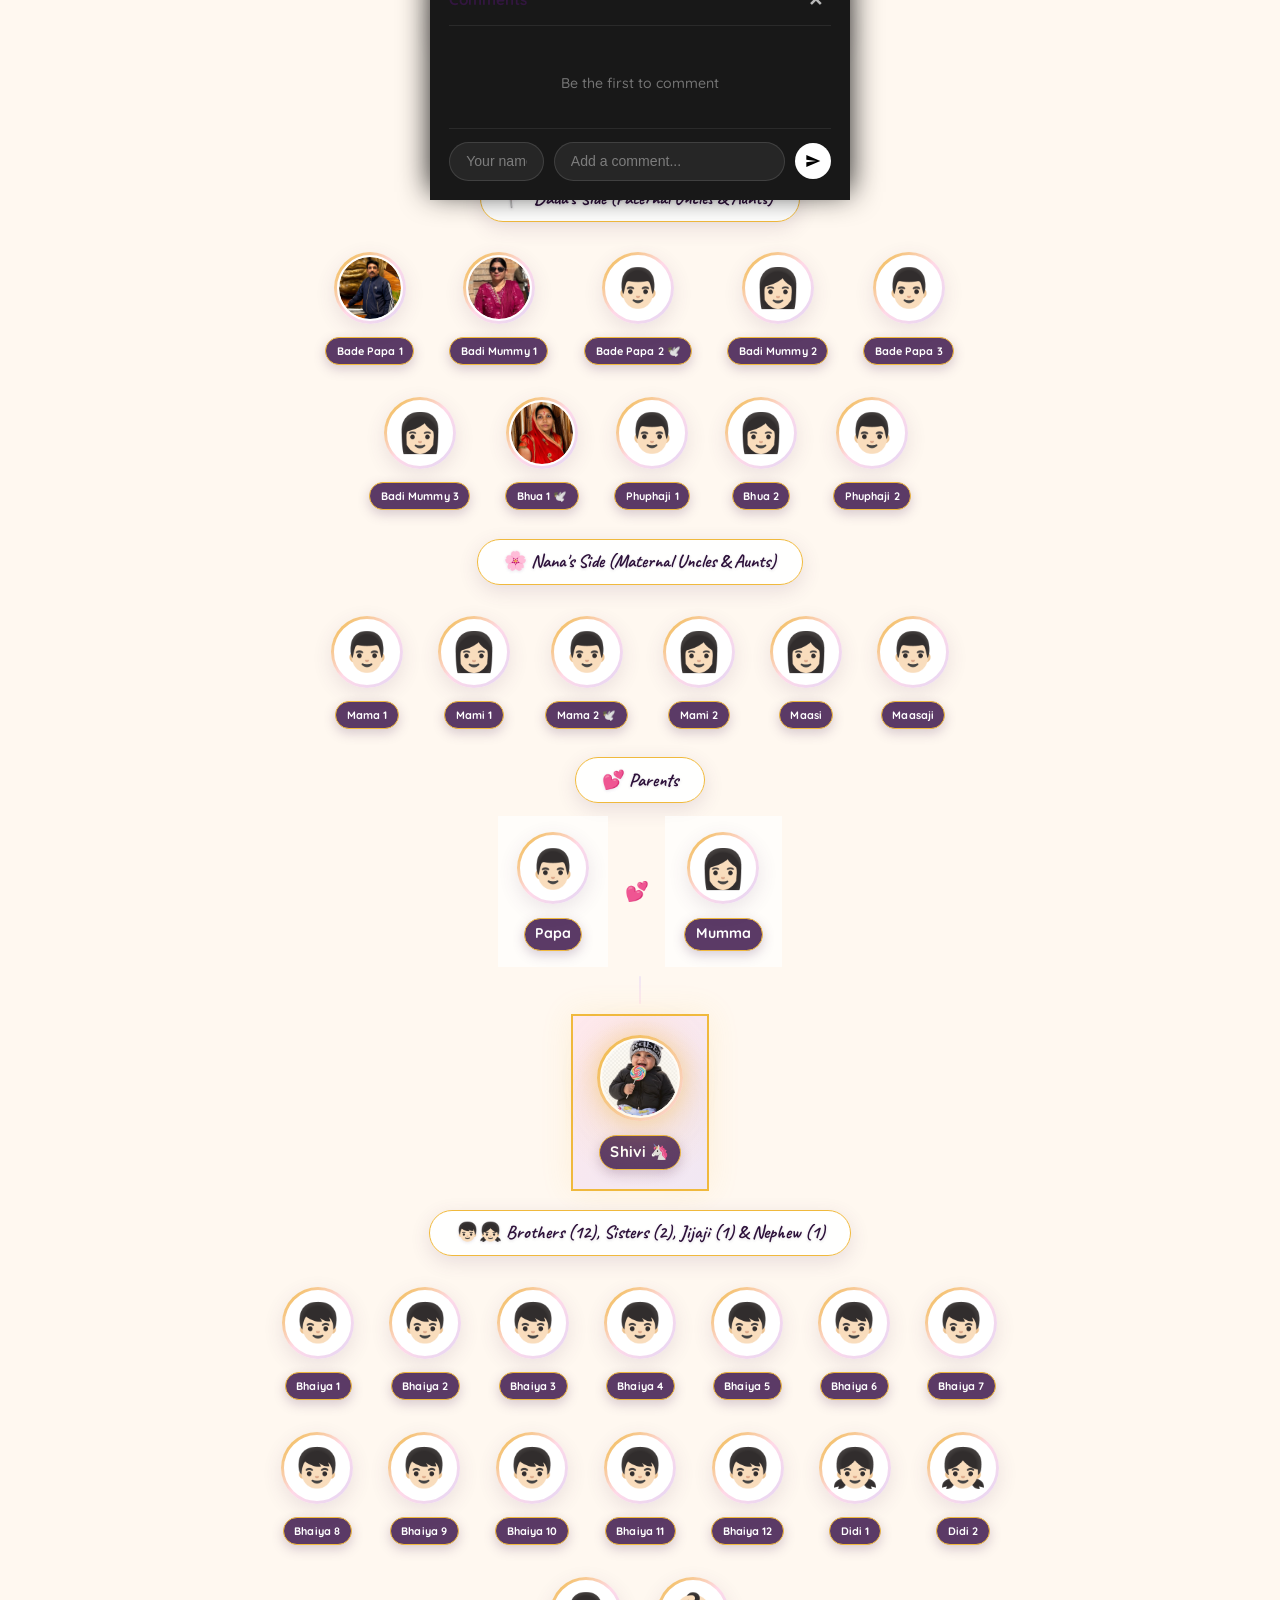
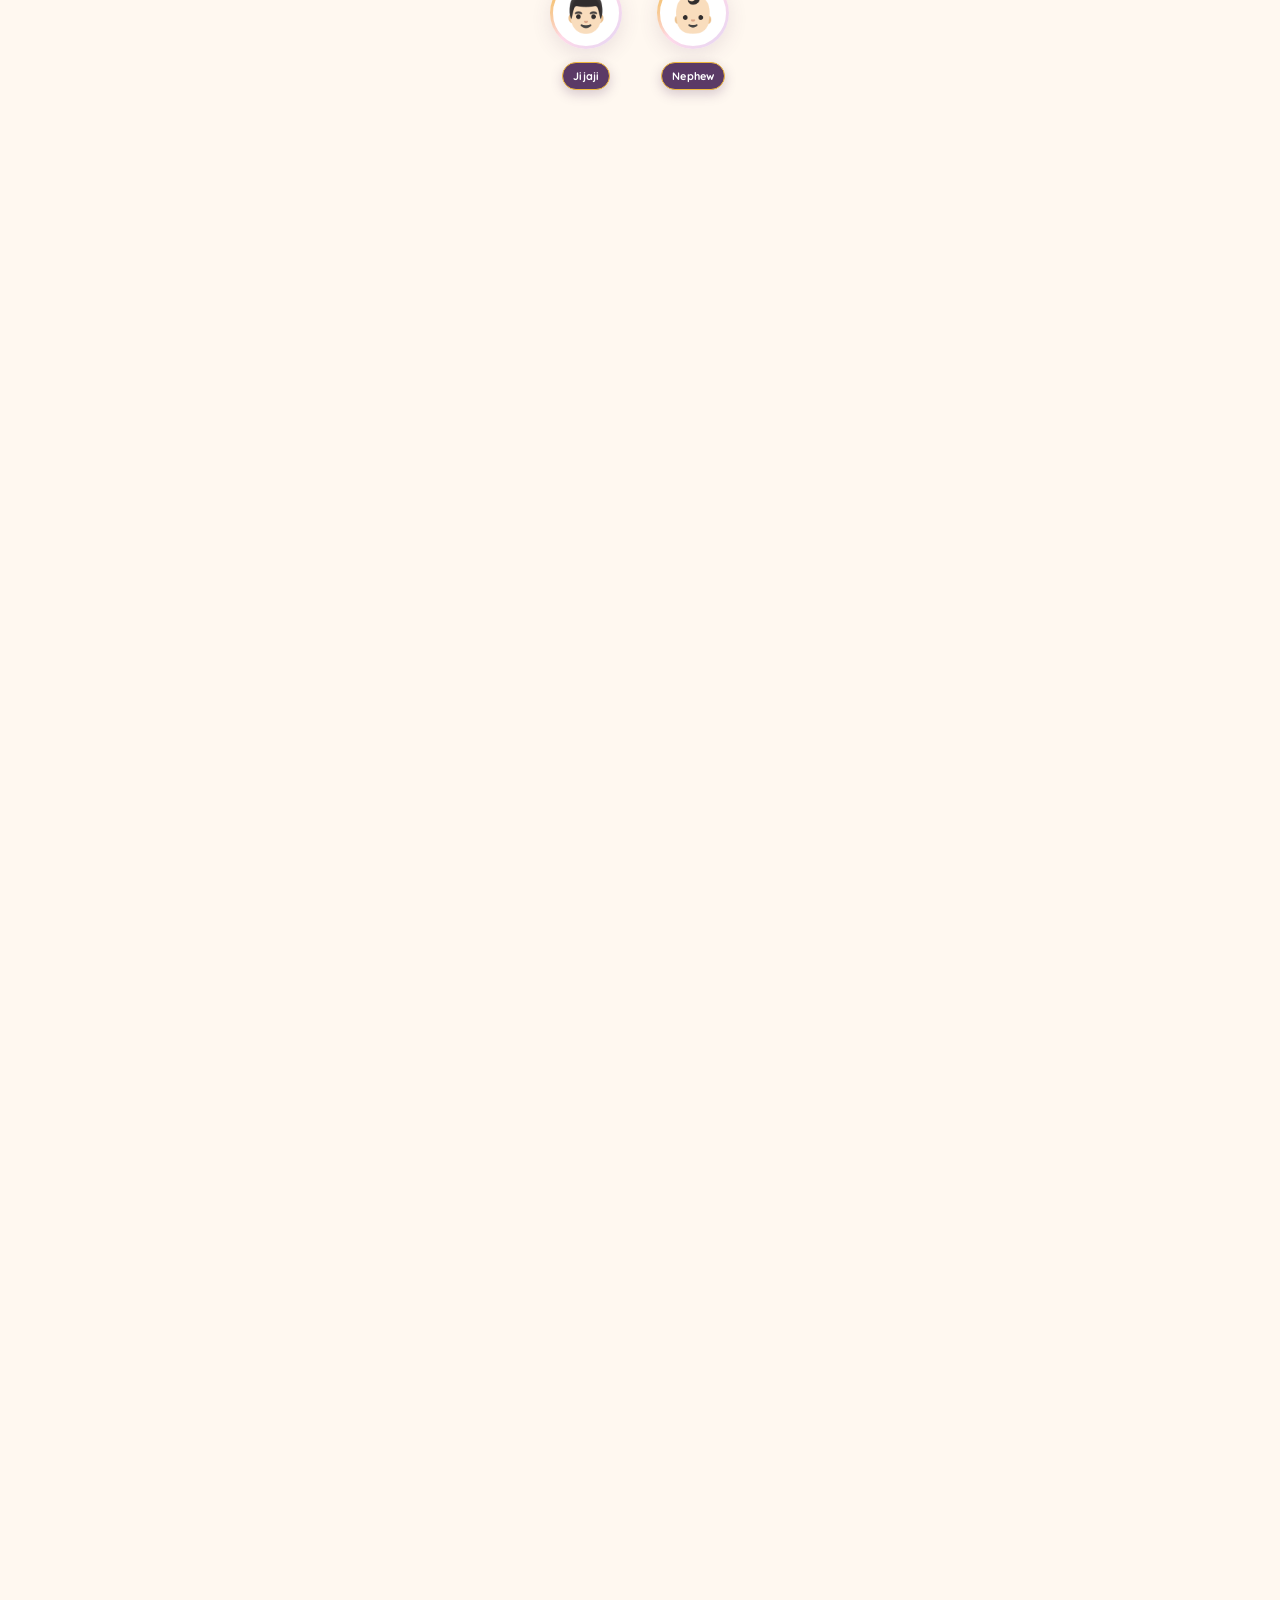
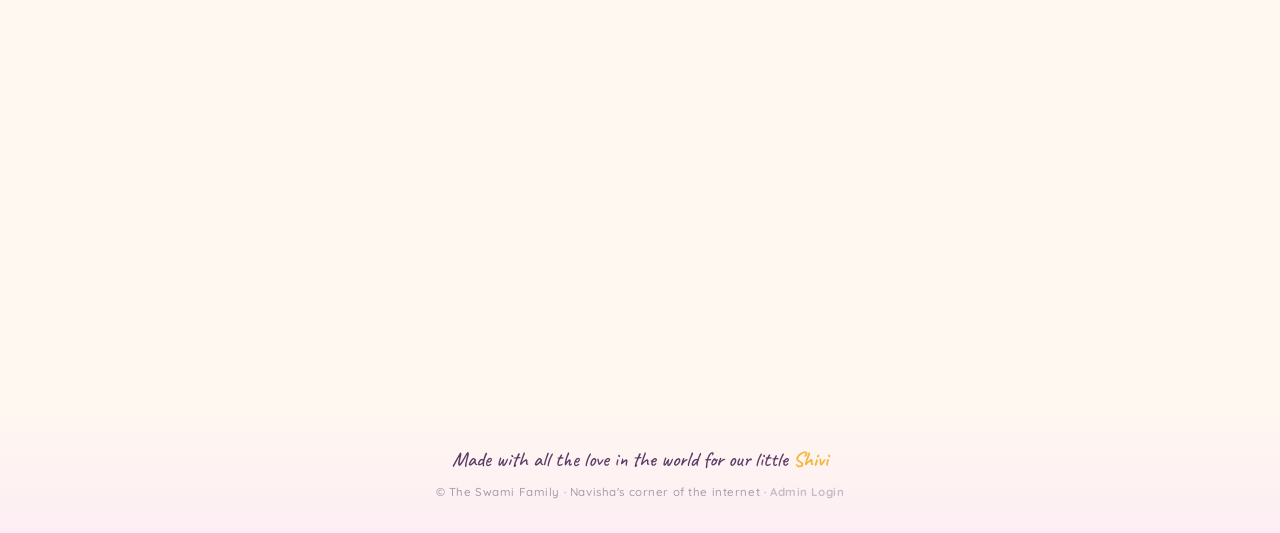
==== commit ce60ef8d: "Optimize background and member images by 80%+ and add high priority image preloading for instantaneo" ====
--- a/index.html
+++ b/index.html
@@ -7,6 +7,8 @@
   <meta name="description" content="The little world of Navisha 'Shivi' Swami — a year of wonder, tiny firsts, and endless love." />
   <meta name="theme-color" content="#5B3A66" />
   <link rel="preconnect" href="https://fonts.googleapis.com" />
+  <link rel="preload" as="image" href="assets/images/mobile_bg.jpg" media="(max-width: 768px)" />
+  <link rel="preload" as="image" href="assets/images/family_bg.jpg" media="(min-width: 769px)" />
   <link rel="preconnect" href="https://fonts.gstatic.com" crossorigin />
   <link rel="preconnect" href="https://res.cloudinary.com" crossorigin />
   <link rel="preconnect" href="https://zpgahkzikzqoozmhwaja.supabase.co" crossorigin />
@@ -17,10 +19,15 @@
   <script src="/api/config.js" onerror="console.log('Static config fallback active')"></script>
   <script src="https://cdn.jsdelivr.net/npm/@supabase/supabase-js@2"></script>
   <script src="https://cdnjs.cloudflare.com/ajax/libs/jszip/3.10.1/jszip.min.js"></script>
+  <!-- Vercel Speed Insights -->
+  <script>
+    window.si = window.si || function () { (window.siq = window.siq || []).push(arguments); };
+  </script>
+  <script defer src="/_vercel/speed-insights/script.js"></script>
 </head>
 <body>
   <!-- ═══ MOBILE DEDICATED BACKGROUND ═══ -->
-  <img id="mobile-bg-img" src="assets/images/mobile_bg.jpg" alt="" aria-hidden="true" decoding="async" loading="eager" />
+  <img id="mobile-bg-img" src="assets/images/mobile_bg.jpg" alt="" aria-hidden="true" decoding="async" loading="eager" fetchpriority="high" />
 
   <!-- ═══ SCROLL PROGRESS BAR ═══ -->
   <div class="scroll-progress" id="scroll-progress" aria-hidden="true"></div>
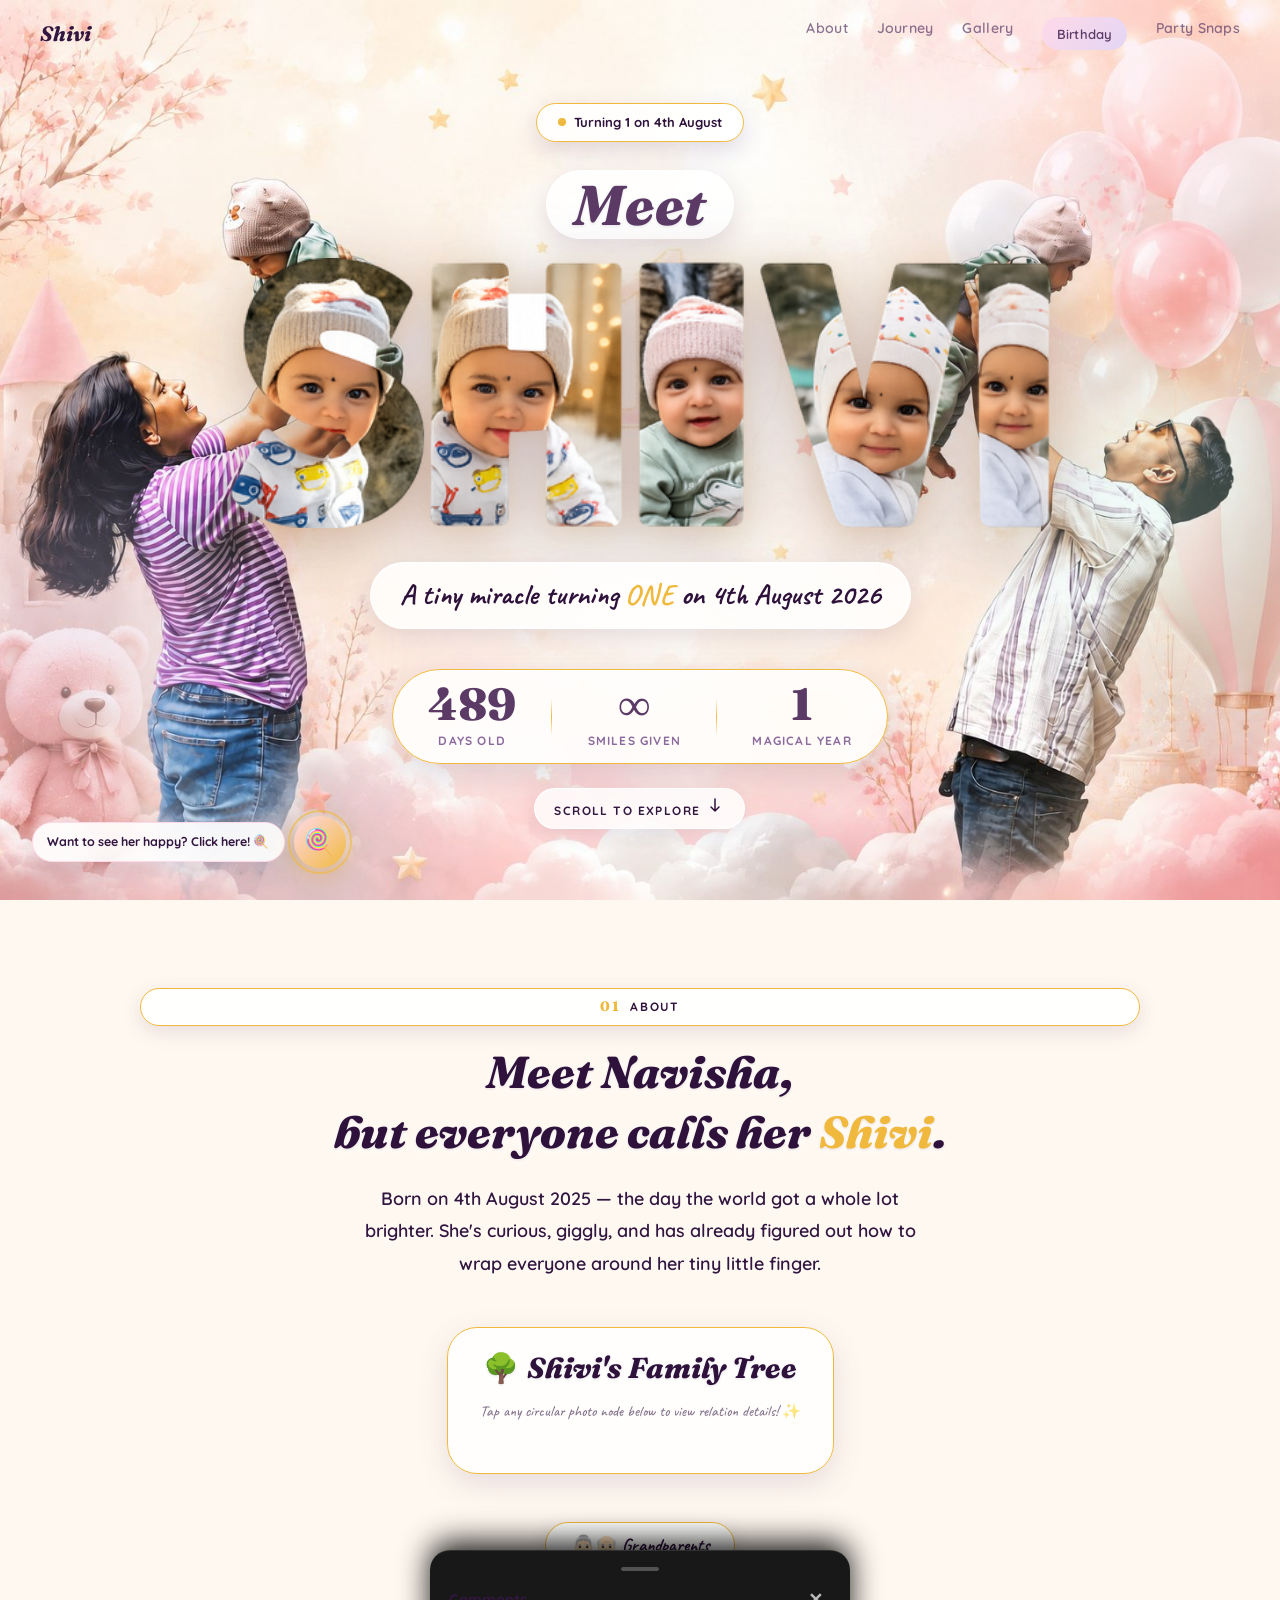
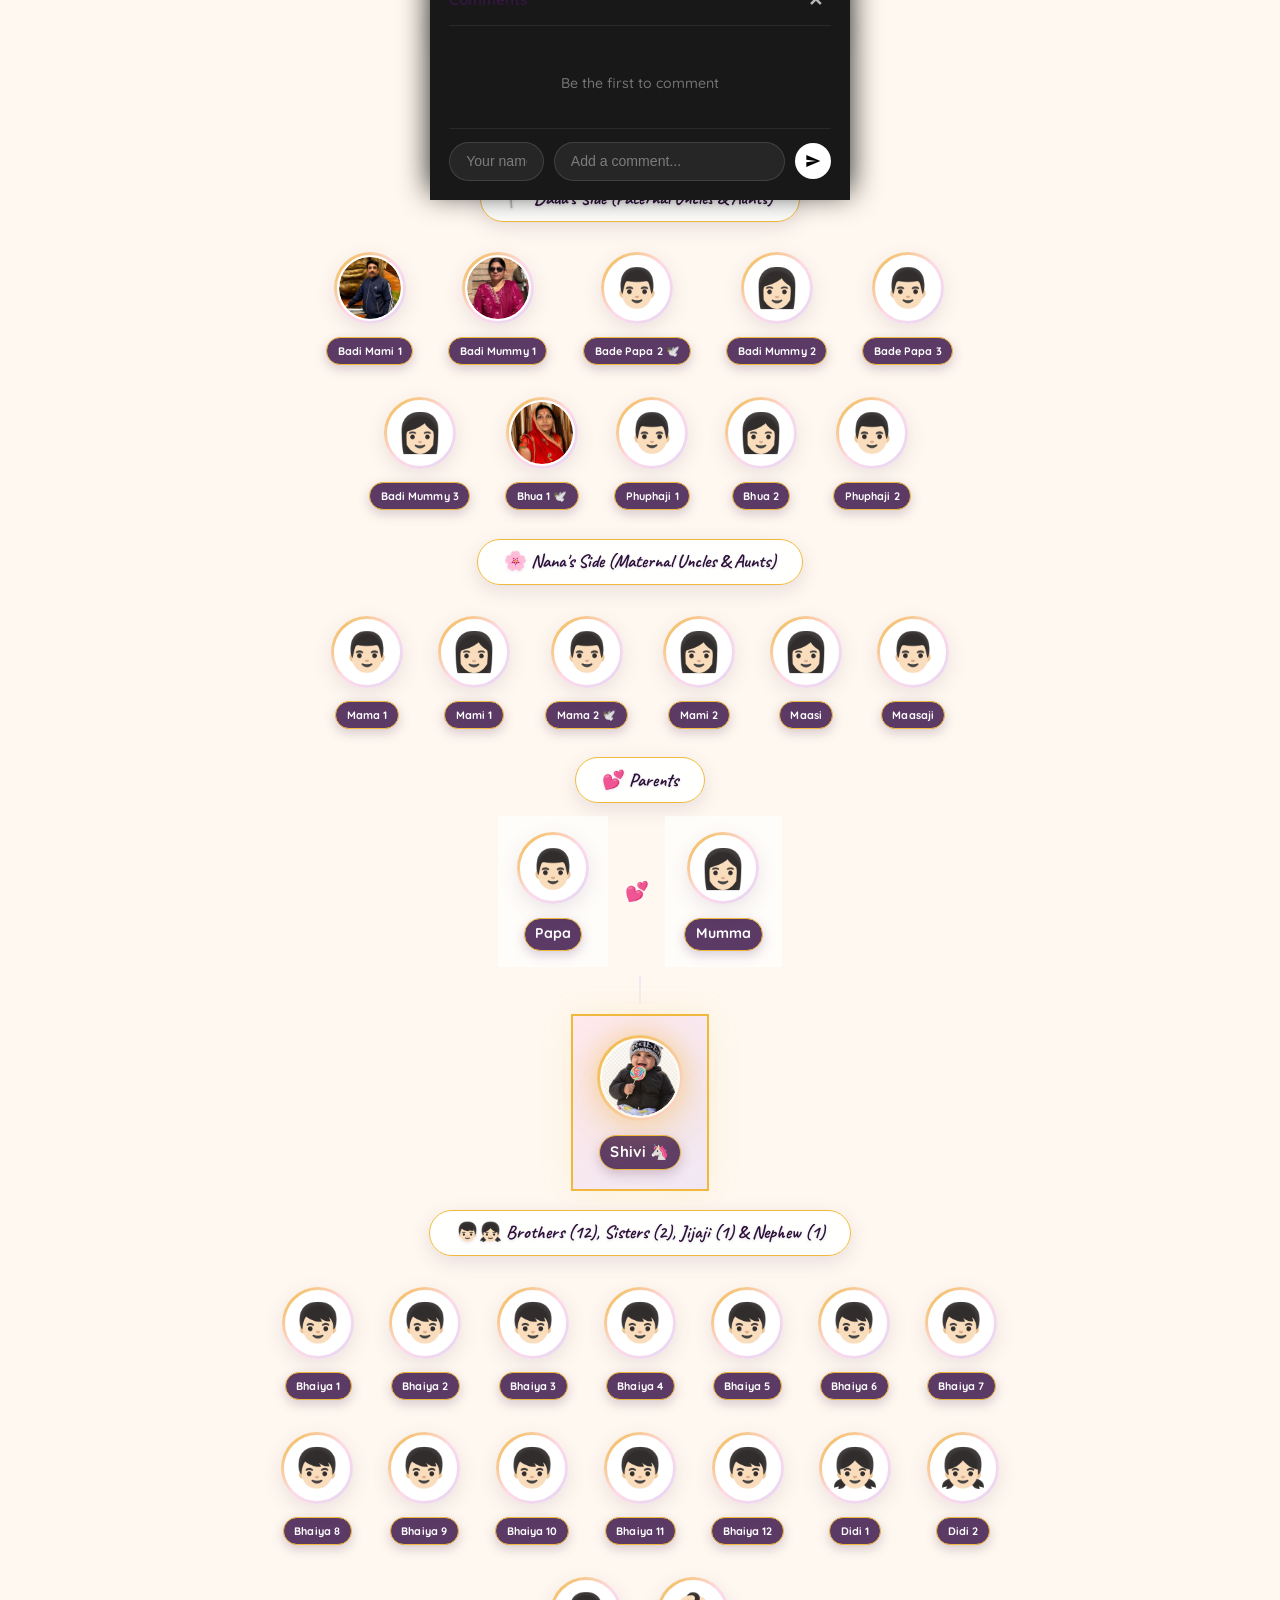
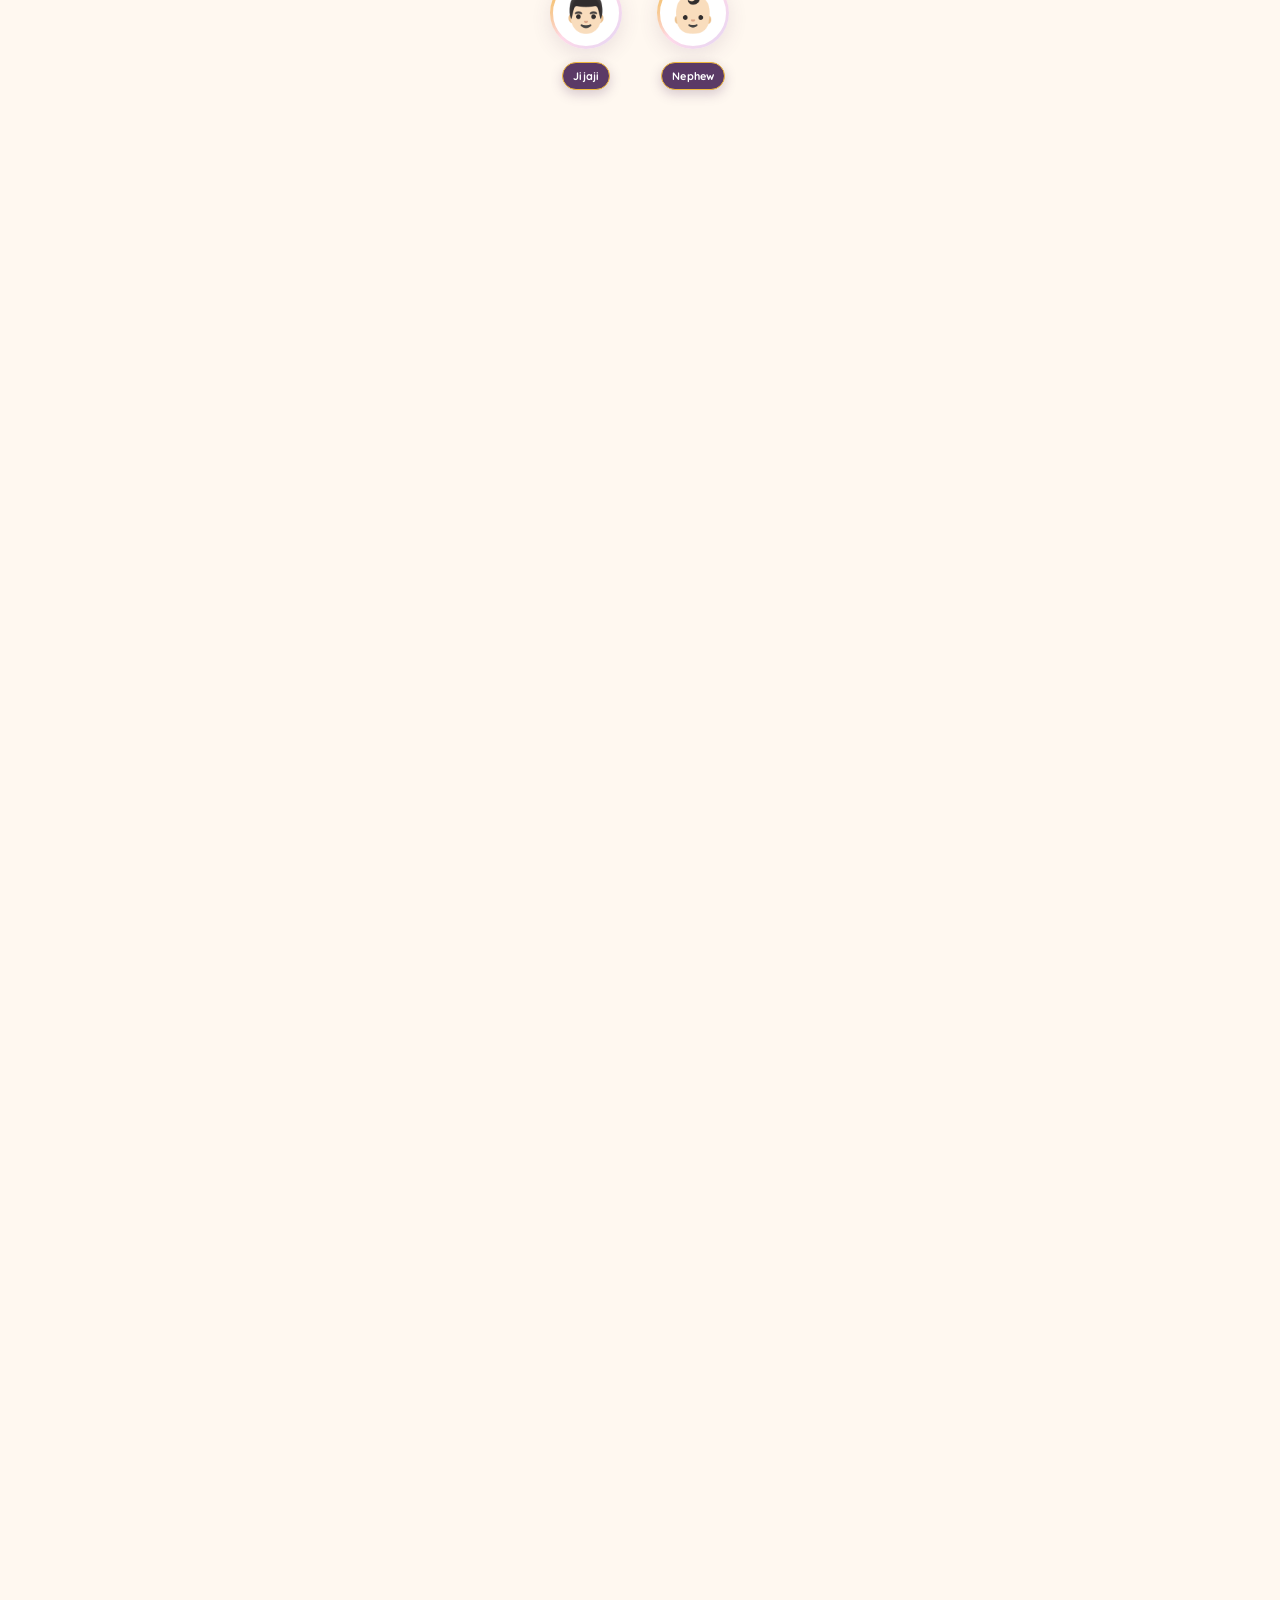
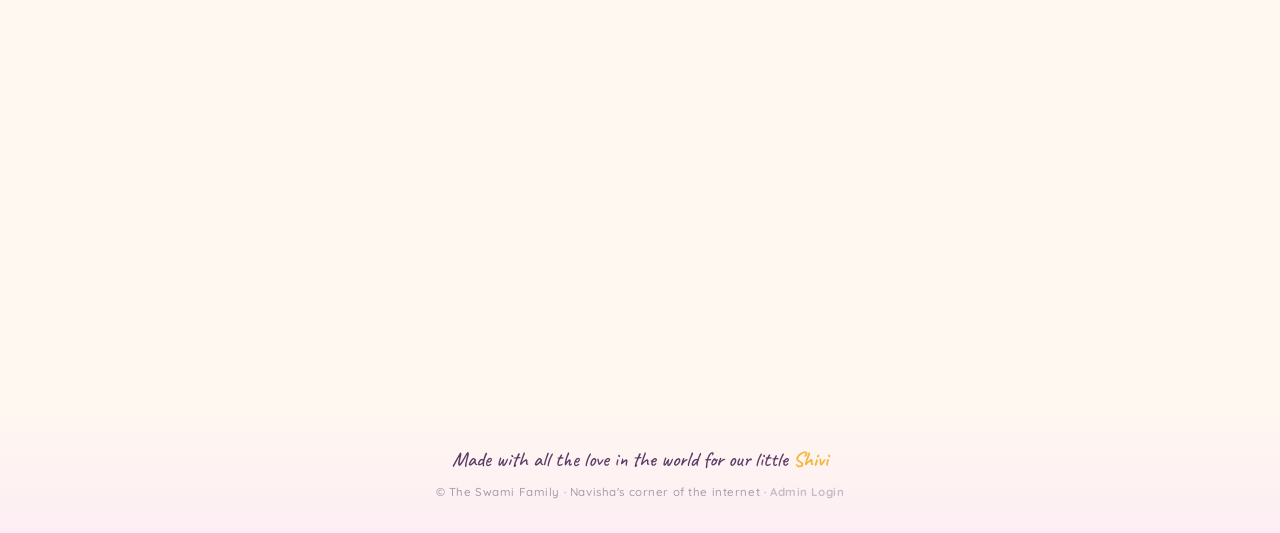
==== commit 4b13d880: "name changes" ====
--- a/index.html
+++ b/index.html
@@ -248,9 +248,9 @@
           <div class="ft-section-title">🚩 Dada's Side (Paternal Uncles &amp; Aunts)</div>
           <div class="ft-row ft-row--extended">
             <!-- Bade Papa 1 & Badi Mummy 1 -->
-            <div class="ft-card ft-card--extended reveal" data-name="Bade Papa 1" data-relation="Elder Paternal Uncle" data-role="Bade Papa 1" data-avatar="👨🏻" data-img="assets/images/shivi_bade_papa.jpg">
-              <div class="ft-circle"><div class="ft-circle__img-box"><img src="assets/images/shivi_bade_papa.jpg" alt="Bade Papa 1" class="ft-circle__real-img" /></div></div>
-              <span class="ft-card__role">Bade Papa 1</span>
+            <div class="ft-card ft-card--extended reveal" data-name="Badi Mami 1" data-relation="Elder Paternal Uncle" data-role="Badi Mami 1" data-avatar="👨🏻" data-img="assets/images/shivi_bade_papa.jpg">
+              <div class="ft-circle"><div class="ft-circle__img-box"><img src="assets/images/shivi_bade_papa.jpg" alt="Badi mami 1" class="ft-circle__real-img" /></div></div>
+              <span class="ft-card__role">Badi Mami 1</span>
             </div>
             <div class="ft-card ft-card--extended reveal" data-name="Badi Mummy 1" data-relation="Elder Paternal Aunt" data-role="Badi Mummy 1" data-avatar="👩🏻" data-img="assets/images/shivi_badi_mami.jpg">
               <div class="ft-circle"><div class="ft-circle__img-box"><img src="assets/images/shivi_badi_mami.jpg" alt="Badi Mummy 1" class="ft-circle__real-img" /></div></div>
@@ -1951,7 +1951,7 @@
         'dadi': 'Dadi',
         'nana': 'Nana',
         'nani': 'Nani',
-        'bade_papa_1': 'Bade Papa 1',
+        'badi_mami_1': 'Badi Mami 1',
         'badi_mami_1': 'Badi Mummy 1',
         'bade_papa_2': 'Bade Papa 2',
         'badi_mami_2': 'Badi Mummy 2',
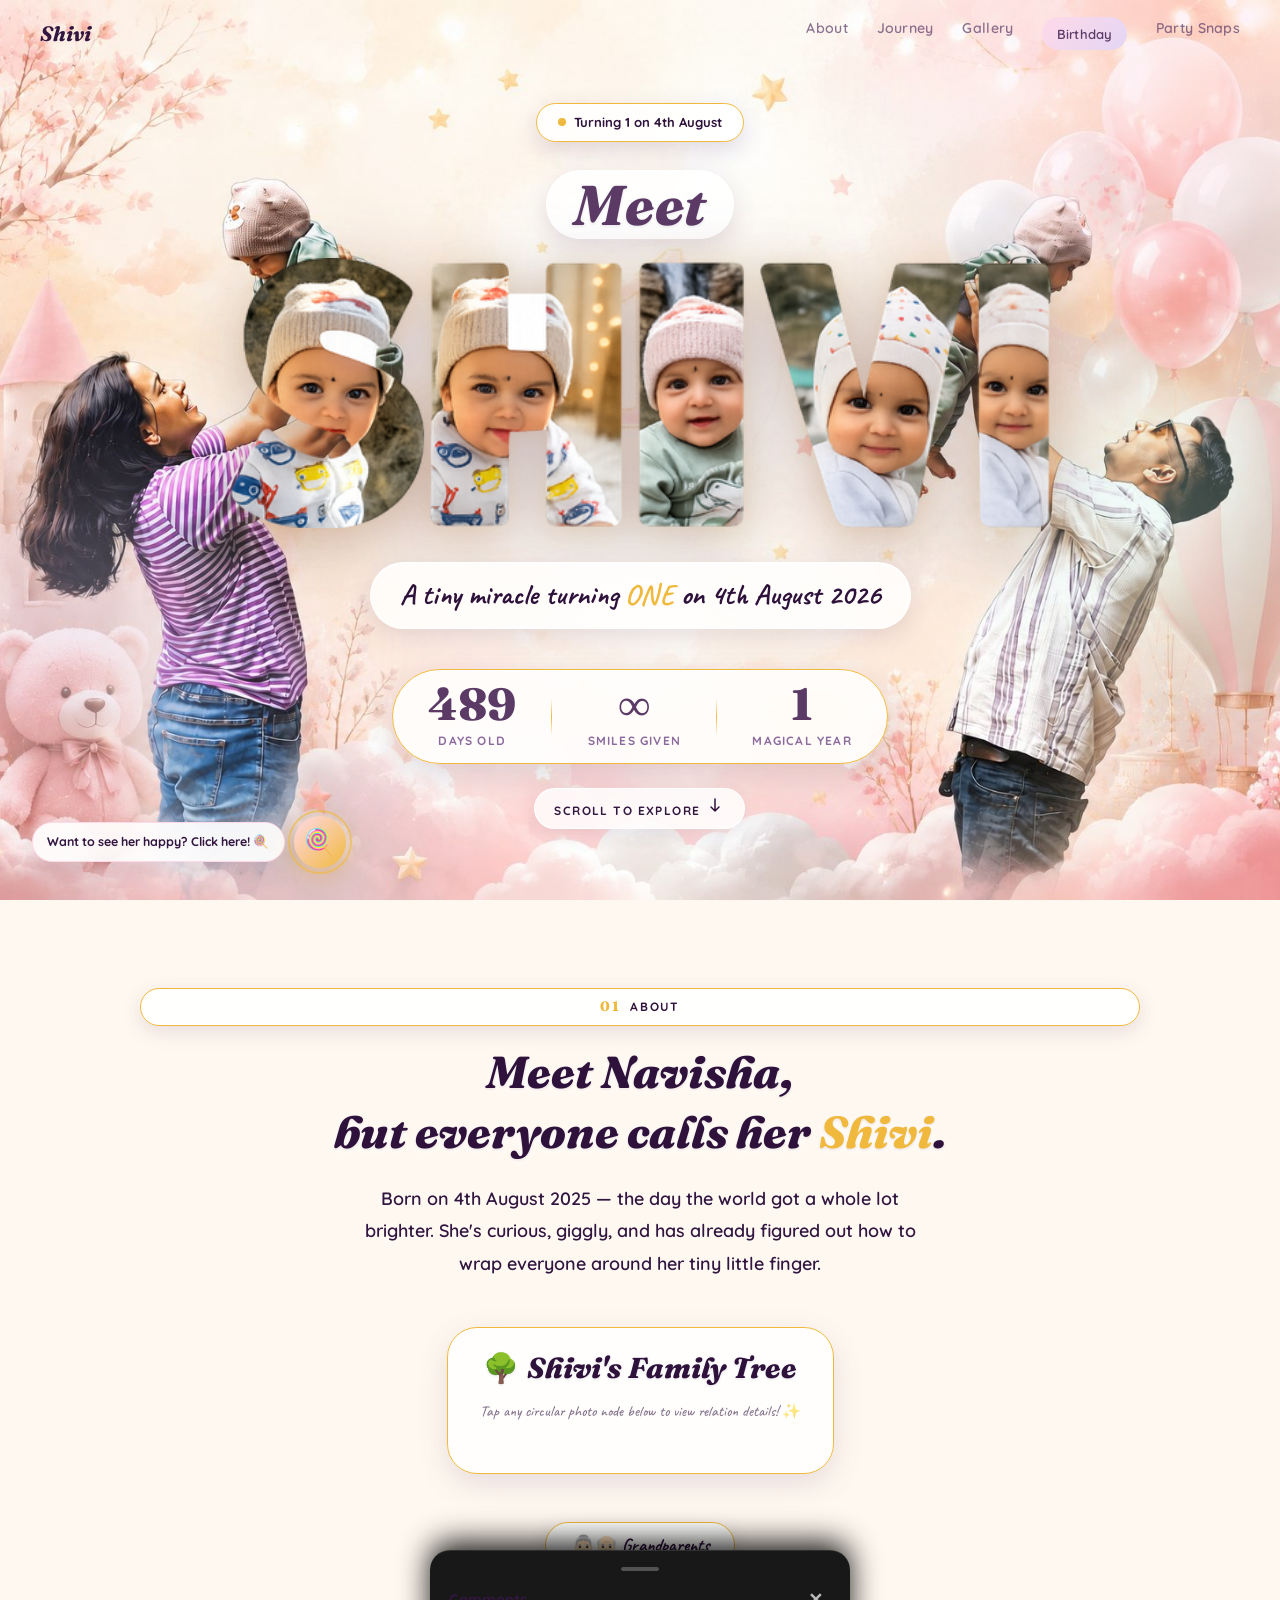
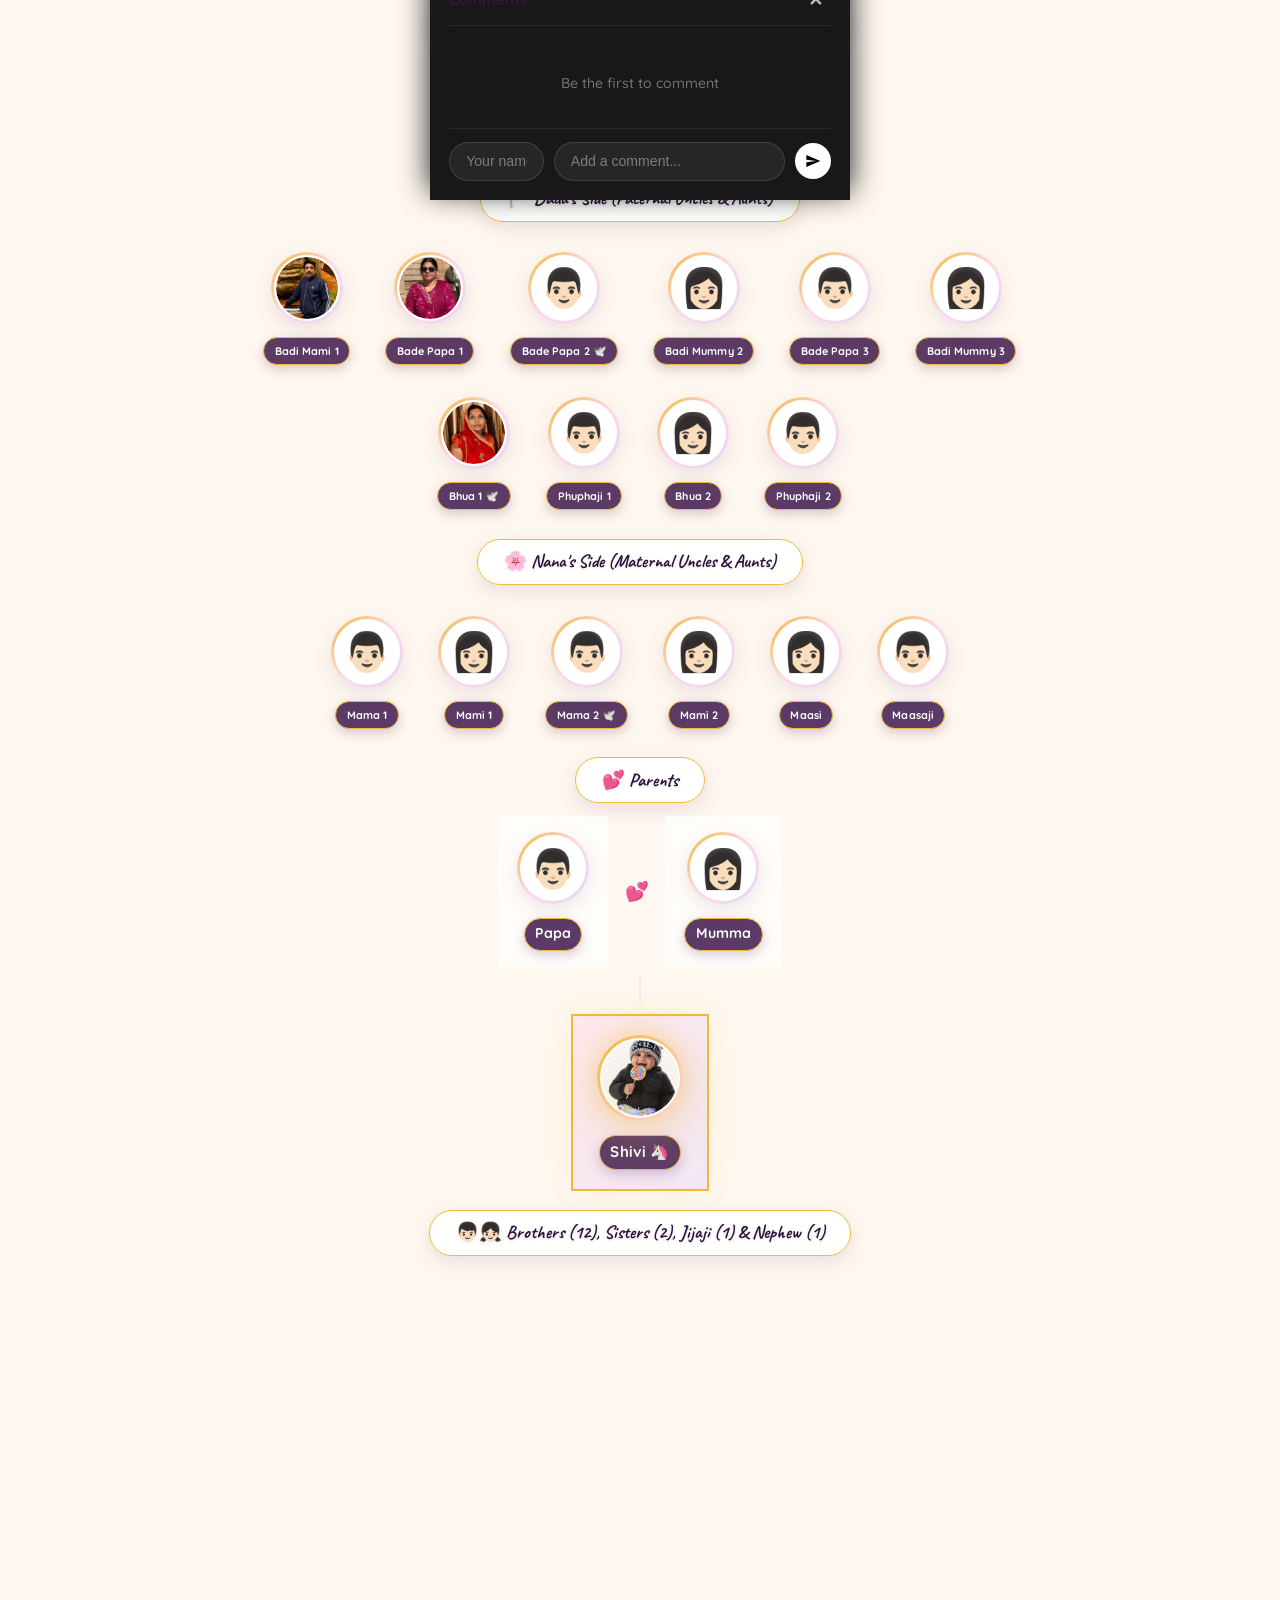
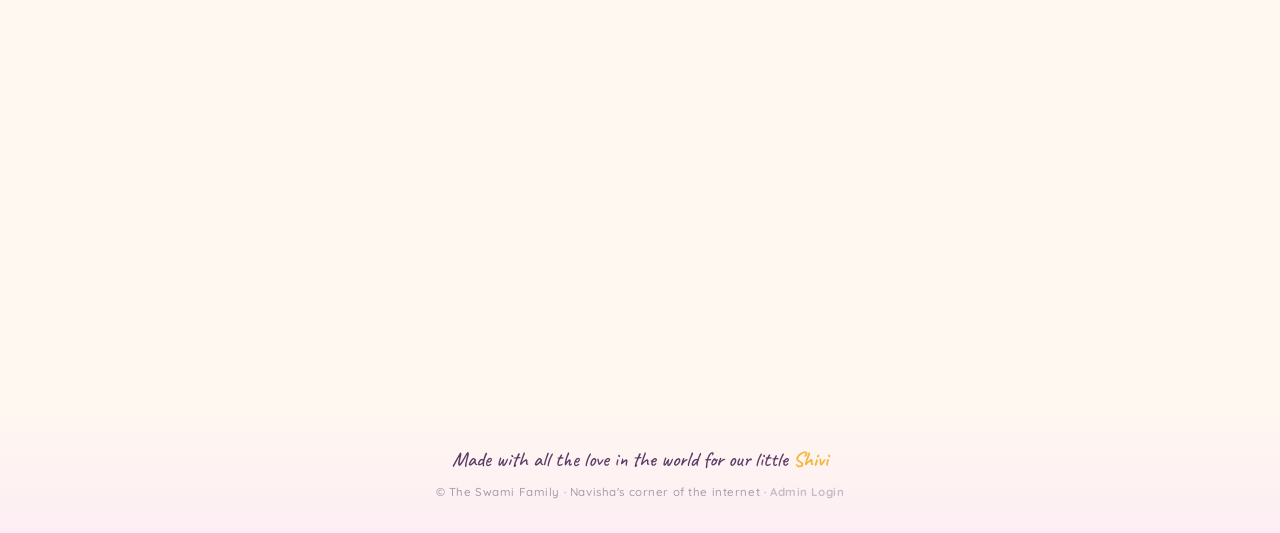
==== commit 918b4e5b: "name changes" ====
--- a/index.html
+++ b/index.html
@@ -252,9 +252,9 @@
               <div class="ft-circle"><div class="ft-circle__img-box"><img src="assets/images/shivi_bade_papa.jpg" alt="Badi mami 1" class="ft-circle__real-img" /></div></div>
               <span class="ft-card__role">Badi Mami 1</span>
             </div>
-            <div class="ft-card ft-card--extended reveal" data-name="Badi Mummy 1" data-relation="Elder Paternal Aunt" data-role="Badi Mummy 1" data-avatar="👩🏻" data-img="assets/images/shivi_badi_mami.jpg">
-              <div class="ft-circle"><div class="ft-circle__img-box"><img src="assets/images/shivi_badi_mami.jpg" alt="Badi Mummy 1" class="ft-circle__real-img" /></div></div>
-              <span class="ft-card__role">Badi Mummy 1</span>
+            <div class="ft-card ft-card--extended reveal" data-name="Bade Papa 1" data-relation="Elder Paternal Aunt" data-role="Bade Papa 1" data-avatar="👩🏻" data-img="assets/images/shivi_badi_mami.jpg">
+              <div class="ft-circle"><div class="ft-circle__img-box"><img src="assets/images/shivi_badi_mami.jpg" alt="Bade Papa 1" class="ft-circle__real-img" /></div></div>
+              <span class="ft-card__role">Bade Papa 1</span>
             </div>
 
             <!-- Bade Papa 2 (In Loving Memory 🕊️) & Badi Mummy 2 -->
@@ -1952,7 +1952,7 @@
         'nana': 'Nana',
         'nani': 'Nani',
         'badi_mami_1': 'Badi Mami 1',
-        'badi_mami_1': 'Badi Mummy 1',
+        'Bade Papa 1': 'Bade Papa 1',
         'bade_papa_2': 'Bade Papa 2',
         'badi_mami_2': 'Badi Mummy 2',
         'bade_papa_3': 'Bade Papa 3',
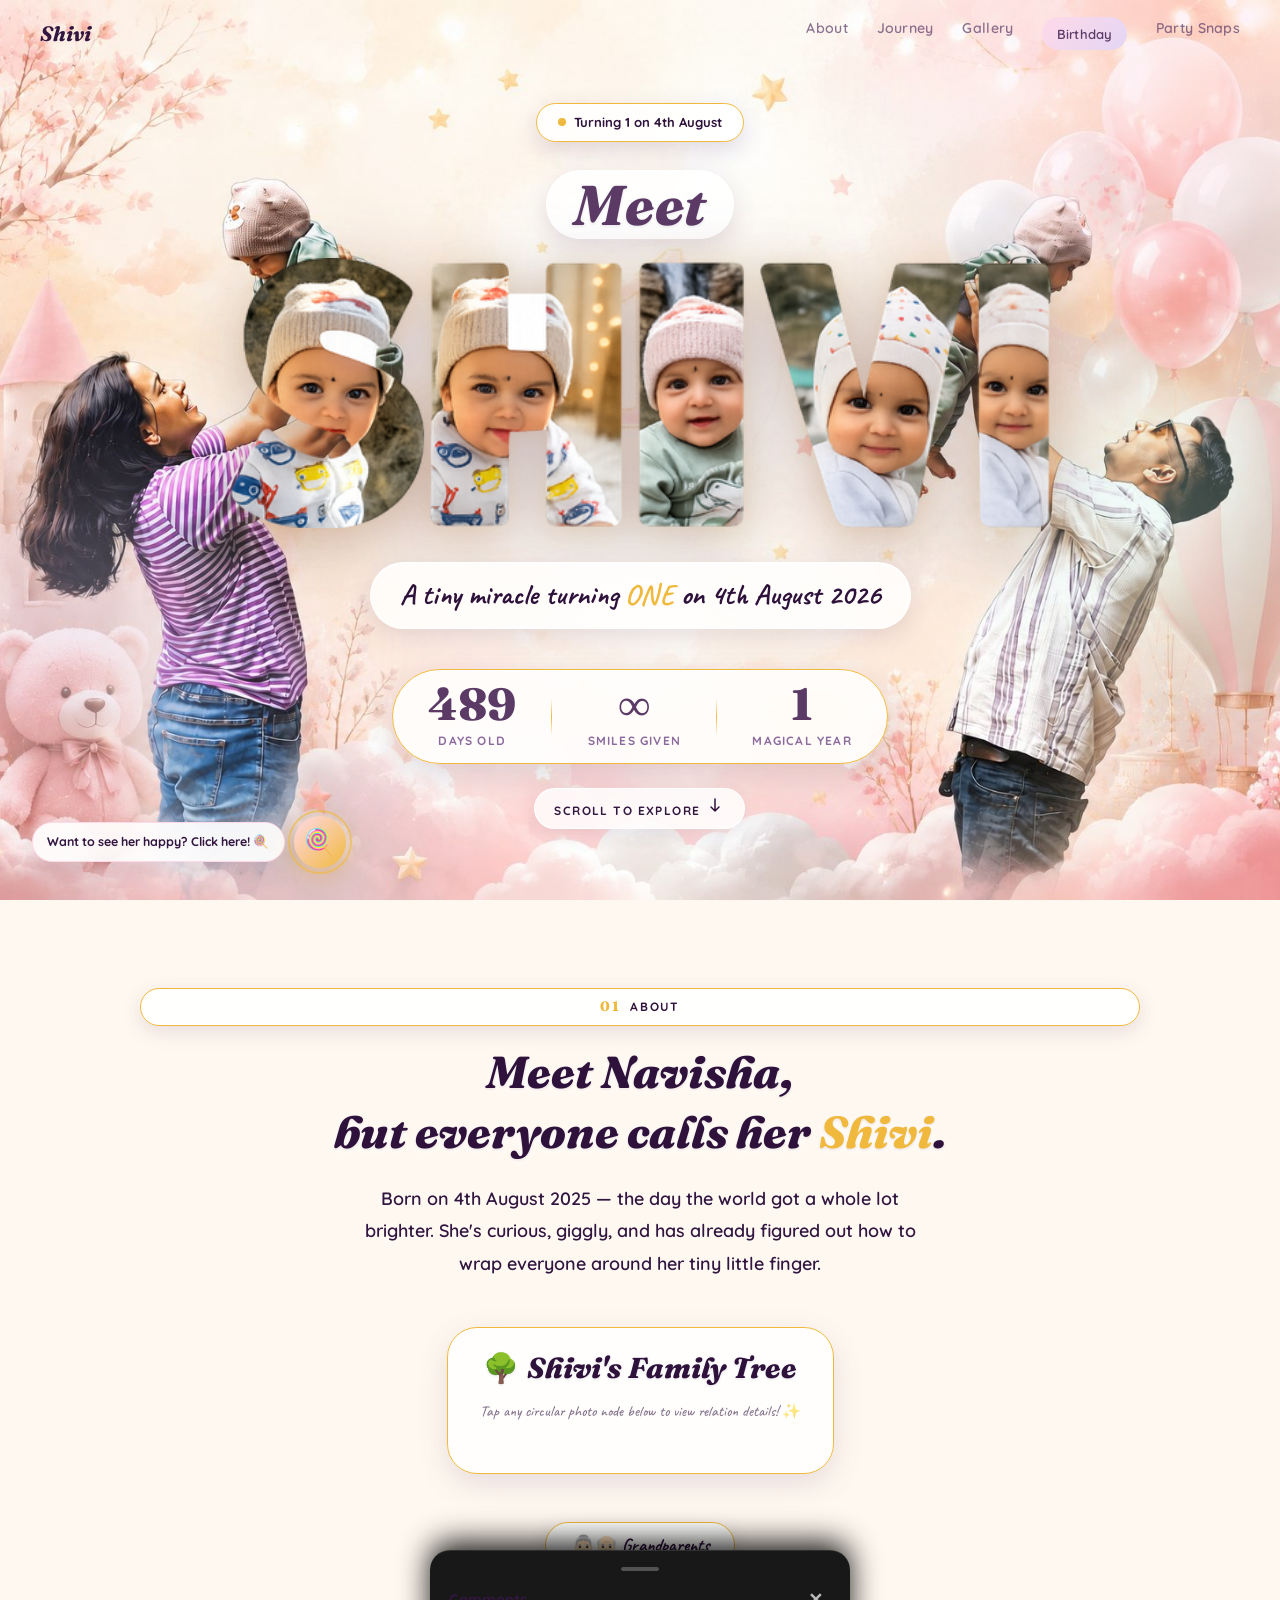
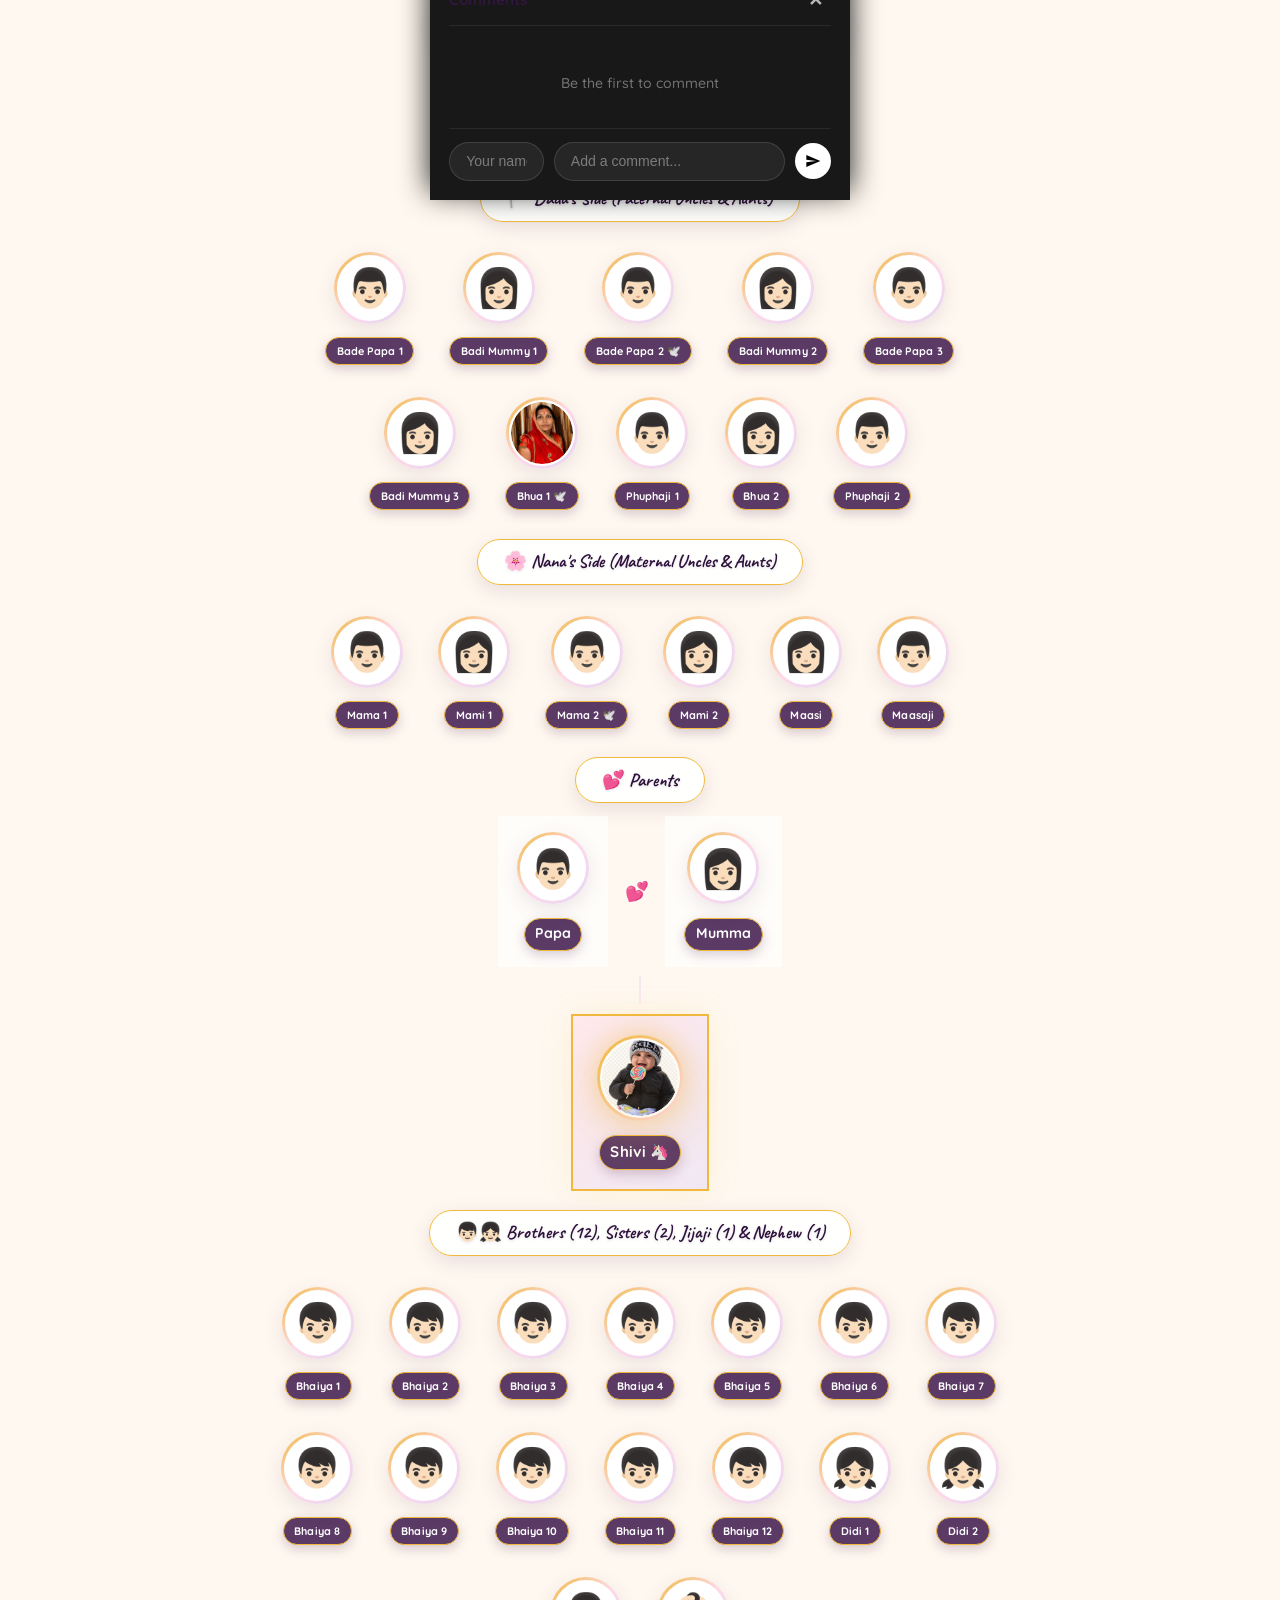
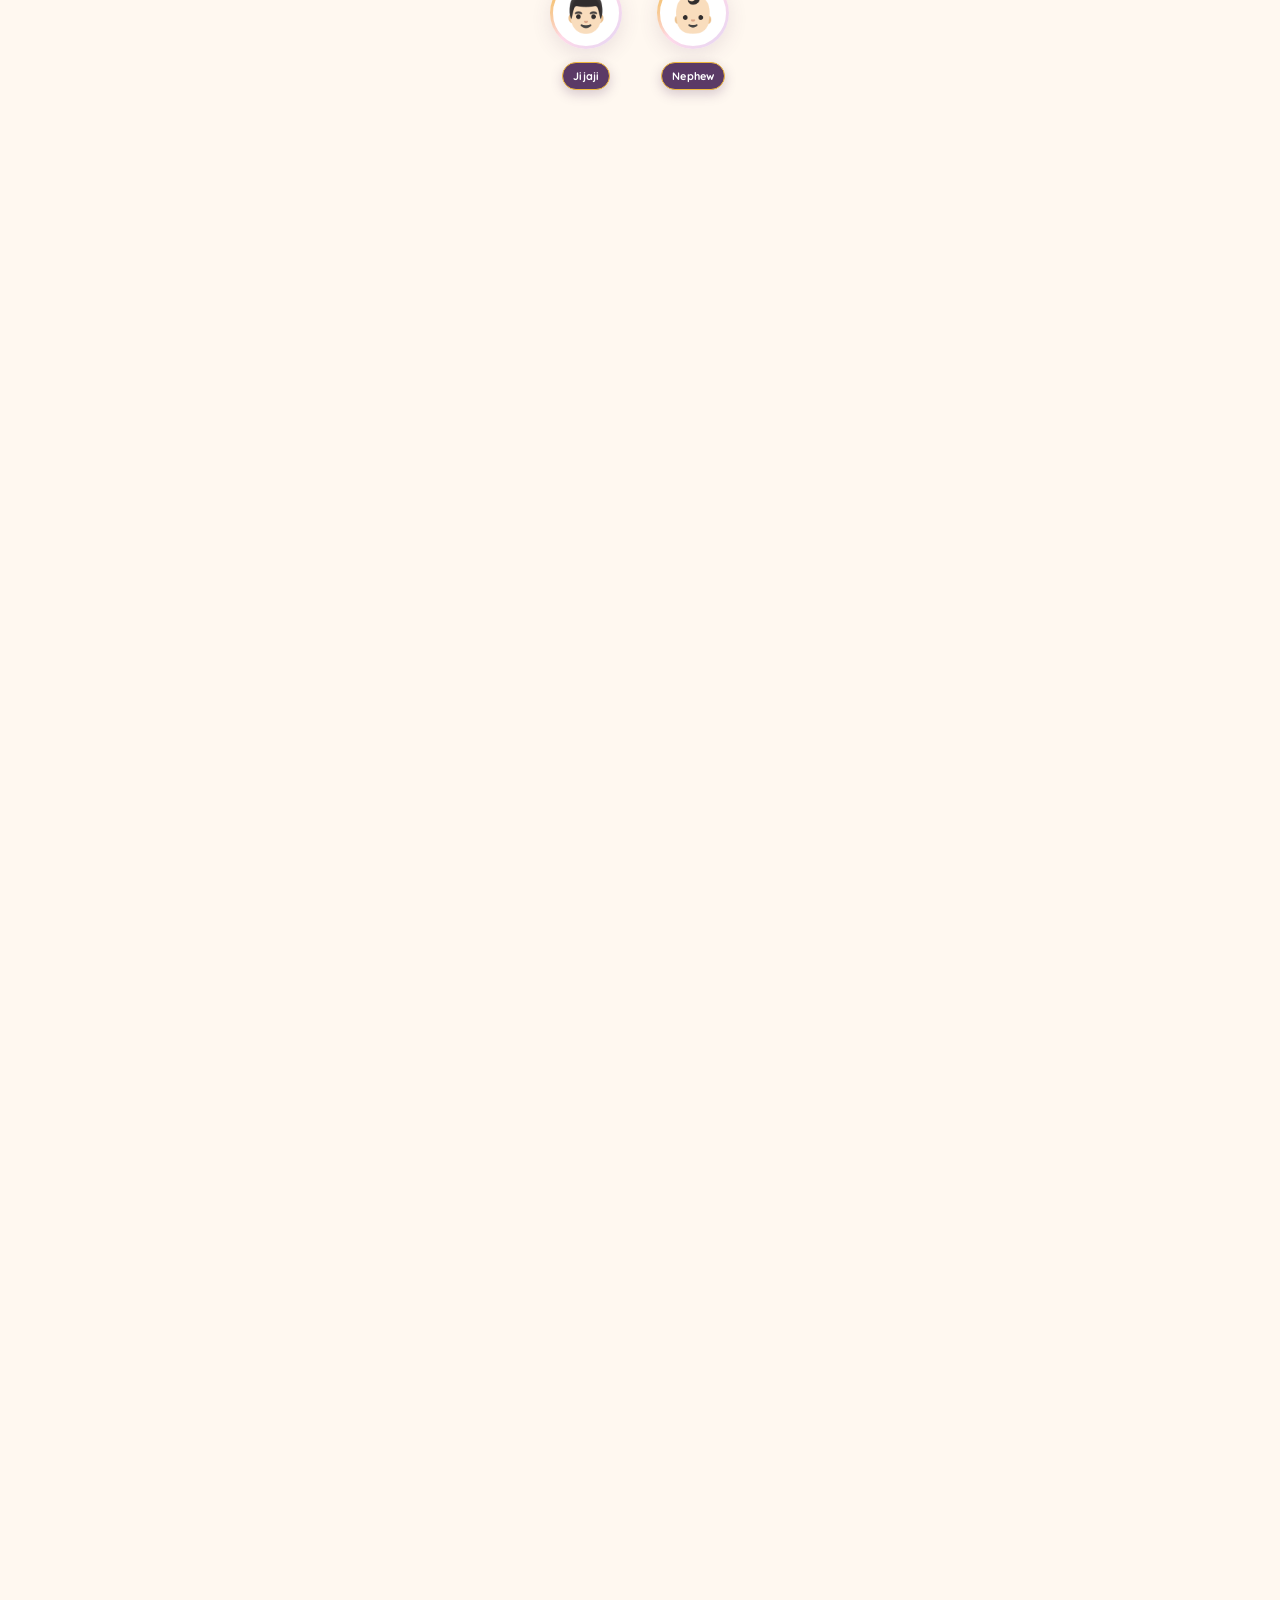
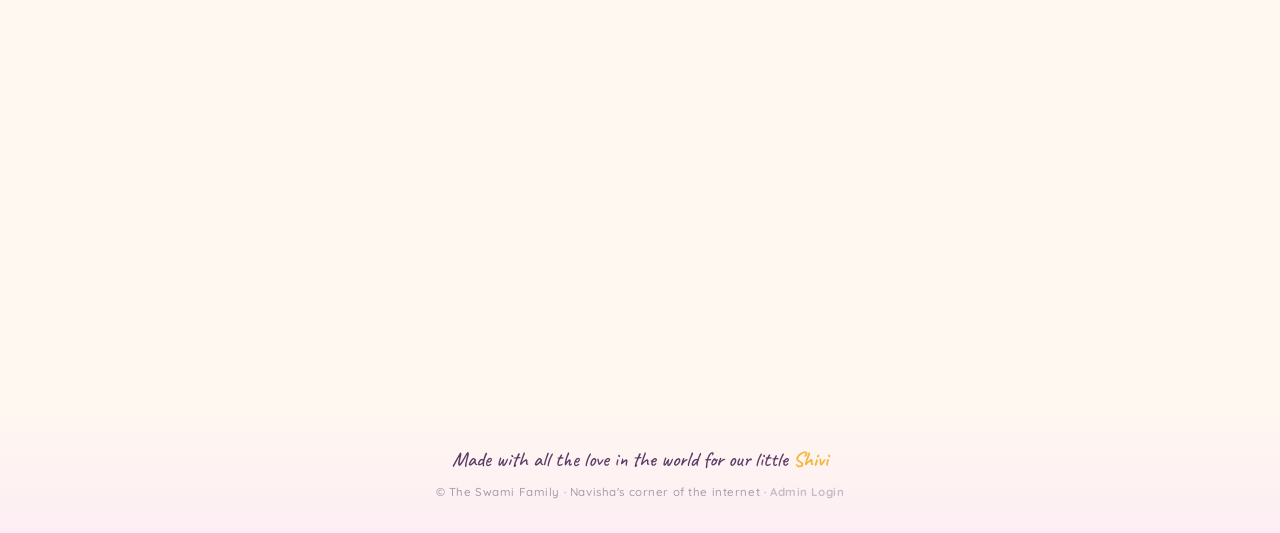
==== commit 9eb51c13: "Reset Bade Papa 1 and Badi Mummy 1: delete corrupted images, fix data-names, fix KEY_TO_NAME_MAP, pu" ====
--- a/index.html
+++ b/index.html
@@ -248,13 +248,13 @@
           <div class="ft-section-title">🚩 Dada's Side (Paternal Uncles &amp; Aunts)</div>
           <div class="ft-row ft-row--extended">
             <!-- Bade Papa 1 & Badi Mummy 1 -->
-            <div class="ft-card ft-card--extended reveal" data-name="Badi Mami 1" data-relation="Elder Paternal Uncle" data-role="Badi Mami 1" data-avatar="👨🏻" data-img="assets/images/shivi_bade_papa.jpg">
-              <div class="ft-circle"><div class="ft-circle__img-box"><img src="assets/images/shivi_bade_papa.jpg" alt="Badi mami 1" class="ft-circle__real-img" /></div></div>
-              <span class="ft-card__role">Badi Mami 1</span>
-            </div>
-            <div class="ft-card ft-card--extended reveal" data-name="Bade Papa 1" data-relation="Elder Paternal Aunt" data-role="Bade Papa 1" data-avatar="👩🏻" data-img="assets/images/shivi_badi_mami.jpg">
-              <div class="ft-circle"><div class="ft-circle__img-box"><img src="assets/images/shivi_badi_mami.jpg" alt="Bade Papa 1" class="ft-circle__real-img" /></div></div>
+            <div class="ft-card ft-card--extended reveal" data-name="Bade Papa 1" data-relation="Elder Paternal Uncle" data-role="Bade Papa 1" data-avatar="👨🏻" data-img="">
+              <div class="ft-circle"><div class="ft-circle__img-box"><span class="ft-circle__emoji">👨🏻</span></div></div>
               <span class="ft-card__role">Bade Papa 1</span>
+            </div>
+            <div class="ft-card ft-card--extended reveal" data-name="Badi Mummy 1" data-relation="Elder Paternal Aunt" data-role="Badi Mummy 1" data-avatar="👩🏻" data-img="">
+              <div class="ft-circle"><div class="ft-circle__img-box"><span class="ft-circle__emoji">👩🏻</span></div></div>
+              <span class="ft-card__role">Badi Mummy 1</span>
             </div>
 
             <!-- Bade Papa 2 (In Loving Memory 🕊️) & Badi Mummy 2 -->
@@ -1943,6 +1943,16 @@
         } catch(e) {}
       }
 
+      // Purge any stale/deleted image paths for bade_papa_1 and badi_mami_1
+      var STALE_PATHS = ['assets/images/shivi_bade_papa.jpg', 'assets/images/shivi_badi_mami.jpg'];
+      ['bade_papa_1', 'badi_mami_1'].forEach(function(k) {
+        if (overrides[k] && STALE_PATHS.indexOf(overrides[k]) !== -1) {
+          delete overrides[k];
+        }
+      });
+      // Also persist the cleaned overrides back to localStorage
+      try { localStorage.setItem('shivi_img_overrides', JSON.stringify(overrides)); } catch(e) {}
+
       var KEY_TO_NAME_MAP = {
         'shivi_main': 'Navisha Swami',
         'papa': 'Papa',
@@ -1951,8 +1961,8 @@
         'dadi': 'Dadi',
         'nana': 'Nana',
         'nani': 'Nani',
-        'badi_mami_1': 'Badi Mami 1',
-        'Bade Papa 1': 'Bade Papa 1',
+        'bade_papa_1': 'Bade Papa 1',
+        'badi_mami_1': 'Badi Mummy 1',
         'bade_papa_2': 'Bade Papa 2',
         'badi_mami_2': 'Badi Mummy 2',
         'bade_papa_3': 'Bade Papa 3',
